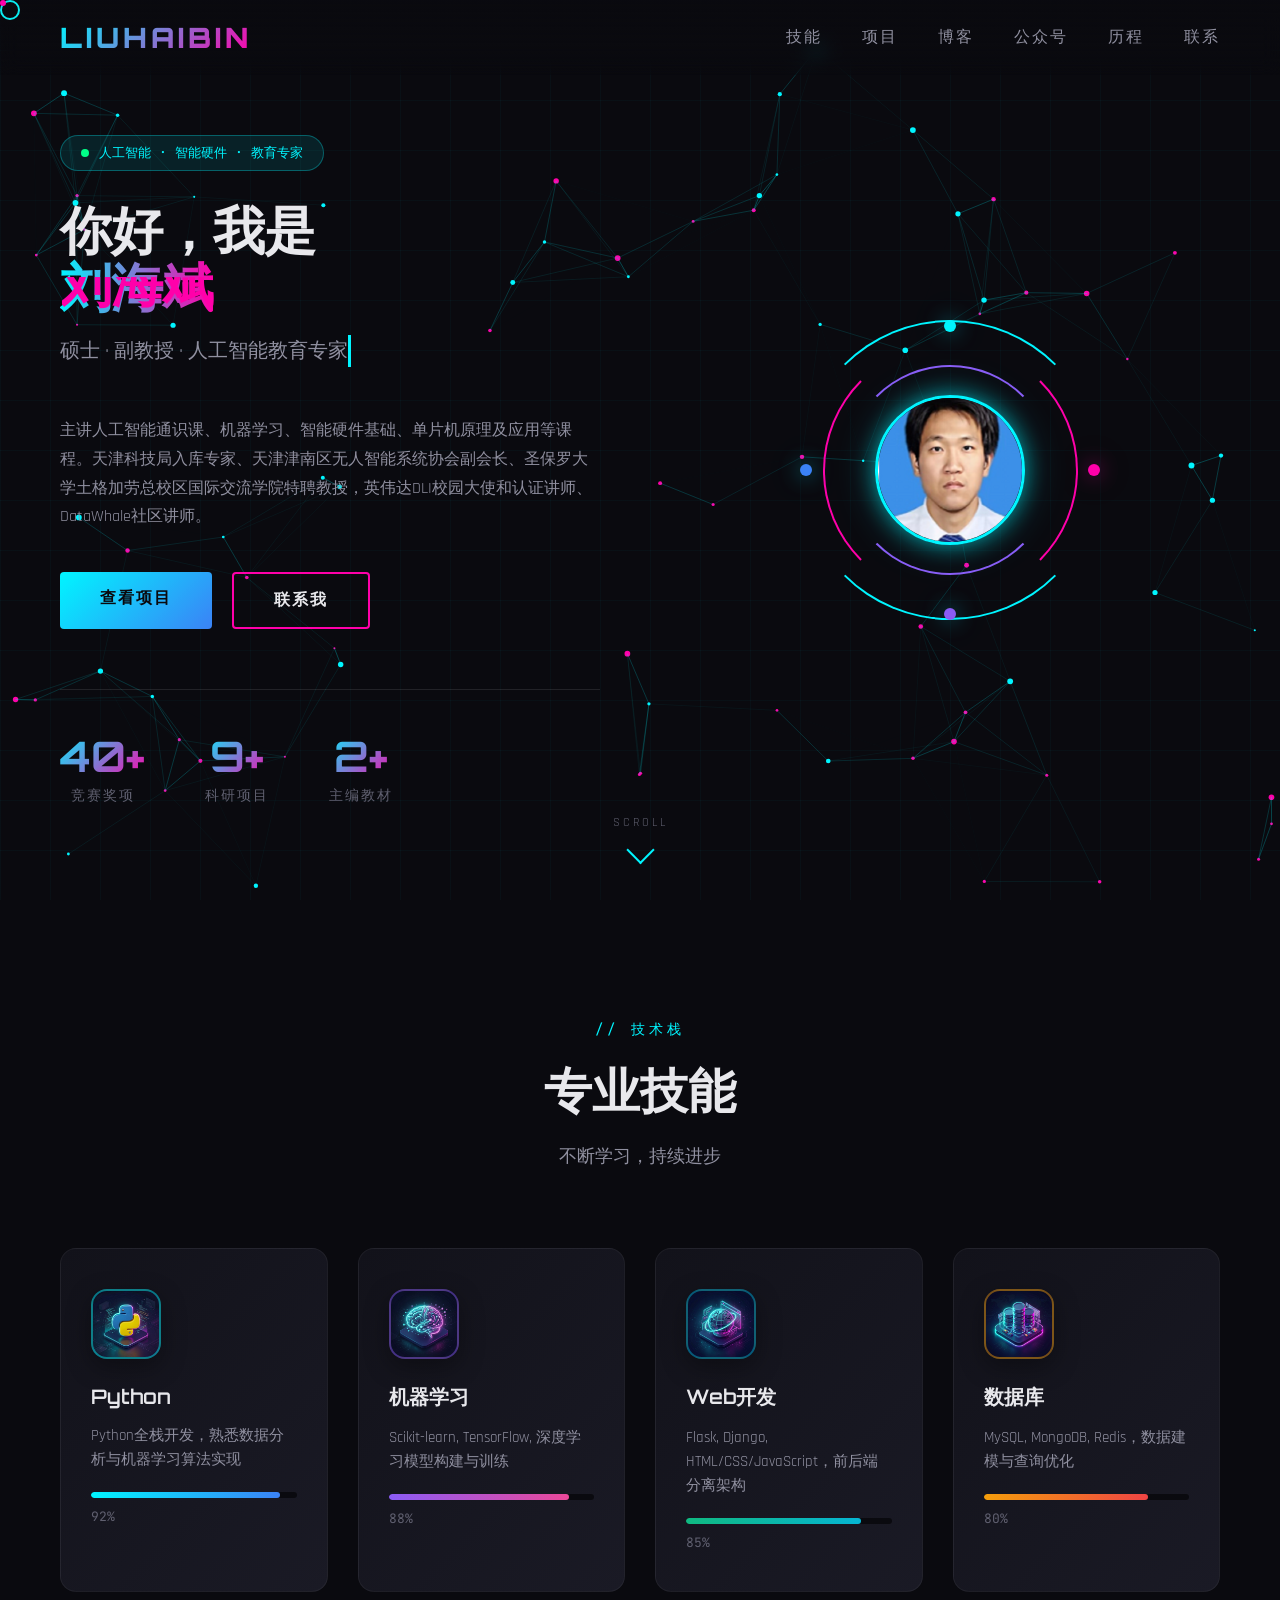
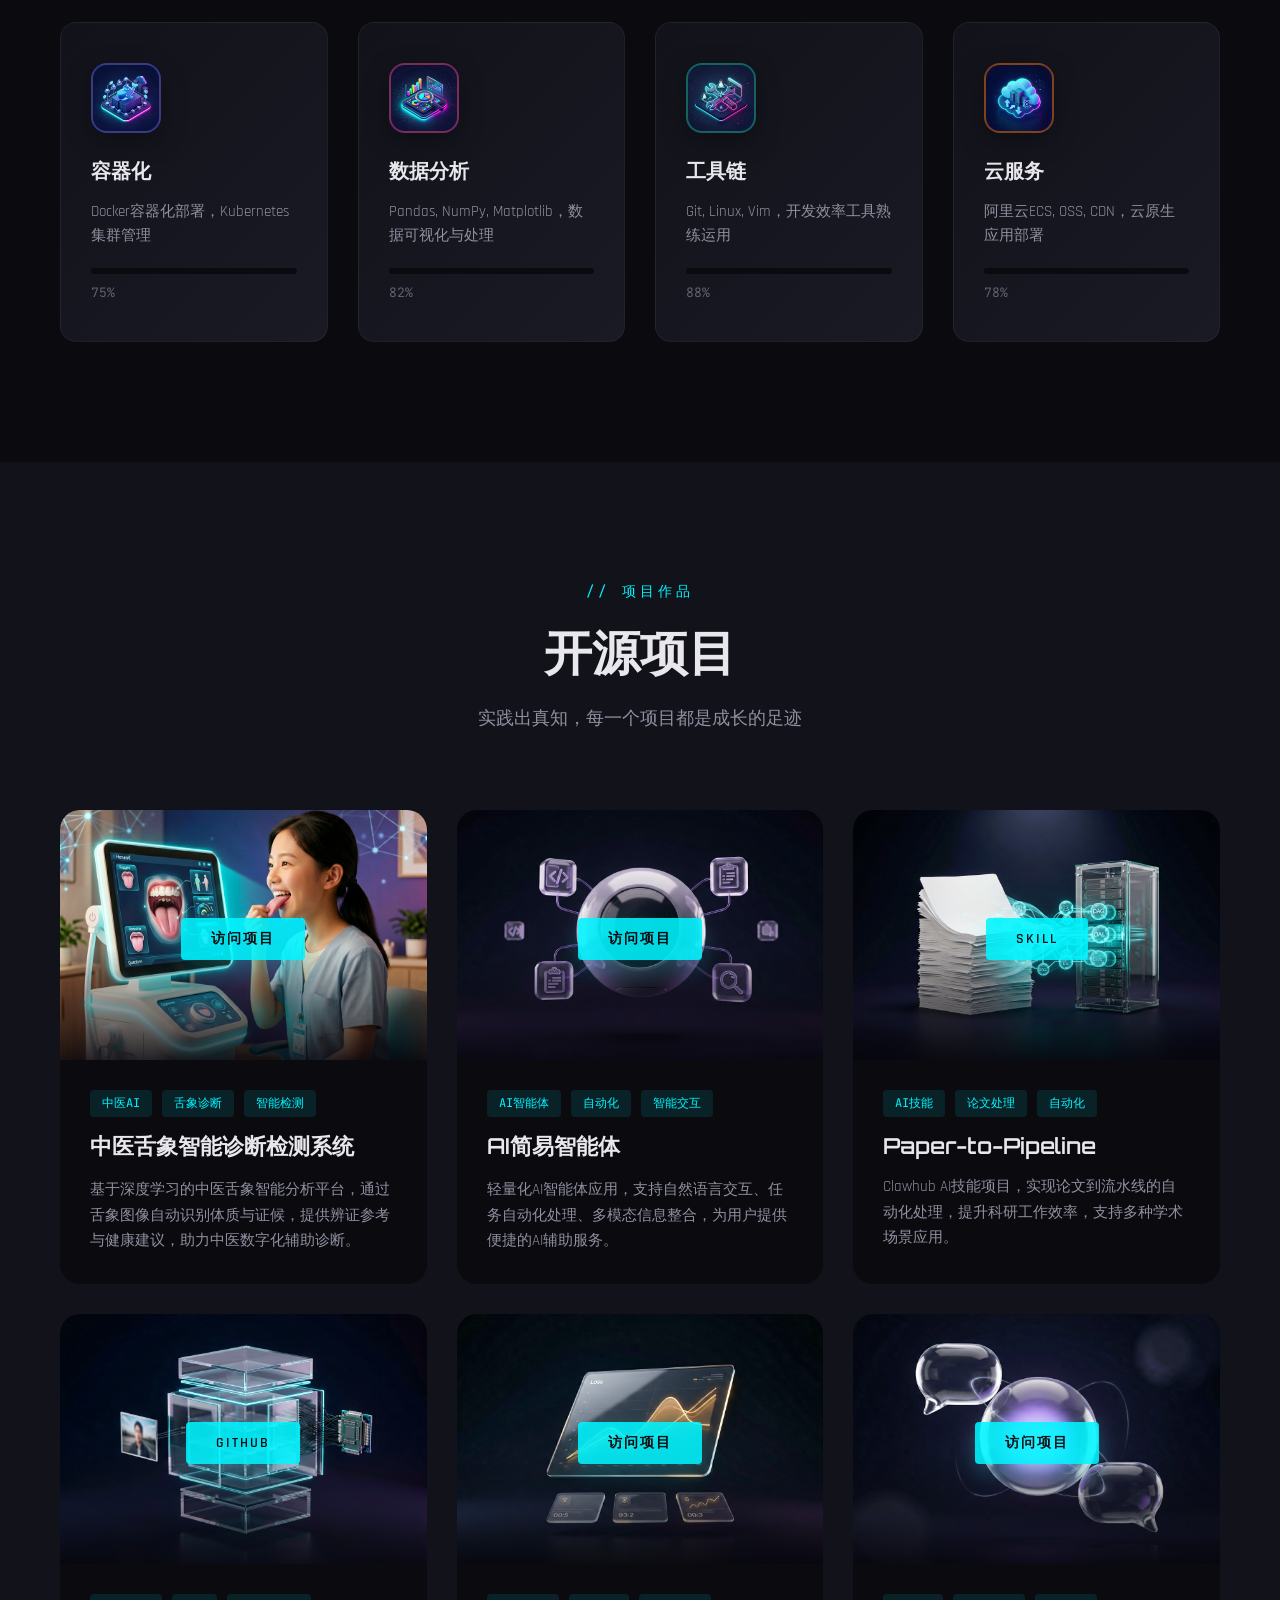
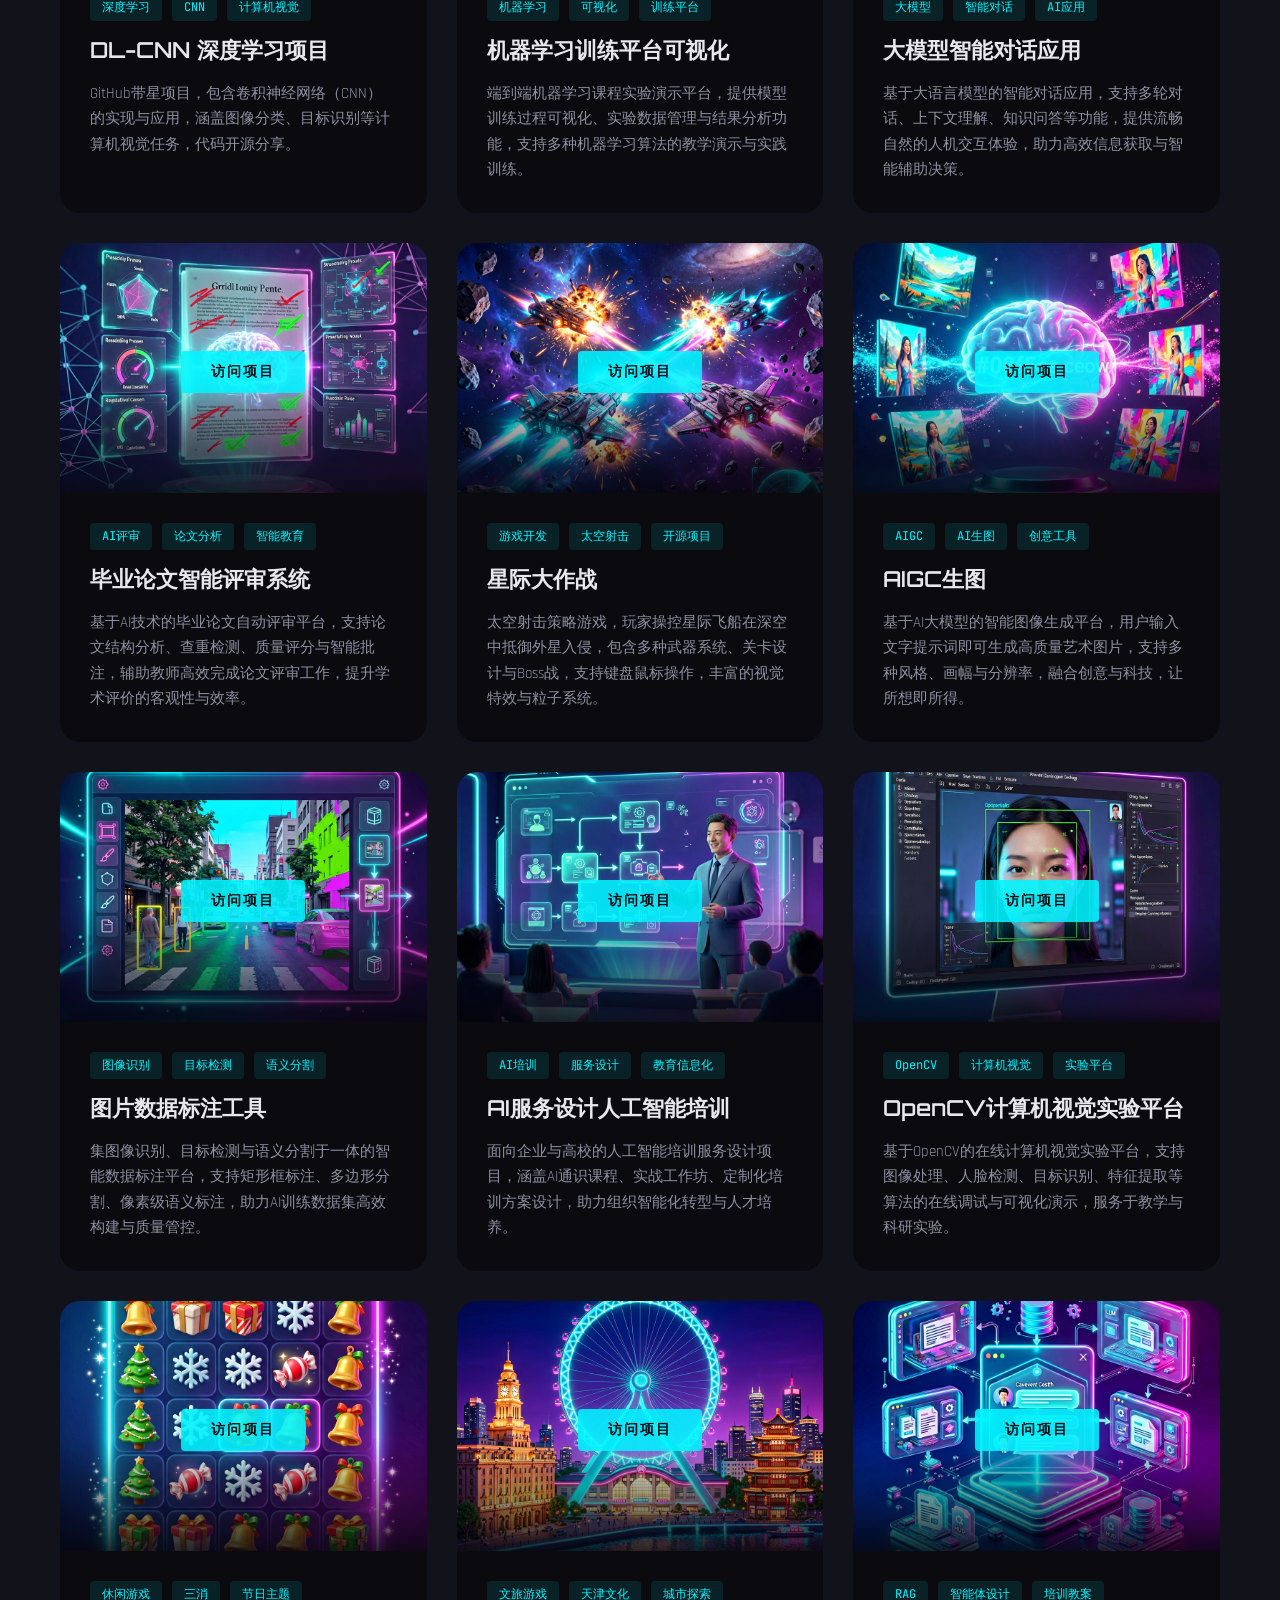
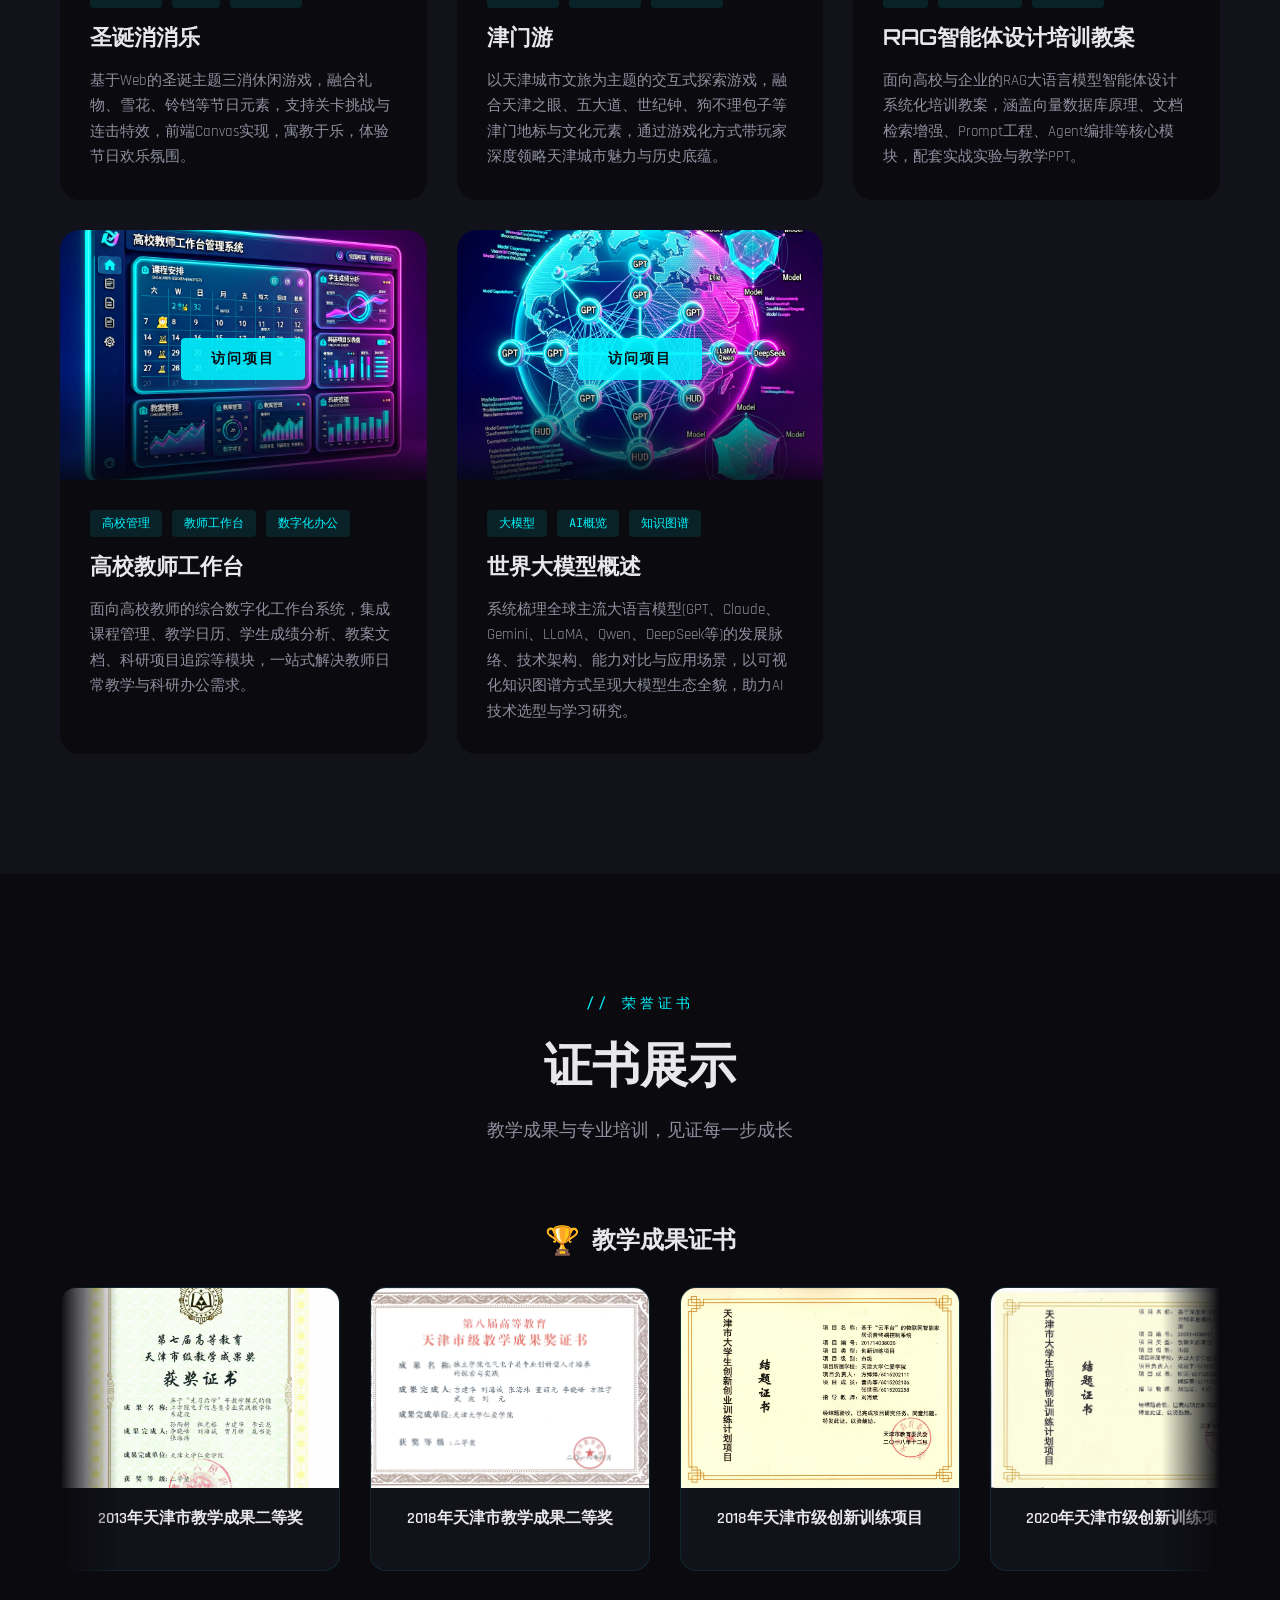
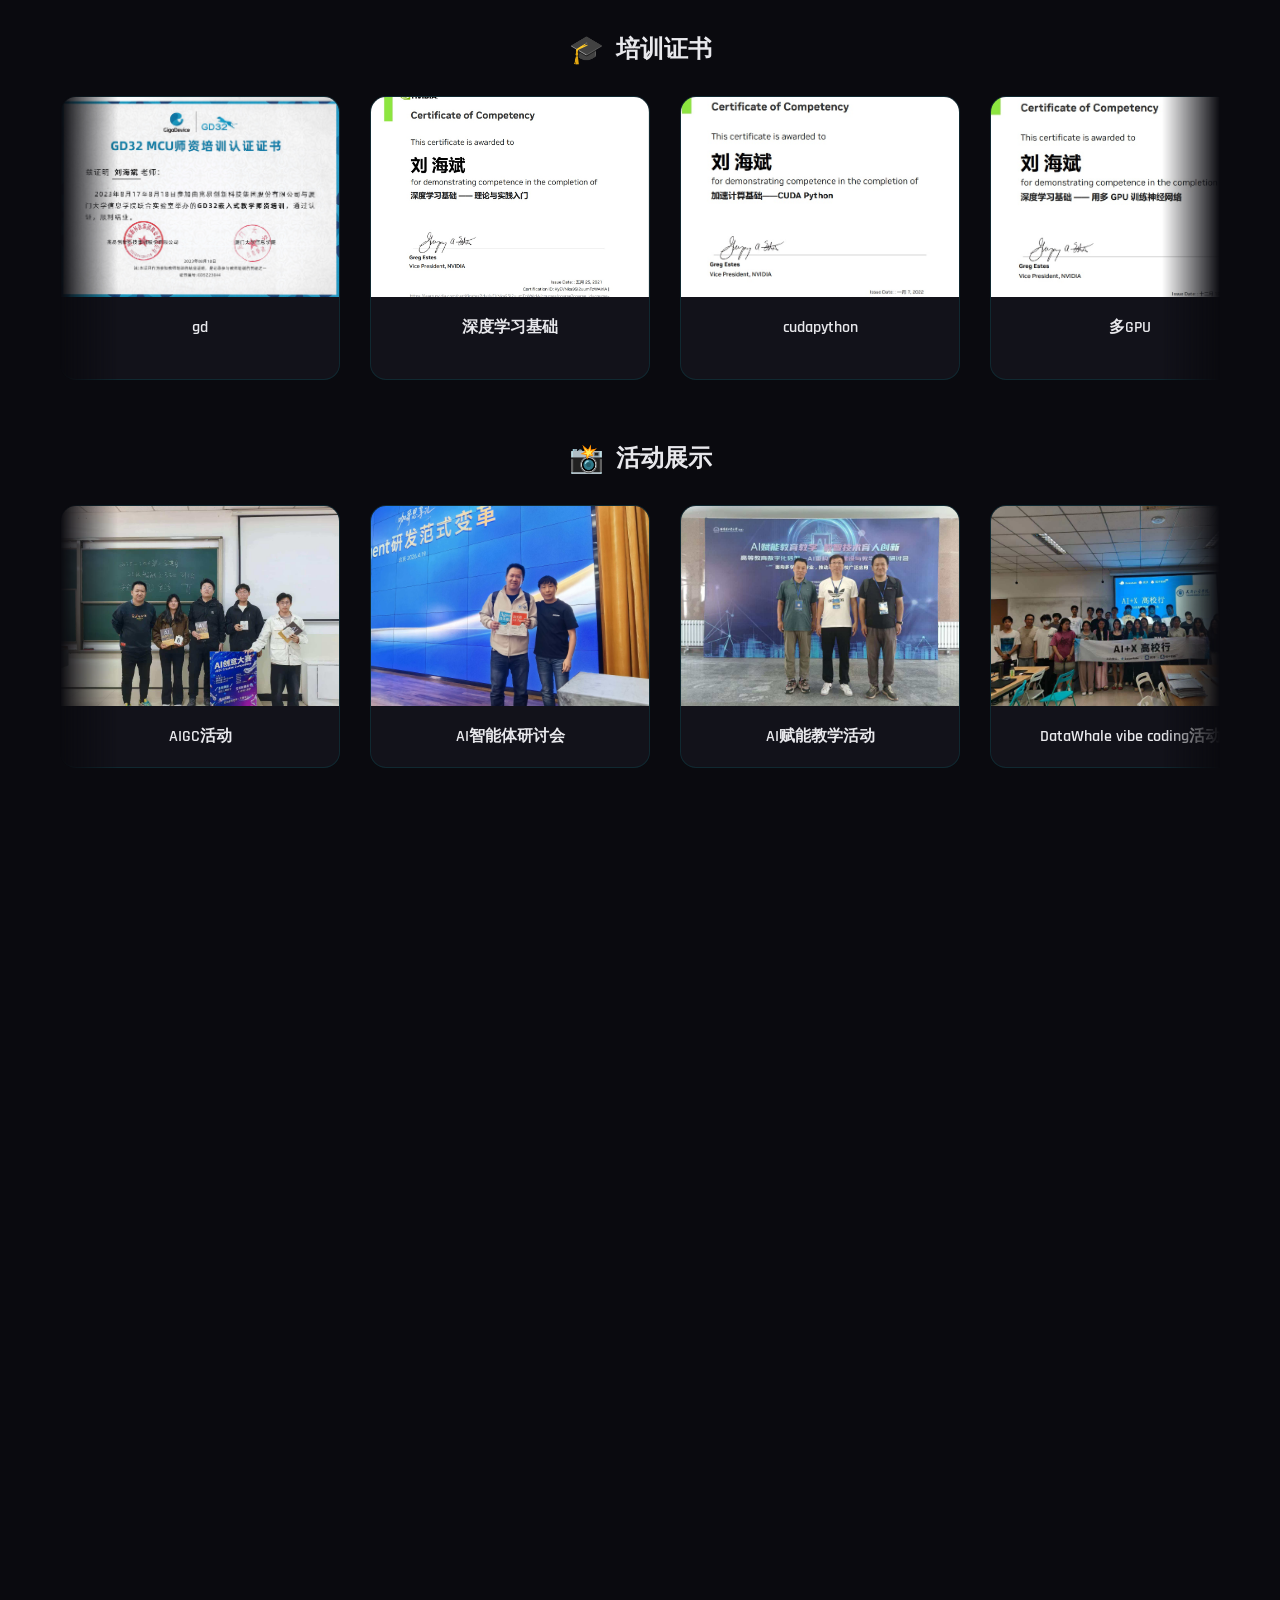
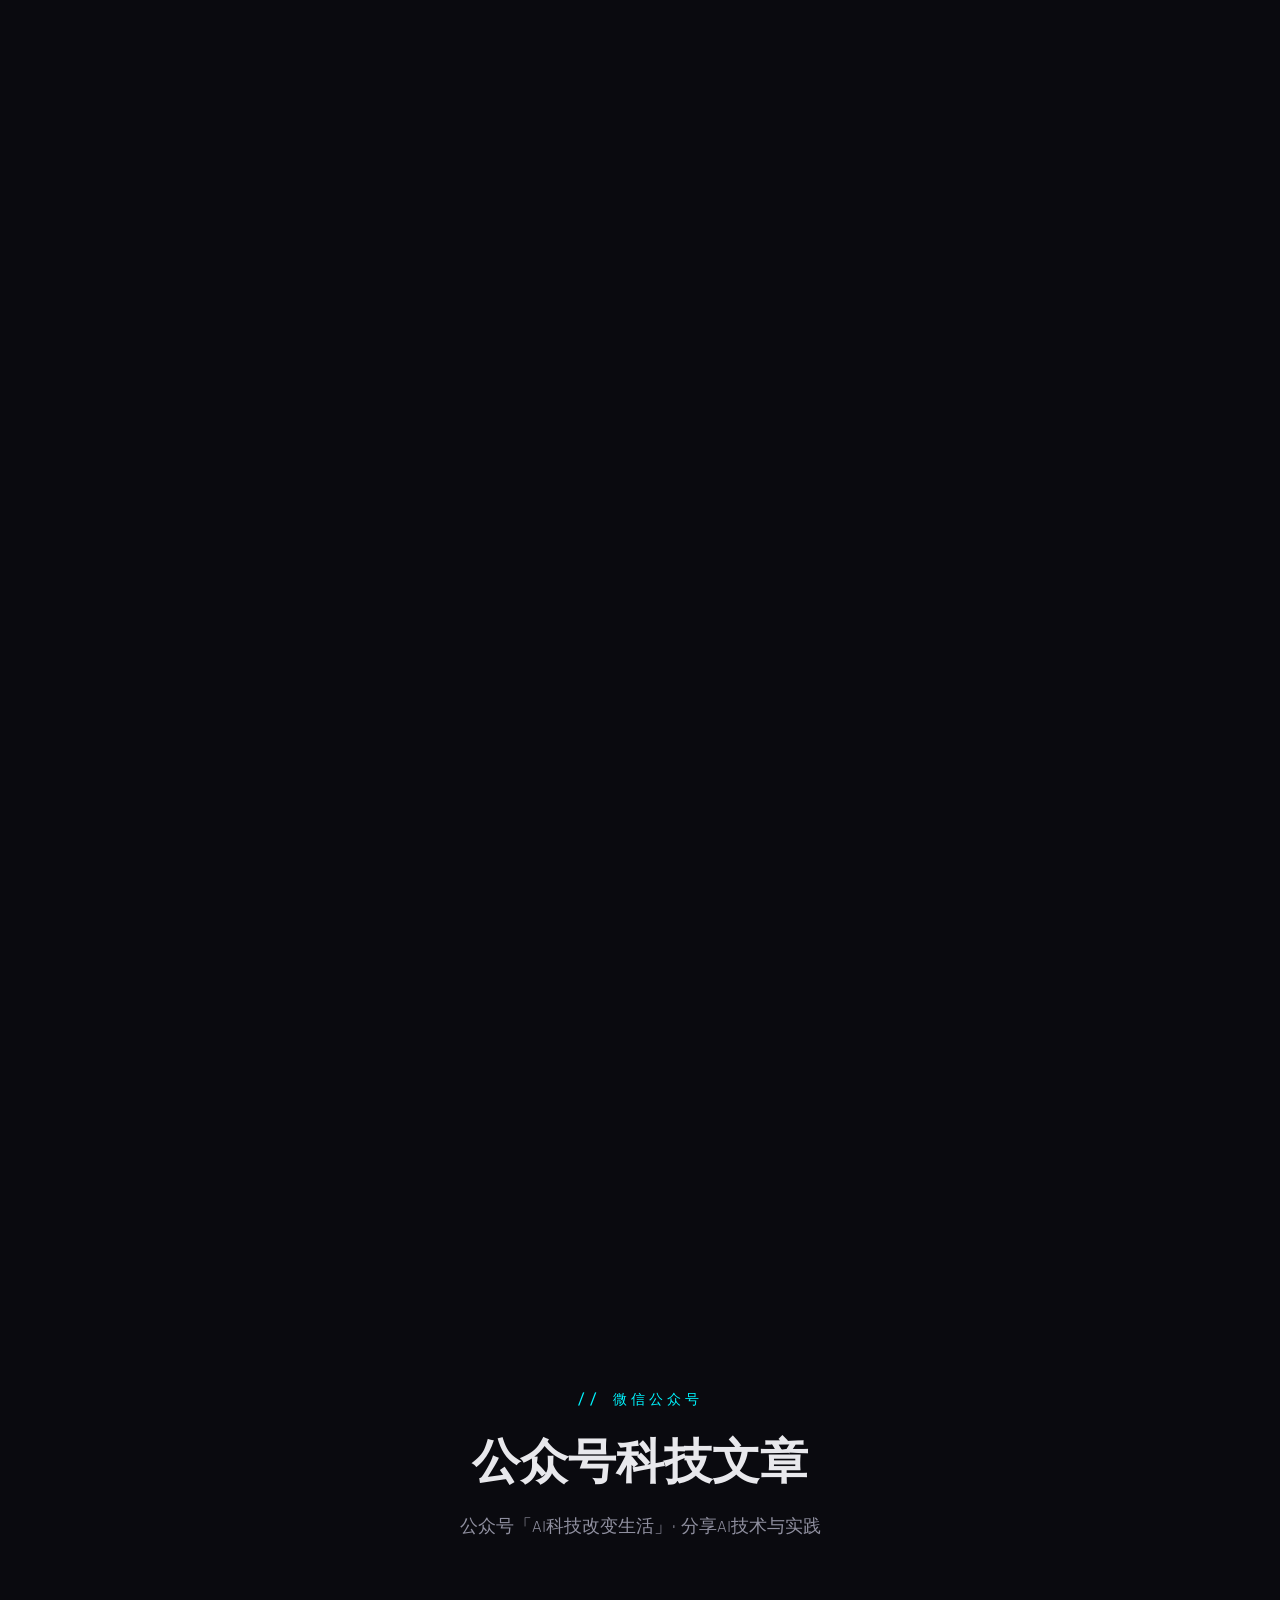
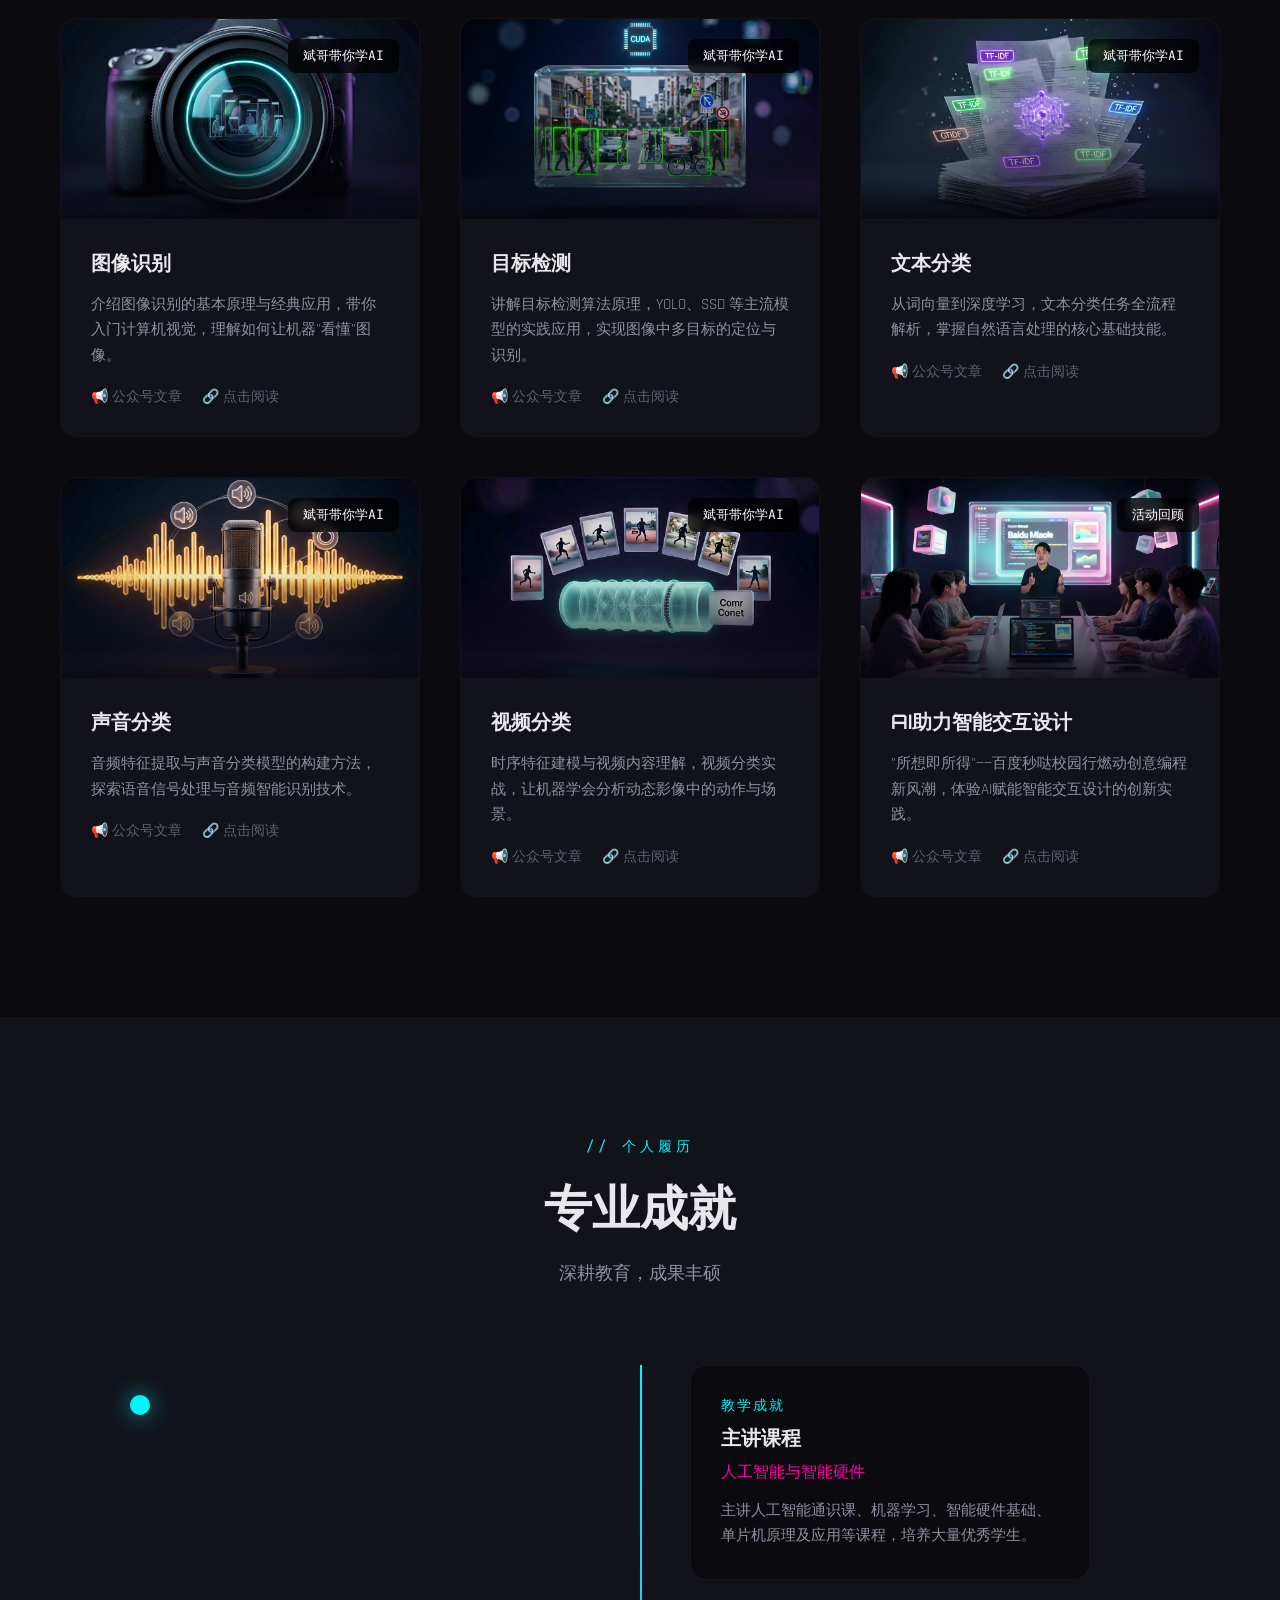
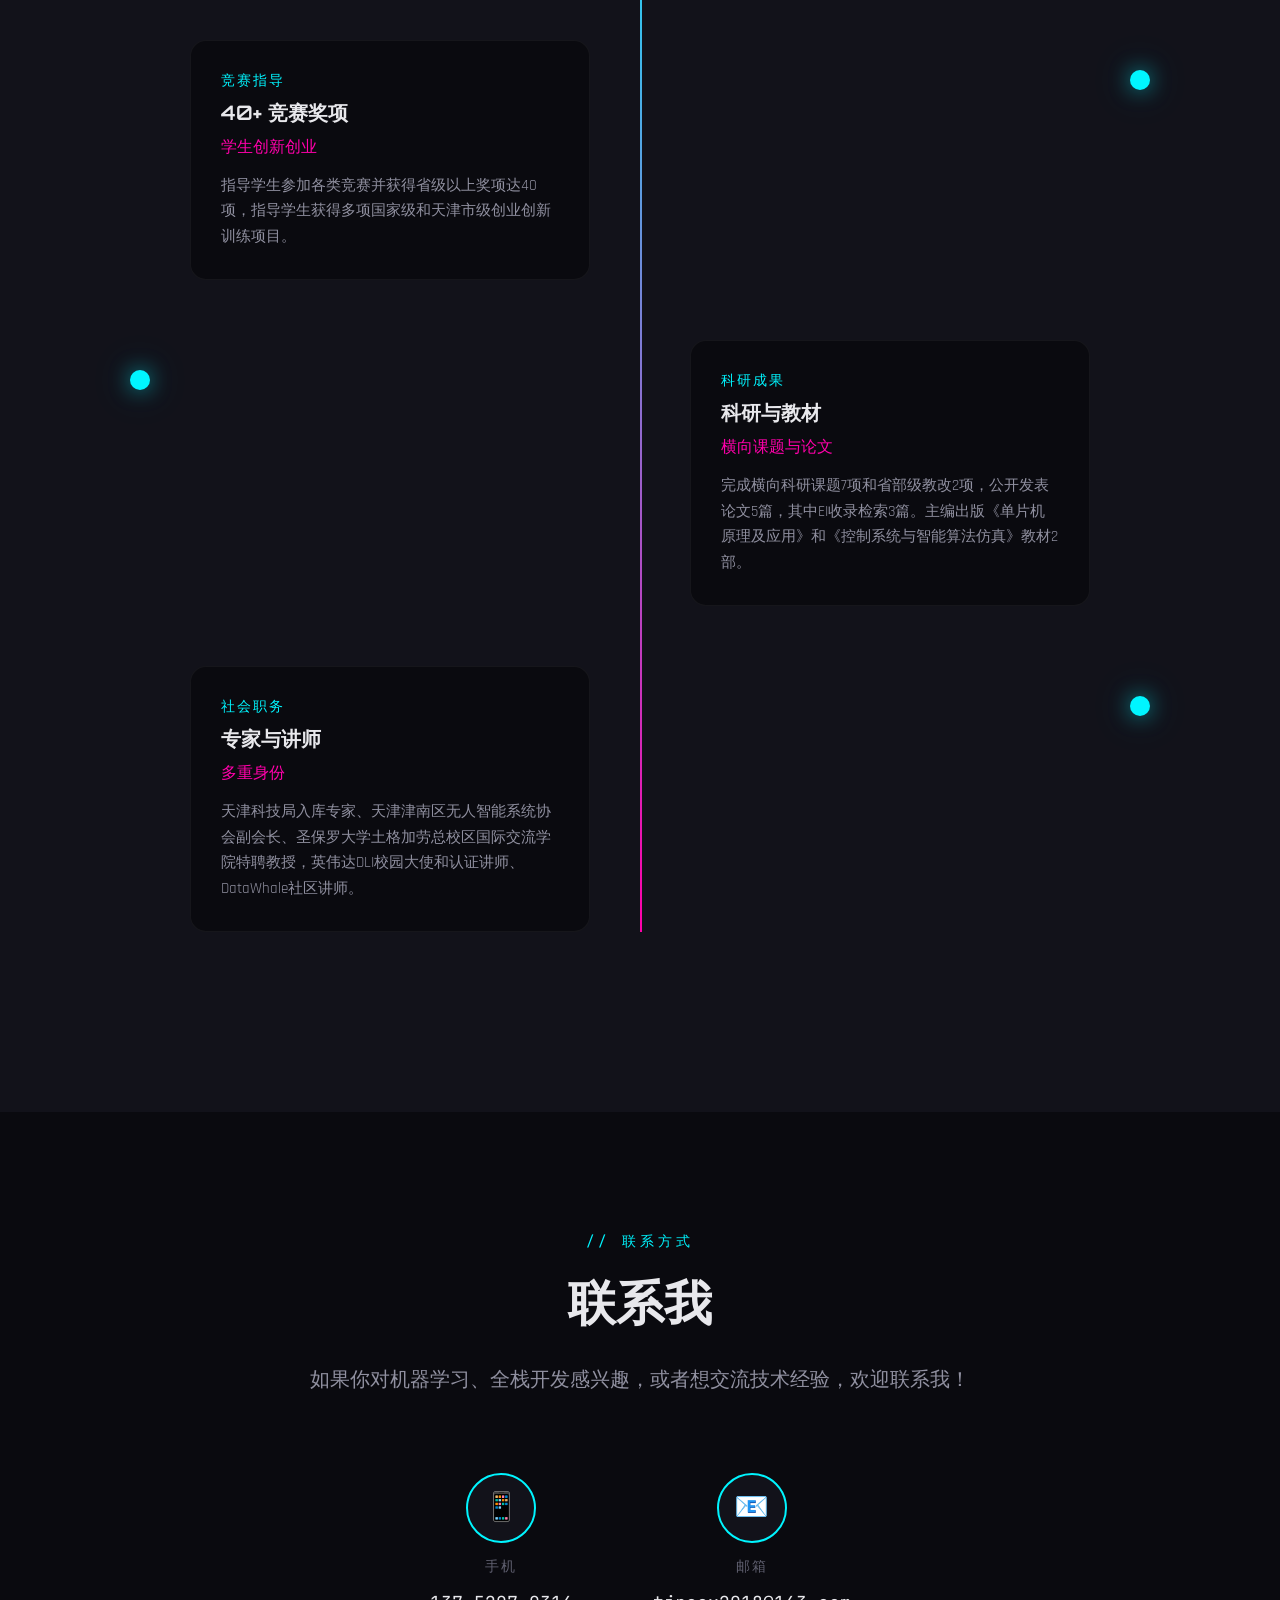
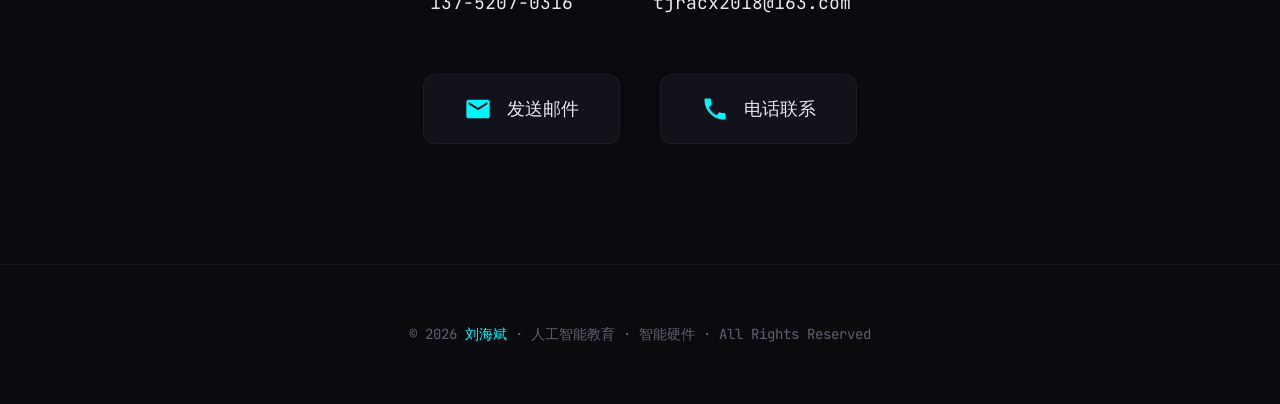
==== index.html @ 98e5bb56 "新增项目17:世界大模型概述(GitHub Pages),共17个项目" ====
<!DOCTYPE html>
<html lang="zh-CN">
<head>
    <meta charset="UTF-8">
    <meta name="viewport" content="width=device-width, initial-scale=1.0">
    <title>刘海斌 | 全栈开发工程师 · 机器学习研究员</title>
    <link href="https://fonts.googleapis.com/css2?family=Orbitron:wght@400;700;900&family=Rajdhani:wght@300;400;500;600;700&family=JetBrains+Mono:wght@300;400;500&display=swap" rel="stylesheet">
    <style>
        :root {
            --bg-primary: #0a0a0f;
            --bg-secondary: #12121a;
            --bg-tertiary: #1a1a25;
            --accent-cyan: #00f5ff;
            --accent-magenta: #ff00aa;
            --accent-purple: #8b5cf6;
            --accent-blue: #3b82f6;
            --text-primary: #e8e8ec;
            --text-secondary: #9090a0;
            --text-muted: #606070;
            --glow-cyan: 0 0 20px rgba(0, 245, 255, 0.5), 0 0 40px rgba(0, 245, 255, 0.3);
            --glow-magenta: 0 0 20px rgba(255, 0, 170, 0.5), 0 0 40px rgba(255, 0, 170, 0.3);
        }

        * {
            margin: 0;
            padding: 0;
            box-sizing: border-box;
        }

        html {
            scroll-behavior: smooth;
        }

        body {
            font-family: 'Rajdhani', sans-serif;
            background: var(--bg-primary);
            color: var(--text-primary);
            overflow-x: hidden;
            cursor: none;
        }

        ::selection {
            background: var(--accent-cyan);
            color: var(--bg-primary);
        }

        ::-webkit-scrollbar {
            width: 8px;
        }

        ::-webkit-scrollbar-track {
            background: var(--bg-secondary);
        }

        ::-webkit-scrollbar-thumb {
            background: linear-gradient(180deg, var(--accent-cyan), var(--accent-magenta));
            border-radius: 4px;
        }

        #particles-canvas {
            position: fixed;
            top: 0;
            left: 0;
            width: 100%;
            height: 100%;
            z-index: 0;
            pointer-events: none;
        }

        .grid-overlay {
            position: fixed;
            top: 0;
            left: 0;
            width: 100%;
            height: 100%;
            background-image: 
                linear-gradient(rgba(0, 245, 255, 0.03) 1px, transparent 1px),
                linear-gradient(90deg, rgba(0, 245, 255, 0.03) 1px, transparent 1px);
            background-size: 50px 50px;
            z-index: 1;
            pointer-events: none;
        }

        .cursor {
            width: 20px;
            height: 20px;
            border: 2px solid var(--accent-cyan);
            border-radius: 50%;
            position: fixed;
            pointer-events: none;
            z-index: 9999;
            transition: transform 0.1s ease, border-color 0.3s ease;
            mix-blend-mode: difference;
        }

        .cursor-dot {
            width: 6px;
            height: 6px;
            background: var(--accent-magenta);
            border-radius: 50%;
            position: fixed;
            pointer-events: none;
            z-index: 9999;
            transition: transform 0.05s ease;
        }

        .cursor.hover {
            transform: scale(2);
            border-color: var(--accent-magenta);
        }

        .main-container {
            position: relative;
            z-index: 10;
        }

        nav {
            position: fixed;
            top: 0;
            left: 0;
            right: 0;
            padding: 20px 60px;
            display: flex;
            justify-content: space-between;
            align-items: center;
            z-index: 1000;
            background: linear-gradient(180deg, rgba(10, 10, 15, 0.95) 0%, transparent 100%);
            backdrop-filter: blur(10px);
        }

        .logo {
            font-family: 'Orbitron', sans-serif;
            font-size: 28px;
            font-weight: 900;
            background: linear-gradient(135deg, var(--accent-cyan), var(--accent-magenta));
            -webkit-background-clip: text;
            -webkit-text-fill-color: transparent;
            background-clip: text;
            letter-spacing: 4px;
            position: relative;
            animation: logoGlow 3s ease-in-out infinite;
        }

        @keyframes logoGlow {
            0%, 100% { filter: drop-shadow(0 0 10px rgba(0, 245, 255, 0.5)); }
            50% { filter: drop-shadow(0 0 20px rgba(255, 0, 170, 0.7)); }
        }

        .nav-links {
            display: flex;
            gap: 40px;
            list-style: none;
        }

        .nav-links a {
            color: var(--text-secondary);
            text-decoration: none;
            font-size: 16px;
            font-weight: 500;
            letter-spacing: 2px;
            text-transform: uppercase;
            position: relative;
            padding: 10px 0;
            transition: color 0.3s ease;
        }

        .nav-links a::after {
            content: '';
            position: absolute;
            bottom: 0;
            left: 0;
            width: 0;
            height: 2px;
            background: linear-gradient(90deg, var(--accent-cyan), var(--accent-magenta));
            transition: width 0.3s ease;
        }

        .nav-links a:hover {
            color: var(--text-primary);
        }

        .nav-links a:hover::after {
            width: 100%;
        }

        .hero {
            min-height: 100vh;
            display: flex;
            align-items: center;
            justify-content: center;
            padding: 120px 60px 80px;
            position: relative;
            overflow: hidden;
        }

        .hero-content {
            max-width: 1200px;
            width: 100%;
            display: grid;
            grid-template-columns: 1fr 1fr;
            gap: 80px;
            align-items: center;
        }

        .hero-text {
            opacity: 0;
            animation: fadeInUp 1s ease forwards;
            animation-delay: 0.5s;
        }

        @keyframes fadeInUp {
            from {
                opacity: 0;
                transform: translateY(50px);
            }
            to {
                opacity: 1;
                transform: translateY(0);
            }
        }

        .hero-badge {
            display: inline-flex;
            align-items: center;
            gap: 10px;
            padding: 8px 20px;
            background: rgba(0, 245, 255, 0.1);
            border: 1px solid rgba(0, 245, 255, 0.3);
            border-radius: 50px;
            font-family: 'JetBrains Mono', monospace;
            font-size: 13px;
            color: var(--accent-cyan);
            margin-bottom: 30px;
            animation: badgePulse 2s ease-in-out infinite;
        }

        @keyframes badgePulse {
            0%, 100% { box-shadow: 0 0 20px rgba(0, 245, 255, 0.2); }
            50% { box-shadow: 0 0 30px rgba(0, 245, 255, 0.4); }
        }

        .status-dot {
            width: 8px;
            height: 8px;
            background: #00ff88;
            border-radius: 50%;
            animation: statusBlink 1.5s ease-in-out infinite;
        }

        @keyframes statusBlink {
            0%, 100% { opacity: 1; }
            50% { opacity: 0.3; }
        }

        .hero-title {
            font-family: 'Orbitron', sans-serif;
            font-size: 52px;
            font-weight: 900;
            line-height: 1.1;
            margin-bottom: 20px;
            letter-spacing: -1px;
        }

        .hero-title .line1 {
            color: var(--text-primary);
        }

        .hero-title .line2 {
            background: linear-gradient(90deg, var(--accent-cyan), var(--accent-magenta));
            -webkit-background-clip: text;
            -webkit-text-fill-color: transparent;
            background-clip: text;
            position: relative;
        }

        .hero-title .line2::after {
            content: '';
            position: absolute;
            bottom: 5px;
            left: 0;
            width: 100%;
            height: 3px;
            background: linear-gradient(90deg, var(--accent-cyan), transparent);
        }

        .hero-subtitle {
            font-size: 20px;
            color: var(--text-secondary);
            margin-bottom: 40px;
            line-height: 1.6;
            font-weight: 400;
        }

        .typewriter {
            display: inline-block;
            overflow: hidden;
            border-right: 3px solid var(--accent-cyan);
            white-space: nowrap;
            animation: typing 3s steps(30) infinite, blink 0.8s step-end infinite;
        }

        @keyframes typing {
            0%, 100% { width: 0; }
            50%, 90% { width: 100%; }
        }

        @keyframes blink {
            50% { border-color: transparent; }
        }

        .hero-buttons {
            display: flex;
            gap: 20px;
            margin-top: 40px;
        }

        .btn {
            padding: 16px 40px;
            font-family: 'Rajdhani', sans-serif;
            font-size: 16px;
            font-weight: 600;
            letter-spacing: 2px;
            text-transform: uppercase;
            text-decoration: none;
            border-radius: 4px;
            transition: all 0.3s ease;
            position: relative;
            overflow: hidden;
        }

        .btn-primary {
            background: linear-gradient(135deg, var(--accent-cyan), var(--accent-blue));
            color: var(--bg-primary);
            border: none;
        }

        .btn-primary::before {
            content: '';
            position: absolute;
            top: 0;
            left: -100%;
            width: 100%;
            height: 100%;
            background: linear-gradient(90deg, transparent, rgba(255, 255, 255, 0.3), transparent);
            transition: left 0.5s ease;
        }

        .btn-primary:hover::before {
            left: 100%;
        }

        .btn-primary:hover {
            box-shadow: var(--glow-cyan);
            transform: translateY(-3px);
        }

        .btn-secondary {
            background: transparent;
            color: var(--text-primary);
            border: 2px solid var(--accent-magenta);
        }

        .btn-secondary:hover {
            background: rgba(255, 0, 170, 0.1);
            box-shadow: var(--glow-magenta);
            transform: translateY(-3px);
        }

        .hero-visual {
            position: relative;
            height: 500px;
            display: flex;
            align-items: center;
            justify-content: center;
            opacity: 0;
            animation: fadeInRight 1s ease forwards;
            animation-delay: 1s;
        }

        @keyframes fadeInRight {
            from {
                opacity: 0;
                transform: translateX(50px);
            }
            to {
                opacity: 1;
                transform: translateX(0);
            }
        }

        .avatar-container {
            position: relative;
            width: 300px;
            height: 300px;
        }

        .avatar-ring {
            position: absolute;
            border-radius: 50%;
            border: 2px solid transparent;
            animation: ringRotate 8s linear infinite;
        }

        .avatar-ring:nth-child(1) {
            width: 100%;
            height: 100%;
            border-top-color: var(--accent-cyan);
            border-bottom-color: var(--accent-cyan);
        }

        .avatar-ring:nth-child(2) {
            width: 85%;
            height: 85%;
            top: 7.5%;
            left: 7.5%;
            animation-duration: 6s;
            animation-direction: reverse;
            border-left-color: var(--accent-magenta);
            border-right-color: var(--accent-magenta);
        }

        .avatar-ring:nth-child(3) {
            width: 70%;
            height: 70%;
            top: 15%;
            left: 15%;
            animation-duration: 4s;
            border-top-color: var(--accent-purple);
            border-bottom-color: var(--accent-purple);
        }

        @keyframes ringRotate {
            from { transform: rotate(0deg); }
            to { transform: rotate(360deg); }
        }

        .avatar-core {
            position: absolute;
            width: 50%;
            height: 50%;
            top: 25%;
            left: 25%;
            border-radius: 50%;
            display: flex;
            align-items: center;
            justify-content: center;
            box-shadow: var(--glow-cyan);
            overflow: hidden;
            border: 3px solid var(--accent-cyan);
        }

        .avatar-core img {
            width: 100%;
            height: 100%;
            object-fit: cover;
        }

        .avatar-core-custom {
            position: absolute;
            width: 50%;
            height: 50%;
            top: 25%;
            left: 25%;
            border-radius: 50%;
            background: linear-gradient(135deg, #1a1a25, #0a0a0f);
            display: flex;
            align-items: center;
            justify-content: center;
            box-shadow: 0 0 20px rgba(0, 245, 255, 0.5), 0 0 40px rgba(0, 245, 255, 0.3);
            border: 3px solid #00f5ff;
            overflow: hidden;
        }

        .avatar-img {
            width: 100%;
            height: 100%;
            object-fit: cover;
        }

        .orbit {
            position: absolute;
            width: 100%;
            height: 100%;
            animation: orbitRotate 12s linear infinite;
        }

        .orbit-item {
            position: absolute;
            width: 12px;
            height: 12px;
            background: var(--accent-cyan);
            border-radius: 50%;
            box-shadow: var(--glow-cyan);
        }

        .orbit-item:nth-child(1) {
            top: 0;
            left: 50%;
            transform: translateX(-50%);
            background: var(--accent-cyan);
        }

        .orbit-item:nth-child(2) {
            top: 50%;
            right: 0;
            transform: translateY(-50%);
            background: var(--accent-magenta);
            box-shadow: var(--glow-magenta);
        }

        .orbit-item:nth-child(3) {
            bottom: 0;
            left: 50%;
            transform: translateX(-50%);
            background: var(--accent-purple);
        }

        .orbit-item:nth-child(4) {
            top: 50%;
            left: 0;
            transform: translateY(-50%);
            background: var(--accent-blue);
        }

        @keyframes orbitRotate {
            from { transform: rotate(0deg); }
            to { transform: rotate(360deg); }
        }

        .stats-bar {
            display: flex;
            gap: 60px;
            margin-top: 60px;
            padding-top: 40px;
            border-top: 1px solid rgba(255, 255, 255, 0.1);
        }

        .stat-item {
            text-align: center;
        }

        .stat-number {
            font-family: 'Orbitron', sans-serif;
            font-size: 42px;
            font-weight: 700;
            background: linear-gradient(135deg, var(--accent-cyan), var(--accent-magenta));
            -webkit-background-clip: text;
            -webkit-text-fill-color: transparent;
            background-clip: text;
        }

        .stat-label {
            font-size: 14px;
            color: var(--text-muted);
            text-transform: uppercase;
            letter-spacing: 2px;
            margin-top: 5px;
        }

        .section {
            padding: 120px 60px;
            position: relative;
        }

        .section-header {
            text-align: center;
            margin-bottom: 80px;
        }

        .section-tag {
            font-family: 'JetBrains Mono', monospace;
            font-size: 14px;
            color: var(--accent-cyan);
            letter-spacing: 4px;
            text-transform: uppercase;
            margin-bottom: 20px;
            display: block;
        }

        .section-title {
            font-family: 'Orbitron', sans-serif;
            font-size: 48px;
            font-weight: 700;
            margin-bottom: 20px;
        }

        .section-subtitle {
            font-size: 18px;
            color: var(--text-secondary);
            max-width: 600px;
            margin: 0 auto;
        }

        .skills-grid {
            display: grid;
            grid-template-columns: repeat(4, 1fr);
            gap: 30px;
            max-width: 1400px;
            margin: 0 auto;
        }

        .skill-card {
            background: linear-gradient(135deg, var(--bg-secondary), var(--bg-tertiary));
            border: 1px solid rgba(255, 255, 255, 0.05);
            border-radius: 16px;
            padding: 40px 30px;
            position: relative;
            overflow: hidden;
            transition: all 0.4s ease;
            cursor: pointer;
        }

        .skill-card::before {
            content: '';
            position: absolute;
            top: 0;
            left: 0;
            right: 0;
            height: 3px;
            background: linear-gradient(90deg, var(--accent-cyan), var(--accent-magenta));
            transform: scaleX(0);
            transition: transform 0.4s ease;
        }

        .skill-card:hover::before {
            transform: scaleX(1);
        }

        .skill-card:hover {
            transform: translateY(-10px);
            border-color: rgba(0, 245, 255, 0.3);
            box-shadow: 0 20px 40px rgba(0, 0, 0, 0.3);
        }

        .skill-icon {
            width: 70px;
            height: 70px;
            background: var(--bg-tertiary) center/cover no-repeat;
            border-radius: 16px;
            margin-bottom: 25px;
            position: relative;
            overflow: hidden;
            box-shadow: 0 8px 24px rgba(0,0,0,0.35);
        }

        /* 为每张技能图添加细微彩色边框呼应原渐变 */
        .skill-card:nth-child(1) .skill-icon { background-image: url("技能图标/skill1_python.png"); border: 2px solid rgba(0,245,255,0.45); }
        .skill-card:nth-child(2) .skill-icon { background-image: url("技能图标/skill2_machine_learning.png"); border: 2px solid rgba(139,92,246,0.45); }
        .skill-card:nth-child(3) .skill-icon { background-image: url("技能图标/skill3_web_development.png"); border: 2px solid rgba(6,182,212,0.45); }
        .skill-card:nth-child(4) .skill-icon { background-image: url("技能图标/skill4_database.png"); border: 2px solid rgba(245,158,11,0.45); }
        .skill-card:nth-child(5) .skill-icon { background-image: url("技能图标/skill5_containerization.png"); border: 2px solid rgba(99,102,241,0.45); }
        .skill-card:nth-child(6) .skill-icon { background-image: url("技能图标/skill6_data_analysis.png"); border: 2px solid rgba(236,72,153,0.45); }
        .skill-card:nth-child(7) .skill-icon { background-image: url("技能图标/skill7_toolchain.png"); border: 2px solid rgba(20,184,166,0.45); }
        .skill-card:nth-child(8) .skill-icon { background-image: url("技能图标/skill8_cloud_services.png"); border: 2px solid rgba(249,115,22,0.45); }

        .skill-name {
            font-family: 'Orbitron', sans-serif;
            font-size: 20px;
            font-weight: 600;
            margin-bottom: 15px;
        }

        .skill-desc {
            font-size: 15px;
            color: var(--text-secondary);
            line-height: 1.6;
        }

        .skill-bar {
            width: 100%;
            height: 6px;
            background: var(--bg-primary);
            border-radius: 3px;
            margin-top: 20px;
            overflow: hidden;
        }

        .skill-progress {
            height: 100%;
            border-radius: 3px;
            transition: width 1.5s ease;
            width: 0;
        }

        .skill-card:nth-child(1) .skill-progress { background: linear-gradient(90deg, #00f5ff, #3b82f6); }
        .skill-card:nth-child(2) .skill-progress { background: linear-gradient(90deg, #8b5cf6, #ec4899); }
        .skill-card:nth-child(3) .skill-progress { background: linear-gradient(90deg, #10b981, #06b6d4); }
        .skill-card:nth-child(4) .skill-progress { background: linear-gradient(90deg, #f59e0b, #ef4444); }
        .skill-card:nth-child(5) .skill-progress { background: linear-gradient(90deg, #6366f1, #8b5cf6); }
        .skill-card:nth-child(6) .skill-progress { background: linear-gradient(90deg, #ec4899, #f43f5e); }
        .skill-card:nth-child(7) .skill-progress { background: linear-gradient(90deg, #14b8a6, #22d3ee); }
        .skill-card:nth-child(8) .skill-progress { background: linear-gradient(90deg, #f97316, #fbbf24); }

        .skill-percent {
            font-family: 'JetBrains Mono', monospace;
            font-size: 13px;
            color: var(--text-muted);
            margin-top: 10px;
        }

        .projects-section {
            background: var(--bg-secondary);
        }

        .projects-grid {
            display: grid;
            grid-template-columns: repeat(3, 1fr);
            gap: 30px;
            max-width: 1400px;
            margin: 0 auto;
        }

        .project-card {
            background: var(--bg-primary);
            border-radius: 20px;
            overflow: hidden;
            position: relative;
            transition: all 0.5s ease;
            cursor: pointer;
        }

        .project-card:hover {
            transform: translateY(-15px) scale(1.02);
        }

        .project-image {
            height: 250px;
            background: var(--bg-tertiary) center/cover no-repeat;
            position: relative;
            overflow: hidden;
            display: flex;
            align-items: center;
            justify-content: center;
        }

        .project-image-icon {
            display: none;
        }

        .project-card:nth-child(1) .project-image { background-image: url("项目背景图/1_中医舌象智能诊断.png"); }
        .project-card:nth-child(2) .project-image { background-image: url("项目背景图/2_AI简易智能体.png"); }
        .project-card:nth-child(3) .project-image { background-image: url("项目背景图/3_PaperToPipeline.png"); }
        .project-card:nth-child(4) .project-image { background-image: url("项目背景图/4_DL_CNN深度学习.png"); }
        .project-card:nth-child(5) .project-image { background-image: url("项目背景图/5_机器学习训练平台可视化.png"); }
        .project-card:nth-child(6) .project-image { background-image: url("项目背景图/6_大模型智能对话.png"); }
        .project-card:nth-child(7) .project-image { background-image: url("项目背景图/7_毕业论文智能评审.png"); }
        .project-card:nth-child(8) .project-image { background-image: url("项目背景图/8_星际大作战.png"); }
        .project-card:nth-child(9) .project-image { background-image: url("项目背景图/9_AIGC生图.png"); }
        .project-card:nth-child(10) .project-image { background-image: url("项目背景图/10_图片数据标注工具.png"); }
        .project-card:nth-child(11) .project-image { background-image: url("项目背景图/11_AI服务设计人工智能培训.png"); }
        .project-card:nth-child(12) .project-image { background-image: url("项目背景图/12_OpenCV计算机视觉实验.png"); }
        .project-card:nth-child(13) .project-image { background-image: url("项目背景图/13_圣诞消消乐.png"); }
        .project-card:nth-child(14) .project-image { background-image: url("项目背景图/14_津门游.png"); }
        .project-card:nth-child(15) .project-image { background-image: url("项目背景图/15_RAG智能体设计培训教案.png"); }
        .project-card:nth-child(16) .project-image { background-image: url("项目背景图/16_高校教师工作台.png"); }
        .project-card:nth-child(17) .project-image { background-image: url("项目背景图/17_世界大模型概述.png"); }

        .project-image::after {
            content: '';
            position: absolute;
            inset: 0;
            background: linear-gradient(180deg, rgba(0,0,0,0) 55%, rgba(5,5,12,0.55) 85%, rgba(5,5,12,0.85) 100%);
            z-index: 1;
            pointer-events: none;
            transition: background 0.35s ease;
        }

        .project-card:hover .project-image::after {
            background: linear-gradient(180deg, rgba(0,245,255,0.08) 0%, rgba(139,92,246,0.12) 50%, rgba(5,5,12,0.85) 100%);
        }

        .project-overlay {
            position: absolute;
            top: 0;
            left: 0;
            right: 0;
            bottom: 0;
            display: flex;
            align-items: center;
            justify-content: center;
            gap: 15px;
            z-index: 3;
            transition: background 0.3s ease;
            pointer-events: auto;
        }

        .project-overlay a, .project-overlay span {
            padding: 12px 30px;
            background: rgba(0, 245, 255, 0.92);
            color: var(--bg-primary);
            font-weight: 600;
            letter-spacing: 2px;
            text-transform: uppercase;
            font-size: 14px;
            border-radius: 4px;
            text-decoration: none;
            display: inline-block;
            transform: translateY(4px);
            opacity: 0.96;
            box-shadow: 0 8px 24px rgba(0, 245, 255, 0.22);
            transition: transform 0.28s ease, background 0.28s ease, box-shadow 0.28s ease, opacity 0.28s ease;
        }

        .project-overlay a:hover, .project-overlay span:hover {
            background: var(--accent-magenta);
            transform: translateY(0);
            box-shadow: 0 12px 28px rgba(236, 72, 153, 0.3);
            opacity: 1;
        }

        .project-content {
            padding: 30px;
        }

        .project-tags {
            display: flex;
            gap: 10px;
            margin-bottom: 15px;
            flex-wrap: wrap;
        }

        .project-tag {
            padding: 5px 12px;
            background: rgba(0, 245, 255, 0.1);
            color: var(--accent-cyan);
            font-family: 'JetBrains Mono', monospace;
            font-size: 12px;
            border-radius: 4px;
        }

        .project-title {
            font-family: 'Orbitron', sans-serif;
            font-size: 22px;
            font-weight: 600;
            margin-bottom: 15px;
        }

        .project-desc {
            font-size: 15px;
            color: var(--text-secondary);
            line-height: 1.7;
        }

        .certificates-section {
            max-width: 100%;
            overflow: hidden;
        }

        .certificate-category {
            margin-bottom: 60px;
        }

        .certificate-category:last-child {
            margin-bottom: 0;
        }

        .certificate-category-title {
            font-family: 'Orbitron', sans-serif;
            font-size: 24px;
            font-weight: 600;
            color: var(--text-primary);
            margin-bottom: 30px;
            text-align: center;
            display: flex;
            align-items: center;
            justify-content: center;
            gap: 12px;
        }

        .category-icon {
            font-size: 28px;
        }

        .certificate-track {
            overflow: hidden;
            position: relative;
            mask-image: linear-gradient(90deg, transparent, black 5%, black 95%, transparent);
            -webkit-mask-image: linear-gradient(90deg, transparent, black 5%, black 95%, transparent);
        }

        .certificate-scroll {
            display: flex;
            gap: 30px;
            animation: scrollLeft 30s linear infinite;
            width: max-content;
        }

        .certificate-scroll.reverse {
            animation: scrollRight 35s linear infinite;
        }

        .certificate-scroll.slow {
            animation-duration: 90s;
        }

        .certificate-scroll:hover {
            animation-play-state: paused;
        }

        @keyframes scrollLeft {
            0% {
                transform: translateX(0);
            }
            100% {
                transform: translateX(-50%);
            }
        }

        @keyframes scrollRight {
            0% {
                transform: translateX(-50%);
            }
            100% {
                transform: translateX(0);
            }
        }

        .certificate-card {
            flex-shrink: 0;
            width: 280px;
            background: var(--bg-secondary);
            border-radius: 16px;
            overflow: hidden;
            transition: all 0.4s ease;
            cursor: pointer;
            border: 1px solid rgba(0, 245, 255, 0.1);
        }

        .certificate-card:hover {
            transform: translateY(-10px) scale(1.03);
            border-color: rgba(0, 245, 255, 0.5);
            box-shadow: 0 20px 40px rgba(0, 245, 255, 0.2), 0 0 30px rgba(0, 245, 255, 0.1);
        }

        .certificate-image-wrapper {
            height: 200px;
            background: linear-gradient(135deg, var(--bg-tertiary), var(--bg-secondary));
            display: flex;
            align-items: center;
            justify-content: center;
            overflow: hidden;
            position: relative;
        }

        .certificate-image {
            width: 100%;
            height: 100%;
            object-fit: cover;
            transition: transform 0.4s ease;
        }

        .certificate-card:hover .certificate-image {
            transform: scale(1.1);
        }

        .certificate-pdf {
            height: 200px;
            background: linear-gradient(135deg, #1a1a2e, #16213e);
            display: flex;
            flex-direction: column;
            align-items: center;
            justify-content: center;
            gap: 15px;
        }

        .pdf-icon {
            font-size: 50px;
            opacity: 0.8;
        }

        .pdf-name {
            font-size: 14px;
            color: var(--text-secondary);
            font-family: 'JetBrains Mono', monospace;
        }

        .certificate-info {
            padding: 20px;
            text-align: center;
        }

        .certificate-name {
            font-size: 16px;
            font-weight: 600;
            color: var(--text-primary);
            display: block;
        }

        /* 证书模态框样式 */
        .certificate-modal {
            display: none;
            position: fixed;
            top: 0;
            left: 0;
            width: 100%;
            height: 100%;
            z-index: 10000;
            justify-content: center;
            align-items: center;
        }

        .certificate-modal.active {
            display: flex;
        }

        .modal-overlay {
            position: absolute;
            top: 0;
            left: 0;
            width: 100%;
            height: 100%;
            background: rgba(0, 0, 0, 0.9);
            backdrop-filter: blur(10px);
            animation: fadeIn 0.3s ease;
        }

        .modal-content {
            position: relative;
            max-width: 85vw;
            max-height: 85vh;
            animation: scaleIn 0.4s ease;
        }

        .modal-close {
            position: absolute;
            top: -50px;
            right: 0;
            width: 40px;
            height: 40px;
            background: rgba(255, 255, 255, 0.1);
            border: 2px solid var(--accent-cyan);
            border-radius: 50%;
            color: var(--accent-cyan);
            font-size: 28px;
            line-height: 1;
            cursor: pointer;
            transition: all 0.3s ease;
            display: flex;
            align-items: center;
            justify-content: center;
        }

        .modal-close:hover {
            background: var(--accent-cyan);
            color: var(--bg-primary);
            transform: rotate(90deg);
        }

        .modal-image {
            max-width: 85vw;
            max-height: 75vh;
            object-fit: contain;
            border-radius: 12px;
            box-shadow: 0 20px 60px rgba(0, 245, 255, 0.3);
            border: 3px solid var(--accent-cyan);
        }

        .modal-caption {
            text-align: center;
            margin-top: 20px;
            font-family: 'Orbitron', sans-serif;
            font-size: 20px;
            color: var(--text-primary);
            text-shadow: 0 0 20px rgba(0, 245, 255, 0.5);
        }

        @keyframes fadeIn {
            from {
                opacity: 0;
            }
            to {
                opacity: 1;
            }
        }

        @keyframes scaleIn {
            from {
                opacity: 0;
                transform: scale(0.8);
            }
            to {
                opacity: 1;
                transform: scale(1);
            }
        }

        .blog-section {
            max-width: 1400px;
            margin: 0 auto;
        }

        .blog-grid {
            display: grid;
            grid-template-columns: repeat(3, 1fr);
            gap: 40px;
        }

        .blog-card {
            background: var(--bg-secondary);
            border-radius: 16px;
            overflow: hidden;
            transition: all 0.4s ease;
            cursor: pointer;
            border: 1px solid transparent;
        }

        .blog-card:hover {
            transform: translateY(-10px);
            border-color: rgba(0, 245, 255, 0.3);
            box-shadow: 0 20px 40px rgba(0, 0, 0, 0.3);
        }

        a.blog-card {
            text-decoration: none;
            color: inherit;
            display: flex;
            flex-direction: column;
        }

        .blog-image {
            height: 200px;
            background: var(--bg-tertiary) center/cover no-repeat;
            position: relative;
            display: flex;
            align-items: center;
            justify-content: center;
            font-size: 60px;
            overflow: hidden;
        }

        .blog-image::after {
            content: '';
            position: absolute;
            inset: 0;
            background: linear-gradient(180deg, rgba(0,0,0,0) 45%, rgba(5,5,12,0.55) 80%, rgba(5,5,12,0.85) 100%);
            z-index: 1;
            pointer-events: none;
            transition: background 0.35s ease;
        }

        .blog-card:hover .blog-image::after {
            background: linear-gradient(180deg, rgba(0,245,255,0.08) 0%, rgba(139,92,246,0.12) 55%, rgba(5,5,12,0.85) 100%);
        }

        .blog-image > *:not(.blog-date) {
            display: none;
        }

        /* 技术博客:前3张  —  博客背景图/ 目录 */
        section:not(#wechat) .blog-card:nth-child(1) .blog-image { background-image: url("博客背景图/blog1_AI通识课教学心得.png"); }
        section:not(#wechat) .blog-card:nth-child(2) .blog-image { background-image: url("博客背景图/blog2_单片机教材编写.png"); }
        section:not(#wechat) .blog-card:nth-child(3) .blog-image { background-image: url("博客背景图/blog3_指导学生竞赛.png"); }

        /* 公众号科技文章:后6张  —  公众号背景图/ 目录 */
        #wechat .blog-card:nth-child(1) .blog-image { background-image: url("公众号背景图/we1_图像识别.png"); }
        #wechat .blog-card:nth-child(2) .blog-image { background-image: url("公众号背景图/we2_目标检测.png"); }
        #wechat .blog-card:nth-child(3) .blog-image { background-image: url("公众号背景图/we3_文本分类.png"); }
        #wechat .blog-card:nth-child(4) .blog-image { background-image: url("公众号背景图/we4_声音分类.png"); }
        #wechat .blog-card:nth-child(5) .blog-image { background-image: url("公众号背景图/we5_视频分类.png"); }
        #wechat .blog-card:nth-child(6) .blog-image { background-image: url("公众号背景图/we6_秒哒校园行.png"); }

        .blog-date {
            position: absolute;
            top: 20px;
            right: 20px;
            background: rgba(0, 0, 0, 0.72);
            backdrop-filter: blur(4px);
            padding: 8px 15px;
            border-radius: 8px;
            font-family: 'JetBrains Mono', monospace;
            font-size: 13px;
            z-index: 5;
            color: #fff;
        }

        .blog-content {
            padding: 30px;
        }

        .blog-title {
            font-family: 'Orbitron', sans-serif;
            font-size: 20px;
            font-weight: 600;
            margin-bottom: 15px;
            line-height: 1.4;
        }

        .blog-excerpt {
            font-size: 15px;
            color: var(--text-secondary);
            line-height: 1.7;
            margin-bottom: 20px;
        }

        .blog-meta {
            display: flex;
            align-items: center;
            gap: 20px;
            font-size: 14px;
            color: var(--text-muted);
        }

        .blog-meta span {
            display: flex;
            align-items: center;
            gap: 6px;
        }

        .timeline-section {
            background: var(--bg-secondary);
        }

        .timeline {
            max-width: 900px;
            margin: 0 auto;
            position: relative;
        }

        .timeline::before {
            content: '';
            position: absolute;
            left: 50%;
            top: 0;
            bottom: 0;
            width: 2px;
            background: linear-gradient(180deg, var(--accent-cyan), var(--accent-magenta));
        }

        .timeline-item {
            display: flex;
            margin-bottom: 60px;
            position: relative;
        }

        .timeline-item:nth-child(odd) {
            flex-direction: row-reverse;
        }

        .timeline-content {
            width: calc(50% - 50px);
            background: var(--bg-primary);
            padding: 30px;
            border-radius: 16px;
            position: relative;
            border: 1px solid rgba(255, 255, 255, 0.05);
            transition: all 0.3s ease;
        }

        .timeline-content:hover {
            border-color: rgba(0, 245, 255, 0.3);
            box-shadow: 0 10px 30px rgba(0, 0, 0, 0.3);
        }

        .timeline-dot {
            width: 20px;
            height: 20px;
            background: var(--accent-cyan);
            border-radius: 50%;
            position: absolute;
            top: 30px;
            box-shadow: var(--glow-cyan);
        }

        .timeline-item:nth-child(odd) .timeline-dot {
            left: -60px;
        }

        .timeline-item:nth-child(even) .timeline-dot {
            right: -60px;
        }

        .timeline-year {
            font-family: 'Orbitron', sans-serif;
            font-size: 14px;
            color: var(--accent-cyan);
            margin-bottom: 10px;
            letter-spacing: 2px;
        }

        .timeline-title {
            font-family: 'Orbitron', sans-serif;
            font-size: 20px;
            font-weight: 600;
            margin-bottom: 10px;
        }

        .timeline-company {
            color: var(--accent-magenta);
            font-weight: 500;
            margin-bottom: 15px;
        }

        .timeline-desc {
            font-size: 15px;
            color: var(--text-secondary);
            line-height: 1.7;
        }

        .contact-section {
            text-align: center;
        }

        .contact-title {
            font-family: 'Orbitron', sans-serif;
            font-size: 48px;
            font-weight: 700;
            margin-bottom: 30px;
        }

        .contact-subtitle {
            font-size: 20px;
            color: var(--text-secondary);
            margin-bottom: 60px;
            max-width: 700px;
            margin-left: auto;
            margin-right: auto;
        }

        .contact-info {
            display: flex;
            justify-content: center;
            gap: 80px;
            margin-bottom: 60px;
            flex-wrap: wrap;
        }

        .contact-info-item {
            display: flex;
            flex-direction: column;
            align-items: center;
            gap: 15px;
        }

        .contact-info-icon {
            width: 70px;
            height: 70px;
            background: var(--bg-secondary);
            border: 2px solid var(--accent-cyan);
            border-radius: 50%;
            display: flex;
            align-items: center;
            justify-content: center;
            font-size: 28px;
            transition: all 0.3s ease;
        }

        .contact-info-item:hover .contact-info-icon {
            background: var(--accent-cyan);
            box-shadow: var(--glow-cyan);
            transform: scale(1.1);
        }

        .contact-info-label {
            font-size: 14px;
            color: var(--text-muted);
            text-transform: uppercase;
            letter-spacing: 2px;
        }

        .contact-info-value {
            font-family: 'JetBrains Mono', monospace;
            font-size: 18px;
            color: var(--text-primary);
            text-decoration: none;
            transition: color 0.3s ease;
        }

        .contact-info-value:hover {
            color: var(--accent-cyan);
        }

        .contact-links {
            display: flex;
            justify-content: center;
            gap: 40px;
            flex-wrap: wrap;
        }

        .contact-link {
            display: flex;
            align-items: center;
            gap: 15px;
            padding: 20px 40px;
            background: var(--bg-secondary);
            border: 1px solid rgba(255, 255, 255, 0.05);
            border-radius: 12px;
            text-decoration: none;
            color: var(--text-primary);
            font-size: 18px;
            font-weight: 500;
            transition: all 0.3s ease;
        }

        .contact-link:hover {
            background: var(--bg-tertiary);
            border-color: var(--accent-cyan);
            transform: translateY(-5px);
            box-shadow: var(--glow-cyan);
        }

        .contact-link svg {
            width: 28px;
            height: 28px;
            fill: var(--accent-cyan);
        }

        footer {
            padding: 60px;
            text-align: center;
            border-top: 1px solid rgba(255, 255, 255, 0.05);
        }

        .footer-text {
            font-family: 'JetBrains Mono', monospace;
            font-size: 14px;
            color: var(--text-muted);
        }

        .footer-text a {
            color: var(--accent-cyan);
            text-decoration: none;
        }

        .glitch {
            position: relative;
        }

        .glitch::before,
        .glitch::after {
            content: attr(data-text);
            position: absolute;
            top: 0;
            left: 0;
            width: 100%;
            height: 100%;
        }

        .glitch::before {
            left: 2px;
            text-shadow: -2px 0 var(--accent-magenta);
            clip: rect(24px, 550px, 90px, 0);
            animation: glitch-anim 3s infinite linear alternate-reverse;
        }

        .glitch::after {
            left: -2px;
            text-shadow: -2px 0 var(--accent-cyan);
            clip: rect(85px, 550px, 140px, 0);
            animation: glitch-anim2 2.5s infinite linear alternate-reverse;
        }

        @keyframes glitch-anim {
            0% { clip: rect(51px, 9999px, 28px, 0); }
            20% { clip: rect(70px, 9999px, 94px, 0); }
            40% { clip: rect(26px, 9999px, 33px, 0); }
            60% { clip: rect(55px, 9999px, 86px, 0); }
            80% { clip: rect(13px, 9999px, 99px, 0); }
            100% { clip: rect(94px, 9999px, 53px, 0); }
        }

        @keyframes glitch-anim2 {
            0% { clip: rect(65px, 9999px, 100px, 0); }
            25% { clip: rect(52px, 9999px, 74px, 0); }
            50% { clip: rect(26px, 9999px, 12px, 0); }
            75% { clip: rect(82px, 9999px, 46px, 0); }
            100% { clip: rect(38px, 9999px, 61px, 0); }
        }

        .scroll-indicator {
            position: absolute;
            bottom: 40px;
            left: 50%;
            transform: translateX(-50%);
            display: flex;
            flex-direction: column;
            align-items: center;
            gap: 10px;
            animation: bounce 2s infinite;
        }

        .scroll-indicator span {
            font-size: 12px;
            color: var(--text-muted);
            letter-spacing: 3px;
            text-transform: uppercase;
        }

        .scroll-indicator .arrow {
            width: 20px;
            height: 20px;
            border-right: 2px solid var(--accent-cyan);
            border-bottom: 2px solid var(--accent-cyan);
            transform: rotate(45deg);
        }

        @keyframes bounce {
            0%, 20%, 50%, 80%, 100% { transform: translateX(-50%) translateY(0); }
            40% { transform: translateX(-50%) translateY(-10px); }
            60% { transform: translateX(-50%) translateY(-5px); }
        }

        /* ===== 背景音乐播放器 ===== */
        .music-section {
            background: linear-gradient(180deg, var(--bg-primary) 0%, var(--bg-secondary) 100%);
        }

        .music-player {
            max-width: 1000px;
            margin: 60px auto 0;
            background: linear-gradient(135deg, var(--bg-secondary), var(--bg-tertiary));
            border: 1px solid rgba(0, 245, 255, 0.2);
            border-radius: 20px;
            padding: 40px;
            position: relative;
            overflow: hidden;
            box-shadow: 0 20px 60px rgba(0, 0, 0, 0.4), 0 0 40px rgba(0, 245, 255, 0.05);
        }

        .music-player::before {
            content: '';
            position: absolute;
            top: 0;
            left: 0;
            right: 0;
            height: 3px;
            background: linear-gradient(90deg, var(--accent-cyan), var(--accent-magenta));
        }

        .music-player-top {
            display: grid;
            grid-template-columns: 180px 1fr;
            gap: 40px;
            align-items: center;
            margin-bottom: 30px;
        }

        .music-disc {
            position: relative;
            width: 180px;
            height: 180px;
            border-radius: 50%;
            background: radial-gradient(circle, #1a1a25 0%, #0a0a0f 70%);
            border: 3px solid var(--accent-cyan);
            box-shadow: var(--glow-cyan), inset 0 0 30px rgba(0, 0, 0, 0.6);
            display: flex;
            align-items: center;
            justify-content: center;
            animation: discRotate 12s linear infinite;
            animation-play-state: paused;
        }

        .music-disc.playing {
            animation-play-state: running;
        }

        .music-disc::after {
            content: '';
            position: absolute;
            width: 30px;
            height: 30px;
            border-radius: 50%;
            background: var(--bg-primary);
            border: 2px solid var(--accent-magenta);
            box-shadow: 0 0 10px rgba(255, 0, 170, 0.6);
        }

        .music-disc-icon {
            position: absolute;
            font-size: 56px;
            opacity: 0.5;
        }

        @keyframes discRotate {
            from { transform: rotate(0deg); }
            to { transform: rotate(360deg); }
        }

        .music-info {
            display: flex;
            flex-direction: column;
            gap: 12px;
            min-width: 0;
        }

        .music-title {
            font-family: 'Orbitron', sans-serif;
            font-size: 28px;
            font-weight: 700;
            background: linear-gradient(90deg, var(--accent-cyan), var(--accent-magenta));
            -webkit-background-clip: text;
            -webkit-text-fill-color: transparent;
            background-clip: text;
        }

        .music-artist {
            font-size: 15px;
            color: var(--text-secondary);
            font-family: 'JetBrains Mono', monospace;
        }

        .music-progress-wrap {
            display: flex;
            align-items: center;
            gap: 15px;
            margin-top: 10px;
        }

        .music-time {
            font-family: 'JetBrains Mono', monospace;
            font-size: 13px;
            color: var(--text-muted);
            min-width: 46px;
            text-align: center;
        }

        .music-progress {
            flex: 1;
            height: 6px;
            background: var(--bg-primary);
            border-radius: 3px;
            cursor: pointer;
            position: relative;
            overflow: hidden;
        }

        .music-progress-fill {
            height: 100%;
            width: 0;
            background: linear-gradient(90deg, var(--accent-cyan), var(--accent-magenta));
            border-radius: 3px;
            transition: width 0.1s linear;
        }

        .music-controls {
            display: flex;
            align-items: center;
            justify-content: center;
            gap: 25px;
            margin-bottom: 10px;
        }

        .music-btn {
            width: 50px;
            height: 50px;
            border-radius: 50%;
            border: 2px solid rgba(0, 245, 255, 0.4);
            background: var(--bg-primary);
            color: var(--accent-cyan);
            font-size: 18px;
            cursor: pointer;
            display: flex;
            align-items: center;
            justify-content: center;
            transition: all 0.3s ease;
            font-family: 'JetBrains Mono', monospace;
        }

        .music-btn:hover {
            border-color: var(--accent-cyan);
            box-shadow: var(--glow-cyan);
            transform: scale(1.1);
        }

        .music-btn.play-btn {
            width: 64px;
            height: 64px;
            font-size: 22px;
            background: linear-gradient(135deg, var(--accent-cyan), var(--accent-blue));
            color: var(--bg-primary);
            border: none;
        }

        .music-btn.play-btn:hover {
            box-shadow: var(--glow-cyan);
        }

        .music-btn.active {
            background: linear-gradient(135deg, var(--accent-magenta), var(--accent-purple));
            color: var(--bg-primary);
            border-color: transparent;
        }

        .music-mode-label {
            font-family: 'JetBrains Mono', monospace;
            font-size: 11px;
            color: var(--text-muted);
            text-align: center;
            margin-bottom: 25px;
            letter-spacing: 2px;
            text-transform: uppercase;
        }

        .lyrics-container {
            height: 220px;
            overflow: hidden;
            position: relative;
            background: rgba(0, 0, 0, 0.35);
            border-radius: 12px;
            border: 1px solid rgba(255, 255, 255, 0.05);
            mask-image: linear-gradient(180deg, transparent 0%, black 25%, black 75%, transparent 100%);
            -webkit-mask-image: linear-gradient(180deg, transparent 0%, black 25%, black 75%, transparent 100%);
        }

        .lyrics-list {
            position: relative;
            padding: 90px 20px;
            transition: transform 0.4s ease;
            text-align: center;
        }

        .lyric-line {
            padding: 10px 0;
            font-size: 16px;
            color: var(--text-muted);
            transition: all 0.3s ease;
            line-height: 1.6;
        }

        .lyric-line.active {
            color: var(--accent-cyan);
            font-size: 20px;
            font-weight: 600;
            text-shadow: 0 0 15px rgba(0, 245, 255, 0.6);
            transform: scale(1.05);
        }

        .lyric-empty {
            text-align: center;
            color: var(--text-muted);
            padding: 90px 20px;
            font-family: 'JetBrains Mono', monospace;
            font-size: 13px;
            line-height: 1.8;
        }

        .music-autoplay-hint {
            position: fixed;
            bottom: 30px;
            right: 30px;
            background: linear-gradient(135deg, var(--bg-secondary), var(--bg-tertiary));
            border: 1px solid var(--accent-cyan);
            border-radius: 12px;
            padding: 14px 20px;
            color: var(--text-primary);
            font-size: 14px;
            z-index: 9998;
            box-shadow: var(--glow-cyan);
            display: none;
            align-items: center;
            gap: 12px;
            cursor: pointer;
            animation: badgePulse 2s ease-in-out infinite;
        }

        .music-autoplay-hint.show {
            display: flex;
        }

        .music-autoplay-hint .play-icon {
            color: var(--accent-cyan);
            font-size: 18px;
        }

        @media (max-width: 1200px) {
            .skills-grid {
                grid-template-columns: repeat(2, 1fr);
            }
            .projects-grid {
                grid-template-columns: repeat(2, 1fr);
                max-width: 1200px;
            }
            .blog-grid {
                grid-template-columns: repeat(2, 1fr);
            }
            .certificate-card {
                width: 240px;
            }
            .certificate-image-wrapper,
            .certificate-pdf {
                height: 170px;
            }
        }

        @media (max-width: 768px) {
            nav {
                padding: 20px 30px;
            }
            .nav-links {
                display: none;
            }
            .hero {
                padding: 100px 30px 60px;
            }
            .hero-content {
                grid-template-columns: 1fr;
                gap: 60px;
            }
            .hero-title {
                font-size: 36px;
            }
            .hero-visual {
                height: 350px;
            }
            .avatar-container {
                width: 250px;
                height: 250px;
            }
            .stats-bar {
                flex-wrap: wrap;
                gap: 40px;
            }
            .section {
                padding: 80px 30px;
            }
            .section-title {
                font-size: 32px;
            }
            .skills-grid,
            .projects-grid,
            .blog-grid {
                grid-template-columns: 1fr;
            }
            .timeline::before {
                left: 20px;
            }
            .timeline-item,
            .timeline-item:nth-child(odd) {
                flex-direction: row;
            }
            .timeline-content {
                width: calc(100% - 60px);
                margin-left: 50px;
            }
            .timeline-dot,
            .timeline-item:nth-child(odd) .timeline-dot,
            .timeline-item:nth-child(even) .timeline-dot {
                left: -40px;
                right: auto;
            }
            .contact-title {
                font-size: 32px;
            }
            .contact-info {
                gap: 40px;
            }
            .certificate-category-title {
                font-size: 20px;
            }
            .certificate-card {
                width: 220px;
            }
            .certificate-image-wrapper,
            .certificate-pdf {
                height: 160px;
            }
            .certificate-scroll {
                gap: 20px;
            }
            .certificate-modal .modal-content {
                max-width: 90vw;
                max-height: 90vh;
            }
            .certificate-modal .modal-image {
                max-height: 80vh;
            }
            .music-player {
                padding: 25px;
            }
            .music-player-top {
                grid-template-columns: 1fr;
                justify-items: center;
                text-align: center;
                gap: 25px;
            }
            .music-disc {
                width: 140px;
                height: 140px;
            }
            .music-title {
                font-size: 22px;
            }
            .music-info {
                align-items: center;
            }
            .lyrics-container {
                height: 180px;
            }
            .music-controls {
                gap: 18px;
            }
            .music-autoplay-hint {
                bottom: 20px;
                right: 20px;
                left: 20px;
                font-size: 13px;
            }
        }
        /* ===== 灯箱 Lightbox ===== */
        .lightbox-overlay {
            display: none;
            position: fixed;
            top: 0; left: 0; right: 0; bottom: 0;
            background: rgba(0, 0, 0, 0.92);
            z-index: 10000;
            justify-content: center;
            align-items: center;
            cursor: zoom-out;
        }
        .lightbox-overlay.active {
            display: flex;
        }
        .lightbox-image {
            max-width: 85vw;
            max-height: 80vh;
            border-radius: 12px;
            box-shadow: 0 0 60px rgba(0, 245, 255, 0.25), 0 0 120px rgba(255, 0, 170, 0.15);
            object-fit: contain;
        }
        .lightbox-btn {
            position: absolute;
            top: 50%;
            transform: translateY(-50%);
            width: 56px;
            height: 56px;
            border-radius: 50%;
            background: rgba(0, 0, 0, 0.6);
            border: 2px solid rgba(0, 245, 255, 0.4);
            color: #fff;
            font-size: 28px;
            display: flex;
            align-items: center;
            justify-content: center;
            cursor: pointer;
            transition: all 0.3s;
            z-index: 10001;
        }
        .lightbox-btn:hover {
            background: rgba(0, 245, 255, 0.2);
            border-color: rgba(0, 245, 255, 0.8);
            transform: translateY(-50%) scale(1.1);
        }
        .lightbox-prev { left: 30px; }
        .lightbox-next { right: 30px; }
        .lightbox-close {
            position: absolute;
            top: 25px;
            right: 30px;
            width: 48px;
            height: 48px;
            border-radius: 50%;
            background: rgba(0, 0, 0, 0.6);
            border: 2px solid rgba(255, 0, 170, 0.4);
            color: #fff;
            font-size: 24px;
            display: flex;
            align-items: center;
            justify-content: center;
            cursor: pointer;
            transition: all 0.3s;
            z-index: 10001;
        }
        .lightbox-close:hover {
            background: rgba(255, 0, 170, 0.2);
            border-color: rgba(255, 0, 170, 0.8);
            transform: scale(1.1);
        }
        .lightbox-counter {
            position: absolute;
            bottom: 25px;
            left: 50%;
            transform: translateX(-50%);
            color: rgba(255, 255, 255, 0.6);
            font-family: 'JetBrains Mono', monospace;
            font-size: 14px;
            z-index: 10001;
        }
    </style>
</head>
<body>
    <canvas id="particles-canvas"></canvas>
    <div class="grid-overlay"></div>
    
    <div class="cursor"></div>
    <div class="cursor-dot"></div>

    <div class="main-container">
        <nav>
            <div class="logo">LIUHAIBIN</div>
            <ul class="nav-links">
                <li><a href="#skills">技能</a></li>
                <li><a href="#projects">项目</a></li>
                <li><a href="#blog">博客</a></li>
                <li><a href="#wechat">公众号</a></li>
                <li><a href="#timeline">历程</a></li>
                <li><a href="#contact">联系</a></li>
            </ul>
        </nav>

        <section class="hero">
            <div class="hero-content">
                <div class="hero-text">
                    <div class="hero-badge">
                        <span class="status-dot"></span>
                        <span>人工智能 · 智能硬件 · 教育专家</span>
                    </div>
                    <h1 class="hero-title">
                        <span class="line1">你好，我是</span><br>
                        <span class="line2 glitch" data-text="刘海斌">刘海斌</span>
                    </h1>
                    <p class="hero-subtitle">
                        <span class="typewriter">硕士 · 副教授 · 人工智能教育专家</span>
                    </p>
                    <p class="hero-desc" style="color: var(--text-secondary); line-height: 1.8; margin-top: 30px;">
                        主讲人工智能通识课、机器学习、智能硬件基础、单片机原理及应用等课程。天津科技局入库专家、天津津南区无人智能系统协会副会长、圣保罗大学土格加劳总校区国际交流学院特聘教授，英伟达DLI校园大使和认证讲师、DataWhale社区讲师。
                    </p>
                    <div class="hero-buttons">
                        <a href="#projects" class="btn btn-primary">查看项目</a>
                        <a href="#contact" class="btn btn-secondary">联系我</a>
                    </div>
                    <div class="stats-bar">
                        <div class="stat-item">
                            <div class="stat-number" data-count="40">0</div>
                            <div class="stat-label">竞赛奖项</div>
                        </div>
                        <div class="stat-item">
                            <div class="stat-number" data-count="9">0</div>
                            <div class="stat-label">科研项目</div>
                        </div>
                        <div class="stat-item">
                            <div class="stat-number" data-count="2">0</div>
                            <div class="stat-label">主编教材</div>
                        </div>
                    </div>
                </div>
                <div class="hero-visual">
                    <div class="avatar-container">
                        <div class="avatar-ring"></div>
                        <div class="avatar-ring"></div>
                        <div class="avatar-ring"></div>
                        <div class="orbit">
                            <div class="orbit-item"></div>
                            <div class="orbit-item"></div>
                            <div class="orbit-item"></div>
                            <div class="orbit-item"></div>
                        </div>
                        <div class="avatar-core-custom">
                            <img src="无标题.png" alt="刘海斌" class="avatar-img" />
                        </div>
                    </div>
                </div>
            </div>
            <div class="scroll-indicator">
                <span>Scroll</span>
                <div class="arrow"></div>
            </div>
        </section>

        <section class="section" id="skills">
            <div class="section-header">
                <span class="section-tag">// 技术栈</span>
                <h2 class="section-title">专业技能</h2>
                <p class="section-subtitle">不断学习，持续进步</p>
            </div>
            <div class="skills-grid">
                <div class="skill-card">
                    <div class="skill-icon"></div>
                    <h3 class="skill-name">Python</h3>
                    <p class="skill-desc">Python全栈开发，熟悉数据分析与机器学习算法实现</p>
                    <div class="skill-bar">
                        <div class="skill-progress" data-width="92"></div>
                    </div>
                    <div class="skill-percent">92%</div>
                </div>
                <div class="skill-card">
                    <div class="skill-icon"></div>
                    <h3 class="skill-name">机器学习</h3>
                    <p class="skill-desc">Scikit-learn, TensorFlow, 深度学习模型构建与训练</p>
                    <div class="skill-bar">
                        <div class="skill-progress" data-width="88"></div>
                    </div>
                    <div class="skill-percent">88%</div>
                </div>
                <div class="skill-card">
                    <div class="skill-icon"></div>
                    <h3 class="skill-name">Web开发</h3>
                    <p class="skill-desc">Flask, Django, HTML/CSS/JavaScript，前后端分离架构</p>
                    <div class="skill-bar">
                        <div class="skill-progress" data-width="85"></div>
                    </div>
                    <div class="skill-percent">85%</div>
                </div>
                <div class="skill-card">
                    <div class="skill-icon"></div>
                    <h3 class="skill-name">数据库</h3>
                    <p class="skill-desc">MySQL, MongoDB, Redis，数据建模与查询优化</p>
                    <div class="skill-bar">
                        <div class="skill-progress" data-width="80"></div>
                    </div>
                    <div class="skill-percent">80%</div>
                </div>
                <div class="skill-card">
                    <div class="skill-icon"></div>
                    <h3 class="skill-name">容器化</h3>
                    <p class="skill-desc">Docker容器化部署，Kubernetes集群管理</p>
                    <div class="skill-bar">
                        <div class="skill-progress" data-width="75"></div>
                    </div>
                    <div class="skill-percent">75%</div>
                </div>
                <div class="skill-card">
                    <div class="skill-icon"></div>
                    <h3 class="skill-name">数据分析</h3>
                    <p class="skill-desc">Pandas, NumPy, Matplotlib，数据可视化与处理</p>
                    <div class="skill-bar">
                        <div class="skill-progress" data-width="82"></div>
                    </div>
                    <div class="skill-percent">82%</div>
                </div>
                <div class="skill-card">
                    <div class="skill-icon"></div>
                    <h3 class="skill-name">工具链</h3>
                    <p class="skill-desc">Git, Linux, Vim，开发效率工具熟练运用</p>
                    <div class="skill-bar">
                        <div class="skill-progress" data-width="88"></div>
                    </div>
                    <div class="skill-percent">88%</div>
                </div>
                <div class="skill-card">
                    <div class="skill-icon"></div>
                    <h3 class="skill-name">云服务</h3>
                    <p class="skill-desc">阿里云ECS, OSS, CDN，云原生应用部署</p>
                    <div class="skill-bar">
                        <div class="skill-progress" data-width="78"></div>
                    </div>
                    <div class="skill-percent">78%</div>
                </div>
            </div>
        </section>

        <section class="section projects-section" id="projects">
            <div class="section-header">
                <span class="section-tag">// 项目作品</span>
                <h2 class="section-title">开源项目</h2>
                <p class="section-subtitle">实践出真知，每一个项目都是成长的足迹</p>
            </div>
            <div class="projects-grid">
                <div class="project-card">
                    <div class="project-image">
                        <span class="project-image-icon">👅</span>
                        <div class="project-overlay">
                            <a href="http://175.24.226.170:7860" target="_blank">访问项目</a>
                        </div>
                    </div>
                    <div class="project-content">
                        <div class="project-tags">
                            <span class="project-tag">中医AI</span>
                            <span class="project-tag">舌象诊断</span>
                            <span class="project-tag">智能检测</span>
                        </div>
                        <h3 class="project-title">中医舌象智能诊断检测系统</h3>
                        <p class="project-desc">基于深度学习的中医舌象智能分析平台，通过舌象图像自动识别体质与证候，提供辨证参考与健康建议，助力中医数字化辅助诊断。</p>
                    </div>
                </div>
                <div class="project-card">
                    <div class="project-image">
                        <span class="project-image-icon">🤖</span>
                        <div class="project-overlay">
                            <a href="https://art.smartfuture.fun/" target="_blank">访问项目</a>
                        </div>
                    </div>
                    <div class="project-content">
                        <div class="project-tags">
                            <span class="project-tag">AI智能体</span>
                            <span class="project-tag">自动化</span>
                            <span class="project-tag">智能交互</span>
                        </div>
                        <h3 class="project-title">AI简易智能体</h3>
                        <p class="project-desc">轻量化AI智能体应用，支持自然语言交互、任务自动化处理、多模态信息整合，为用户提供便捷的AI辅助服务。</p>
                    </div>
                </div>
                <div class="project-card">
                    <div class="project-image">
                        <span class="project-image-icon">💫</span>
                        <div class="project-overlay">
                            <a href="https://clawhub.ai/lhbzx1984/paper-to-pipeline" target="_blank">Skill</a>
                        </div>
                    </div>
                    <div class="project-content">
                        <div class="project-tags">
                            <span class="project-tag">AI技能</span>
                            <span class="project-tag">论文处理</span>
                            <span class="project-tag">自动化</span>
                        </div>
                        <h3 class="project-title">Paper-to-Pipeline</h3>
                        <p class="project-desc">Clawhub AI技能项目，实现论文到流水线的自动化处理，提升科研工作效率，支持多种学术场景应用。</p>
                    </div>
                </div>
                <div class="project-card">
                    <div class="project-image">
                        <span class="project-image-icon">🐙</span>
                        <div class="project-overlay">
                            <a href="https://github.com/lhbzx1984/DL-CNN" target="_blank">GitHub</a>
                        </div>
                    </div>
                    <div class="project-content">
                        <div class="project-tags">
                            <span class="project-tag">深度学习</span>
                            <span class="project-tag">CNN</span>
                            <span class="project-tag">计算机视觉</span>
                        </div>
                        <h3 class="project-title">DL-CNN 深度学习项目</h3>
                        <p class="project-desc">GitHub带星项目，包含卷积神经网络（CNN）的实现与应用，涵盖图像分类、目标识别等计算机视觉任务，代码开源分享。</p>
                    </div>
                </div>
                <div class="project-card">
                    <div class="project-image">
                        <span class="project-image-icon">📊</span>
                        <div class="project-overlay">
                            <a href="http://121.43.27.73:8080/" target="_blank">访问项目</a>
                        </div>
                    </div>
                    <div class="project-content">
                        <div class="project-tags">
                            <span class="project-tag">机器学习</span>
                            <span class="project-tag">可视化</span>
                            <span class="project-tag">训练平台</span>
                        </div>
                        <h3 class="project-title">机器学习训练平台可视化</h3>
                        <p class="project-desc">端到端机器学习课程实验演示平台，提供模型训练过程可视化、实验数据管理与结果分析功能，支持多种机器学习算法的教学演示与实践训练。</p>
                    </div>
                </div>
                <div class="project-card">
                    <div class="project-image">
                        <span class="project-image-icon">💬</span>
                        <div class="project-overlay">
                            <a href="https://lhbzx1984.github.io/lumen-ai-assistant/" target="_blank">访问项目</a>
                        </div>
                    </div>
                    <div class="project-content">
                        <div class="project-tags">
                            <span class="project-tag">大模型</span>
                            <span class="project-tag">智能对话</span>
                            <span class="project-tag">AI应用</span>
                        </div>
                        <h3 class="project-title">大模型智能对话应用</h3>
                        <p class="project-desc">基于大语言模型的智能对话应用，支持多轮对话、上下文理解、知识问答等功能，提供流畅自然的人机交互体验，助力高效信息获取与智能辅助决策。</p>
                    </div>
                </div>
                <div class="project-card">
                    <div class="project-image">
                        <span class="project-image-icon"></span>
                        <div class="project-overlay">
                            <a href="http://175.24.226.170:8080" target="_blank">访问项目</a>
                        </div>
                    </div>
                    <div class="project-content">
                        <div class="project-tags">
                            <span class="project-tag">AI评审</span>
                            <span class="project-tag">论文分析</span>
                            <span class="project-tag">智能教育</span>
                        </div>
                        <h3 class="project-title">毕业论文智能评审系统</h3>
                        <p class="project-desc">基于AI技术的毕业论文自动评审平台，支持论文结构分析、查重检测、质量评分与智能批注，辅助教师高效完成论文评审工作，提升学术评价的客观性与效率。</p>
                    </div>
                </div>
                <div class="project-card">
                    <div class="project-image">
                        <span class="project-image-icon"></span>
                        <div class="project-overlay">
                            <a href="https://lhbzx1984.github.io/star-defense/" target="_blank">访问项目</a>
                        </div>
                    </div>
                    <div class="project-content">
                        <div class="project-tags">
                            <span class="project-tag">游戏开发</span>
                            <span class="project-tag">太空射击</span>
                            <span class="project-tag">开源项目</span>
                        </div>
                        <h3 class="project-title">星际大作战</h3>
                        <p class="project-desc">太空射击策略游戏，玩家操控星际飞船在深空中抵御外星入侵，包含多种武器系统、关卡设计与Boss战，支持键盘鼠标操作，丰富的视觉特效与粒子系统。</p>
                    </div>
                </div>
                <div class="project-card">
                    <div class="project-image">
                        <span class="project-image-icon"></span>
                        <div class="project-overlay">
                            <a href="https://lhbsmartfuture.vercel.app/" target="_blank">访问项目</a>
                        </div>
                    </div>
                    <div class="project-content">
                        <div class="project-tags">
                            <span class="project-tag">AIGC</span>
                            <span class="project-tag">AI生图</span>
                            <span class="project-tag">创意工具</span>
                        </div>
                        <h3 class="project-title">AIGC生图</h3>
                        <p class="project-desc">基于AI大模型的智能图像生成平台，用户输入文字提示词即可生成高质量艺术图片，支持多种风格、画幅与分辨率，融合创意与科技，让所想即所得。</p>
                    </div>
                </div>
                <div class="project-card">
                    <div class="project-image">
                        <span class="project-image-icon"></span>
                        <div class="project-overlay">
                            <a href="https://lhbsmartfuture.opensites.net/" target="_blank">访问项目</a>
                        </div>
                    </div>
                    <div class="project-content">
                        <div class="project-tags">
                            <span class="project-tag">图像识别</span>
                            <span class="project-tag">目标检测</span>
                            <span class="project-tag">语义分割</span>
                        </div>
                        <h3 class="project-title">图片数据标注工具</h3>
                        <p class="project-desc">集图像识别、目标检测与语义分割于一体的智能数据标注平台，支持矩形框标注、多边形分割、像素级语义标注，助力AI训练数据集高效构建与质量管控。</p>
                    </div>
                </div>
                <!-- 项目11: AI服务设计人工智能培训 -->
                <div class="project-card" onclick="window.open('https://lhbzx1984.github.io/AI_PX/', '_blank')">
                    <div class="project-image">
                        <div class="project-overlay">
                            <a href="https://lhbzx1984.github.io/AI_PX/" target="_blank" rel="noopener" class="project-link-btn" onclick="event.stopPropagation()">访问项目</a>
                        </div>
                    </div>
                    <div class="project-content">
                        <div class="project-tags">
                            <span class="project-tag">AI培训</span>
                            <span class="project-tag">服务设计</span>
                            <span class="project-tag">教育信息化</span>
                        </div>
                        <h3 class="project-title">AI服务设计人工智能培训</h3>
                        <p class="project-desc">面向企业与高校的人工智能培训服务设计项目，涵盖AI通识课程、实战工作坊、定制化培训方案设计，助力组织智能化转型与人才培养。</p>
                    </div>
                </div>
                <!-- 项目12: OpenCV计算机视觉实验平台 -->
                <div class="project-card" onclick="window.open('http://121.43.27.73:80/', '_blank')">
                    <div class="project-image">
                        <div class="project-overlay">
                            <a href="http://121.43.27.73:80/" target="_blank" rel="noopener" class="project-link-btn" onclick="event.stopPropagation()">访问项目</a>
                        </div>
                    </div>
                    <div class="project-content">
                        <div class="project-tags">
                            <span class="project-tag">OpenCV</span>
                            <span class="project-tag">计算机视觉</span>
                            <span class="project-tag">实验平台</span>
                        </div>
                        <h3 class="project-title">OpenCV计算机视觉实验平台</h3>
                        <p class="project-desc">基于OpenCV的在线计算机视觉实验平台，支持图像处理、人脸检测、目标识别、特征提取等算法的在线调试与可视化演示，服务于教学与科研实验。</p>
                    </div>
                </div>
                <!-- 项目13: 圣诞消消乐 -->
                <div class="project-card" onclick="window.open('https://lhbzx1984.github.io/game_c/', '_blank')">
                    <div class="project-image">
                        <div class="project-overlay">
                            <a href="https://lhbzx1984.github.io/game_c/" target="_blank" rel="noopener" class="project-link-btn" onclick="event.stopPropagation()">访问项目</a>
                        </div>
                    </div>
                    <div class="project-content">
                        <div class="project-tags">
                            <span class="project-tag">休闲游戏</span>
                            <span class="project-tag">三消</span>
                            <span class="project-tag">节日主题</span>
                        </div>
                        <h3 class="project-title">圣诞消消乐</h3>
                        <p class="project-desc">基于Web的圣诞主题三消休闲游戏，融合礼物、雪花、铃铛等节日元素，支持关卡挑战与连击特效，前端Canvas实现，寓教于乐，体验节日欢乐氛围。</p>
                    </div>
                </div>
                <!-- 项目14: 津门游 -->
                <div class="project-card" onclick="window.open('https://lhbzx1984.github.io/tianjin_game/', '_blank')">
                    <div class="project-image">
                        <div class="project-overlay">
                            <a href="https://lhbzx1984.github.io/tianjin_game/" target="_blank" rel="noopener" class="project-link-btn" onclick="event.stopPropagation()">访问项目</a>
                        </div>
                    </div>
                    <div class="project-content">
                        <div class="project-tags">
                            <span class="project-tag">文旅游戏</span>
                            <span class="project-tag">天津文化</span>
                            <span class="project-tag">城市探索</span>
                        </div>
                        <h3 class="project-title">津门游</h3>
                        <p class="project-desc">以天津城市文旅为主题的交互式探索游戏，融合天津之眼、五大道、世纪钟、狗不理包子等津门地标与文化元素，通过游戏化方式带玩家深度领略天津城市魅力与历史底蕴。</p>
                    </div>
                </div>
                <!-- 项目15: RAG智能体设计培训教案 -->
                <div class="project-card" onclick="window.open('https://lhbzx1984.github.io/RAG_LLM/', '_blank')">
                    <div class="project-image">
                        <div class="project-overlay">
                            <a href="https://lhbzx1984.github.io/RAG_LLM/" target="_blank" rel="noopener" class="project-link-btn" onclick="event.stopPropagation()">访问项目</a>
                        </div>
                    </div>
                    <div class="project-content">
                        <div class="project-tags">
                            <span class="project-tag">RAG</span>
                            <span class="project-tag">智能体设计</span>
                            <span class="project-tag">培训教案</span>
                        </div>
                        <h3 class="project-title">RAG智能体设计培训教案</h3>
                        <p class="project-desc">面向高校与企业的RAG大语言模型智能体设计系统化培训教案，涵盖向量数据库原理、文档检索增强、Prompt工程、Agent编排等核心模块，配套实战实验与教学PPT。</p>
                    </div>
                </div>
                <!-- 项目16: 高校教师工作台 -->
                <div class="project-card" onclick="window.open('https://lhbzx1984.github.io/teacher_workplant/', '_blank')">
                    <div class="project-image">
                        <div class="project-overlay">
                            <a href="https://lhbzx1984.github.io/teacher_workplant/" target="_blank" rel="noopener" class="project-link-btn" onclick="event.stopPropagation()">访问项目</a>
                        </div>
                    </div>
                    <div class="project-content">
                        <div class="project-tags">
                            <span class="project-tag">高校管理</span>
                            <span class="project-tag">教师工作台</span>
                            <span class="project-tag">数字化办公</span>
                        </div>
                        <h3 class="project-title">高校教师工作台</h3>
                        <p class="project-desc">面向高校教师的综合数字化工作台系统，集成课程管理、教学日历、学生成绩分析、教案文档、科研项目追踪等模块，一站式解决教师日常教学与科研办公需求。</p>
                    </div>
                </div>
                <!-- 项目17: 世界大模型概述 -->
                <div class="project-card" onclick="window.open('https://lhbzx1984.github.io/llm_ca/', '_blank')">
                    <div class="project-image">
                        <div class="project-overlay">
                            <a href="https://lhbzx1984.github.io/llm_ca/" target="_blank" rel="noopener" class="project-link-btn" onclick="event.stopPropagation()">访问项目</a>
                        </div>
                    </div>
                    <div class="project-content">
                        <div class="project-tags">
                            <span class="project-tag">大模型</span>
                            <span class="project-tag">AI概览</span>
                            <span class="project-tag">知识图谱</span>
                        </div>
                        <h3 class="project-title">世界大模型概述</h3>
                        <p class="project-desc">系统梳理全球主流大语言模型(GPT、Claude、Gemini、LLaMA、Qwen、DeepSeek等)的发展脉络、技术架构、能力对比与应用场景，以可视化知识图谱方式呈现大模型生态全貌，助力AI技术选型与学习研究。</p>
                    </div>
                </div>
            </div>
        </section>

        <section class="section certificates-section" id="certificates">
            <div class="section-header">
                <span class="section-tag">// 荣誉证书</span>
                <h2 class="section-title">证书展示</h2>
                <p class="section-subtitle">教学成果与专业培训，见证每一步成长</p>
            </div>

            <div class="certificate-category">
                <h3 class="certificate-category-title">
                    <span class="category-icon">🏆</span>
                    教学成果证书
                </h3>
                <div class="certificate-track">
                    <div class="certificate-scroll">
                        <div class="certificate-card">
                            <div class="certificate-image-wrapper">
                                <img src="教学成果证书/2013年天津市教学成果二等奖.jpg" alt="2013年天津市教学成果二等奖" class="certificate-image">
                            </div>
                            <div class="certificate-info">
                                <span class="certificate-name">2013年天津市教学成果二等奖</span>
                            </div>
                        </div>
                        <div class="certificate-card">
                            <div class="certificate-image-wrapper">
                                <img src="教学成果证书/2018年天津市教学成果二等奖.png" alt="2018年天津市教学成果二等奖" class="certificate-image">
                            </div>
                            <div class="certificate-info">
                                <span class="certificate-name">2018年天津市教学成果二等奖</span>
                            </div>
                        </div>
                        <div class="certificate-card">
                            <div class="certificate-image-wrapper">
                                <img src="教学成果证书/2018年天津市级创新训练项目.jpg" alt="2018年天津市级创新训练项目" class="certificate-image">
                            </div>
                            <div class="certificate-info">
                                <span class="certificate-name">2018年天津市级创新训练项目</span>
                            </div>
                        </div>
                        <div class="certificate-card">
                            <div class="certificate-image-wrapper">
                                <img src="教学成果证书/2020年天津市级创新训练项目.jpeg" alt="2020年天津市级创新训练项目" class="certificate-image">
                            </div>
                            <div class="certificate-info">
                                <span class="certificate-name">2020年天津市级创新训练项目</span>
                            </div>
                        </div>
                        <div class="certificate-card">
                            <div class="certificate-image-wrapper">
                                <img src="教学成果证书/2022年国家级创新训练项目.jpg" alt="2022年国家级创新训练项目" class="certificate-image">
                            </div>
                            <div class="certificate-info">
                                <span class="certificate-name">2022年国家级创新训练项目</span>
                            </div>
                        </div>
                        <div class="certificate-card">
                            <div class="certificate-image-wrapper">
                                <img src="教学成果证书/2022年天津市电子设计竞赛一等奖.jpeg" alt="2022年天津市电子设计竞赛一等奖" class="certificate-image">
                            </div>
                            <div class="certificate-info">
                                <span class="certificate-name">2022年天津市电子设计竞赛一等奖</span>
                            </div>
                        </div>
                        <div class="certificate-card">
                            <div class="certificate-image-wrapper">
                                <img src="教学成果证书/2022年新工科竞赛一等奖.jpeg" alt="2022年新工科竞赛一等奖" class="certificate-image">
                            </div>
                            <div class="certificate-info">
                                <span class="certificate-name">2022年新工科竞赛一等奖</span>
                            </div>
                        </div>
                        <div class="certificate-card">
                            <div class="certificate-image-wrapper">
                                <img src="教学成果证书/2024年成图大赛全国团体二等奖.jpg" alt="2024年成图大赛全国团体二等奖" class="certificate-image">
                            </div>
                            <div class="certificate-info">
                                <span class="certificate-name">2024年成图大赛全国团体二等奖</span>
                            </div>
                        </div>
                        <div class="certificate-card">
                            <div class="certificate-image-wrapper">
                                <img src="教学成果证书/2024年电脑鼠竞赛一等奖.png" alt="2024年电脑鼠竞赛一等奖" class="certificate-image">
                            </div>
                            <div class="certificate-info">
                                <span class="certificate-name">2024年电脑鼠竞赛一等奖</span>
                            </div>
                        </div>
                        <div class="certificate-card">
                            <div class="certificate-image-wrapper">
                                <img src="教学成果证书/互联网+.jpg" alt="互联网+" class="certificate-image">
                            </div>
                            <div class="certificate-info">
                                <span class="certificate-name">互联网+</span>
                            </div>
                        </div>
                        <div class="certificate-card">
                            <div class="certificate-image-wrapper">
                                <img src="教学成果证书/嵌入式大赛.png" alt="嵌入式大赛" class="certificate-image">
                            </div>
                            <div class="certificate-info">
                                <span class="certificate-name">嵌入式大赛</span>
                            </div>
                        </div>
                        <div class="certificate-card">
                            <div class="certificate-image-wrapper">
                                <img src="教学成果证书/嵌入式大赛1.jpg" alt="嵌入式大赛1" class="certificate-image">
                            </div>
                            <div class="certificate-info">
                                <span class="certificate-name">嵌入式大赛1</span>
                            </div>
                        </div>
                        <div class="certificate-card">
                            <div class="certificate-image-wrapper">
                                <img src="教学成果证书/指导教师.jpg" alt="指导教师" class="certificate-image">
                            </div>
                            <div class="certificate-info">
                                <span class="certificate-name">指导教师</span>
                            </div>
                        </div>
                        <div class="certificate-card">
                            <div class="certificate-image-wrapper">
                                <img src="教学成果证书/新工科.png" alt="新工科" class="certificate-image">
                            </div>
                            <div class="certificate-info">
                                <span class="certificate-name">新工科</span>
                            </div>
                        </div>
                        <div class="certificate-card">
                            <div class="certificate-image-wrapper">
                                <img src="教学成果证书/2013年天津市教学成果二等奖.jpg" alt="2013年天津市教学成果二等奖" class="certificate-image">
                            </div>
                            <div class="certificate-info">
                                <span class="certificate-name">2013年天津市教学成果二等奖</span>
                            </div>
                        </div>
                        <div class="certificate-card">
                            <div class="certificate-image-wrapper">
                                <img src="教学成果证书/2018年天津市教学成果二等奖.png" alt="2018年天津市教学成果二等奖" class="certificate-image">
                            </div>
                            <div class="certificate-info">
                                <span class="certificate-name">2018年天津市教学成果二等奖</span>
                            </div>
                        </div>
                        <div class="certificate-card">
                            <div class="certificate-image-wrapper">
                                <img src="教学成果证书/2018年天津市级创新训练项目.jpg" alt="2018年天津市级创新训练项目" class="certificate-image">
                            </div>
                            <div class="certificate-info">
                                <span class="certificate-name">2018年天津市级创新训练项目</span>
                            </div>
                        </div>
                        <div class="certificate-card">
                            <div class="certificate-image-wrapper">
                                <img src="教学成果证书/2020年天津市级创新训练项目.jpeg" alt="2020年天津市级创新训练项目" class="certificate-image">
                            </div>
                            <div class="certificate-info">
                                <span class="certificate-name">2020年天津市级创新训练项目</span>
                            </div>
                        </div>
                        <div class="certificate-card">
                            <div class="certificate-image-wrapper">
                                <img src="教学成果证书/2022年国家级创新训练项目.jpg" alt="2022年国家级创新训练项目" class="certificate-image">
                            </div>
                            <div class="certificate-info">
                                <span class="certificate-name">2022年国家级创新训练项目</span>
                            </div>
                        </div>
                        <div class="certificate-card">
                            <div class="certificate-image-wrapper">
                                <img src="教学成果证书/2022年天津市电子设计竞赛一等奖.jpeg" alt="2022年天津市电子设计竞赛一等奖" class="certificate-image">
                            </div>
                            <div class="certificate-info">
                                <span class="certificate-name">2022年天津市电子设计竞赛一等奖</span>
                            </div>
                        </div>
                        <div class="certificate-card">
                            <div class="certificate-image-wrapper">
                                <img src="教学成果证书/2022年新工科竞赛一等奖.jpeg" alt="2022年新工科竞赛一等奖" class="certificate-image">
                            </div>
                            <div class="certificate-info">
                                <span class="certificate-name">2022年新工科竞赛一等奖</span>
                            </div>
                        </div>
                        <div class="certificate-card">
                            <div class="certificate-image-wrapper">
                                <img src="教学成果证书/2024年成图大赛全国团体二等奖.jpg" alt="2024年成图大赛全国团体二等奖" class="certificate-image">
                            </div>
                            <div class="certificate-info">
                                <span class="certificate-name">2024年成图大赛全国团体二等奖</span>
                            </div>
                        </div>
                        <div class="certificate-card">
                            <div class="certificate-image-wrapper">
                                <img src="教学成果证书/2024年电脑鼠竞赛一等奖.png" alt="2024年电脑鼠竞赛一等奖" class="certificate-image">
                            </div>
                            <div class="certificate-info">
                                <span class="certificate-name">2024年电脑鼠竞赛一等奖</span>
                            </div>
                        </div>
                        <div class="certificate-card">
                            <div class="certificate-image-wrapper">
                                <img src="教学成果证书/互联网+.jpg" alt="互联网+" class="certificate-image">
                            </div>
                            <div class="certificate-info">
                                <span class="certificate-name">互联网+</span>
                            </div>
                        </div>
                        <div class="certificate-card">
                            <div class="certificate-image-wrapper">
                                <img src="教学成果证书/嵌入式大赛.png" alt="嵌入式大赛" class="certificate-image">
                            </div>
                            <div class="certificate-info">
                                <span class="certificate-name">嵌入式大赛</span>
                            </div>
                        </div>
                        <div class="certificate-card">
                            <div class="certificate-image-wrapper">
                                <img src="教学成果证书/嵌入式大赛1.jpg" alt="嵌入式大赛1" class="certificate-image">
                            </div>
                            <div class="certificate-info">
                                <span class="certificate-name">嵌入式大赛1</span>
                            </div>
                        </div>
                        <div class="certificate-card">
                            <div class="certificate-image-wrapper">
                                <img src="教学成果证书/指导教师.jpg" alt="指导教师" class="certificate-image">
                            </div>
                            <div class="certificate-info">
                                <span class="certificate-name">指导教师</span>
                            </div>
                        </div>
                        <div class="certificate-card">
                            <div class="certificate-image-wrapper">
                                <img src="教学成果证书/新工科.png" alt="新工科" class="certificate-image">
                            </div>
                            <div class="certificate-info">
                                <span class="certificate-name">新工科</span>
                            </div>
                        </div>
                    </div>
                </div>
            </div>

            <div class="certificate-category">
                <h3 class="certificate-category-title">
                    <span class="category-icon">🎓</span>
                    培训证书
                </h3>
                <div class="certificate-track">
                    <div class="certificate-scroll reverse">
                        <div class="certificate-card">
                            <div class="certificate-image-wrapper">
                                <img src="培训证书/gd.jpeg" alt="gd" class="certificate-image">
                            </div>
                            <div class="certificate-info">
                                <span class="certificate-name">gd</span>
                            </div>
                        </div>
                        <div class="certificate-card">
                            <div class="certificate-image-wrapper">
                                <img src="培训证书/深度学习基础.jpg" alt="深度学习基础" class="certificate-image">
                            </div>
                            <div class="certificate-info">
                                <span class="certificate-name">深度学习基础</span>
                            </div>
                        </div>
                        <div class="certificate-card">
                            <div class="certificate-image-wrapper">
                                <img src="培训证书/cudapython.jpg" alt="cudapython" class="certificate-image">
                            </div>
                            <div class="certificate-info">
                                <span class="certificate-name">cudapython</span>
                            </div>
                        </div>
                        <div class="certificate-card">
                            <div class="certificate-image-wrapper">
                                <img src="培训证书/多GPU.jpg" alt="多GPU" class="certificate-image">
                            </div>
                            <div class="certificate-info">
                                <span class="certificate-name">多GPU</span>
                            </div>
                        </div>
                        <div class="certificate-card">
                            <div class="certificate-image-wrapper">
                                <img src="培训证书/多GPUcuda.jpg" alt="多GPUcuda" class="certificate-image">
                            </div>
                            <div class="certificate-info">
                                <span class="certificate-name">多GPUcuda</span>
                            </div>
                        </div>
                        <div class="certificate-card">
                            <div class="certificate-image-wrapper">
                                <img src="培训证书/自然语音处理.jpg" alt="自然语音处理" class="certificate-image">
                            </div>
                            <div class="certificate-info">
                                <span class="certificate-name">自然语音处理</span>
                            </div>
                        </div>
                        <div class="certificate-card">
                            <div class="certificate-image-wrapper">
                                <img src="培训证书/讲师评估.jpg" alt="讲师评估" class="certificate-image">
                            </div>
                            <div class="certificate-info">
                                <span class="certificate-name">讲师评估</span>
                            </div>
                        </div>
                        <div class="certificate-card">
                            <div class="certificate-image-wrapper">
                                <img src="培训证书/校园大使1.png" alt="校园大使1" class="certificate-image">
                            </div>
                            <div class="certificate-info">
                                <span class="certificate-name">校园大使1</span>
                            </div>
                        </div>
                        <div class="certificate-card">
                            <div class="certificate-image-wrapper">
                                <img src="培训证书/校园大使官网.png" alt="校园大使官网" class="certificate-image">
                            </div>
                            <div class="certificate-info">
                                <span class="certificate-name">校园大使官网</span>
                            </div>
                        </div>
                        <div class="certificate-card">
                            <div class="certificate-image-wrapper">
                                <img src="培训证书/stm32.jpeg" alt="stm32" class="certificate-image">
                            </div>
                            <div class="certificate-info">
                                <span class="certificate-name">stm32</span>
                            </div>
                        </div>
                        <div class="certificate-card">
                            <div class="certificate-image-wrapper">
                                <img src="培训证书/学员之星.jpg" alt="学员之星" class="certificate-image">
                            </div>
                            <div class="certificate-info">
                                <span class="certificate-name">学员之星</span>
                            </div>
                        </div>
                        <div class="certificate-card">
                            <div class="certificate-image-wrapper">
                                <img src="培训证书/师资认证.jpg" alt="师资认证" class="certificate-image">
                            </div>
                            <div class="certificate-info">
                                <span class="certificate-name">师资认证</span>
                            </div>
                        </div>
                        <div class="certificate-card">
                            <div class="certificate-image-wrapper">
                                <img src="培训证书/百度.jpeg" alt="百度" class="certificate-image">
                            </div>
                            <div class="certificate-info">
                                <span class="certificate-name">百度</span>
                            </div>
                        </div>
                        <div class="certificate-card">
                            <div class="certificate-image-wrapper">
                                <img src="培训证书/百度培训.jpg" alt="百度培训" class="certificate-image">
                            </div>
                            <div class="certificate-info">
                                <span class="certificate-name">百度培训</span>
                            </div>
                        </div>
                        <div class="certificate-card">
                            <div class="certificate-image-wrapper">
                                <img src="培训证书/百度师资培训.jpg" alt="百度师资培训" class="certificate-image">
                            </div>
                            <div class="certificate-info">
                                <span class="certificate-name">百度师资培训</span>
                            </div>
                        </div>
                        <div class="certificate-card">
                            <div class="certificate-image-wrapper">
                                <img src="培训证书/C++青少年科技创新设计大赛优秀指导教练员.jpg" alt="C++青少年科技创新设计大赛优秀指导教练员" class="certificate-image">
                            </div>
                            <div class="certificate-info">
                                <span class="certificate-name">C++青少年科创大赛优秀指导教练员</span>
                            </div>
                        </div>
                        <div class="certificate-card">
                            <div class="certificate-image-wrapper">
                                <img src="培训证书/python 青少年科技创新设计大赛优秀指导教练员.jpg" alt="python 青少年科技创新设计大赛优秀指导教练员" class="certificate-image">
                            </div>
                            <div class="certificate-info">
                                <span class="certificate-name">Python青少年科创大赛优秀指导教练员</span>
                            </div>
                        </div>
                        <div class="certificate-card">
                            <div class="certificate-image-wrapper">
                                <img src="培训证书/Jenson Huang亲笔签名的校园大使证书.jpg" alt="Jenson Huang亲笔签名的校园大使证书" class="certificate-image">
                            </div>
                            <div class="certificate-info">
                                <span class="certificate-name">Jenson Huang亲笔签名校园大使证书</span>
                            </div>
                        </div>
                        <div class="certificate-card">
                            <div class="certificate-image-wrapper">
                                <img src="培训证书/基于扩散模型的生成式AI.jpg" alt="基于扩散模型的生成式AI" class="certificate-image">
                            </div>
                            <div class="certificate-info">
                                <span class="certificate-name">基于扩散模型的生成式AI</span>
                            </div>
                        </div>
                        <div class="certificate-card">
                            <div class="certificate-image-wrapper">
                                <img src="培训证书/大模型微调.png" alt="大模型微调" class="certificate-image">
                            </div>
                            <div class="certificate-info">
                                <span class="certificate-name">大模型微调</span>
                            </div>
                        </div>
                        <div class="certificate-card">
                            <div class="certificate-image-wrapper">
                                <img src="培训证书/AI 基础架构与运维基础.png" alt="AI基础架构与运维基础" class="certificate-image">
                            </div>
                            <div class="certificate-info">
                                <span class="certificate-name">AI基础架构与运维基础</span>
                            </div>
                        </div>
                        <div class="certificate-card">
                            <div class="certificate-image-wrapper">
                                <img src="培训证书/gd.jpeg" alt="gd" class="certificate-image">
                            </div>
                            <div class="certificate-info">
                                <span class="certificate-name">gd</span>
                            </div>
                        </div>
                        <div class="certificate-card">
                            <div class="certificate-image-wrapper">
                                <img src="培训证书/深度学习基础.jpg" alt="深度学习基础" class="certificate-image">
                            </div>
                            <div class="certificate-info">
                                <span class="certificate-name">深度学习基础</span>
                            </div>
                        </div>
                        <div class="certificate-card">
                            <div class="certificate-image-wrapper">
                                <img src="培训证书/cudapython.jpg" alt="cudapython" class="certificate-image">
                            </div>
                            <div class="certificate-info">
                                <span class="certificate-name">cudapython</span>
                            </div>
                        </div>
                        <div class="certificate-card">
                            <div class="certificate-image-wrapper">
                                <img src="培训证书/多GPU.jpg" alt="多GPU" class="certificate-image">
                            </div>
                            <div class="certificate-info">
                                <span class="certificate-name">多GPU</span>
                            </div>
                        </div>
                        <div class="certificate-card">
                            <div class="certificate-image-wrapper">
                                <img src="培训证书/多GPUcuda.jpg" alt="多GPUcuda" class="certificate-image">
                            </div>
                            <div class="certificate-info">
                                <span class="certificate-name">多GPUcuda</span>
                            </div>
                        </div>
                        <div class="certificate-card">
                            <div class="certificate-image-wrapper">
                                <img src="培训证书/自然语音处理.jpg" alt="自然语音处理" class="certificate-image">
                            </div>
                            <div class="certificate-info">
                                <span class="certificate-name">自然语音处理</span>
                            </div>
                        </div>
                        <div class="certificate-card">
                            <div class="certificate-image-wrapper">
                                <img src="培训证书/讲师评估.jpg" alt="讲师评估" class="certificate-image">
                            </div>
                            <div class="certificate-info">
                                <span class="certificate-name">讲师评估</span>
                            </div>
                        </div>
                        <div class="certificate-card">
                            <div class="certificate-image-wrapper">
                                <img src="培训证书/校园大使1.png" alt="校园大使1" class="certificate-image">
                            </div>
                            <div class="certificate-info">
                                <span class="certificate-name">校园大使1</span>
                            </div>
                        </div>
                        <div class="certificate-card">
                            <div class="certificate-image-wrapper">
                                <img src="培训证书/校园大使官网.png" alt="校园大使官网" class="certificate-image">
                            </div>
                            <div class="certificate-info">
                                <span class="certificate-name">校园大使官网</span>
                            </div>
                        </div>
                        <div class="certificate-card">
                            <div class="certificate-image-wrapper">
                                <img src="培训证书/stm32.jpeg" alt="stm32" class="certificate-image">
                            </div>
                            <div class="certificate-info">
                                <span class="certificate-name">stm32</span>
                            </div>
                        </div>
                        <div class="certificate-card">
                            <div class="certificate-image-wrapper">
                                <img src="培训证书/学员之星.jpg" alt="学员之星" class="certificate-image">
                            </div>
                            <div class="certificate-info">
                                <span class="certificate-name">学员之星</span>
                            </div>
                        </div>
                        <div class="certificate-card">
                            <div class="certificate-image-wrapper">
                                <img src="培训证书/师资认证.jpg" alt="师资认证" class="certificate-image">
                            </div>
                            <div class="certificate-info">
                                <span class="certificate-name">师资认证</span>
                            </div>
                        </div>
                        <div class="certificate-card">
                            <div class="certificate-image-wrapper">
                                <img src="培训证书/百度.jpeg" alt="百度" class="certificate-image">
                            </div>
                            <div class="certificate-info">
                                <span class="certificate-name">百度</span>
                            </div>
                        </div>
                        <div class="certificate-card">
                            <div class="certificate-image-wrapper">
                                <img src="培训证书/百度培训.jpg" alt="百度培训" class="certificate-image">
                            </div>
                            <div class="certificate-info">
                                <span class="certificate-name">百度培训</span>
                            </div>
                        </div>
                        <div class="certificate-card">
                            <div class="certificate-image-wrapper">
                                <img src="培训证书/百度师资培训.jpg" alt="百度师资培训" class="certificate-image">
                            </div>
                            <div class="certificate-info">
                                <span class="certificate-name">百度师资培训</span>
                            </div>
                        </div>
                        <div class="certificate-card">
                            <div class="certificate-image-wrapper">
                                <img src="培训证书/C++青少年科技创新设计大赛优秀指导教练员.jpg" alt="C++青少年科技创新设计大赛优秀指导教练员" class="certificate-image">
                            </div>
                            <div class="certificate-info">
                                <span class="certificate-name">C++青少年科创大赛优秀指导教练员</span>
                            </div>
                        </div>
                        <div class="certificate-card">
                            <div class="certificate-image-wrapper">
                                <img src="培训证书/python 青少年科技创新设计大赛优秀指导教练员.jpg" alt="python 青少年科技创新设计大赛优秀指导教练员" class="certificate-image">
                            </div>
                            <div class="certificate-info">
                                <span class="certificate-name">Python青少年科创大赛优秀指导教练员</span>
                            </div>
                        </div>
                        <div class="certificate-card">
                            <div class="certificate-image-wrapper">
                                <img src="培训证书/Jenson Huang亲笔签名的校园大使证书.jpg" alt="Jenson Huang亲笔签名的校园大使证书" class="certificate-image">
                            </div>
                            <div class="certificate-info">
                                <span class="certificate-name">Jenson Huang亲笔签名校园大使证书</span>
                            </div>
                        </div>
                        <div class="certificate-card">
                            <div class="certificate-image-wrapper">
                                <img src="培训证书/基于扩散模型的生成式AI.jpg" alt="基于扩散模型的生成式AI" class="certificate-image">
                            </div>
                            <div class="certificate-info">
                                <span class="certificate-name">基于扩散模型的生成式AI</span>
                            </div>
                        </div>
                        <div class="certificate-card">
                            <div class="certificate-image-wrapper">
                                <img src="培训证书/大模型微调.png" alt="大模型微调" class="certificate-image">
                            </div>
                            <div class="certificate-info">
                                <span class="certificate-name">大模型微调</span>
                            </div>
                        </div>
                        <div class="certificate-card">
                            <div class="certificate-image-wrapper">
                                <img src="培训证书/AI 基础架构与运维基础.png" alt="AI基础架构与运维基础" class="certificate-image">
                            </div>
                            <div class="certificate-info">
                                <span class="certificate-name">AI基础架构与运维基础</span>
                            </div>
                        </div>
                    </div>
                </div>
            </div>

            <div class="certificate-category">
                <h3 class="certificate-category-title">
                    <span class="category-icon">📸</span>
                    活动展示
                </h3>
                <div class="certificate-track">
                    <div class="certificate-scroll slow">
                        <div class="certificate-card">
                            <div class="certificate-image-wrapper">
                                <img src="活动展示/AIGC活动.jpg" alt="AIGC活动" class="certificate-image">
                            </div>
                            <div class="certificate-info">
                                <span class="certificate-name">AIGC活动</span>
                            </div>
                        </div>
                        <div class="certificate-card">
                            <div class="certificate-image-wrapper">
                                <img src="活动展示/AI智能体研讨会.jpg" alt="AI智能体研讨会" class="certificate-image">
                            </div>
                            <div class="certificate-info">
                                <span class="certificate-name">AI智能体研讨会</span>
                            </div>
                        </div>
                        <div class="certificate-card">
                            <div class="certificate-image-wrapper">
                                <img src="活动展示/AI赋能教学活动.jpg" alt="AI赋能教学活动" class="certificate-image">
                            </div>
                            <div class="certificate-info">
                                <span class="certificate-name">AI赋能教学活动</span>
                            </div>
                        </div>
                        <div class="certificate-card">
                            <div class="certificate-image-wrapper">
                                <img src="活动展示/DataWhale vibe coding活动.jpg" alt="DataWhale vibe coding活动" class="certificate-image">
                            </div>
                            <div class="certificate-info">
                                <span class="certificate-name">DataWhale vibe coding活动</span>
                            </div>
                        </div>
                        <div class="certificate-card">
                            <div class="certificate-image-wrapper">
                                <img src="活动展示/GD师资培训活动.jpg" alt="GD师资培训活动" class="certificate-image">
                            </div>
                            <div class="certificate-info">
                                <span class="certificate-name">GD师资培训活动</span>
                            </div>
                        </div>
                        <div class="certificate-card">
                            <div class="certificate-image-wrapper">
                                <img src="活动展示/PLC师资培训活动.jpg" alt="PLC师资培训活动" class="certificate-image">
                            </div>
                            <div class="certificate-info">
                                <span class="certificate-name">PLC师资培训活动</span>
                            </div>
                        </div>
                        <div class="certificate-card">
                            <div class="certificate-image-wrapper">
                                <img src="活动展示/STM32北大师资培训活动.jpg" alt="STM32北大师资培训活动" class="certificate-image">
                            </div>
                            <div class="certificate-info">
                                <span class="certificate-name">STM32北大师资培训活动</span>
                            </div>
                        </div>
                        <div class="certificate-card">
                            <div class="certificate-image-wrapper">
                                <img src="活动展示/人工智能大会.jpg" alt="人工智能大会" class="certificate-image">
                            </div>
                            <div class="certificate-info">
                                <span class="certificate-name">人工智能大会</span>
                            </div>
                        </div>
                        <div class="certificate-card">
                            <div class="certificate-image-wrapper">
                                <img src="活动展示/医学AI研讨会.jpg" alt="医学AI研讨会" class="certificate-image">
                            </div>
                            <div class="certificate-info">
                                <span class="certificate-name">医学AI研讨会</span>
                            </div>
                        </div>
                        <div class="certificate-card">
                            <div class="certificate-image-wrapper">
                                <img src="活动展示/天大大模型训练营活动.jpg" alt="天大大模型训练营活动" class="certificate-image">
                            </div>
                            <div class="certificate-info">
                                <span class="certificate-name">天大大模型训练营活动</span>
                            </div>
                        </div>
                        <div class="certificate-card">
                            <div class="certificate-image-wrapper">
                                <img src="活动展示/小学素拓活动.jpg" alt="小学素拓活动" class="certificate-image">
                            </div>
                            <div class="certificate-info">
                                <span class="certificate-name">小学素拓活动</span>
                            </div>
                        </div>
                        <div class="certificate-card">
                            <div class="certificate-image-wrapper">
                                <img src="活动展示/教学活动.jpg" alt="教学活动" class="certificate-image">
                            </div>
                            <div class="certificate-info">
                                <span class="certificate-name">教学活动</span>
                            </div>
                        </div>
                        <div class="certificate-card">
                            <div class="certificate-image-wrapper">
                                <img src="活动展示/英伟达DLI深度学习培训活动.jpg" alt="英伟达DLI深度学习培训活动" class="certificate-image">
                            </div>
                            <div class="certificate-info">
                                <span class="certificate-name">英伟达DLI深度学习培训活动</span>
                            </div>
                        </div>
                        <div class="certificate-card">
                            <div class="certificate-image-wrapper">
                                <img src="活动展示/英伟达新年答谢会活动.jpg" alt="英伟达新年答谢会活动" class="certificate-image">
                            </div>
                            <div class="certificate-info">
                                <span class="certificate-name">英伟达新年答谢会活动</span>
                            </div>
                        </div>
                        <div class="certificate-card">
                            <div class="certificate-image-wrapper">
                                <img src="活动展示/蒜泥社区直播活动.jpg" alt="蒜泥社区直播活动" class="certificate-image">
                            </div>
                            <div class="certificate-info">
                                <span class="certificate-name">蒜泥社区直播活动</span>
                            </div>
                        </div>
                        <div class="certificate-card">
                            <div class="certificate-image-wrapper">
                                <img src="活动展示/软件协会AI赋能活动.jpg" alt="软件协会AI赋能活动" class="certificate-image">
                            </div>
                            <div class="certificate-info">
                                <span class="certificate-name">软件协会AI赋能活动</span>
                            </div>
                        </div>
                        <div class="certificate-card">
                            <div class="certificate-image-wrapper">
                                <img src="活动展示/阿里巴巴AI师资培训活动.jpg" alt="阿里巴巴AI师资培训活动" class="certificate-image">
                            </div>
                            <div class="certificate-info">
                                <span class="certificate-name">阿里巴巴AI师资培训活动</span>
                            </div>
                        </div>
                        <div class="certificate-card">
                            <div class="certificate-image-wrapper">
                                <img src="活动展示/阿里巴巴人工智能培训活动.jpg" alt="阿里巴巴人工智能培训活动" class="certificate-image">
                            </div>
                            <div class="certificate-info">
                                <span class="certificate-name">阿里巴巴人工智能培训活动</span>
                            </div>
                        </div>
                        <div class="certificate-card">
                            <div class="certificate-image-wrapper">
                                <img src="活动展示/青少年人工智能考评活动.jpg" alt="青少年人工智能考评活动" class="certificate-image">
                            </div>
                            <div class="certificate-info">
                                <span class="certificate-name">青少年人工智能考评活动</span>
                            </div>
                        </div>
                        <div class="certificate-card">
                            <div class="certificate-image-wrapper">
                                <img src="活动展示/青少年人工智能评测活动.jpg" alt="青少年人工智能评测活动" class="certificate-image">
                            </div>
                            <div class="certificate-info">
                                <span class="certificate-name">青少年人工智能评测活动</span>
                            </div>
                        </div>
                        <div class="certificate-card">
                            <div class="certificate-image-wrapper">
                                <img src="活动展示/2026年8月元创S训练营合影留念.jpg" alt="2026年8月元创S训练营合影留念" class="certificate-image">
                            </div>
                            <div class="certificate-info">
                                <span class="certificate-name">元创S训练营合影留念</span>
                            </div>
                        </div>
                        <div class="certificate-card">
                            <div class="certificate-image-wrapper">
                                <img src="活动展示/2026年8月清华大学合影留念---中国无所畏惧.jpg" alt="2026年8月清华大学合影留念" class="certificate-image">
                            </div>
                            <div class="certificate-info">
                                <span class="certificate-name">清华大学合影留念</span>
                            </div>
                        </div>
                        <div class="certificate-card">
                            <div class="certificate-image-wrapper">
                                <img src="活动展示/AI赋能教学培训.jpg" alt="AI赋能教学培训" class="certificate-image">
                            </div>
                            <div class="certificate-info">
                                <span class="certificate-name">AI赋能教学培训</span>
                            </div>
                        </div>
                        <div class="certificate-card">
                            <div class="certificate-image-wrapper">
                                <img src="活动展示/DataWhale OPC 天津线下活动.jpg" alt="DataWhale OPC 天津线下活动" class="certificate-image">
                            </div>
                            <div class="certificate-info">
                                <span class="certificate-name">DataWhale OPC天津</span>
                            </div>
                        </div>
                        <div class="certificate-card">
                            <div class="certificate-image-wrapper">
                                <img src="活动展示/OPC活动合影.jpg" alt="OPC活动合影" class="certificate-image">
                            </div>
                            <div class="certificate-info">
                                <span class="certificate-name">OPC活动合影</span>
                            </div>
                        </div>
                        <div class="certificate-card">
                            <div class="certificate-image-wrapper">
                                <img src="活动展示/kiro vibe coding活动.jpg" alt="kiro vibe coding活动" class="certificate-image">
                            </div>
                            <div class="certificate-info">
                                <span class="certificate-name">Kiro Vibe Coding活动</span>
                            </div>
                        </div>
                        <div class="certificate-card">
                            <div class="certificate-image-wrapper">
                                <img src="活动展示/三星LED公司的AI培训研讨会.jpg" alt="三星LED公司的AI培训研讨会" class="certificate-image">
                            </div>
                            <div class="certificate-info">
                                <span class="certificate-name">三星LED AI培训研讨会</span>
                            </div>
                        </div>
                        <div class="certificate-card">
                            <div class="certificate-image-wrapper">
                                <img src="活动展示/元创S训练营活动.jpg" alt="元创S训练营活动" class="certificate-image">
                            </div>
                            <div class="certificate-info">
                                <span class="certificate-name">元创S训练营活动</span>
                            </div>
                        </div>
                        <div class="certificate-card">
                            <div class="certificate-image-wrapper">
                                <img src="活动展示/具身智能数采访企.jpg" alt="具身智能数采访企" class="certificate-image">
                            </div>
                            <div class="certificate-info">
                                <span class="certificate-name">具身智能采访企</span>
                            </div>
                        </div>
                        <div class="certificate-card">
                            <div class="certificate-image-wrapper">
                                <img src="活动展示/创新实验室的最终留影.jpg" alt="创新实验室的最终留影" class="certificate-image">
                            </div>
                            <div class="certificate-info">
                                <span class="certificate-name">创新实验室留影</span>
                            </div>
                        </div>
                        <div class="certificate-card">
                            <div class="certificate-image-wrapper">
                                <img src="活动展示/医疗企业研讨横向课题.jpg" alt="医疗企业研讨横向课题" class="certificate-image">
                            </div>
                            <div class="certificate-info">
                                <span class="certificate-name">医疗企业研讨横向课题</span>
                            </div>
                        </div>
                        <div class="certificate-card">
                            <div class="certificate-image-wrapper">
                                <img src="活动展示/参观清华大学工程实训中心.jpg" alt="参观清华大学工程实训中心" class="certificate-image">
                            </div>
                            <div class="certificate-info">
                                <span class="certificate-name">参观清华大学实训中心</span>
                            </div>
                        </div>
                        <div class="certificate-card">
                            <div class="certificate-image-wrapper">
                                <img src="活动展示/和北大段教授合影.jpg" alt="和北大段教授合影" class="certificate-image">
                            </div>
                            <div class="certificate-info">
                                <span class="certificate-name">和北大段教授合影</span>
                            </div>
                        </div>
                        <div class="certificate-card">
                            <div class="certificate-image-wrapper">
                                <img src="活动展示/嘉立创清华大学研讨会.jpg" alt="嘉立创清华大学研讨会" class="certificate-image">
                            </div>
                            <div class="certificate-info">
                                <span class="certificate-name">嘉立创清华大学研讨会</span>
                            </div>
                        </div>
                        <div class="certificate-card">
                            <div class="certificate-image-wrapper">
                                <img src="活动展示/实验中心教学改革研讨会.jpg" alt="实验中心教学改革研讨会" class="certificate-image">
                            </div>
                            <div class="certificate-info">
                                <span class="certificate-name">实验中心教学改革研讨</span>
                            </div>
                        </div>
                        <div class="certificate-card">
                            <div class="certificate-image-wrapper">
                                <img src="活动展示/校园大使和Jenson Huan合影.jpg" alt="校园大使和Jenson Huan合影" class="certificate-image">
                            </div>
                            <div class="certificate-info">
                                <span class="certificate-name">校园大使与Jenson Huan</span>
                            </div>
                        </div>
                        <div class="certificate-card">
                            <div class="certificate-image-wrapper">
                                <img src="活动展示/校级教学创新大赛.jpg" alt="校级教学创新大赛" class="certificate-image">
                            </div>
                            <div class="certificate-info">
                                <span class="certificate-name">校级教学创新大赛</span>
                            </div>
                        </div>
                        <div class="certificate-card">
                            <div class="certificate-image-wrapper">
                                <img src="活动展示/毕业生合影留念.jpg" alt="毕业生合影留念" class="certificate-image">
                            </div>
                            <div class="certificate-info">
                                <span class="certificate-name">毕业生合影留念</span>
                            </div>
                        </div>
                        <div class="certificate-card">
                            <div class="certificate-image-wrapper">
                                <img src="活动展示/深圳大学科创训练营.jpg" alt="深圳大学科创训练营" class="certificate-image">
                            </div>
                            <div class="certificate-info">
                                <span class="certificate-name">深圳大学科创训练营</span>
                            </div>
                        </div>
                        <div class="certificate-card">
                            <div class="certificate-image-wrapper">
                                <img src="活动展示/现代通信综合实验室研讨.jpg" alt="现代通信综合实验室研讨" class="certificate-image">
                            </div>
                            <div class="certificate-info">
                                <span class="certificate-name">现代通信实验室研讨</span>
                            </div>
                        </div>
                        <div class="certificate-card">
                            <div class="certificate-image-wrapper">
                                <img src="活动展示/百度秒哒活动.jpg" alt="百度秒哒活动" class="certificate-image">
                            </div>
                            <div class="certificate-info">
                                <span class="certificate-name">百度秒哒活动</span>
                            </div>
                        </div>
                        <div class="certificate-card">
                            <div class="certificate-image-wrapper">
                                <img src="活动展示/百度访企.jpg" alt="百度访企" class="certificate-image">
                            </div>
                            <div class="certificate-info">
                                <span class="certificate-name">百度访企</span>
                            </div>
                        </div>
                        <div class="certificate-card">
                            <div class="certificate-image-wrapper">
                                <img src="活动展示/科大讯飞AI培训.png" alt="科大讯飞AI培训" class="certificate-image">
                            </div>
                            <div class="certificate-info">
                                <span class="certificate-name">科大讯飞AI培训</span>
                            </div>
                        </div>
                        <div class="certificate-card">
                            <div class="certificate-image-wrapper">
                                <img src="活动展示/算泥社区MVP.jpg" alt="算泥社区MVP" class="certificate-image">
                            </div>
                            <div class="certificate-info">
                                <span class="certificate-name">算泥社区MVP</span>
                            </div>
                        </div>
                        <div class="certificate-card">
                            <div class="certificate-image-wrapper">
                                <img src="活动展示/天津原力城市OPC (1).jpg" alt="天津原力城市OPC (1)" class="certificate-image">
                            </div>
                            <div class="certificate-info">
                                <span class="certificate-name">天津原力城市OPC (1)</span>
                            </div>
                        </div>
                        <div class="certificate-card">
                            <div class="certificate-image-wrapper">
                                <img src="活动展示/天津原力城市OPC (2).jpg" alt="天津原力城市OPC (2)" class="certificate-image">
                            </div>
                            <div class="certificate-info">
                                <span class="certificate-name">天津原力城市OPC (2)</span>
                            </div>
                        </div>
                        <div class="certificate-card">
                            <div class="certificate-image-wrapper">
                                <img src="活动展示/天津原力城市OPC (3).jpg" alt="天津原力城市OPC (3)" class="certificate-image">
                            </div>
                            <div class="certificate-info">
                                <span class="certificate-name">天津原力城市OPC (3)</span>
                            </div>
                        </div>
                        <div class="certificate-card">
                            <div class="certificate-image-wrapper">
                                <img src="活动展示/AIGC活动.jpg" alt="AIGC活动" class="certificate-image">
                            </div>
                            <div class="certificate-info">
                                <span class="certificate-name">AIGC活动</span>
                            </div>
                        </div>
                        <div class="certificate-card">
                            <div class="certificate-image-wrapper">
                                <img src="活动展示/AI智能体研讨会.jpg" alt="AI智能体研讨会" class="certificate-image">
                            </div>
                            <div class="certificate-info">
                                <span class="certificate-name">AI智能体研讨会</span>
                            </div>
                        </div>
                        <div class="certificate-card">
                            <div class="certificate-image-wrapper">
                                <img src="活动展示/AI赋能教学活动.jpg" alt="AI赋能教学活动" class="certificate-image">
                            </div>
                            <div class="certificate-info">
                                <span class="certificate-name">AI赋能教学活动</span>
                            </div>
                        </div>
                        <div class="certificate-card">
                            <div class="certificate-image-wrapper">
                                <img src="活动展示/DataWhale vibe coding活动.jpg" alt="DataWhale vibe coding活动" class="certificate-image">
                            </div>
                            <div class="certificate-info">
                                <span class="certificate-name">DataWhale vibe coding活动</span>
                            </div>
                        </div>
                        <div class="certificate-card">
                            <div class="certificate-image-wrapper">
                                <img src="活动展示/GD师资培训活动.jpg" alt="GD师资培训活动" class="certificate-image">
                            </div>
                            <div class="certificate-info">
                                <span class="certificate-name">GD师资培训活动</span>
                            </div>
                        </div>
                        <div class="certificate-card">
                            <div class="certificate-image-wrapper">
                                <img src="活动展示/PLC师资培训活动.jpg" alt="PLC师资培训活动" class="certificate-image">
                            </div>
                            <div class="certificate-info">
                                <span class="certificate-name">PLC师资培训活动</span>
                            </div>
                        </div>
                        <div class="certificate-card">
                            <div class="certificate-image-wrapper">
                                <img src="活动展示/STM32北大师资培训活动.jpg" alt="STM32北大师资培训活动" class="certificate-image">
                            </div>
                            <div class="certificate-info">
                                <span class="certificate-name">STM32北大师资培训活动</span>
                            </div>
                        </div>
                        <div class="certificate-card">
                            <div class="certificate-image-wrapper">
                                <img src="活动展示/人工智能大会.jpg" alt="人工智能大会" class="certificate-image">
                            </div>
                            <div class="certificate-info">
                                <span class="certificate-name">人工智能大会</span>
                            </div>
                        </div>
                        <div class="certificate-card">
                            <div class="certificate-image-wrapper">
                                <img src="活动展示/医学AI研讨会.jpg" alt="医学AI研讨会" class="certificate-image">
                            </div>
                            <div class="certificate-info">
                                <span class="certificate-name">医学AI研讨会</span>
                            </div>
                        </div>
                        <div class="certificate-card">
                            <div class="certificate-image-wrapper">
                                <img src="活动展示/天大大模型训练营活动.jpg" alt="天大大模型训练营活动" class="certificate-image">
                            </div>
                            <div class="certificate-info">
                                <span class="certificate-name">天大大模型训练营活动</span>
                            </div>
                        </div>
                        <div class="certificate-card">
                            <div class="certificate-image-wrapper">
                                <img src="活动展示/小学素拓活动.jpg" alt="小学素拓活动" class="certificate-image">
                            </div>
                            <div class="certificate-info">
                                <span class="certificate-name">小学素拓活动</span>
                            </div>
                        </div>
                        <div class="certificate-card">
                            <div class="certificate-image-wrapper">
                                <img src="活动展示/教学活动.jpg" alt="教学活动" class="certificate-image">
                            </div>
                            <div class="certificate-info">
                                <span class="certificate-name">教学活动</span>
                            </div>
                        </div>
                        <div class="certificate-card">
                            <div class="certificate-image-wrapper">
                                <img src="活动展示/英伟达DLI深度学习培训活动.jpg" alt="英伟达DLI深度学习培训活动" class="certificate-image">
                            </div>
                            <div class="certificate-info">
                                <span class="certificate-name">英伟达DLI深度学习培训活动</span>
                            </div>
                        </div>
                        <div class="certificate-card">
                            <div class="certificate-image-wrapper">
                                <img src="活动展示/英伟达新年答谢会活动.jpg" alt="英伟达新年答谢会活动" class="certificate-image">
                            </div>
                            <div class="certificate-info">
                                <span class="certificate-name">英伟达新年答谢会活动</span>
                            </div>
                        </div>
                        <div class="certificate-card">
                            <div class="certificate-image-wrapper">
                                <img src="活动展示/蒜泥社区直播活动.jpg" alt="蒜泥社区直播活动" class="certificate-image">
                            </div>
                            <div class="certificate-info">
                                <span class="certificate-name">蒜泥社区直播活动</span>
                            </div>
                        </div>
                        <div class="certificate-card">
                            <div class="certificate-image-wrapper">
                                <img src="活动展示/软件协会AI赋能活动.jpg" alt="软件协会AI赋能活动" class="certificate-image">
                            </div>
                            <div class="certificate-info">
                                <span class="certificate-name">软件协会AI赋能活动</span>
                            </div>
                        </div>
                        <div class="certificate-card">
                            <div class="certificate-image-wrapper">
                                <img src="活动展示/阿里巴巴AI师资培训活动.jpg" alt="阿里巴巴AI师资培训活动" class="certificate-image">
                            </div>
                            <div class="certificate-info">
                                <span class="certificate-name">阿里巴巴AI师资培训活动</span>
                            </div>
                        </div>
                        <div class="certificate-card">
                            <div class="certificate-image-wrapper">
                                <img src="活动展示/阿里巴巴人工智能培训活动.jpg" alt="阿里巴巴人工智能培训活动" class="certificate-image">
                            </div>
                            <div class="certificate-info">
                                <span class="certificate-name">阿里巴巴人工智能培训活动</span>
                            </div>
                        </div>
                        <div class="certificate-card">
                            <div class="certificate-image-wrapper">
                                <img src="活动展示/青少年人工智能考评活动.jpg" alt="青少年人工智能考评活动" class="certificate-image">
                            </div>
                            <div class="certificate-info">
                                <span class="certificate-name">青少年人工智能考评活动</span>
                            </div>
                        </div>
                        <div class="certificate-card">
                            <div class="certificate-image-wrapper">
                                <img src="活动展示/青少年人工智能评测活动.jpg" alt="青少年人工智能评测活动" class="certificate-image">
                            </div>
                            <div class="certificate-info">
                                <span class="certificate-name">青少年人工智能评测活动</span>
                            </div>
                        </div>
                        <div class="certificate-card">
                            <div class="certificate-image-wrapper">
                                <img src="活动展示/2026年8月元创S训练营合影留念.jpg" alt="2026年8月元创S训练营合影留念" class="certificate-image">
                            </div>
                            <div class="certificate-info">
                                <span class="certificate-name">元创S训练营合影留念</span>
                            </div>
                        </div>
                        <div class="certificate-card">
                            <div class="certificate-image-wrapper">
                                <img src="活动展示/2026年8月清华大学合影留念---中国无所畏惧.jpg" alt="2026年8月清华大学合影留念" class="certificate-image">
                            </div>
                            <div class="certificate-info">
                                <span class="certificate-name">清华大学合影留念</span>
                            </div>
                        </div>
                        <div class="certificate-card">
                            <div class="certificate-image-wrapper">
                                <img src="活动展示/AI赋能教学培训.jpg" alt="AI赋能教学培训" class="certificate-image">
                            </div>
                            <div class="certificate-info">
                                <span class="certificate-name">AI赋能教学培训</span>
                            </div>
                        </div>
                        <div class="certificate-card">
                            <div class="certificate-image-wrapper">
                                <img src="活动展示/DataWhale OPC 天津线下活动.jpg" alt="DataWhale OPC 天津线下活动" class="certificate-image">
                            </div>
                            <div class="certificate-info">
                                <span class="certificate-name">DataWhale OPC天津</span>
                            </div>
                        </div>
                        <div class="certificate-card">
                            <div class="certificate-image-wrapper">
                                <img src="活动展示/OPC活动合影.jpg" alt="OPC活动合影" class="certificate-image">
                            </div>
                            <div class="certificate-info">
                                <span class="certificate-name">OPC活动合影</span>
                            </div>
                        </div>
                        <div class="certificate-card">
                            <div class="certificate-image-wrapper">
                                <img src="活动展示/kiro vibe coding活动.jpg" alt="kiro vibe coding活动" class="certificate-image">
                            </div>
                            <div class="certificate-info">
                                <span class="certificate-name">Kiro Vibe Coding活动</span>
                            </div>
                        </div>
                        <div class="certificate-card">
                            <div class="certificate-image-wrapper">
                                <img src="活动展示/三星LED公司的AI培训研讨会.jpg" alt="三星LED公司的AI培训研讨会" class="certificate-image">
                            </div>
                            <div class="certificate-info">
                                <span class="certificate-name">三星LED AI培训研讨会</span>
                            </div>
                        </div>
                        <div class="certificate-card">
                            <div class="certificate-image-wrapper">
                                <img src="活动展示/元创S训练营活动.jpg" alt="元创S训练营活动" class="certificate-image">
                            </div>
                            <div class="certificate-info">
                                <span class="certificate-name">元创S训练营活动</span>
                            </div>
                        </div>
                        <div class="certificate-card">
                            <div class="certificate-image-wrapper">
                                <img src="活动展示/具身智能数采访企.jpg" alt="具身智能数采访企" class="certificate-image">
                            </div>
                            <div class="certificate-info">
                                <span class="certificate-name">具身智能采访企</span>
                            </div>
                        </div>
                        <div class="certificate-card">
                            <div class="certificate-image-wrapper">
                                <img src="活动展示/创新实验室的最终留影.jpg" alt="创新实验室的最终留影" class="certificate-image">
                            </div>
                            <div class="certificate-info">
                                <span class="certificate-name">创新实验室留影</span>
                            </div>
                        </div>
                        <div class="certificate-card">
                            <div class="certificate-image-wrapper">
                                <img src="活动展示/医疗企业研讨横向课题.jpg" alt="医疗企业研讨横向课题" class="certificate-image">
                            </div>
                            <div class="certificate-info">
                                <span class="certificate-name">医疗企业研讨横向课题</span>
                            </div>
                        </div>
                        <div class="certificate-card">
                            <div class="certificate-image-wrapper">
                                <img src="活动展示/参观清华大学工程实训中心.jpg" alt="参观清华大学工程实训中心" class="certificate-image">
                            </div>
                            <div class="certificate-info">
                                <span class="certificate-name">参观清华大学实训中心</span>
                            </div>
                        </div>
                        <div class="certificate-card">
                            <div class="certificate-image-wrapper">
                                <img src="活动展示/和北大段教授合影.jpg" alt="和北大段教授合影" class="certificate-image">
                            </div>
                            <div class="certificate-info">
                                <span class="certificate-name">和北大段教授合影</span>
                            </div>
                        </div>
                        <div class="certificate-card">
                            <div class="certificate-image-wrapper">
                                <img src="活动展示/嘉立创清华大学研讨会.jpg" alt="嘉立创清华大学研讨会" class="certificate-image">
                            </div>
                            <div class="certificate-info">
                                <span class="certificate-name">嘉立创清华大学研讨会</span>
                            </div>
                        </div>
                        <div class="certificate-card">
                            <div class="certificate-image-wrapper">
                                <img src="活动展示/实验中心教学改革研讨会.jpg" alt="实验中心教学改革研讨会" class="certificate-image">
                            </div>
                            <div class="certificate-info">
                                <span class="certificate-name">实验中心教学改革研讨</span>
                            </div>
                        </div>
                        <div class="certificate-card">
                            <div class="certificate-image-wrapper">
                                <img src="活动展示/校园大使和Jenson Huan合影.jpg" alt="校园大使和Jenson Huan合影" class="certificate-image">
                            </div>
                            <div class="certificate-info">
                                <span class="certificate-name">校园大使与Jenson Huan</span>
                            </div>
                        </div>
                        <div class="certificate-card">
                            <div class="certificate-image-wrapper">
                                <img src="活动展示/校级教学创新大赛.jpg" alt="校级教学创新大赛" class="certificate-image">
                            </div>
                            <div class="certificate-info">
                                <span class="certificate-name">校级教学创新大赛</span>
                            </div>
                        </div>
                        <div class="certificate-card">
                            <div class="certificate-image-wrapper">
                                <img src="活动展示/毕业生合影留念.jpg" alt="毕业生合影留念" class="certificate-image">
                            </div>
                            <div class="certificate-info">
                                <span class="certificate-name">毕业生合影留念</span>
                            </div>
                        </div>
                        <div class="certificate-card">
                            <div class="certificate-image-wrapper">
                                <img src="活动展示/深圳大学科创训练营.jpg" alt="深圳大学科创训练营" class="certificate-image">
                            </div>
                            <div class="certificate-info">
                                <span class="certificate-name">深圳大学科创训练营</span>
                            </div>
                        </div>
                        <div class="certificate-card">
                            <div class="certificate-image-wrapper">
                                <img src="活动展示/现代通信综合实验室研讨.jpg" alt="现代通信综合实验室研讨" class="certificate-image">
                            </div>
                            <div class="certificate-info">
                                <span class="certificate-name">现代通信实验室研讨</span>
                            </div>
                        </div>
                        <div class="certificate-card">
                            <div class="certificate-image-wrapper">
                                <img src="活动展示/百度秒哒活动.jpg" alt="百度秒哒活动" class="certificate-image">
                            </div>
                            <div class="certificate-info">
                                <span class="certificate-name">百度秒哒活动</span>
                            </div>
                        </div>
                        <div class="certificate-card">
                            <div class="certificate-image-wrapper">
                                <img src="活动展示/百度访企.jpg" alt="百度访企" class="certificate-image">
                            </div>
                            <div class="certificate-info">
                                <span class="certificate-name">百度访企</span>
                            </div>
                        </div>
                        <div class="certificate-card">
                            <div class="certificate-image-wrapper">
                                <img src="活动展示/科大讯飞AI培训.png" alt="科大讯飞AI培训" class="certificate-image">
                            </div>
                            <div class="certificate-info">
                                <span class="certificate-name">科大讯飞AI培训</span>
                            </div>
                        </div>
                        <div class="certificate-card">
                            <div class="certificate-image-wrapper">
                                <img src="活动展示/算泥社区MVP.jpg" alt="算泥社区MVP" class="certificate-image">
                            </div>
                            <div class="certificate-info">
                                <span class="certificate-name">算泥社区MVP</span>
                            </div>
                        </div>
                        <div class="certificate-card">
                            <div class="certificate-image-wrapper">
                                <img src="活动展示/天津原力城市OPC (1).jpg" alt="天津原力城市OPC (1)" class="certificate-image">
                            </div>
                            <div class="certificate-info">
                                <span class="certificate-name">天津原力城市OPC (1)</span>
                            </div>
                        </div>
                        <div class="certificate-card">
                            <div class="certificate-image-wrapper">
                                <img src="活动展示/天津原力城市OPC (2).jpg" alt="天津原力城市OPC (2)" class="certificate-image">
                            </div>
                            <div class="certificate-info">
                                <span class="certificate-name">天津原力城市OPC (2)</span>
                            </div>
                        </div>
                        <div class="certificate-card">
                            <div class="certificate-image-wrapper">
                                <img src="活动展示/天津原力城市OPC (3).jpg" alt="天津原力城市OPC (3)" class="certificate-image">
                            </div>
                            <div class="certificate-info">
                                <span class="certificate-name">天津原力城市OPC (3)</span>
                            </div>
                        </div>
                    </div>
                </div>
            </div>
        </section>

        <!-- 背景音乐播放器 -->
        <section class="section music-section" id="music">
            <div class="section-header">
                <span class="section-tag">// 背景音乐</span>
                <h2 class="section-title">无名的人</h2>
                <p class="section-subtitle">毛不易 · 电影《雄狮少年》主题曲 · 博客背景音乐</p>
            </div>
            <div class="music-player">
                <div class="music-player-top">
                    <div class="music-disc" id="musicDisc">
                        <span class="music-disc-icon">🎵</span>
                    </div>
                    <div class="music-info">
                        <div class="music-title">无名的人</div>
                        <div class="music-artist">毛不易 · 电影《雄狮少年》主题曲</div>
                        <div class="music-progress-wrap">
                            <span class="music-time" id="musicCurrent">00:00</span>
                            <div class="music-progress" id="musicProgress">
                                <div class="music-progress-fill" id="musicFill"></div>
                            </div>
                            <span class="music-time" id="musicDuration">00:00</span>
                        </div>
                    </div>
                </div>
                <div class="music-controls">
                    <button class="music-btn" id="prevBtn" title="上一首">⏮</button>
                    <button class="music-btn play-btn" id="playBtn" title="播放/暂停">▶</button>
                    <button class="music-btn" id="nextBtn" title="下一首">⏭</button>
                    <button class="music-btn" id="modeBtn" title="切换播放模式">🔁</button>
                </div>
                <div class="music-mode-label" id="modeLabel">列表循环</div>
                <div class="lyrics-container">
                    <div class="lyrics-list" id="lyricsList">
                        <div class="lyric-empty">歌词加载中...</div>
                    </div>
                </div>
            </div>
            <audio id="bgMusic" src="无名的人-毛不易.mp3" preload="auto"></audio>
        </section>

        <section class="section" id="blog">
            <div class="section-header">
                <span class="section-tag">// 技术分享</span>
                <h2 class="section-title">技术博客</h2>
                <p class="section-subtitle">记录学习历程，分享技术心得</p>
            </div>
            <div class="blog-grid">
                <div class="blog-card">
                    <div class="blog-image">
                        <span>🎓</span>
                        <span class="blog-date">2026.05.20</span>
                    </div>
                    <div class="blog-content">
                        <h3 class="blog-title">人工智能通识课教学心得</h3>
                        <p class="blog-excerpt">分享人工智能通识课的教学方法与实践经验，如何让更多学生理解和喜欢AI技术。</p>
                        <div class="blog-meta">
                            <span>👁️ 2.3K 阅读</span>
                            <span>💬 86 评论</span>
                        </div>
                    </div>
                </div>
                <div class="blog-card">
                    <div class="blog-image">
                        <span>📚</span>
                        <span class="blog-date">2026.05.10</span>
                    </div>
                    <div class="blog-content">
                        <h3 class="blog-title">单片机原理及应用教材编写体会</h3>
                        <p class="blog-excerpt">分享《单片机原理及应用》教材的编写思路与教学实践，让智能硬件学习更简单有趣。</p>
                        <div class="blog-meta">
                            <span>👁️ 1.8K 阅读</span>
                            <span>💬 65 评论</span>
                        </div>
                    </div>
                </div>
                <div class="blog-card">
                    <div class="blog-image">
                        <span>🏆</span>
                        <span class="blog-date">2026.04.25</span>
                    </div>
                    <div class="blog-content">
                        <h3 class="blog-title">指导学生竞赛的方法与技巧</h3>
                        <p class="blog-excerpt">总结指导学生参加各类竞赛获得40+省级以上奖项的经验，分享竞赛培训与项目指导的秘诀。</p>
                        <div class="blog-meta">
                            <span>👁️ 3.1K 阅读</span>
                            <span>💬 112 评论</span>
                        </div>
                    </div>
                </div>
            </div>
        </section>

        <section class="section" id="wechat">
            <div class="section-header">
                <span class="section-tag">// 微信公众号</span>
                <h2 class="section-title">公众号科技文章</h2>
                <p class="section-subtitle">公众号「AI科技改变生活」· 分享AI技术与实践</p>
            </div>
            <div class="blog-grid">
                <a class="blog-card" href="https://mp.weixin.qq.com/s/JtTFQqK-MUc6TPAq4EWAYQ" target="_blank" rel="noopener">
                    <div class="blog-image">
                        <span>🖼️</span>
                        <span class="blog-date">斌哥带你学AI</span>
                    </div>
                    <div class="blog-content">
                        <h3 class="blog-title">图像识别</h3>
                        <p class="blog-excerpt">介绍图像识别的基本原理与经典应用，带你入门计算机视觉，理解如何让机器"看懂"图像。</p>
                        <div class="blog-meta">
                            <span>📢 公众号文章</span>
                            <span>🔗 点击阅读</span>
                        </div>
                    </div>
                </a>
                <a class="blog-card" href="https://mp.weixin.qq.com/s/LeXcLrIpaf-wwi6z0rQ5Aw" target="_blank" rel="noopener">
                    <div class="blog-image">
                        <span>🎯</span>
                        <span class="blog-date">斌哥带你学AI</span>
                    </div>
                    <div class="blog-content">
                        <h3 class="blog-title">目标检测</h3>
                        <p class="blog-excerpt">讲解目标检测算法原理，YOLO、SSD 等主流模型的实践应用，实现图像中多目标的定位与识别。</p>
                        <div class="blog-meta">
                            <span>📢 公众号文章</span>
                            <span>🔗 点击阅读</span>
                        </div>
                    </div>
                </a>
                <a class="blog-card" href="https://mp.weixin.qq.com/s/5h08mjmS_mM-0yz0j6dcKg" target="_blank" rel="noopener">
                    <div class="blog-image">
                        <span>📝</span>
                        <span class="blog-date">斌哥带你学AI</span>
                    </div>
                    <div class="blog-content">
                        <h3 class="blog-title">文本分类</h3>
                        <p class="blog-excerpt">从词向量到深度学习，文本分类任务全流程解析，掌握自然语言处理的核心基础技能。</p>
                        <div class="blog-meta">
                            <span>📢 公众号文章</span>
                            <span>🔗 点击阅读</span>
                        </div>
                    </div>
                </a>
                <a class="blog-card" href="https://mp.weixin.qq.com/s/5_LN0rRDHqhVkNOPkr_6Vg" target="_blank" rel="noopener">
                    <div class="blog-image">
                        <span>🎵</span>
                        <span class="blog-date">斌哥带你学AI</span>
                    </div>
                    <div class="blog-content">
                        <h3 class="blog-title">声音分类</h3>
                        <p class="blog-excerpt">音频特征提取与声音分类模型的构建方法，探索语音信号处理与音频智能识别技术。</p>
                        <div class="blog-meta">
                            <span>📢 公众号文章</span>
                            <span>🔗 点击阅读</span>
                        </div>
                    </div>
                </a>
                <a class="blog-card" href="https://mp.weixin.qq.com/s/SiIYF76ZACFLuuOsOtLDfw" target="_blank" rel="noopener">
                    <div class="blog-image">
                        <span>🎬</span>
                        <span class="blog-date">斌哥带你学AI</span>
                    </div>
                    <div class="blog-content">
                        <h3 class="blog-title">视频分类</h3>
                        <p class="blog-excerpt">时序特征建模与视频内容理解，视频分类实战，让机器学会分析动态影像中的动作与场景。</p>
                        <div class="blog-meta">
                            <span>📢 公众号文章</span>
                            <span>🔗 点击阅读</span>
                        </div>
                    </div>
                </a>
                <a class="blog-card" href="https://mp.weixin.qq.com/s/vf09V14pSJ1NhV_TbGzyag" target="_blank" rel="noopener">
                    <div class="blog-image">
                        <span>🚀</span>
                        <span class="blog-date">活动回顾</span>
                    </div>
                    <div class="blog-content">
                        <h3 class="blog-title">AI助力智能交互设计</h3>
                        <p class="blog-excerpt">"所想即所得"——百度秒哒校园行燃动创意编程新风潮，体验AI赋能智能交互设计的创新实践。</p>
                        <div class="blog-meta">
                            <span>📢 公众号文章</span>
                            <span>🔗 点击阅读</span>
                        </div>
                    </div>
                </a>
            </div>
        </section>

        <section class="section timeline-section" id="timeline">
            <div class="section-header">
                <span class="section-tag">// 个人履历</span>
                <h2 class="section-title">专业成就</h2>
                <p class="section-subtitle">深耕教育，成果丰硕</p>
            </div>
            <div class="timeline">
                <div class="timeline-item">
                    <div class="timeline-content">
                        <div class="timeline-year">教学成就</div>
                        <h3 class="timeline-title">主讲课程</h3>
                        <div class="timeline-company">人工智能与智能硬件</div>
                        <p class="timeline-desc">主讲人工智能通识课、机器学习、智能硬件基础、单片机原理及应用等课程，培养大量优秀学生。</p>
                    </div>
                    <div class="timeline-dot"></div>
                </div>
                <div class="timeline-item">
                    <div class="timeline-content">
                        <div class="timeline-year">竞赛指导</div>
                        <h3 class="timeline-title">40+ 竞赛奖项</h3>
                        <div class="timeline-company">学生创新创业</div>
                        <p class="timeline-desc">指导学生参加各类竞赛并获得省级以上奖项达40项，指导学生获得多项国家级和天津市级创业创新训练项目。</p>
                    </div>
                    <div class="timeline-dot"></div>
                </div>
                <div class="timeline-item">
                    <div class="timeline-content">
                        <div class="timeline-year">科研成果</div>
                        <h3 class="timeline-title">科研与教材</h3>
                        <div class="timeline-company">横向课题与论文</div>
                        <p class="timeline-desc">完成横向科研课题7项和省部级教改2项，公开发表论文5篇，其中EI收录检索3篇。主编出版《单片机原理及应用》和《控制系统与智能算法仿真》教材2部。</p>
                    </div>
                    <div class="timeline-dot"></div>
                </div>
                <div class="timeline-item">
                    <div class="timeline-content">
                        <div class="timeline-year">社会职务</div>
                        <h3 class="timeline-title">专家与讲师</h3>
                        <div class="timeline-company">多重身份</div>
                        <p class="timeline-desc">天津科技局入库专家、天津津南区无人智能系统协会副会长、圣保罗大学土格加劳总校区国际交流学院特聘教授，英伟达DLI校园大使和认证讲师、DataWhale社区讲师。</p>
                    </div>
                    <div class="timeline-dot"></div>
                </div>
            </div>
        </section>

        <section class="section contact-section" id="contact">
            <div class="section-header">
                <span class="section-tag">// 联系方式</span>
                <h2 class="contact-title">联系我</h2>
                <p class="contact-subtitle">如果你对机器学习、全栈开发感兴趣，或者想交流技术经验，欢迎联系我！</p>
            </div>
            
            <div class="contact-info">
                <div class="contact-info-item">
                    <div class="contact-info-icon">📱</div>
                    <span class="contact-info-label">手机</span>
                    <a href="tel:13752070316" class="contact-info-value">137-5207-0316</a>
                </div>
                <div class="contact-info-item">
                    <div class="contact-info-icon">📧</div>
                    <span class="contact-info-label">邮箱</span>
                    <a href="mailto:tjracx2018@163.com" class="contact-info-value">tjracx2018@163.com</a>
                </div>
            </div>

            <div class="contact-links">
                <a href="mailto:tjracx2018@163.com" class="contact-link">
                    <svg viewBox="0 0 24 24"><path d="M20 4H4c-1.1 0-1.99.9-1.99 2L2 18c0 1.1.9 2 2 2h16c1.1 0 2-.9 2-2V6c0-1.1-.9-2-2-2zm0 4l-8 5-8-5V6l8 5 8-5v2z"/></svg>
                    发送邮件
                </a>
                <a href="tel:13752070316" class="contact-link">
                    <svg viewBox="0 0 24 24"><path d="M6.62 10.79c1.44 2.83 3.76 5.14 6.59 6.59l2.2-2.2c.27-.27.67-.36 1.02-.24 1.12.37 2.33.57 3.57.57.55 0 1 .45 1 1V20c0 .55-.45 1-1 1-9.39 0-17-7.61-17-17 0-.55.45-1 1-1h3.5c.55 0 1 .45 1 1 0 1.25.2 2.45.57 3.57.11.35.03.74-.25 1.02l-2.2 2.2z"/></svg>
                    电话联系
                </a>
            </div>
        </section>

        <footer>
            <p class="footer-text">
                © 2026 <a href="#">刘海斌</a> · 人工智能教育 · 智能硬件 · All Rights Reserved
            </p>
        </footer>
    </div>

    <script>
        function drawAvatar() {
            const avatarCanvas = document.getElementById('avatar-canvas');
            if (avatarCanvas) {
                const ctx = avatarCanvas.getContext('2d');
                const centerX = avatarCanvas.width / 2;
                const centerY = avatarCanvas.height / 2;
                const radius = Math.min(centerX, centerY);
                
                const gradient = ctx.createRadialGradient(centerX - 20, centerY - 20, 0, centerX, centerY, radius);
                gradient.addColorStop(0, '#1a1a25');
                gradient.addColorStop(1, '#0a0a0f');
                ctx.fillStyle = gradient;
                ctx.beginPath();
                ctx.arc(centerX, centerY, radius, 0, Math.PI * 2);
                ctx.fill();
                
                ctx.strokeStyle = '#00f5ff';
                ctx.lineWidth = 3;
                ctx.stroke();
                
                ctx.shadowColor = '#00f5ff';
                ctx.shadowBlur = 15;
                
                ctx.font = 'bold 60px Arial, sans-serif';
                ctx.fillStyle = '#00f5ff';
                ctx.textAlign = 'center';
                ctx.textBaseline = 'middle';
                ctx.fillText('刘', centerX, centerY);
                
                ctx.shadowBlur = 0;
            }
        }
        
        drawAvatar();
        
        const canvas = document.getElementById('particles-canvas');
        const ctx = canvas.getContext('2d');
        let particles = [];
        const particleCount = 80;
        const connectionDistance = 150;
        const mouseRadius = 100;

        let mouse = {
            x: null,
            y: null
        };

        function resizeCanvas() {
            canvas.width = window.innerWidth;
            canvas.height = window.innerHeight;
        }

        window.addEventListener('resize', resizeCanvas);
        resizeCanvas();

        window.addEventListener('mousemove', (e) => {
            mouse.x = e.x;
            mouse.y = e.y;
        });

        class Particle {
            constructor() {
                this.x = Math.random() * canvas.width;
                this.y = Math.random() * canvas.height;
                this.size = Math.random() * 2 + 1;
                this.speedX = Math.random() * 0.5 - 0.25;
                this.speedY = Math.random() * 0.5 - 0.25;
                this.color = Math.random() > 0.5 ? '#00f5ff' : '#ff00aa';
            }

            update() {
                this.x += this.speedX;
                this.y += this.speedY;

                if (mouse.x && mouse.y) {
                    const dx = mouse.x - this.x;
                    const dy = mouse.y - this.y;
                    const distance = Math.sqrt(dx * dx + dy * dy);
                    if (distance < mouseRadius) {
                        const force = (mouseRadius - distance) / mouseRadius;
                        this.x -= dx * force * 0.02;
                        this.y -= dy * force * 0.02;
                    }
                }

                if (this.x < 0 || this.x > canvas.width) this.speedX *= -1;
                if (this.y < 0 || this.y > canvas.height) this.speedY *= -1;
            }

            draw() {
                ctx.beginPath();
                ctx.arc(this.x, this.y, this.size, 0, Math.PI * 2);
                ctx.fillStyle = this.color;
                ctx.fill();
            }
        }

        function initParticles() {
            particles = [];
            for (let i = 0; i < particleCount; i++) {
                particles.push(new Particle());
            }
        }

        function connectParticles() {
            for (let i = 0; i < particles.length; i++) {
                for (let j = i + 1; j < particles.length; j++) {
                    const dx = particles[i].x - particles[j].x;
                    const dy = particles[i].y - particles[j].y;
                    const distance = Math.sqrt(dx * dx + dy * dy);

                    if (distance < connectionDistance) {
                        const opacity = 1 - distance / connectionDistance;
                        ctx.beginPath();
                        ctx.strokeStyle = `rgba(0, 245, 255, ${opacity * 0.3})`;
                        ctx.lineWidth = 1;
                        ctx.moveTo(particles[i].x, particles[i].y);
                        ctx.lineTo(particles[j].x, particles[j].y);
                        ctx.stroke();
                    }
                }
            }
        }

        function animateParticles() {
            ctx.clearRect(0, 0, canvas.width, canvas.height);
            
            for (let i = 0; i < particles.length; i++) {
                particles[i].update();
                particles[i].draw();
            }
            
            connectParticles();
            requestAnimationFrame(animateParticles);
        }

        initParticles();
        animateParticles();

        const cursor = document.querySelector('.cursor');
        const cursorDot = document.querySelector('.cursor-dot');

        document.addEventListener('mousemove', (e) => {
            cursor.style.left = e.clientX - 10 + 'px';
            cursor.style.top = e.clientY - 10 + 'px';
            cursorDot.style.left = e.clientX - 3 + 'px';
            cursorDot.style.top = e.clientY - 3 + 'px';
        });

        const interactiveElements = document.querySelectorAll('a, button, .skill-card, .project-card, .blog-card');
        interactiveElements.forEach(el => {
            el.addEventListener('mouseenter', () => cursor.classList.add('hover'));
            el.addEventListener('mouseleave', () => cursor.classList.remove('hover'));
        });

        const skillBars = document.querySelectorAll('.skill-progress');
        const observerOptions = {
            threshold: 0.5
        };

        const skillObserver = new IntersectionObserver((entries) => {
            entries.forEach(entry => {
                if (entry.isIntersecting) {
                    const width = entry.target.dataset.width;
                    entry.target.style.width = width + '%';
                }
            });
        }, observerOptions);

        skillBars.forEach(bar => skillObserver.observe(bar));

        const statNumbers = document.querySelectorAll('.stat-number');
        const statObserver = new IntersectionObserver((entries) => {
            entries.forEach(entry => {
                if (entry.isIntersecting) {
                    const target = parseInt(entry.target.dataset.count);
                    let current = 0;
                    const increment = target / 50;
                    const timer = setInterval(() => {
                        current += increment;
                        if (current >= target) {
                            entry.target.textContent = target + '+';
                            clearInterval(timer);
                        } else {
                            entry.target.textContent = Math.floor(current) + '+';
                        }
                    }, 30);
                    statObserver.unobserve(entry.target);
                }
            });
        }, observerOptions);

        statNumbers.forEach(num => statObserver.observe(num));

        const sections = document.querySelectorAll('.section');
        const sectionObserver = new IntersectionObserver((entries) => {
            entries.forEach(entry => {
                if (entry.isIntersecting) {
                    entry.target.style.opacity = '1';
                    entry.target.style.transform = 'translateY(0)';
                }
            });
        }, { threshold: 0.1 });

        sections.forEach(section => {
            section.style.opacity = '0';
            section.style.transform = 'translateY(50px)';
            section.style.transition = 'all 0.8s ease';
            sectionObserver.observe(section);
        });

        document.querySelectorAll('a[href^="#"]').forEach(anchor => {
            anchor.addEventListener('click', function(e) {
                e.preventDefault();
                const target = document.querySelector(this.getAttribute('href'));
                if (target) {
                    target.scrollIntoView({
                        behavior: 'smooth',
                        block: 'start'
                    });
                }
            });
        });

        // 证书点击放大查看功能
        document.addEventListener('DOMContentLoaded', function() {
            const certificateModal = document.getElementById('certificateModal');
            const modalImage = document.getElementById('modalImage');
            const modalCaption = document.getElementById('modalCaption');
            const modalClose = document.getElementById('modalClose');
            const modalOverlay = document.getElementById('modalOverlay');

            // 为所有证书卡片添加点击事件
            document.querySelectorAll('.certificate-card').forEach(card => {
                card.addEventListener('click', function() {
                    const img = this.querySelector('.certificate-image');
                    const caption = this.querySelector('.certificate-name');

                    if (img) {
                        modalImage.src = img.src;
                        modalImage.alt = img.alt;
                    }

                    if (caption) {
                        modalCaption.textContent = caption.textContent;
                    }

                    certificateModal.classList.add('active');
                    document.body.style.overflow = 'hidden';
                });
            });

            // 点击关闭按钮关闭模态框
            modalClose.addEventListener('click', closeModal);

            // 点击遮罩层关闭模态框
            modalOverlay.addEventListener('click', closeModal);

            // 按ESC键关闭模态框
            document.addEventListener('keydown', function(e) {
                if (e.key === 'Escape' && certificateModal.classList.contains('active')) {
                    closeModal();
                }
            });

            function closeModal() {
                certificateModal.classList.remove('active');
                document.body.style.overflow = '';
                modalImage.src = '';
                modalImage.alt = '';
                modalCaption.textContent = '';
            }
        });

        // ===== 背景音乐播放器 =====
        (function() {
            const audio = document.getElementById('bgMusic');
            const playBtn = document.getElementById('playBtn');
            const prevBtn = document.getElementById('prevBtn');
            const nextBtn = document.getElementById('nextBtn');
            const modeBtn = document.getElementById('modeBtn');
            const modeLabel = document.getElementById('modeLabel');
            const progress = document.getElementById('musicProgress');
            const fill = document.getElementById('musicFill');
            const currentEl = document.getElementById('musicCurrent');
            const durationEl = document.getElementById('musicDuration');
            const disc = document.getElementById('musicDisc');
            const lyricsList = document.getElementById('lyricsList');
            const lyricsContainer = lyricsList.parentElement;
            const autoplayHint = document.getElementById('autoplayHint');

            // 播放模式: 0=列表循环, 1=单曲循环, 2=顺序播放
            const modes = [
                { icon: '🔁', label: '列表循环' },
                { icon: '🔂', label: '单曲循环' },
                { icon: '➡️', label: '顺序播放' }
            ];
            let mode = 0;
            let lyrics = [];
            let currentLine = -1;

            function formatTime(s) {
                if (isNaN(s) || !isFinite(s)) return '00:00';
                const m = Math.floor(s / 60);
                const sec = Math.floor(s % 60);
                return String(m).padStart(2, '0') + ':' + String(sec).padStart(2, '0');
            }

            // 解析LRC歌词
            function parseLRC(text) {
                const lines = text.split(/\r?\n/);
                const result = [];
                const reg = /\[(\d{1,2}):(\d{1,2})(?:\.(\d{1,3}))?\]/g;
                lines.forEach(line => {
                    const matches = [...line.matchAll(reg)];
                    if (!matches.length) return;
                    const content = line.replace(reg, '').trim();
                    matches.forEach(m => {
                        const min = parseInt(m[1]);
                        const sec = parseInt(m[2]);
                        const ms = m[3] ? parseInt(m[3].padEnd(3, '0')) : 0;
                        result.push({ time: min * 60 + sec + ms / 1000, text: content });
                    });
                });
                result.sort((a, b) => a.time - b.time);
                return result;
            }

            function renderLyrics() {
                if (!lyrics.length) {
                    lyricsList.innerHTML = '<div class="lyric-empty">暂无歌词<br>请将LRC歌词内容填入下方 EMBEDDED_LRC 变量</div>';
                    lyricsList.style.transform = 'translateY(0)';
                    return;
                }
                lyricsList.innerHTML = lyrics.map(l =>
                    `<div class="lyric-line">${l.text || '...'}</div>`
                ).join('');
                currentLine = -1;
                lyricsList.style.transform = 'translateY(0)';
            }

            // 内嵌歌词:静态主页(file://协议)下无法用fetch加载外部LRC,
            // 故将LRC文本直接内嵌于此。
            const EMBEDDED_LRC = `
[ti:无名的人]
[ar:毛不易]
[al:雄狮少年 电影主题曲]
[00:00.00]无名的人 (《雄狮少年》电影主题曲) - 毛不易
[00:02.28]词：唐恬 TIAN TANG
[00:02.46]曲：钱雷 LEI QIAN
[00:02.64]编曲：钱雷 LEI QIAN
[00:02.85]编曲：钱雷 LEI QIAN
[00:03.04]制作人：钱雷 LEI QIAN
[00:03.27]吉他：高飞 FEI GAO
[00:03.45]吉他录音师：付威 WEI FU
[00:03.75]吉他录音室：Legend（来真的·北京）Recording Studio
[00:04.20]Bass：李卓 ZHUO LI
[00:04.37]人声录音师：李宗远 ZONGYUAN LI@Studio 21A
[00:04.74]人声录音棚：Studio 21A Beijing
[00:05.00]声乐编辑：汝文博 WENBO RU@SBMS BEIJING
[00:05.33]配唱制作：钱雷 LEI QIAN
[00:05.58]和音：毛不易 BUYI MAO
[00:05.82]混音&母带：赵靖 JING ZHAO BIG.J@SBMS Beijing
[00:06.19]曲版权管理方：索尼音乐版权代理（北京）有限公司
[00:06.83]电影原声发行：太合麦田（天津）音乐有限公司
[00:07.46]出品人：钱实穆
[00:07.63]总监制：徐毅
[00:07.82]监制：胡译友
[00:07.98]音乐发行：太合麦田
[00:08.24]行销策略：武鹏
[00:08.43]音乐制作总监：蔡庭贵
[00:08.74]项目统筹：闫曼嘉
[00:08.96]项目协力：李艺佳/李靖
[00:09.25]宣传：北京很有可能文化传播有限公司：金朝顺/沈雨娟/张倩玉/夏童/田贝贝/汪斯遥/丁敏
[00:17.00]我是这路上 没名字的人
[00:24.05]我没有新闻 没有人评论
[00:31.21]要拼尽所有 换得普通的剧本
[00:38.21]曲折辗转 不过谋生
[00:44.75]我是离开 小镇上的人
[00:52.03]是哭笑着 吃过饭的人
[00:59.67]是赶路的人 是养家的人
[01:06.76]是城市背景的 无声
[01:13.97]我不过 想亲手触摸
[01:16.57]弯过腰的每一刻
[01:19.70]留下的 湿透的脚印 是不是值得
[01:28.20]这哽咽 若你也相同
[01:30.84]就是同路的朋友
[01:34.06]致所有 顶天立地却 平凡普通的
[01:57.14]无名的人啊 我敬你一杯酒
[02:00.42]敬你的沉默 和每一声怒吼
[02:03.98]敬你弯着腰 上山往高处走
[02:07.57]头顶 苍穹 努力地生活
[02:11.24]你来自于 南方的村落
[02:13.81]来自粗糙的双手
[02:16.96]你站在 楼宇的缝隙
[02:20.06]可你没有退缩
[02:25.49]我来自于 北方的春天
[02:28.12]来自一步一回首
[02:31.30]背后有 告别的路口
[02:34.36]温暖每个日落
[02:38.45]当家乡入冬 的时候
[02:40.62]列车到站 以后
[02:42.47]小时候的风 再吹过
[02:45.50]回忆起单纯 的快乐
[02:47.62]在熟悉的 街头
[02:49.53]有人 会用所有的温柔 喊出你的
[02:56.40]名字
[02:57.75]离家的人啊 我敬你一杯酒
[03:01.25]敬你的沉默 和每一声怒吼
[03:04.84]敬你弯着腰 上山往高处走
[03:08.40]头顶 苍穹 努力地生活
[03:12.05]无名的人啊 我敬你一杯酒
[03:15.53]敬你的沉默 和每一声怒吼
[03:19.15]敬你弯着腰 上山往高处走
[03:22.75]头顶 苍穹 努力地生活
[03:26.44]无名的人啊
[03:40.75]无名的人啊
[03:55.08]无名的人啊 车来啦
[04:02.33]太多牵挂就 别回头啊
[04:09.53]无名的人啊 车开啦
[04:16.64]往前吧 带着你的梦
`;
            // 解析内嵌LRC(无需网络请求,兼容静态主页)
            try {
                lyrics = parseLRC(EMBEDDED_LRC);
            } catch (e) {
                lyrics = [];
            }
            renderLyrics();

            function togglePlay() {
                if (audio.paused) {
                    audio.play().catch(() => showAutoplayHint());
                } else {
                    audio.pause();
                }
            }

            playBtn.addEventListener('click', togglePlay);

            audio.addEventListener('play', () => {
                playBtn.textContent = '⏸';
                disc.classList.add('playing');
                hideAutoplayHint();
            });
            audio.addEventListener('pause', () => {
                playBtn.textContent = '▶';
                disc.classList.remove('playing');
            });
            audio.addEventListener('loadedmetadata', () => {
                durationEl.textContent = formatTime(audio.duration);
            });

            // 音频加载/播放失败提示
            function showAudioError(msg) {
                lyricsList.innerHTML = `<div class="lyric-empty" style="color:#ff6b6b">${msg}</div>`;
                playBtn.textContent = '▶';
                disc.classList.remove('playing');
                durationEl.textContent = '00:00';
                currentEl.textContent = '00:00';
                fill.style.width = '0%';
            }
            audio.addEventListener('error', () => {
                showAudioError('音频加载失败<br>请确认「无名的人-毛不易.mp3」文件存在且非空');
            });
            // 主动检测空文件(0字节时 duration 为 NaN)
            audio.addEventListener('loadedmetadata', () => {
                if (!audio.duration || isNaN(audio.duration)) {
                    showAudioError('音频文件无效或为空<br>请替换为有效的 MP3 文件');
                }
            });

            audio.addEventListener('timeupdate', () => {
                const cur = audio.currentTime;
                const dur = audio.duration || 0;
                currentEl.textContent = formatTime(cur);
                fill.style.width = (dur ? (cur / dur) * 100 : 0) + '%';
                updateLyrics(cur);
            });

            audio.addEventListener('ended', () => {
                if (mode === 1) {
                    // 单曲循环
                    audio.currentTime = 0;
                    audio.play().catch(() => {});
                } else if (mode === 0) {
                    // 列表循环(仅一首,重新播放)
                    audio.currentTime = 0;
                    audio.play().catch(() => {});
                } else {
                    // 顺序播放(停止)
                    playBtn.textContent = '▶';
                    disc.classList.remove('playing');
                    fill.style.width = '0%';
                    currentEl.textContent = '00:00';
                    currentLine = -1;
                    lyricsList.style.transform = 'translateY(0)';
                    lyricsList.querySelectorAll('.lyric-line').forEach(l => l.classList.remove('active'));
                }
            });

            // 进度条点击跳转
            progress.addEventListener('click', (e) => {
                const rect = progress.getBoundingClientRect();
                const ratio = (e.clientX - rect.left) / rect.width;
                if (audio.duration) {
                    audio.currentTime = Math.max(0, Math.min(1, ratio)) * audio.duration;
                }
            });

            // 播放模式切换
            modeBtn.addEventListener('click', () => {
                mode = (mode + 1) % modes.length;
                modeBtn.textContent = modes[mode].icon;
                modeLabel.textContent = modes[mode].label;
                modeBtn.classList.toggle('active', mode === 1);
            });

            prevBtn.addEventListener('click', () => {
                audio.currentTime = 0;
                audio.play().catch(() => {});
            });
            nextBtn.addEventListener('click', () => {
                audio.currentTime = 0;
                audio.play().catch(() => {});
            });

            // 歌词同步与滚动
            function updateLyrics(time) {
                if (!lyrics.length) return;
                let idx = -1;
                for (let i = 0; i < lyrics.length; i++) {
                    if (time + 0.2 >= lyrics[i].time) idx = i;
                    else break;
                }
                if (idx !== currentLine) {
                    currentLine = idx;
                    const lineEls = lyricsList.querySelectorAll('.lyric-line');
                    lineEls.forEach((l, i) => l.classList.toggle('active', i === idx));
                    if (idx >= 0 && lineEls[idx]) {
                        const target = lineEls[idx];
                        const containerH = lyricsContainer.clientHeight;
                        const offset = target.offsetTop - containerH / 2 + target.offsetHeight / 2;
                        lyricsList.style.transform = `translateY(${-offset}px)`;
                    } else if (idx < 0) {
                        lyricsList.style.transform = 'translateY(0)';
                    }
                }
            }

            // 自动播放: 浏览器策略可能阻止,提供降级提示
            function showAutoplayHint() {
                if (autoplayHint) autoplayHint.classList.add('show');
            }
            function hideAutoplayHint() {
                if (autoplayHint) autoplayHint.classList.remove('show');
            }

            if (autoplayHint) {
                autoplayHint.addEventListener('click', () => {
                    audio.play().then(hideAutoplayHint).catch(() => {});
                });
            }

            // 页面加载后尝试自动播放
            function startAutoplay() {
                audio.play().then(hideAutoplayHint).catch(() => {
                    showAutoplayHint();
                });
            }

            window.addEventListener('load', () => {
                setTimeout(startAutoplay, 800);
            });

            // 若自动播放被阻止,监听首次用户交互启动
            function interactStart() {
                if (audio.paused) {
                    audio.play().then(() => {
                        hideAutoplayHint();
                    }).catch(() => {});
                }
                document.removeEventListener('click', interactStart);
                document.removeEventListener('keydown', interactStart);
                document.removeEventListener('touchstart', interactStart);
            }
            document.addEventListener('click', interactStart);
            document.addEventListener('keydown', interactStart);
            document.addEventListener('touchstart', interactStart);
        })();
    </script>

    <!-- 证书查看模态框 -->
    <div class="certificate-modal" id="certificateModal">
        <div class="modal-overlay" id="modalOverlay"></div>
        <div class="modal-content">
            <button class="modal-close" id="modalClose">&times;</button>
            <img src="" alt="证书大图" class="modal-image" id="modalImage">
            <div class="modal-caption" id="modalCaption"></div>
        </div>
    </div>

    <!-- 自动播放提示 -->
    <div class="music-autoplay-hint" id="autoplayHint">
        <span class="play-icon">▶</span>
        <span>点击此处播放背景音乐《无名的人》</span>
    </div>

    <!-- 灯箱 Lightbox -->
    <div class="lightbox-overlay" id="lightbox">
        <div class="lightbox-close" id="lightbox-close">&times;</div>
        <div class="lightbox-btn lightbox-prev" id="lightbox-prev">&#8249;</div>
        <img class="lightbox-image" id="lightbox-image" src="" alt="预览">
        <div class="lightbox-btn lightbox-next" id="lightbox-next">&#8250;</div>
        <div class="lightbox-counter" id="lightbox-counter"></div>
    </div>

    <script>
    (function() {
        var overlay = document.getElementById('lightbox');
        var imgEl = document.getElementById('lightbox-image');
        var closeBtn = document.getElementById('lightbox-close');
        var prevBtn = document.getElementById('lightbox-prev');
        var nextBtn = document.getElementById('lightbox-next');
        var counterEl = document.getElementById('lightbox-counter');
        var gallery = [];
        var currentIdx = 0;

        // 收集所有可查看的图片
        function buildGallery() {
            gallery = [];
            // 证书图片 (img 标签)
            var certs = document.querySelectorAll('.certificate-image');
            certs.forEach(function(img) {
                gallery.push({ src: img.src, alt: img.alt || '图片' });
            });
            // 项目背景图 (CSS background-image)
            var projects = document.querySelectorAll('.project-image');
            projects.forEach(function(el) {
                var bg = getComputedStyle(el).backgroundImage;
                var match = bg.match(/url\(["']?(.*?)["']?\)/);
                if (match && match[1]) {
                    gallery.push({ src: match[1], alt: '项目背景图' });
                }
            });
            // 博客/公众号背景图 (CSS background-image)
            var blogs = document.querySelectorAll('.blog-image');
            blogs.forEach(function(el) {
                var bg = getComputedStyle(el).backgroundImage;
                var match = bg.match(/url\(["']?(.*?)["']?\)/);
                if (match && match[1]) {
                    gallery.push({ src: match[1], alt: '文章背景图' });
                }
            });
        }

        function show(idx) {
            if (gallery.length === 0) return;
            currentIdx = (idx + gallery.length) % gallery.length;
            var item = gallery[currentIdx];
            imgEl.src = item.src;
            imgEl.alt = item.alt;
            counterEl.textContent = (currentIdx + 1) + ' / ' + gallery.length;
            overlay.classList.add('active');
        }

        function close() {
            overlay.classList.remove('active');
        }

        function prev() { show(currentIdx - 1); }
        function next() { show(currentIdx + 1); }

        // 绑定点击事件
        function bindClicks() {
            // 证书图片
            document.querySelectorAll('.certificate-image').forEach(function(img) {
                img.style.cursor = 'zoom-in';
                img.addEventListener('click', function(e) {
                    e.stopPropagation();
                    buildGallery();
                    var idx = gallery.findIndex(function(g) { return g.src === img.src; });
                    show(idx >= 0 ? idx : 0);
                });
            });
            // 项目背景图
            document.querySelectorAll('.project-image').forEach(function(el) {
                el.style.cursor = 'zoom-in';
                el.addEventListener('click', function(e) {
                    // 如果点击的是"访问项目"链接，不拦截
                    if (e.target.closest('.project-overlay a')) return;
                    e.preventDefault();
                    e.stopPropagation();
                    buildGallery();
                    var bg = getComputedStyle(el).backgroundImage;
                    var match = bg.match(/url\(["']?(.*?)["']?\)/);
                    var src = match ? match[1] : '';
                    var idx = gallery.findIndex(function(g) { return g.src === src; });
                    show(idx >= 0 ? idx : 0);
                });
            });
            // 博客/公众号背景图
            document.querySelectorAll('.blog-image').forEach(function(el) {
                el.style.cursor = 'zoom-in';
                el.addEventListener('click', function(e) {
                    e.preventDefault();
                    e.stopPropagation();
                    buildGallery();
                    var bg = getComputedStyle(el).backgroundImage;
                    var match = bg.match(/url\(["']?(.*?)["']?\)/);
                    var src = match ? match[1] : '';
                    var idx = gallery.findIndex(function(g) { return g.src === src; });
                    show(idx >= 0 ? idx : 0);
                });
            });
        }

        // 按钮事件
        closeBtn.addEventListener('click', close);
        prevBtn.addEventListener('click', function(e) { e.stopPropagation(); prev(); });
        nextBtn.addEventListener('click', function(e) { e.stopPropagation(); next(); });
        overlay.addEventListener('click', function(e) {
            if (e.target === overlay || e.target === imgEl) close();
        });

        // 键盘导航
        document.addEventListener('keydown', function(e) {
            if (!overlay.classList.contains('active')) return;
            if (e.key === 'Escape') close();
            else if (e.key === 'ArrowLeft') prev();
            else if (e.key === 'ArrowRight') next();
        });

        // 触摸滑动支持
        var touchStartX = 0;
        overlay.addEventListener('touchstart', function(e) {
            touchStartX = e.touches[0].clientX;
        }, { passive: true });
        overlay.addEventListener('touchend', function(e) {
            var dx = e.changedTouches[0].clientX - touchStartX;
            if (Math.abs(dx) > 50) {
                if (dx > 0) prev(); else next();
            }
        }, { passive: true });

        // 页面加载后绑定
        if (document.readyState === 'loading') {
            document.addEventListener('DOMContentLoaded', bindClicks);
        } else {
            bindClicks();
        }
    })();
    </script>
</body>
</html>
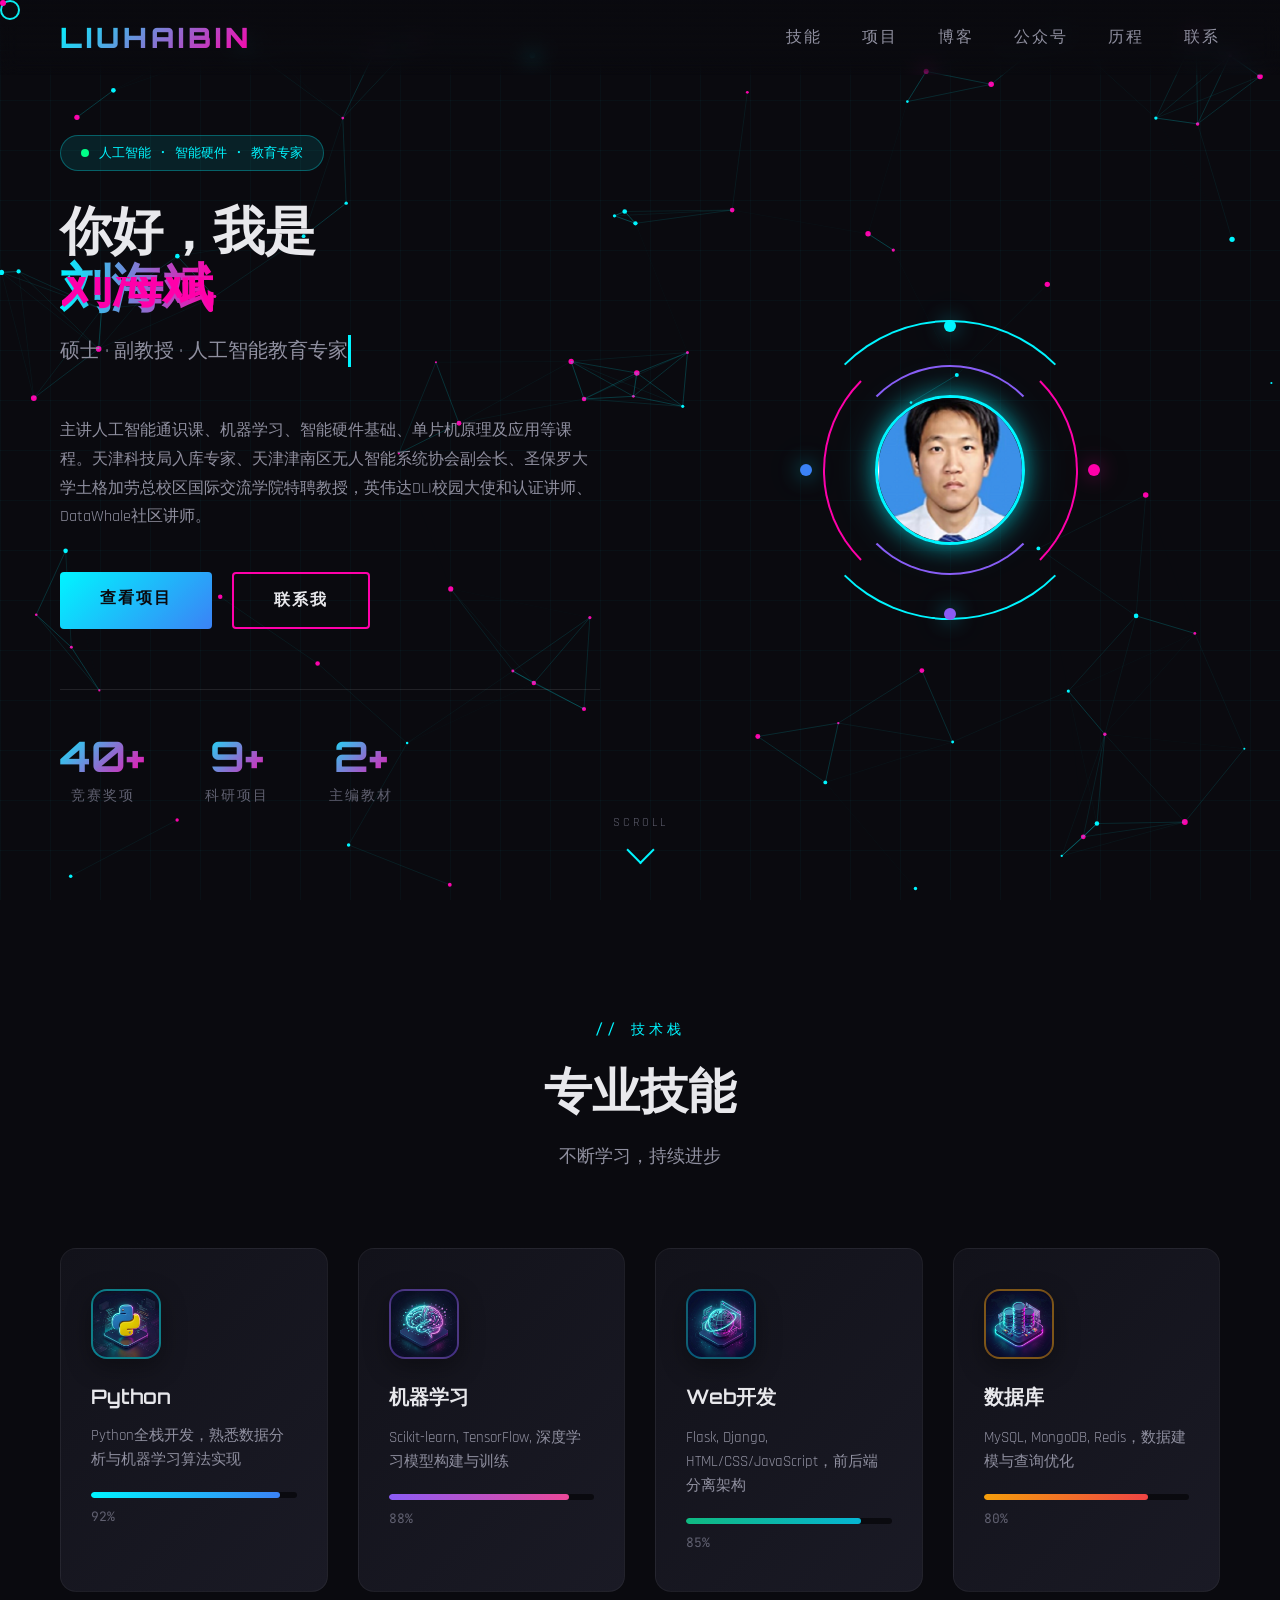
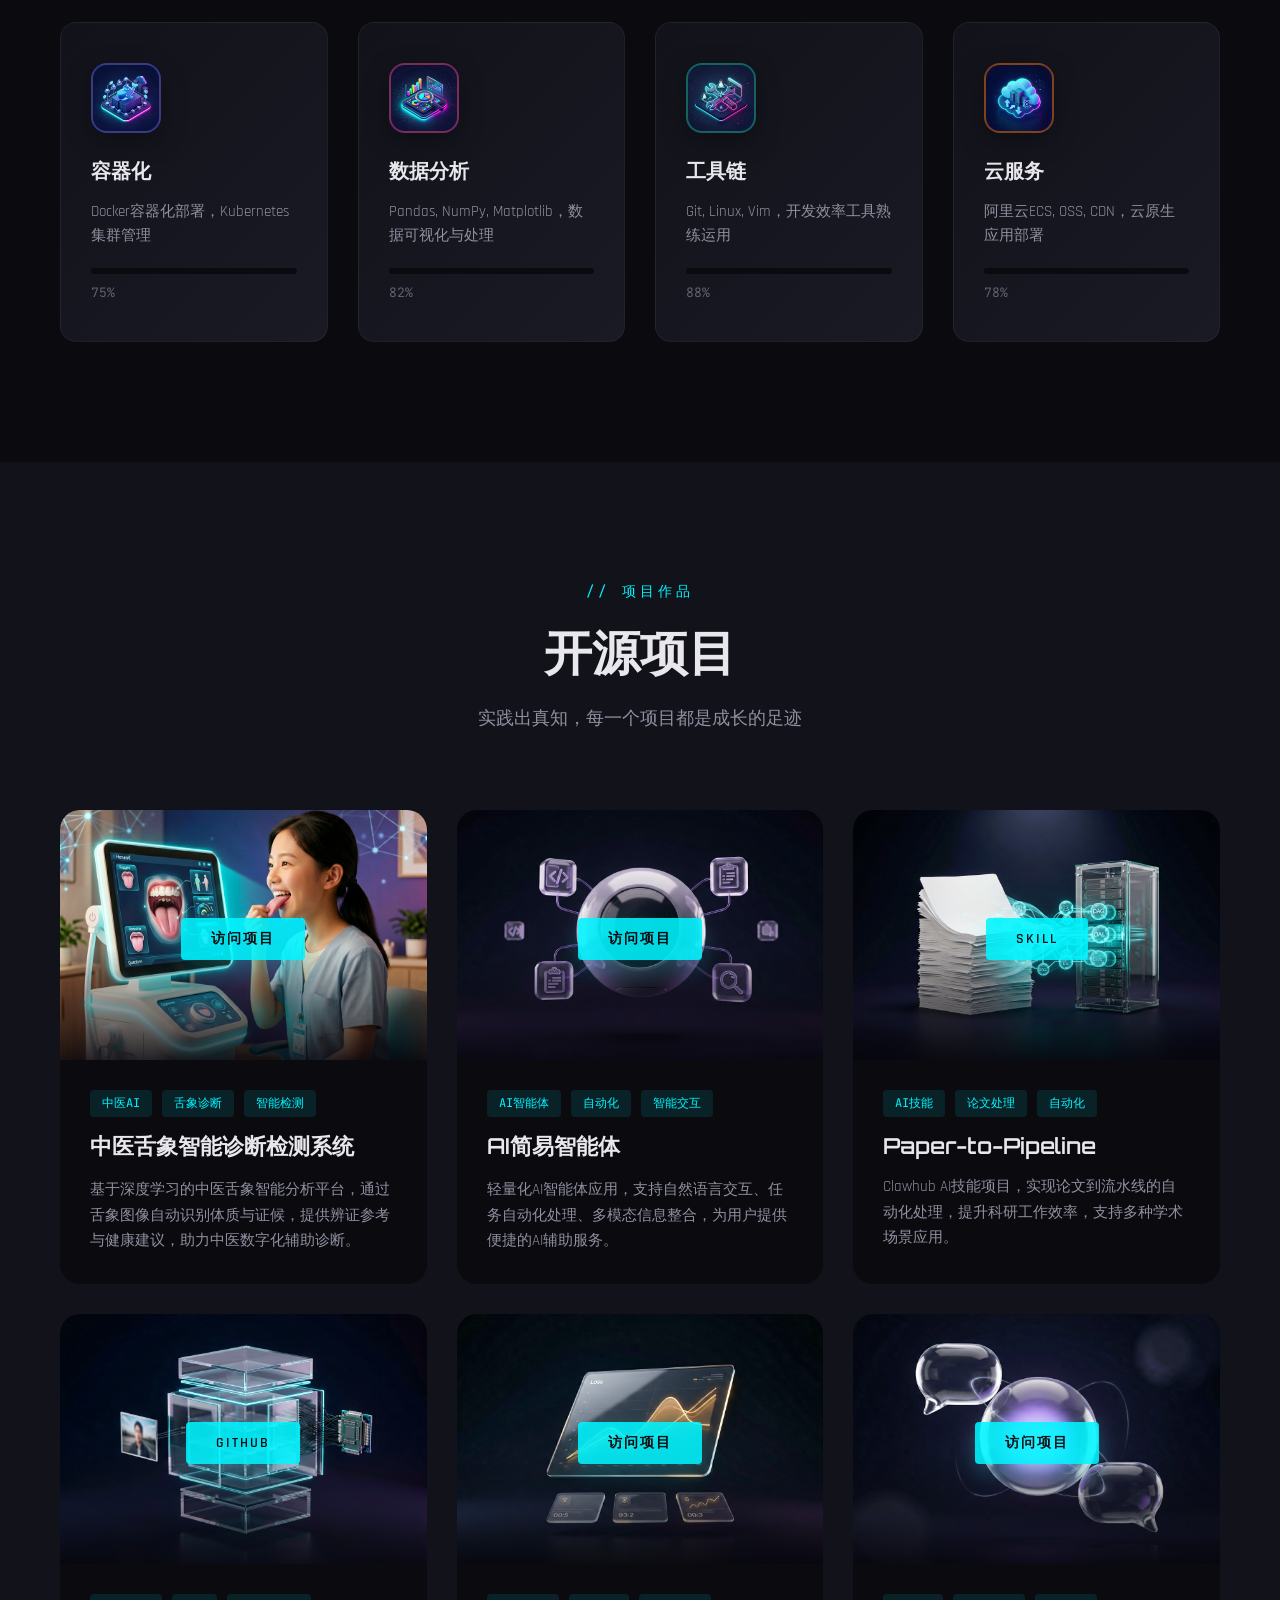
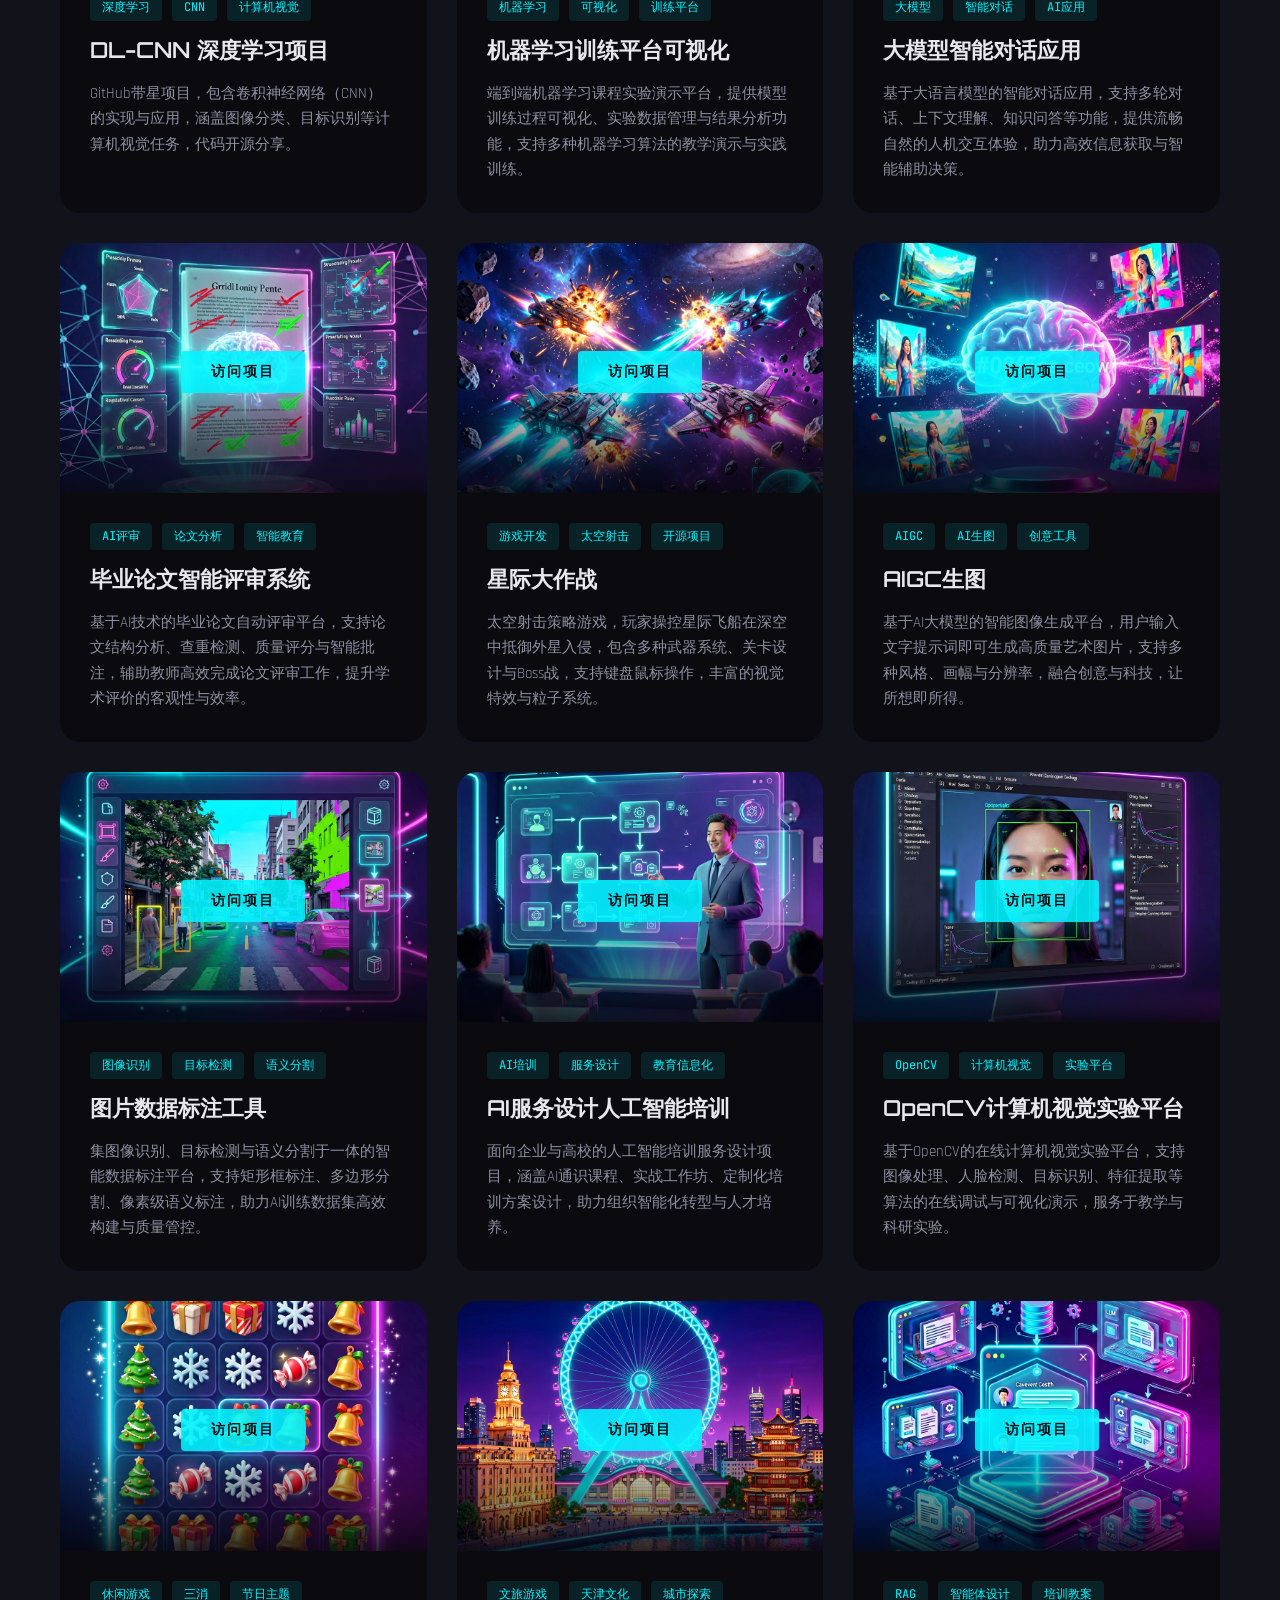
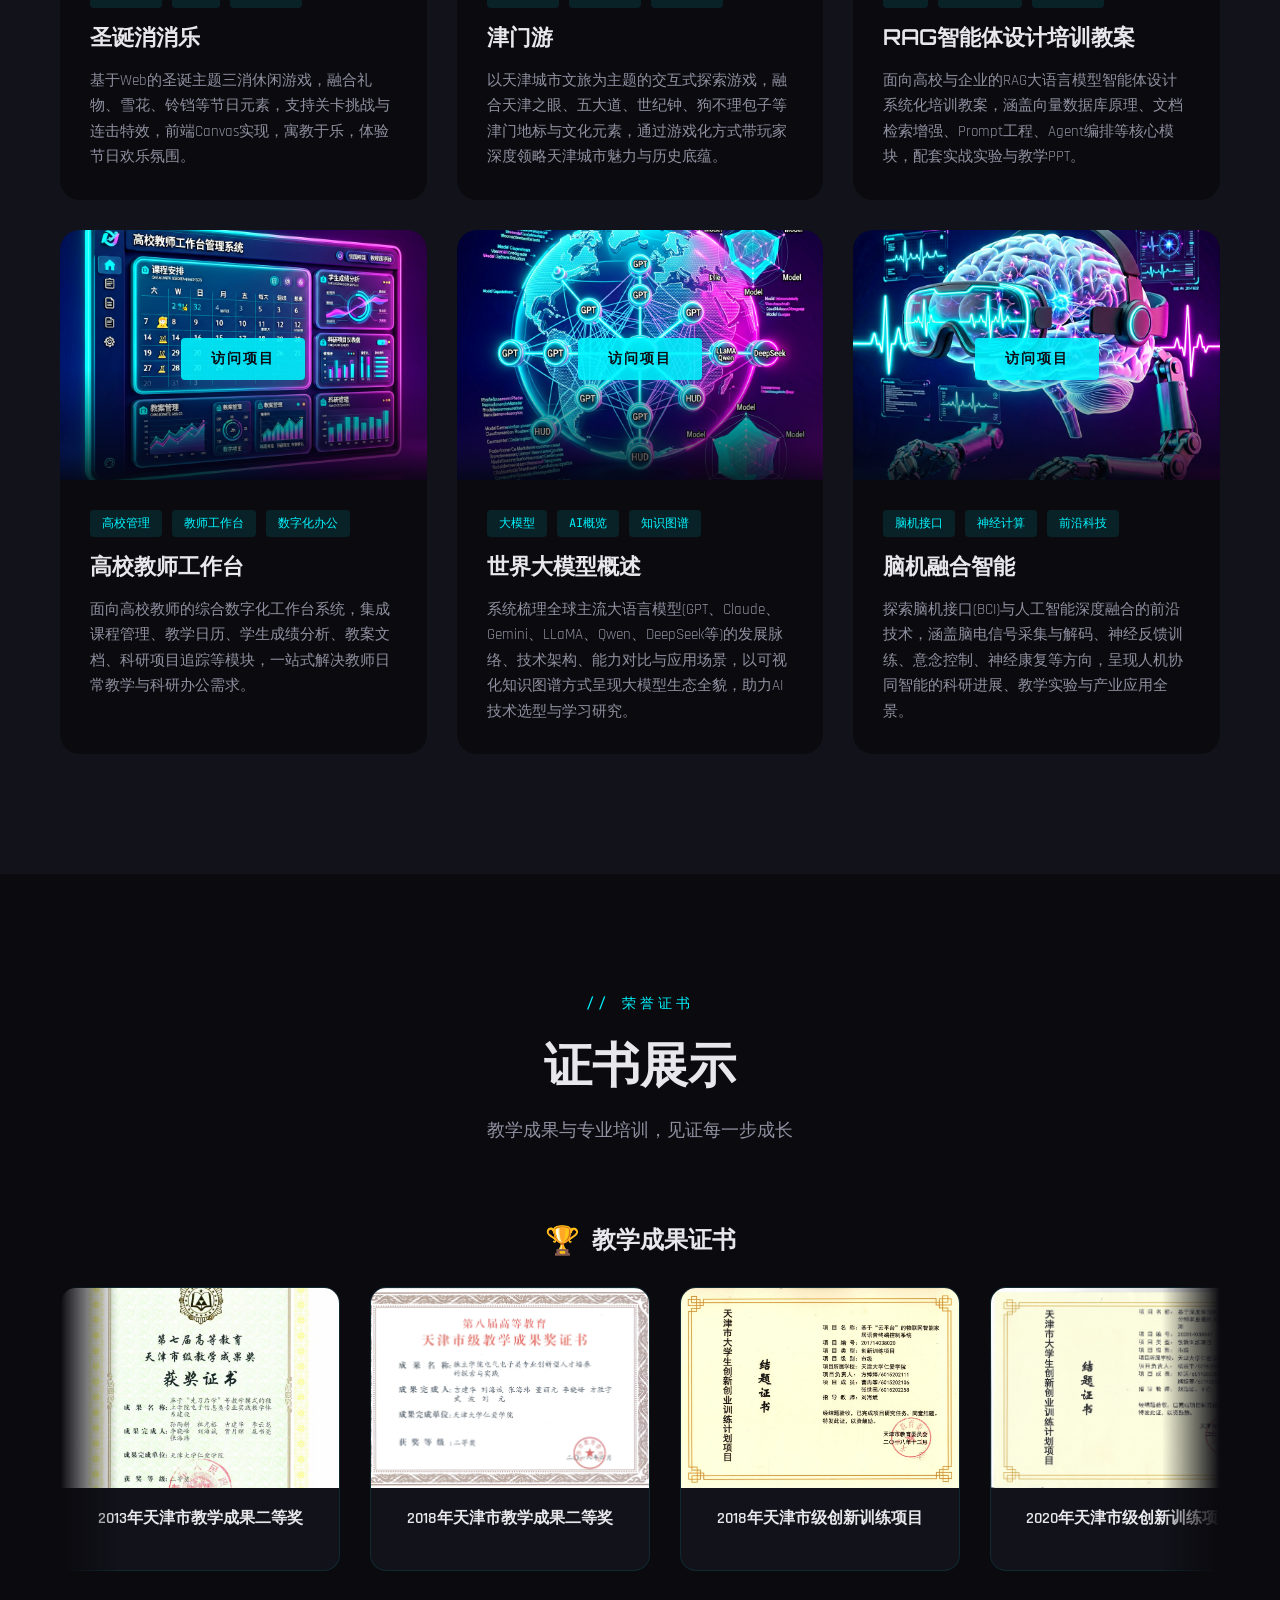
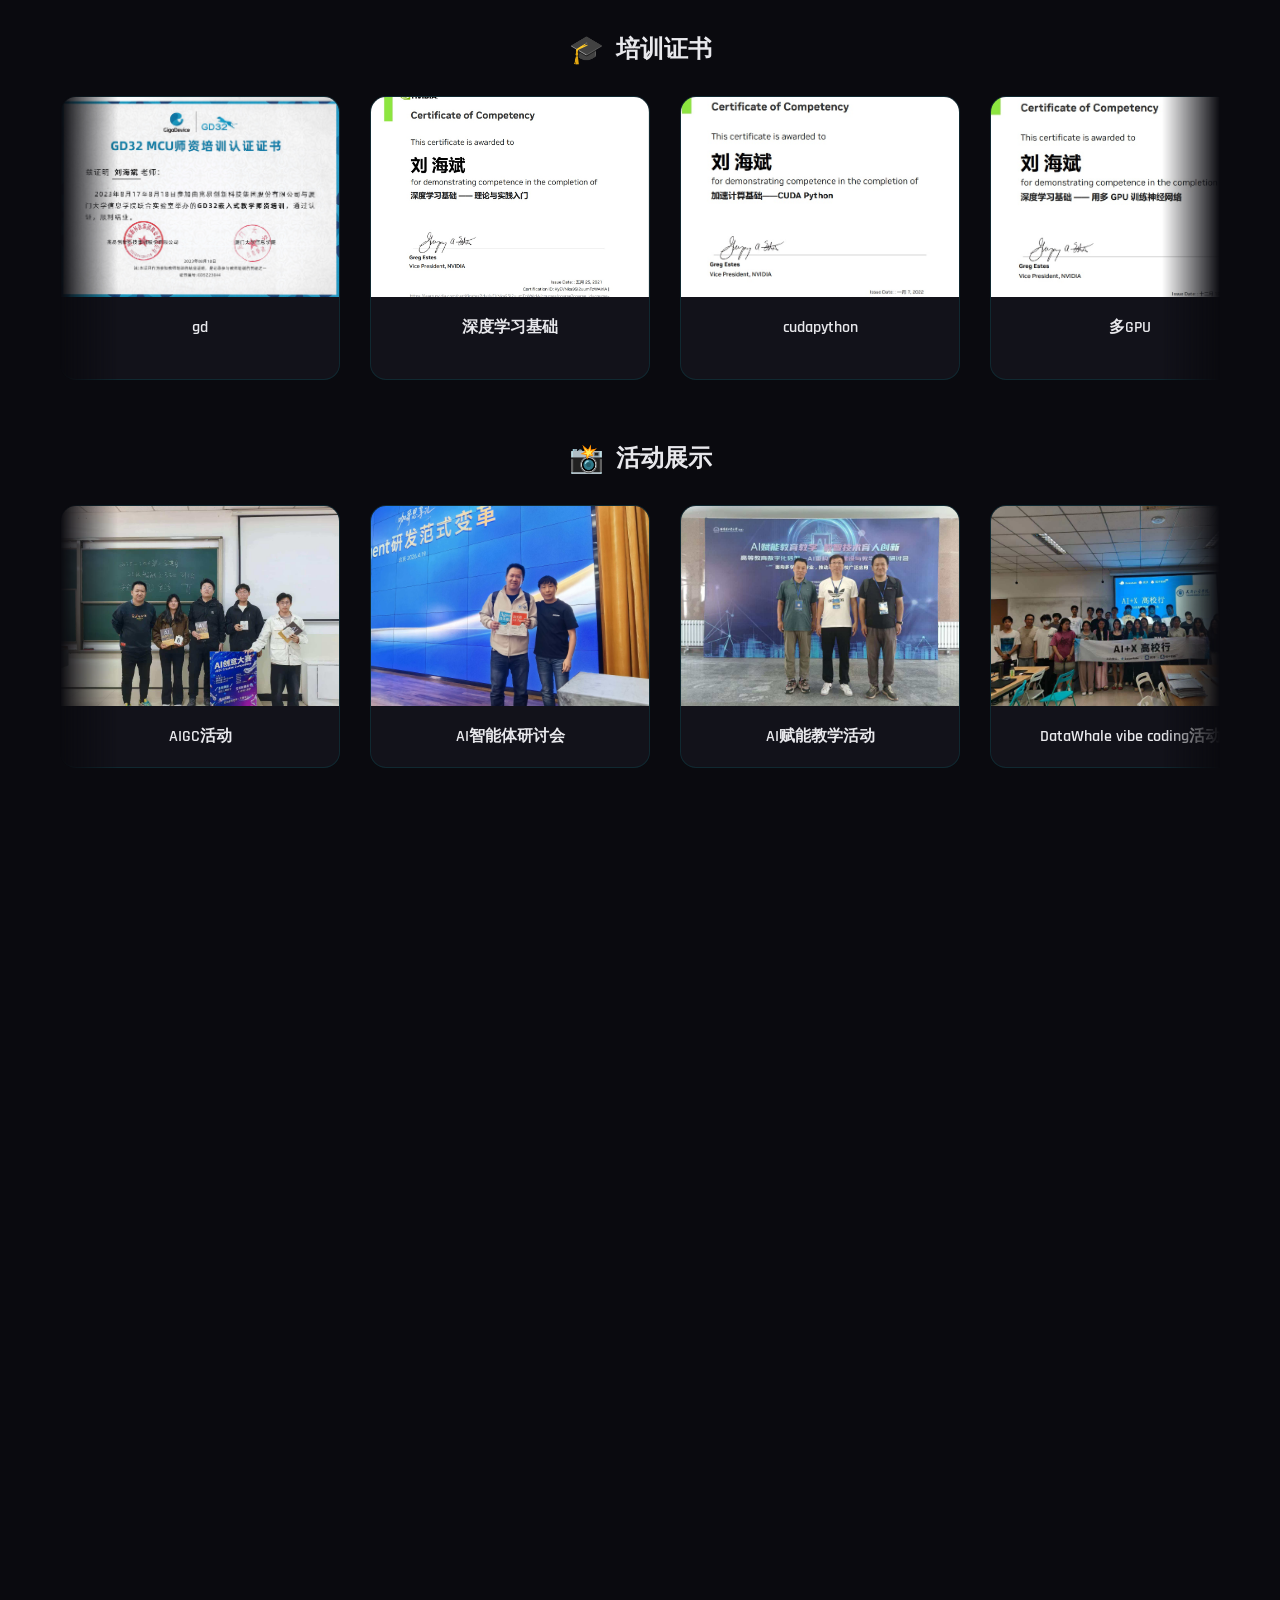
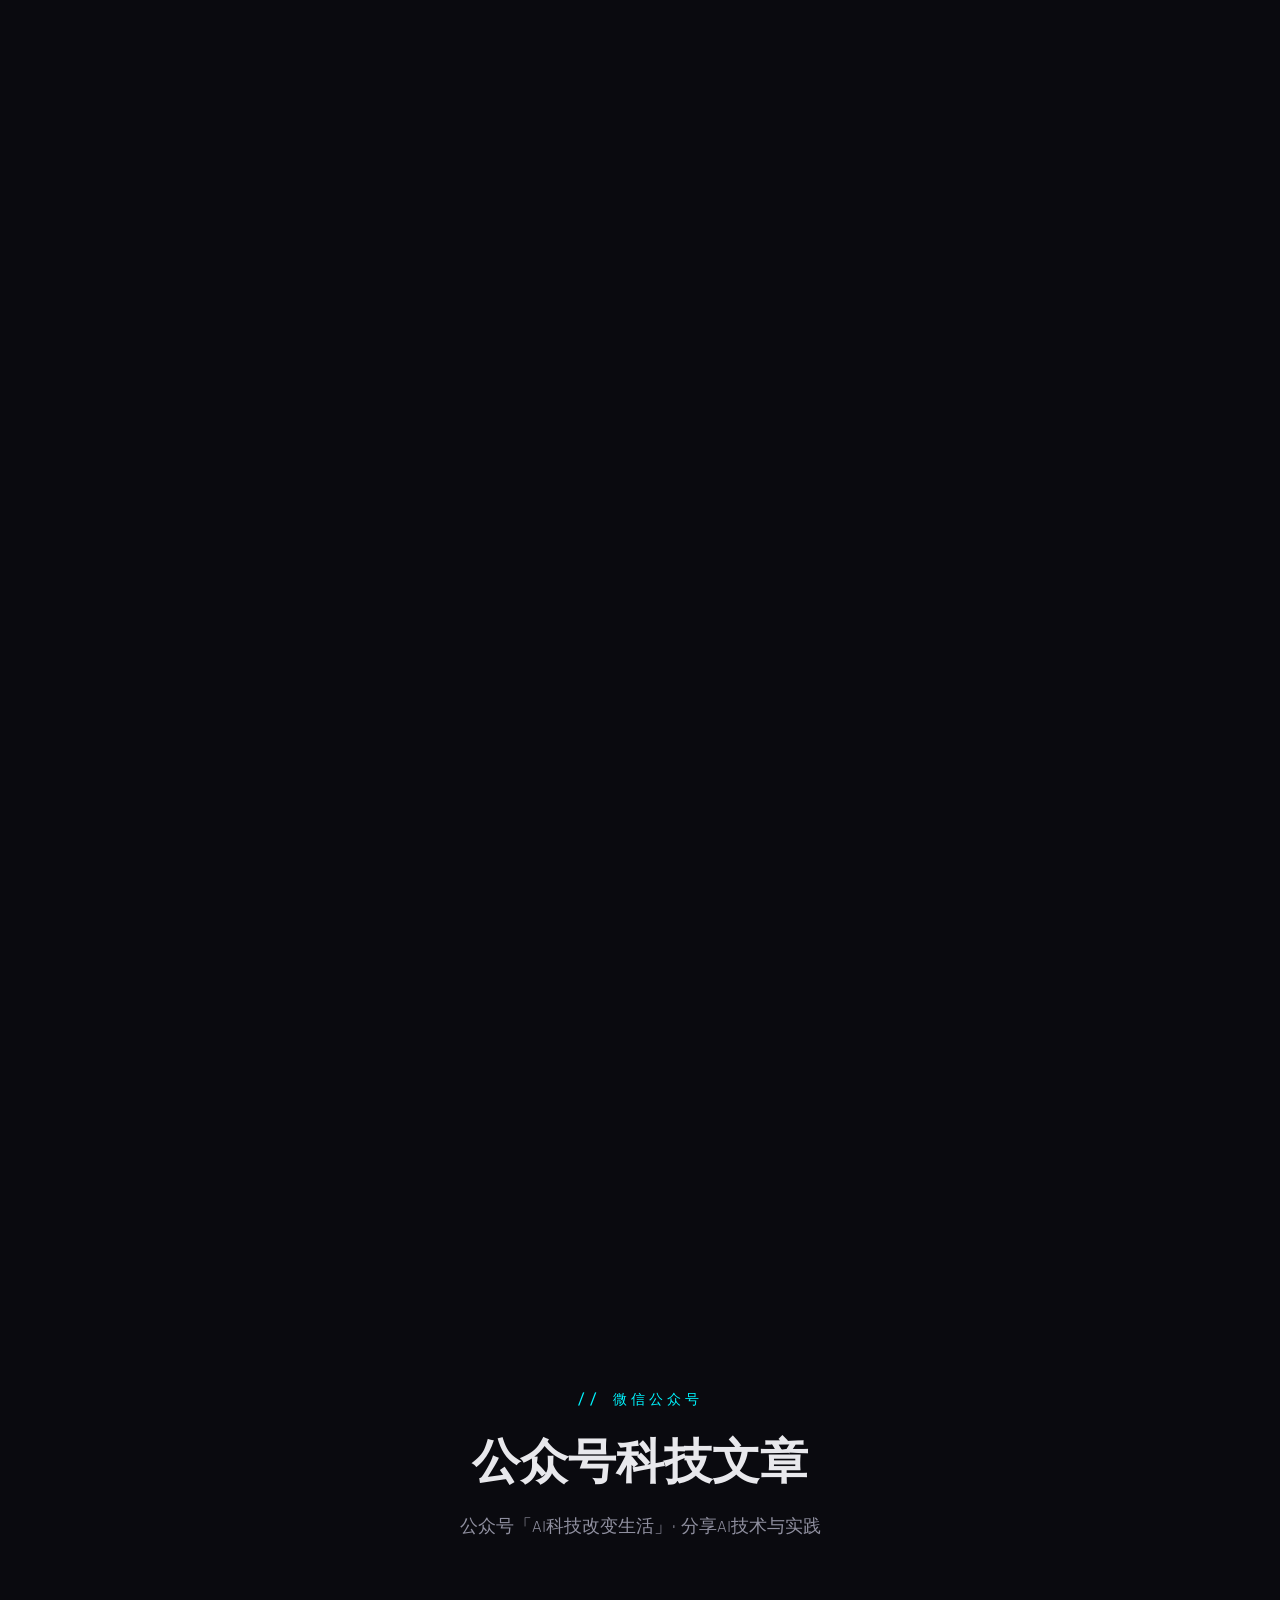
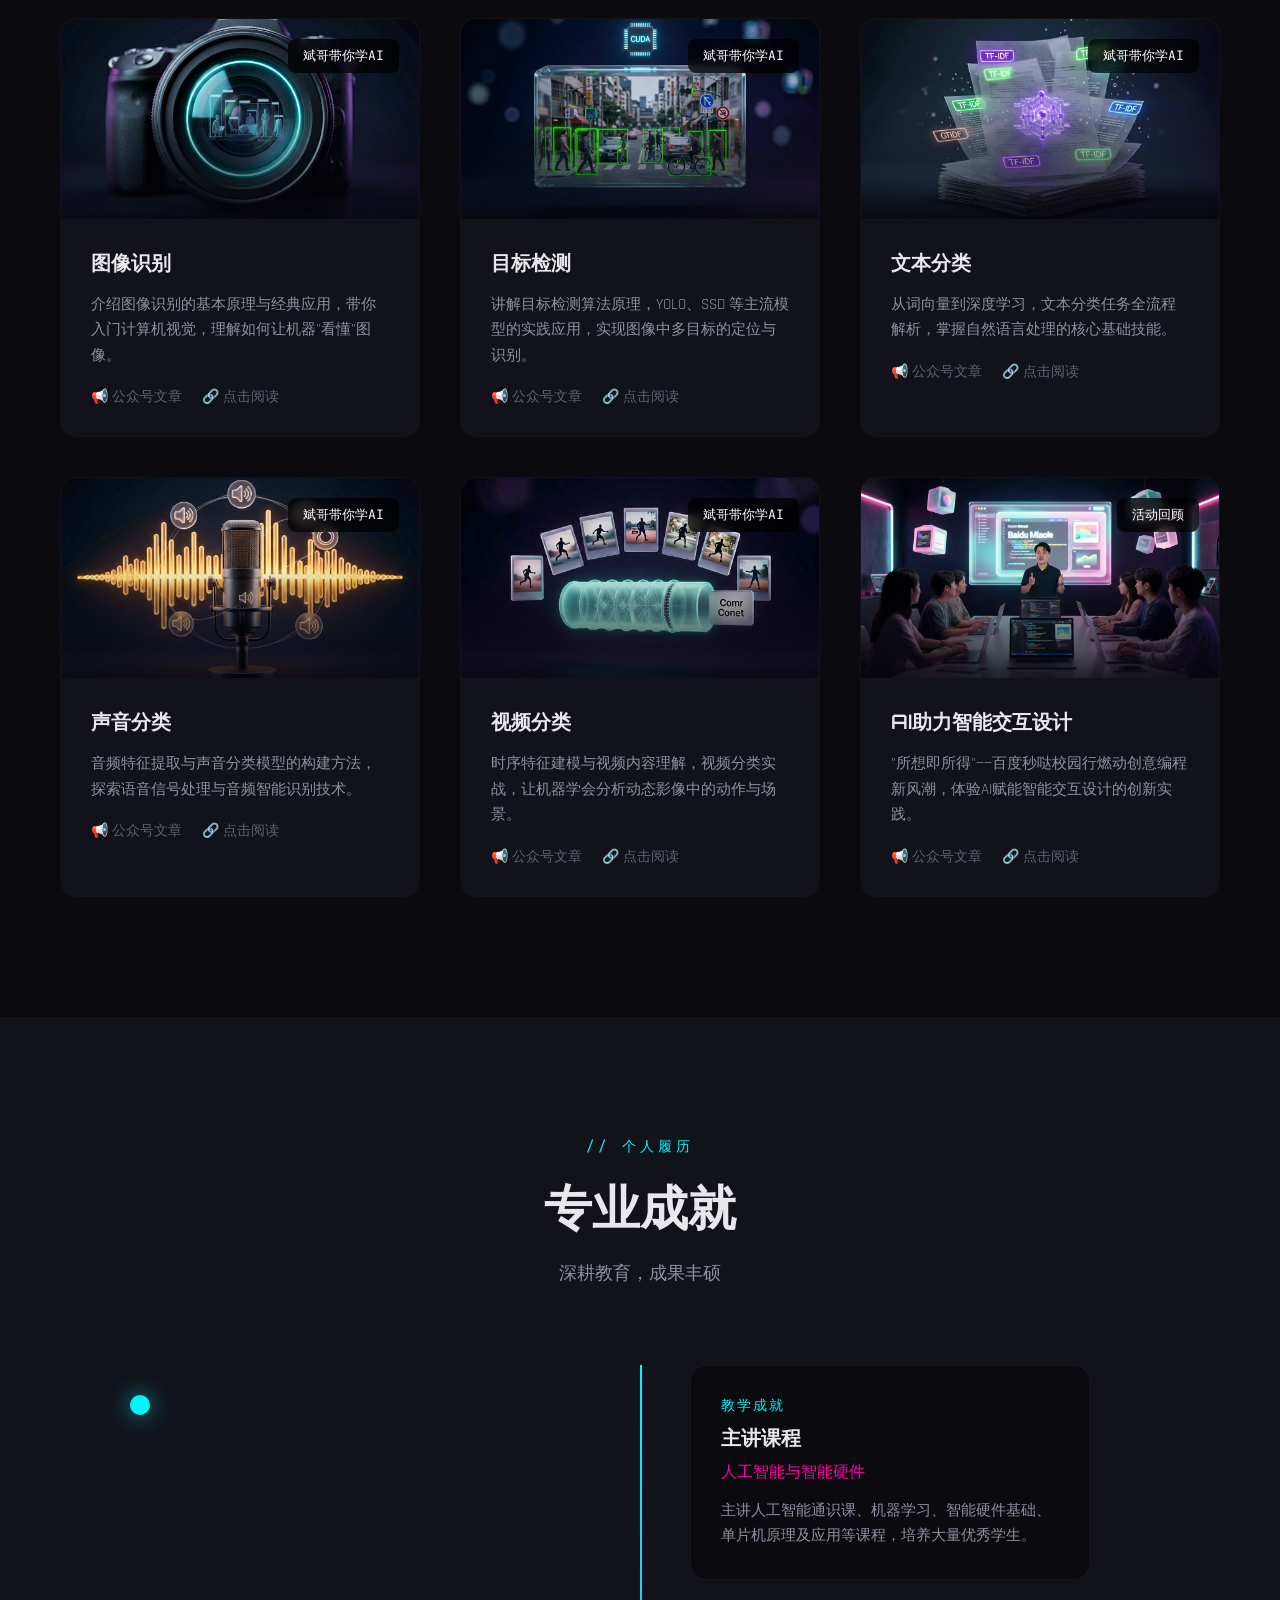
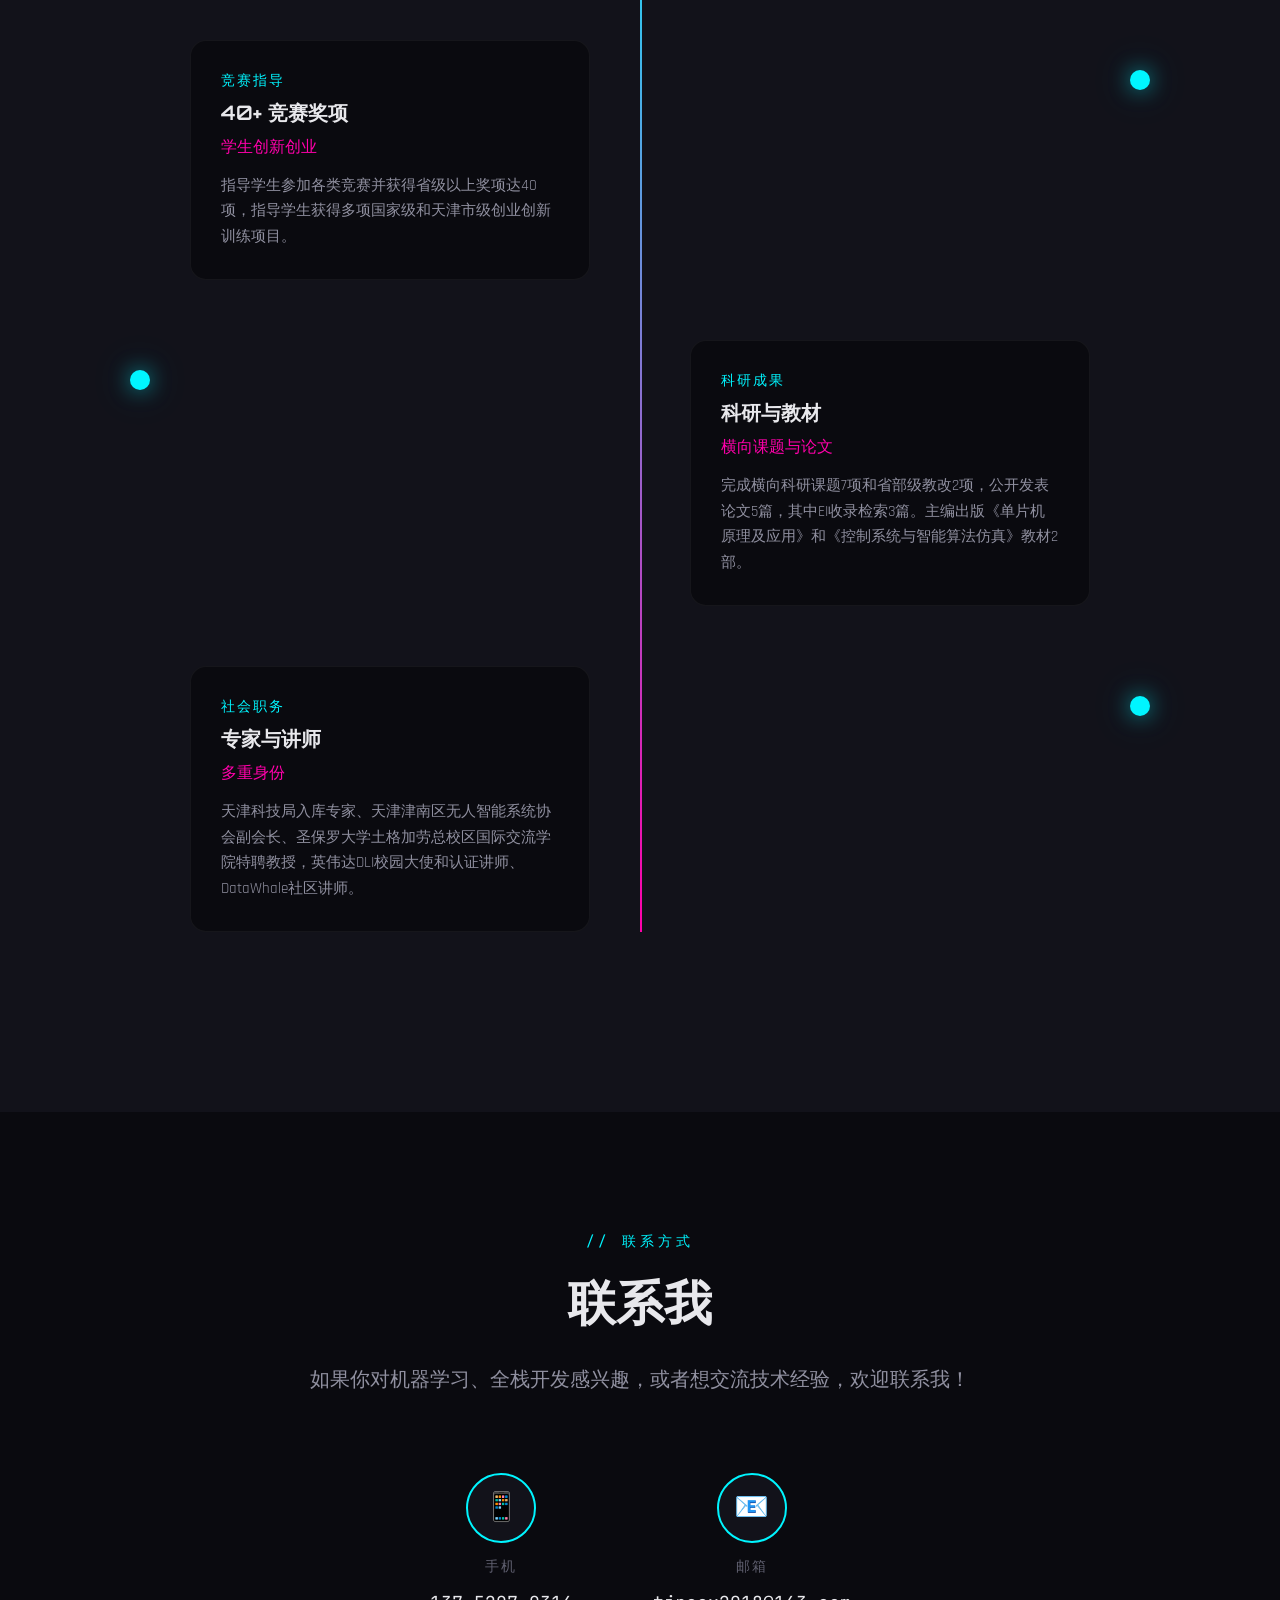
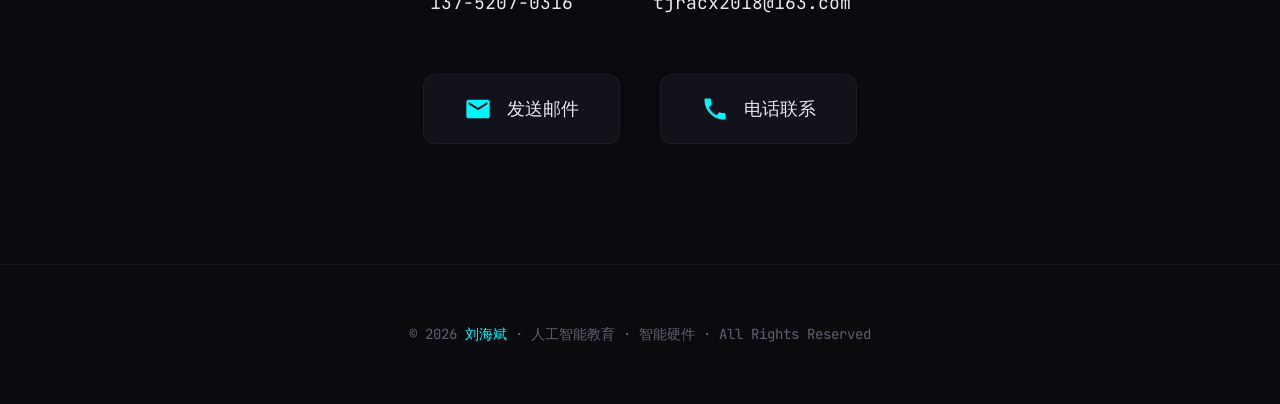
==== commit 3a1a1f23: "新增项目18:脑机融合智能(GitHub Pages),共18个项目" ====
--- a/index.html
+++ b/index.html
@@ -754,6 +754,7 @@
         .project-card:nth-child(15) .project-image { background-image: url("项目背景图/15_RAG智能体设计培训教案.png"); }
         .project-card:nth-child(16) .project-image { background-image: url("项目背景图/16_高校教师工作台.png"); }
         .project-card:nth-child(17) .project-image { background-image: url("项目背景图/17_世界大模型概述.png"); }
+        .project-card:nth-child(18) .project-image { background-image: url("项目背景图/18_脑机融合智能.png"); }
 
         .project-image::after {
             content: '';
@@ -2431,6 +2432,23 @@
                         </div>
                         <h3 class="project-title">世界大模型概述</h3>
                         <p class="project-desc">系统梳理全球主流大语言模型(GPT、Claude、Gemini、LLaMA、Qwen、DeepSeek等)的发展脉络、技术架构、能力对比与应用场景，以可视化知识图谱方式呈现大模型生态全貌，助力AI技术选型与学习研究。</p>
+                    </div>
+                </div>
+                <!-- 项目18: 脑机融合智能 -->
+                <div class="project-card" onclick="window.open('https://lhbzx1984.github.io/brain_machine/', '_blank')">
+                    <div class="project-image">
+                        <div class="project-overlay">
+                            <a href="https://lhbzx1984.github.io/brain_machine/" target="_blank" rel="noopener" class="project-link-btn" onclick="event.stopPropagation()">访问项目</a>
+                        </div>
+                    </div>
+                    <div class="project-content">
+                        <div class="project-tags">
+                            <span class="project-tag">脑机接口</span>
+                            <span class="project-tag">神经计算</span>
+                            <span class="project-tag">前沿科技</span>
+                        </div>
+                        <h3 class="project-title">脑机融合智能</h3>
+                        <p class="project-desc">探索脑机接口(BCI)与人工智能深度融合的前沿技术，涵盖脑电信号采集与解码、神经反馈训练、意念控制、神经康复等方向，呈现人机协同智能的科研进展、教学实验与产业应用全景。</p>
                     </div>
                 </div>
             </div>
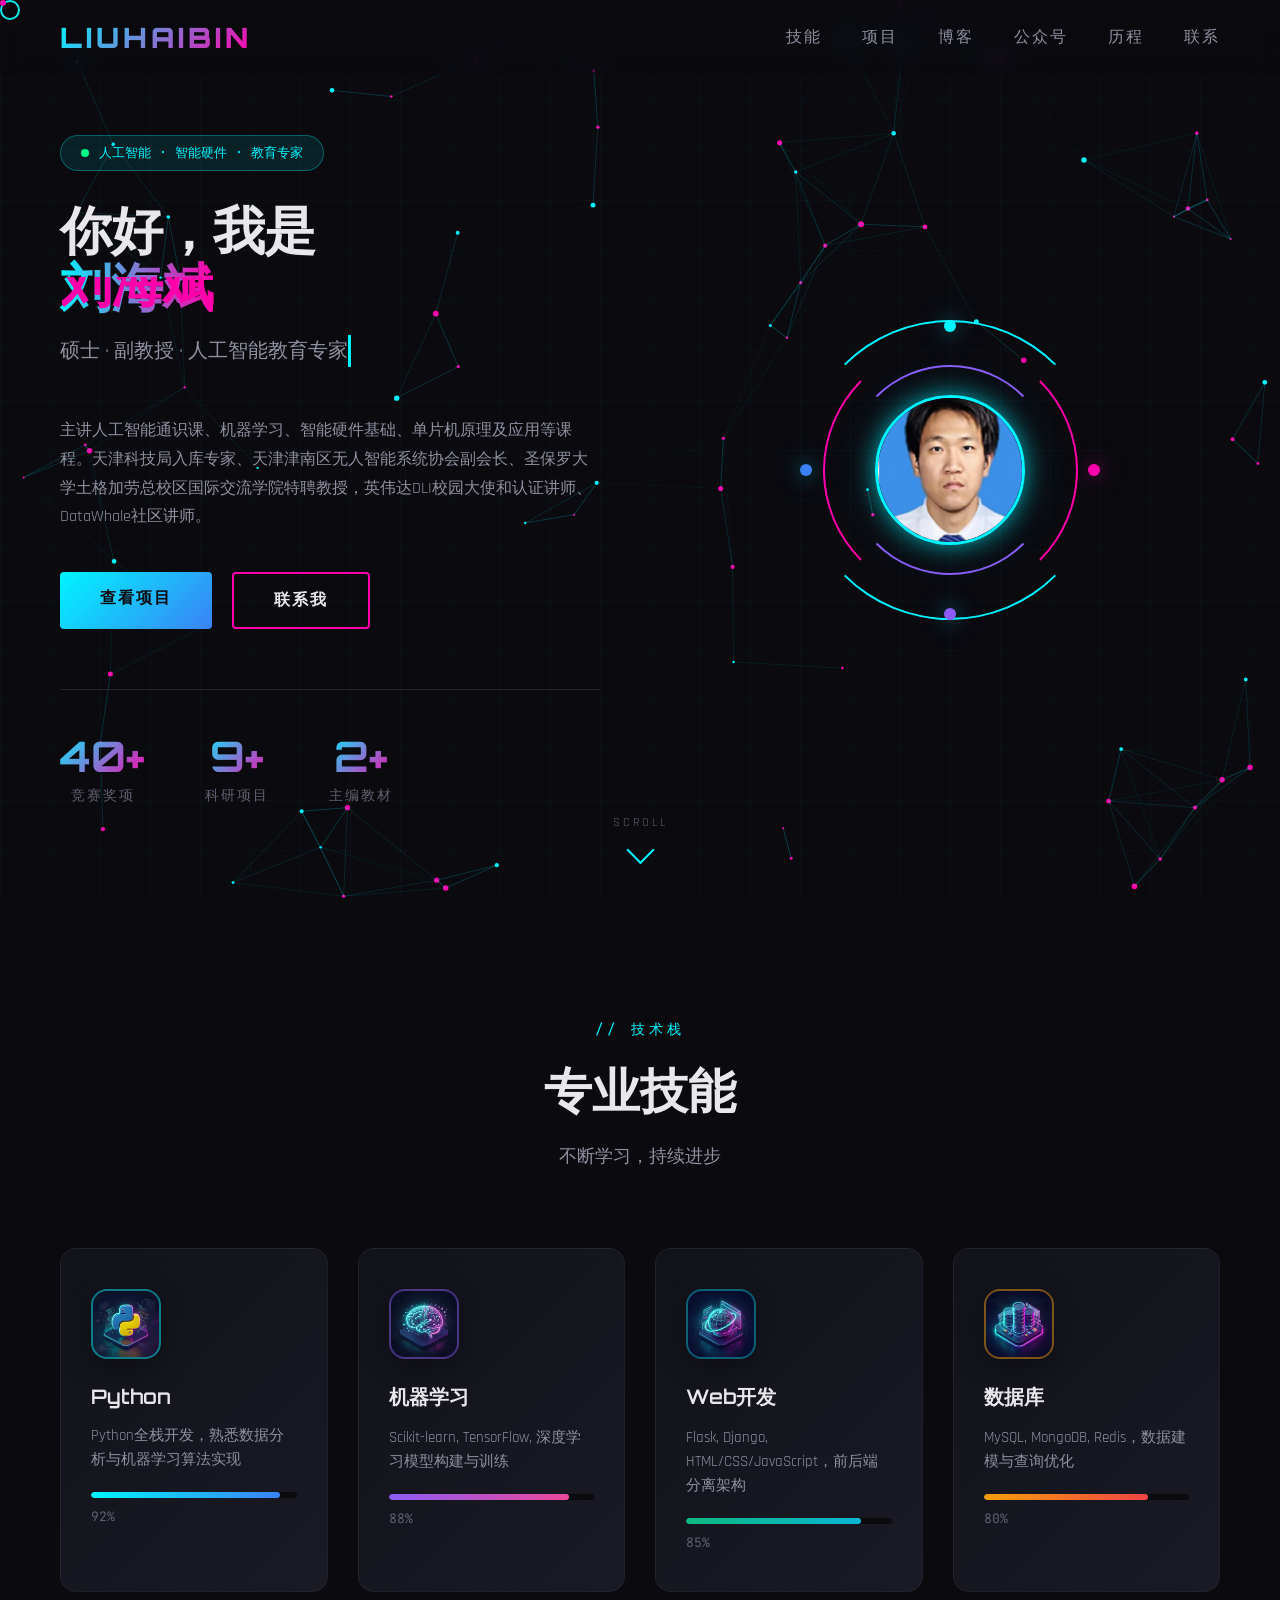
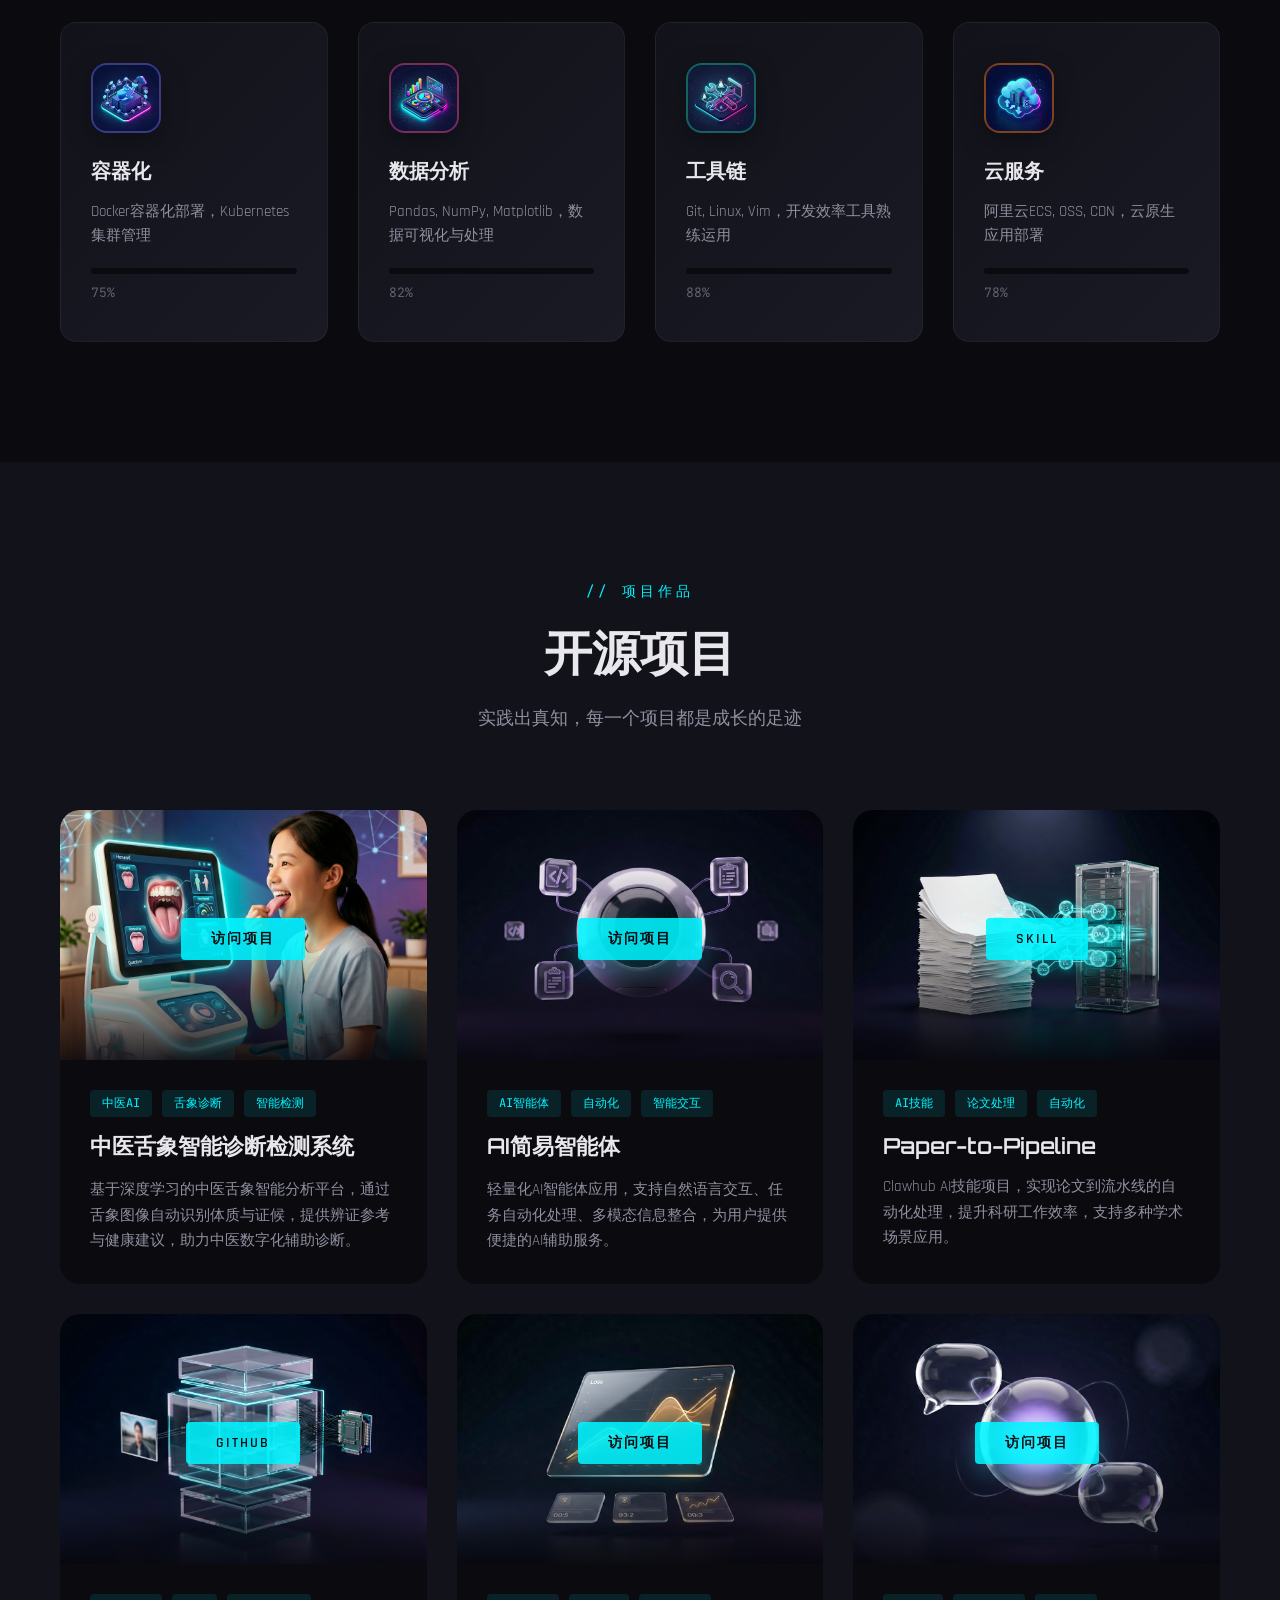
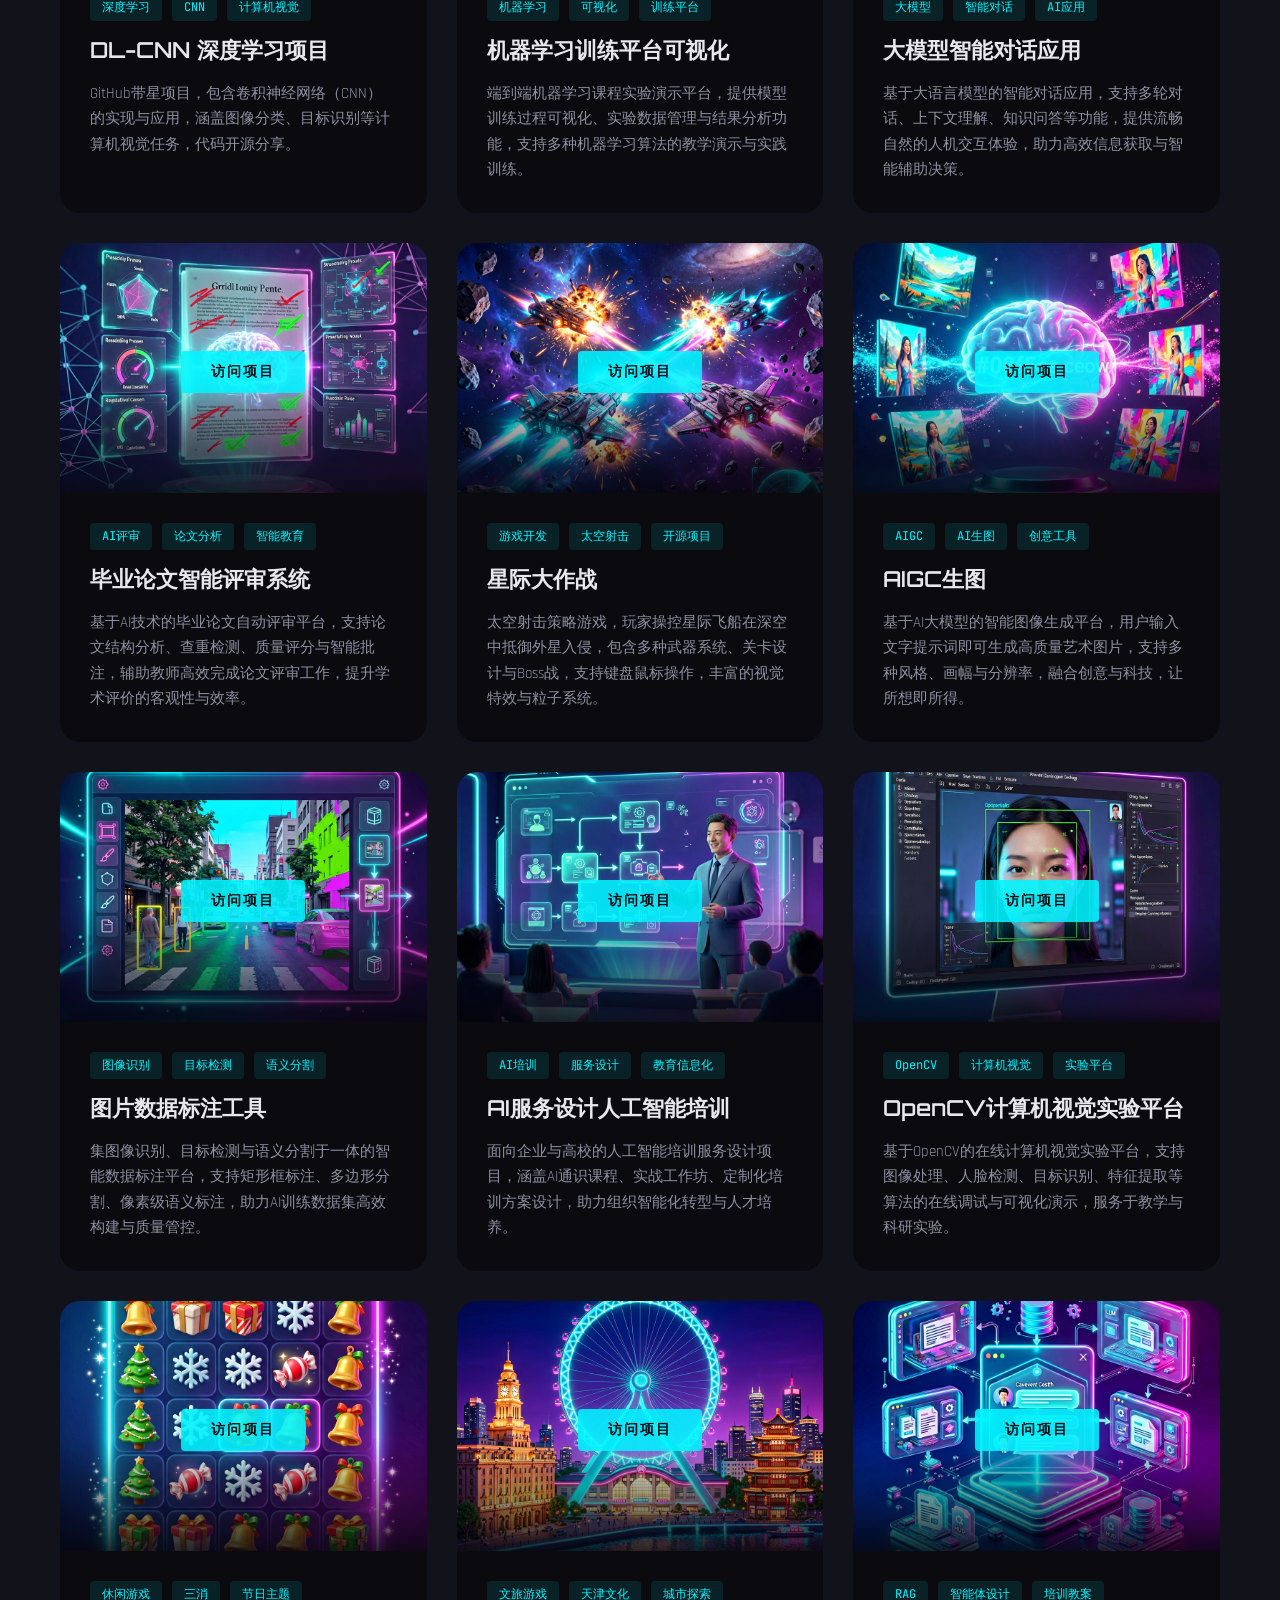
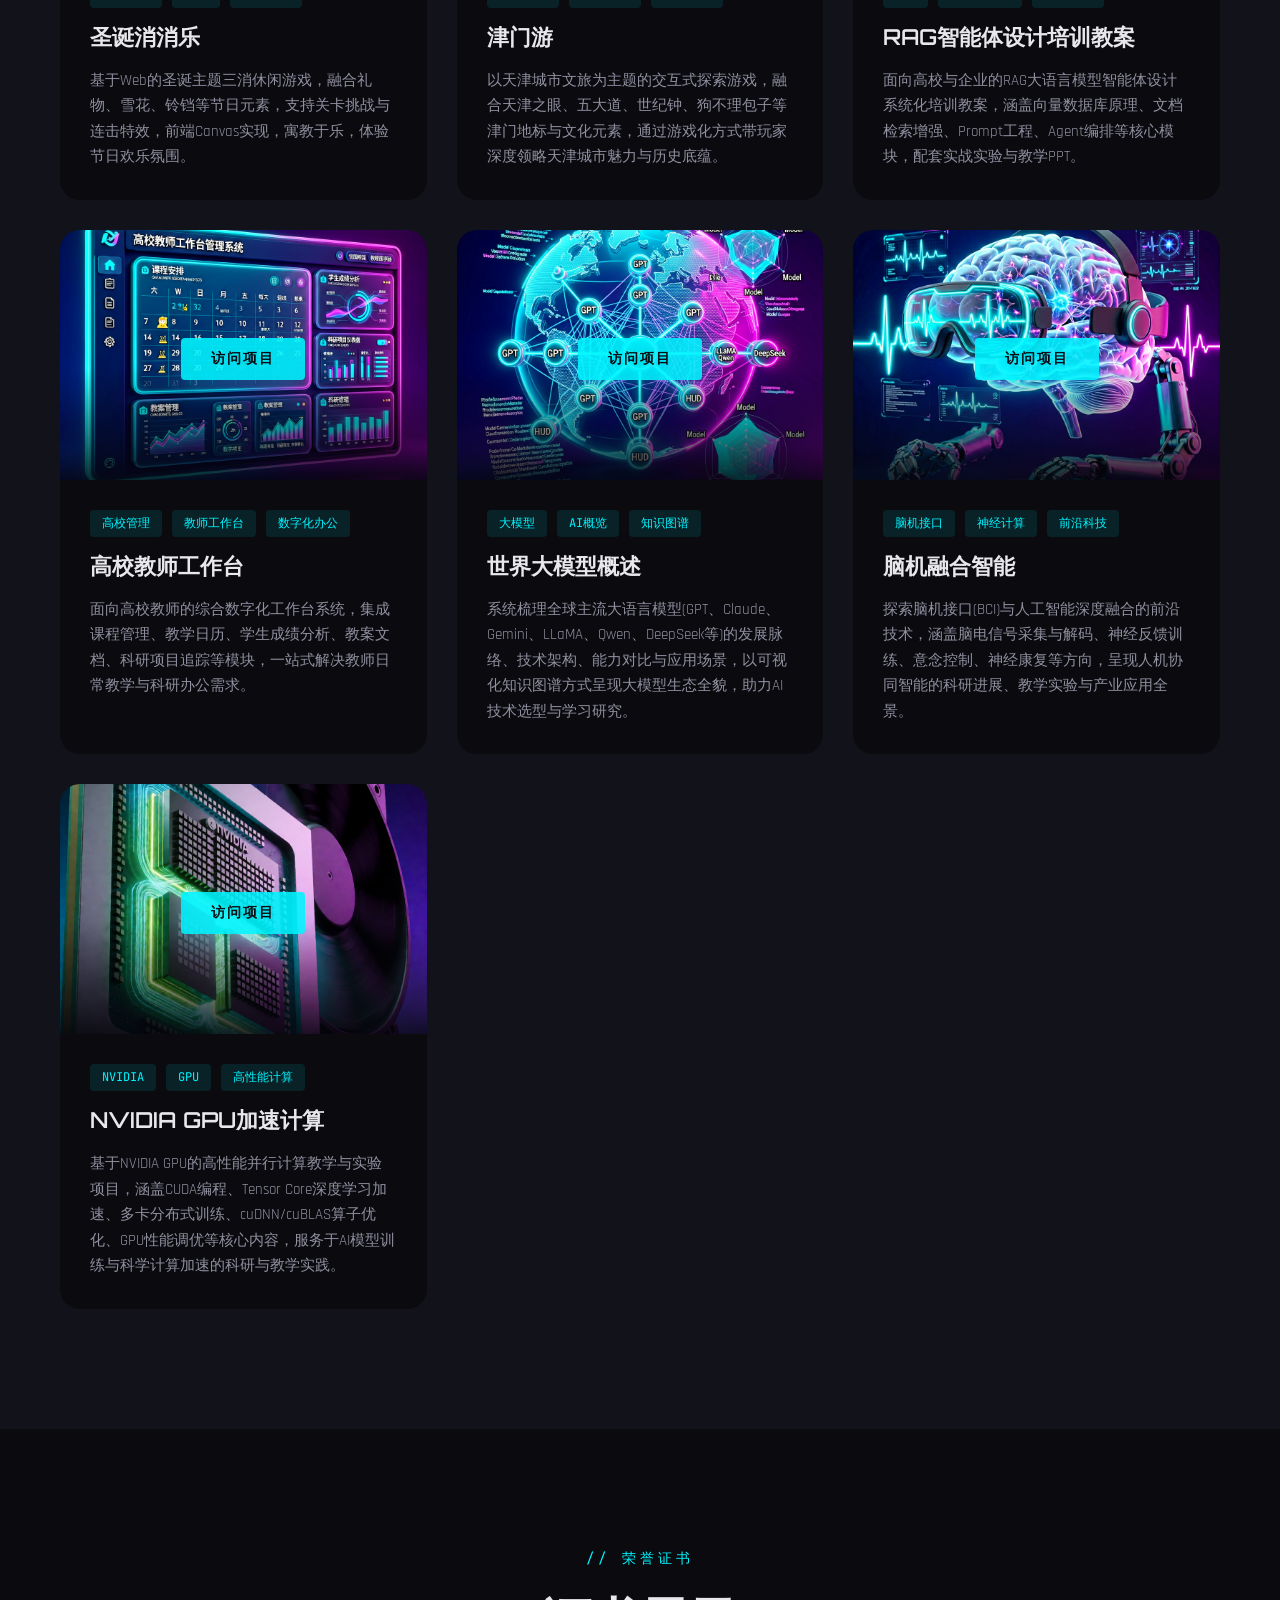
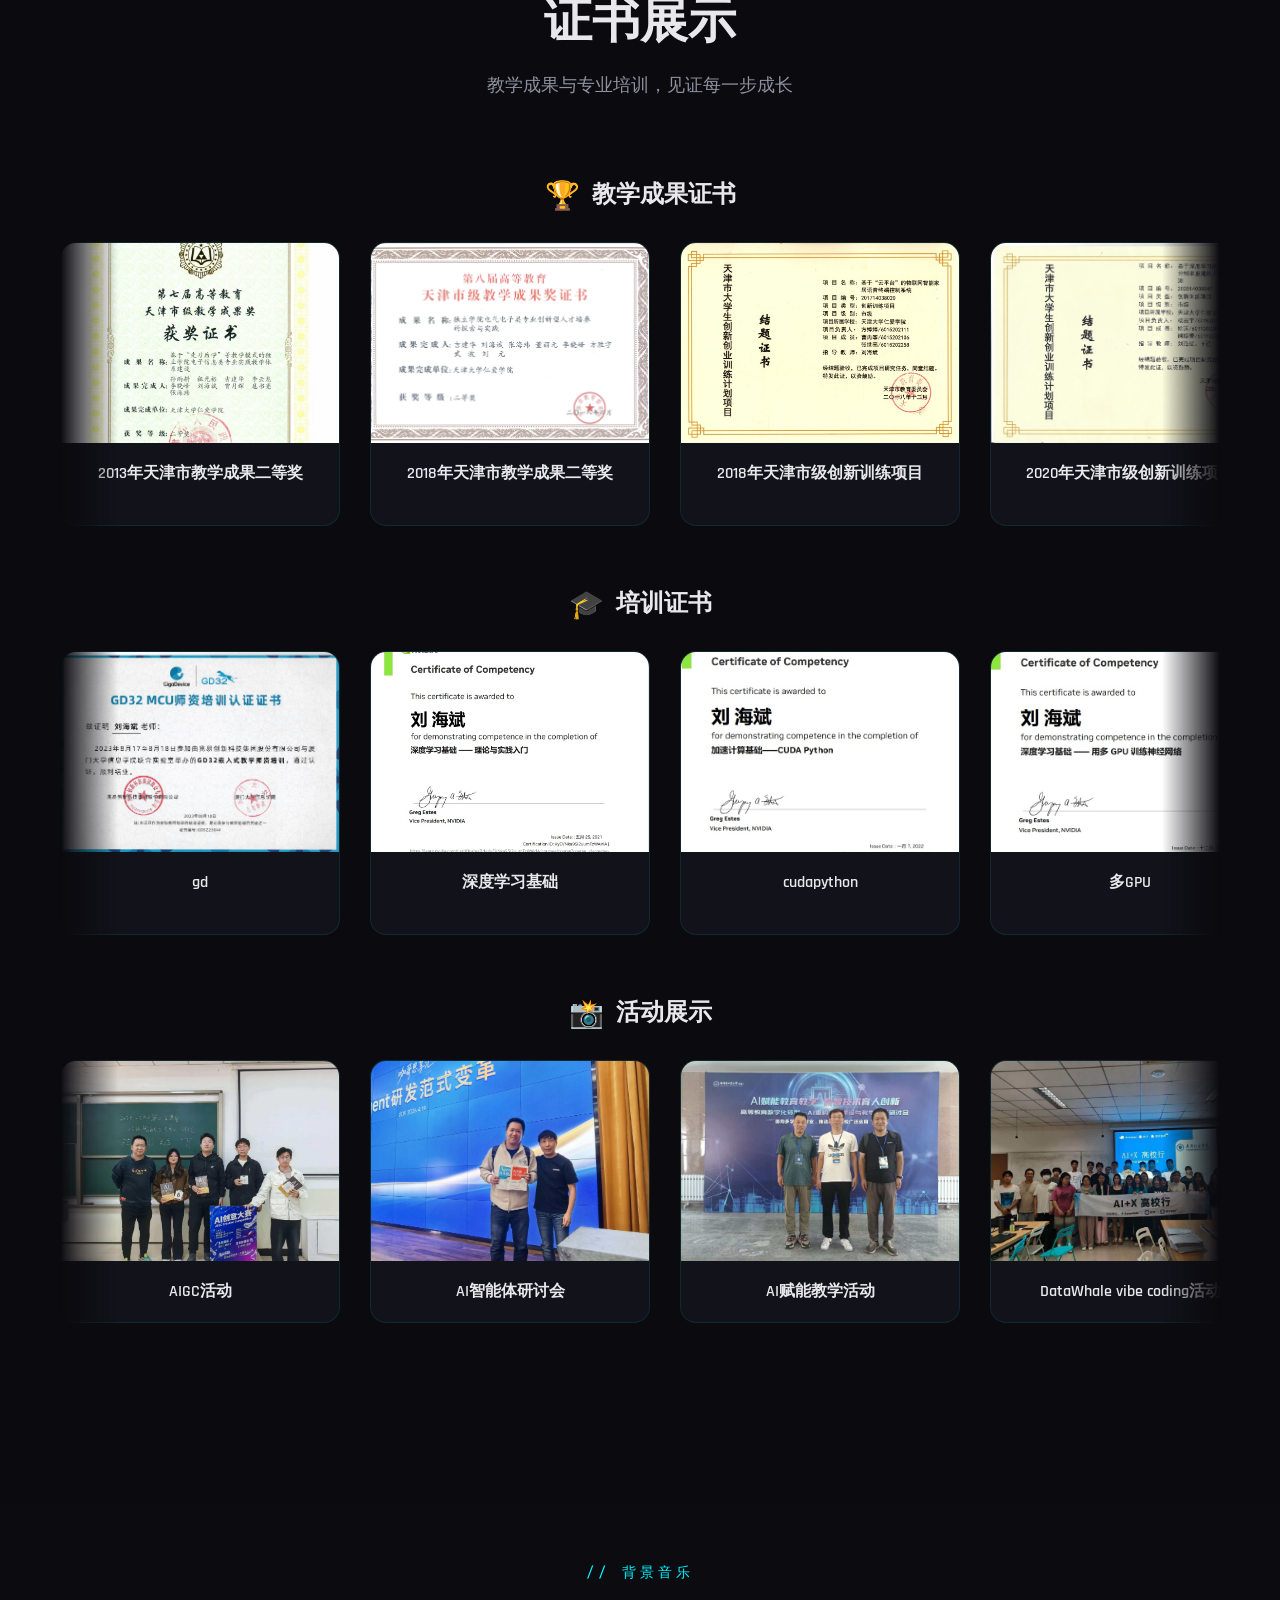
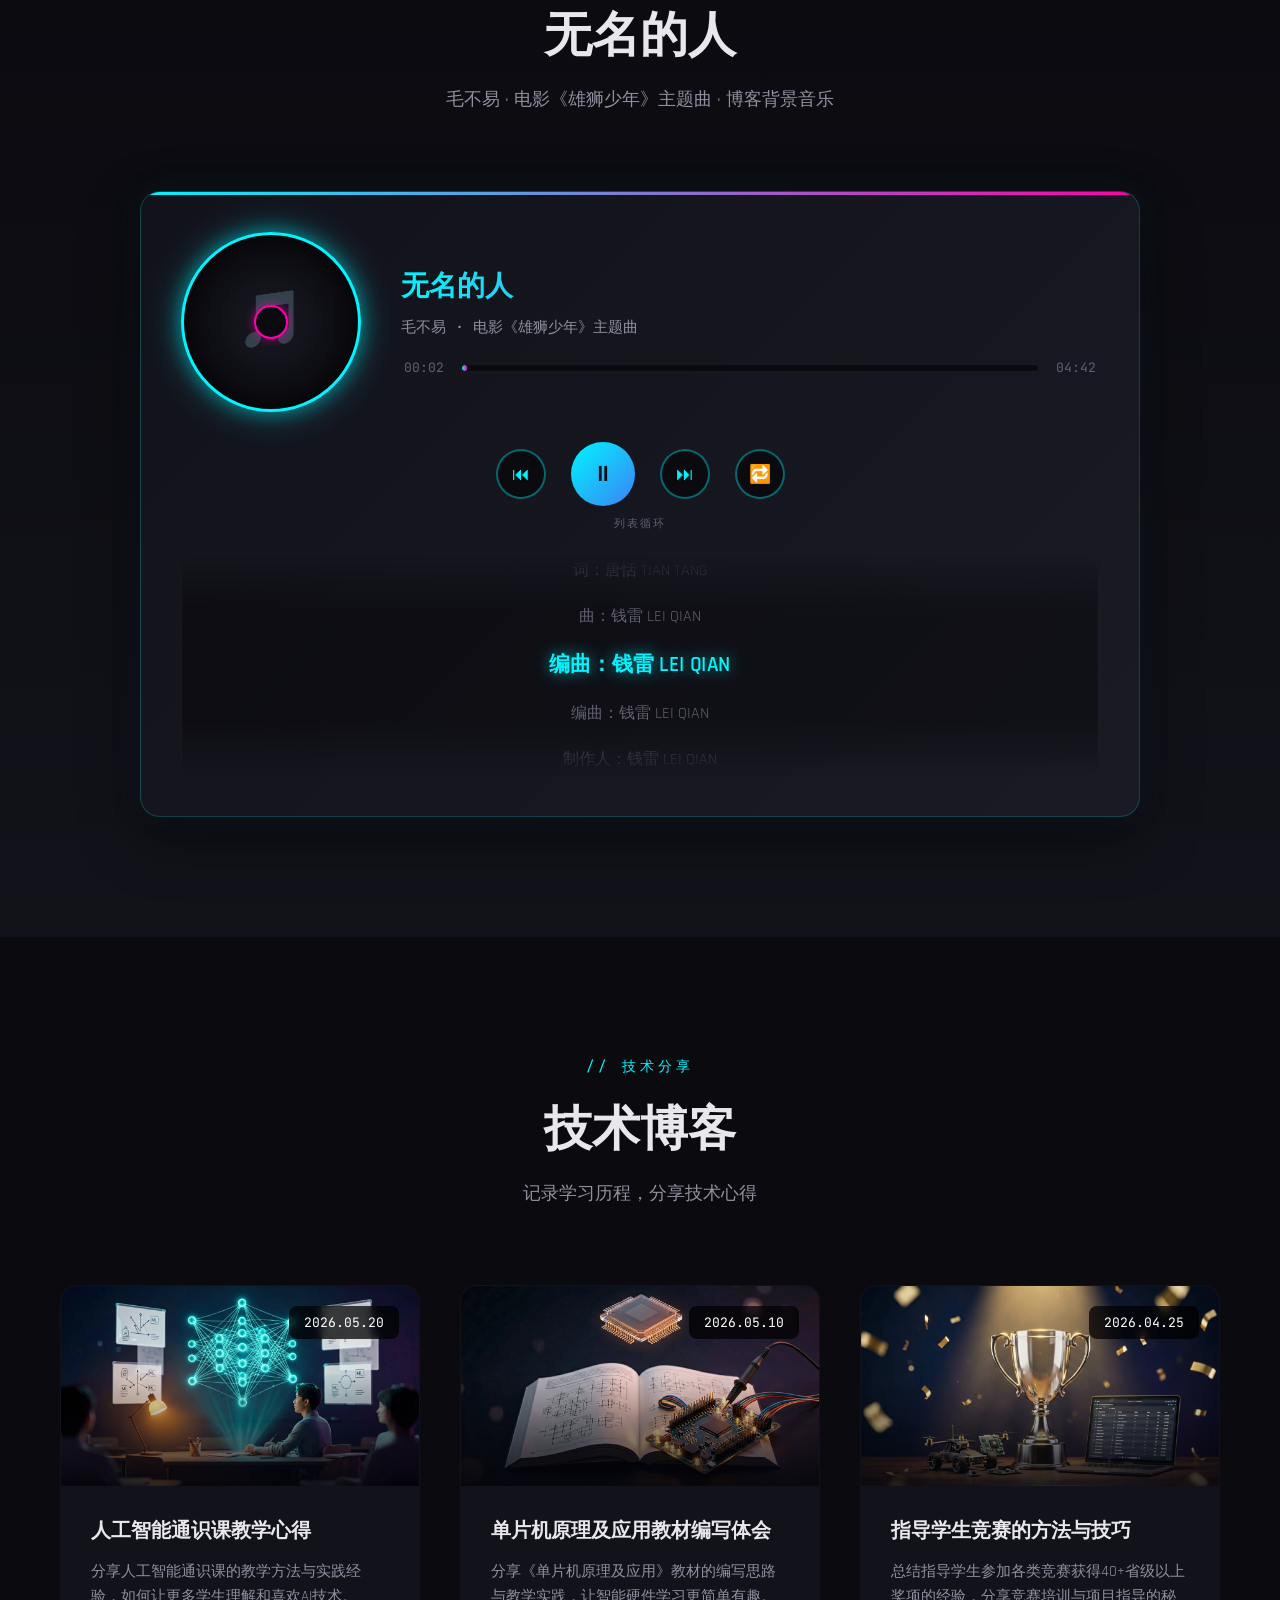
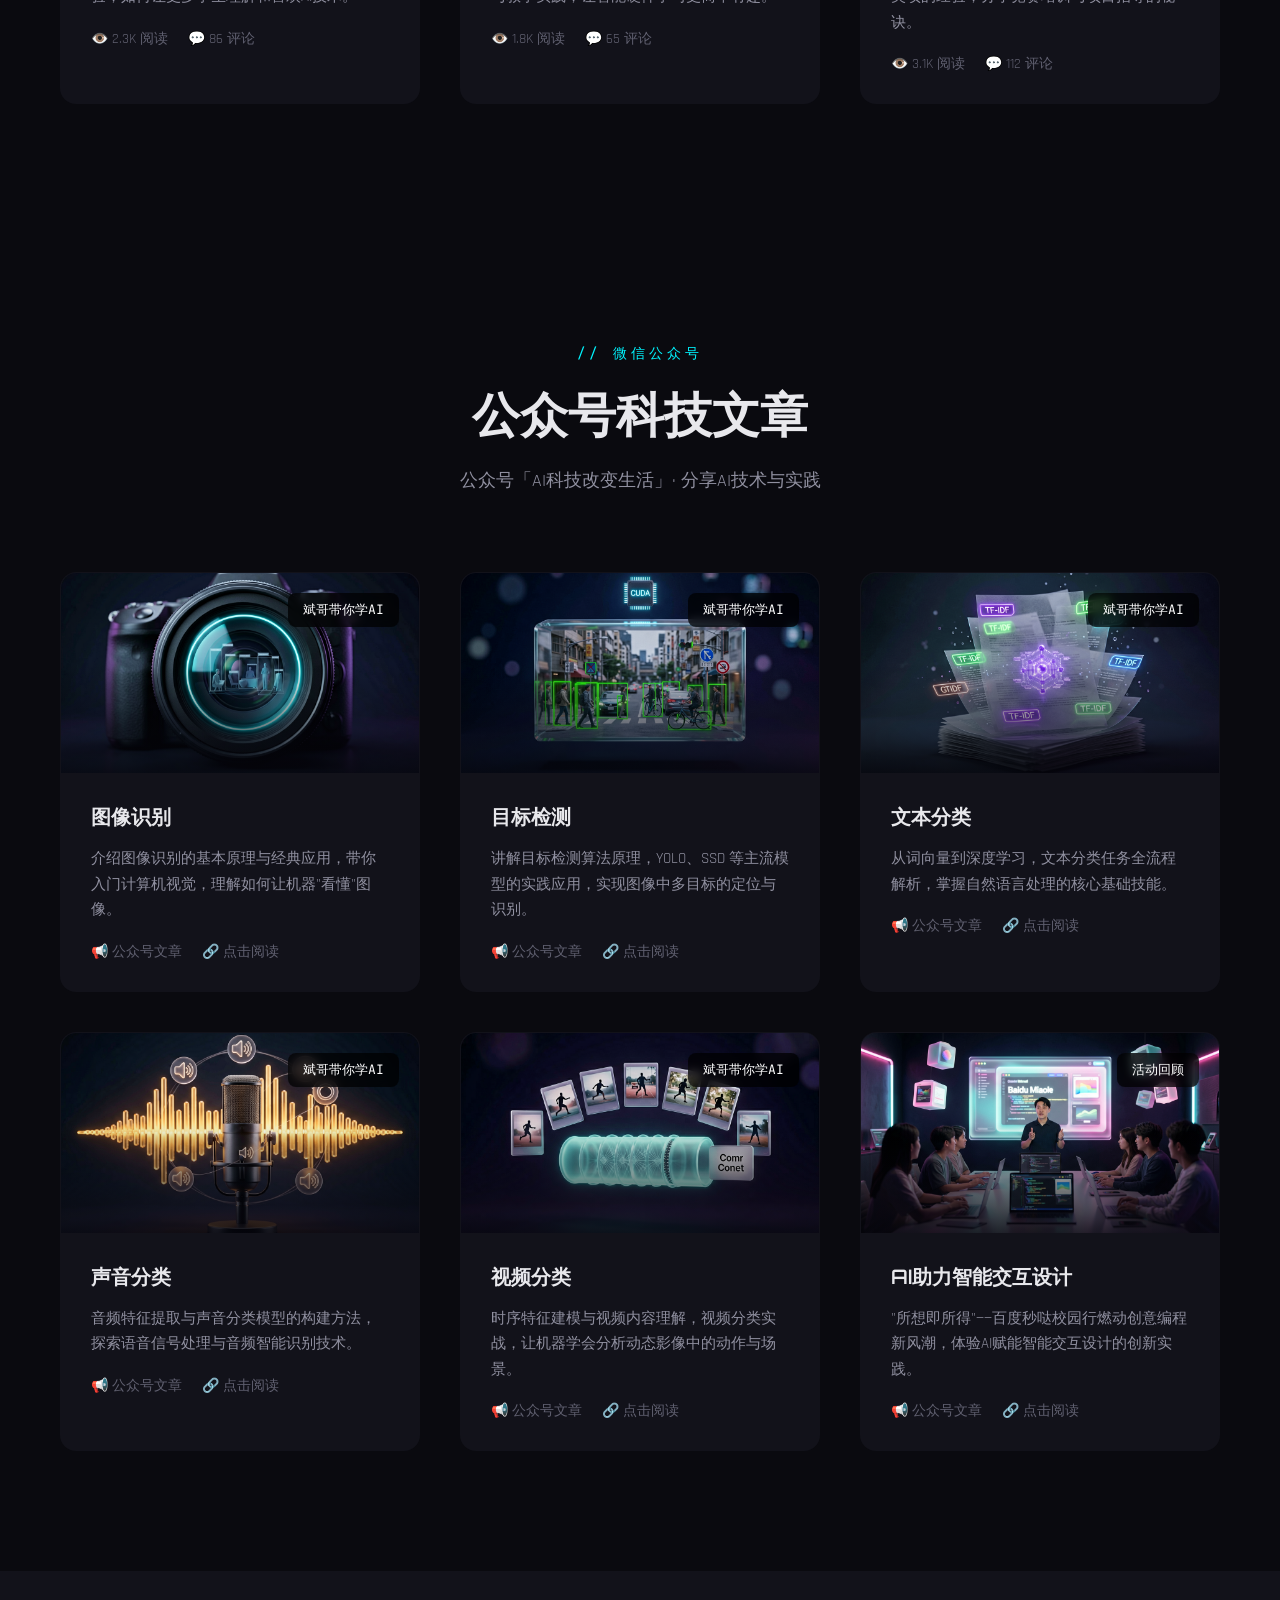
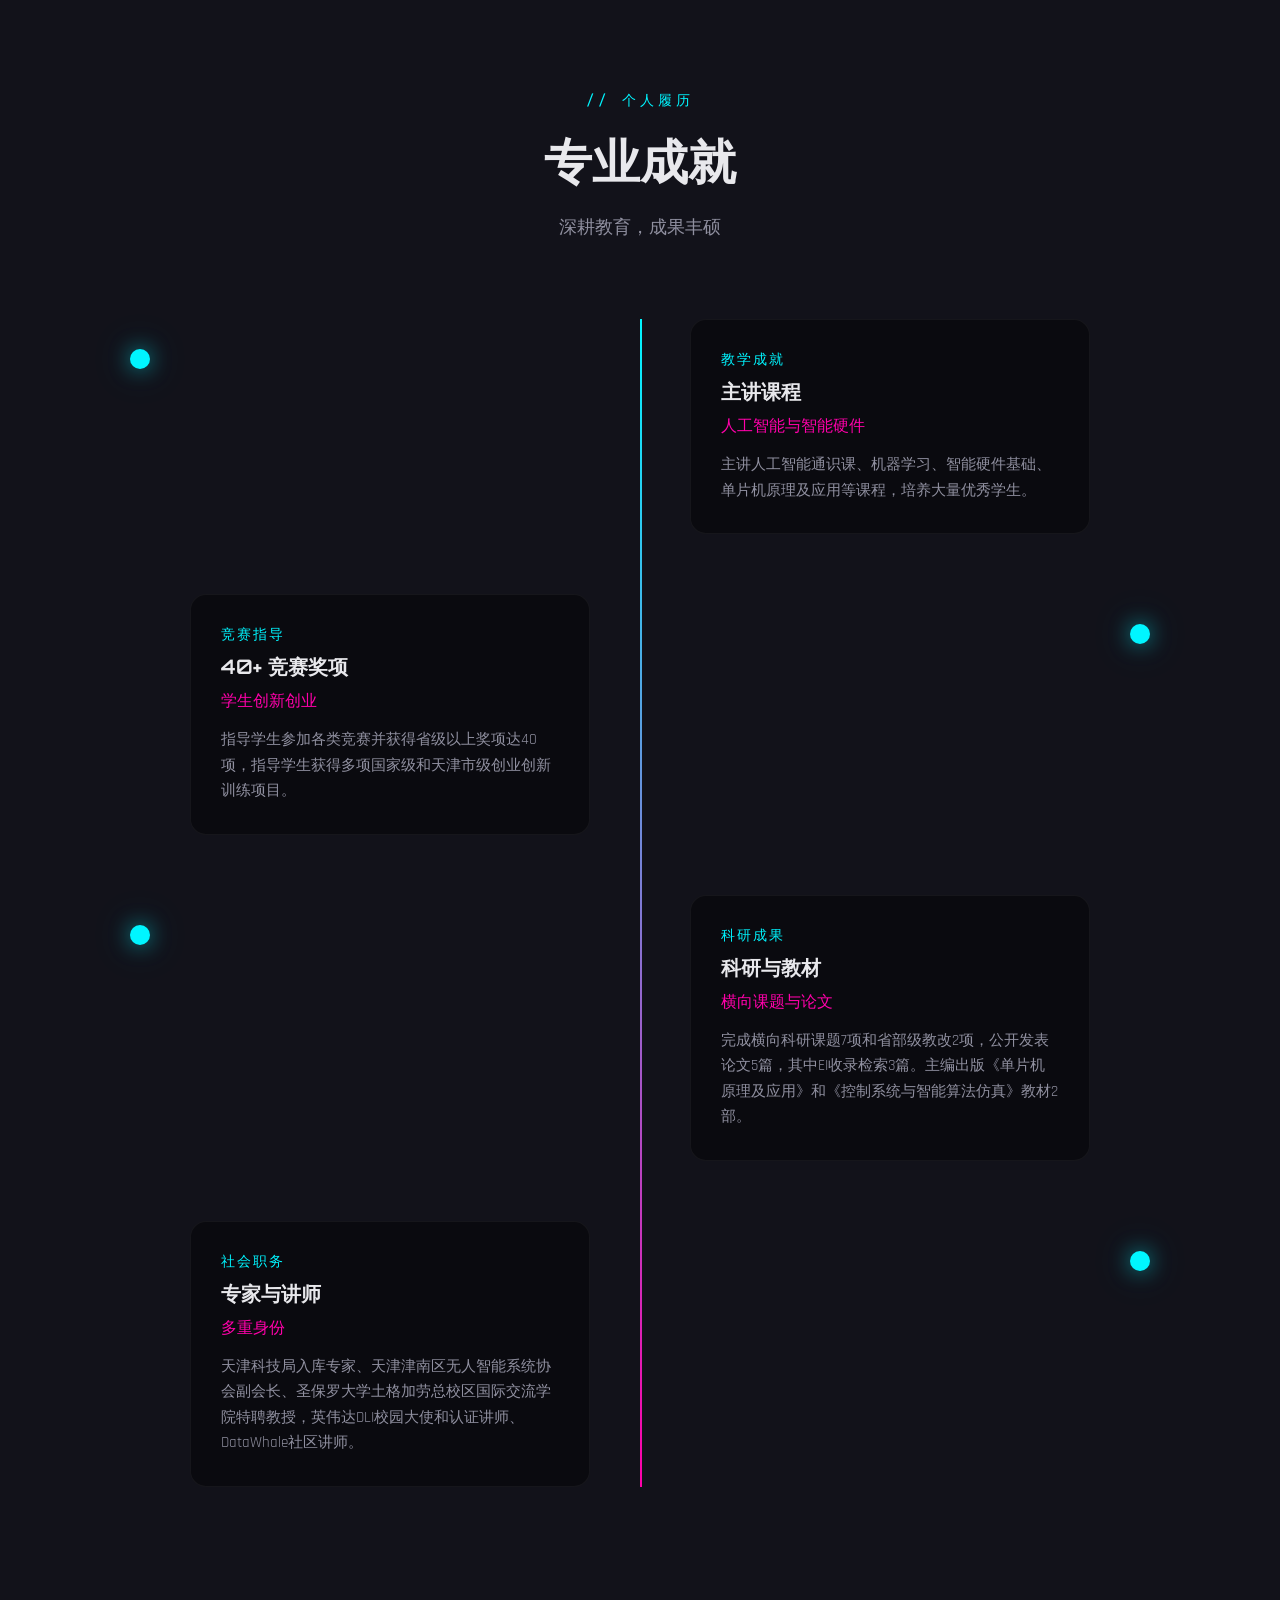
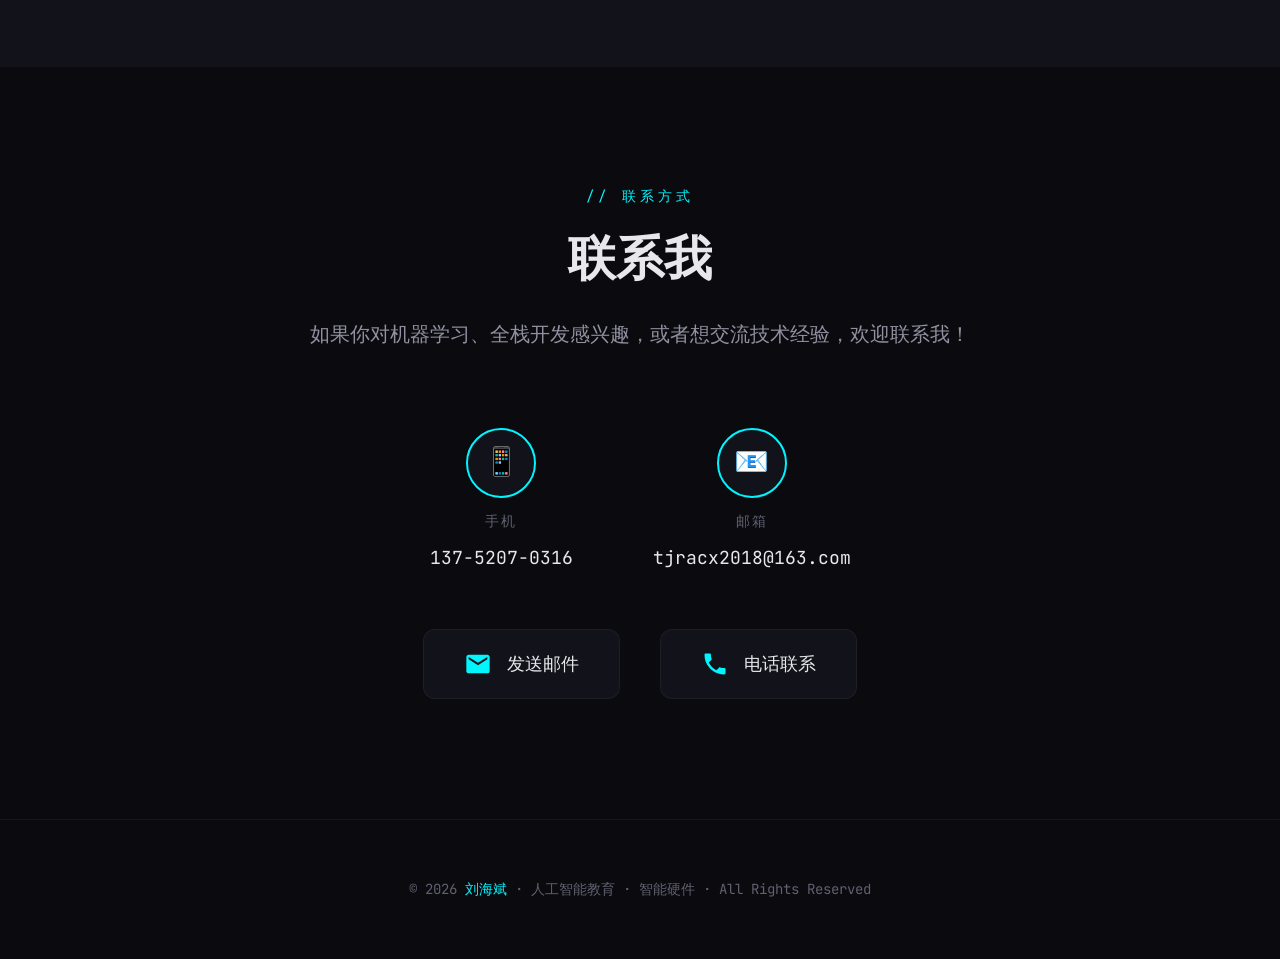
==== commit 5db3b5dd: "新增项目19:NVIDIA GPU加速计算(GitHub Pages),共19个项目" ====
--- a/index.html
+++ b/index.html
@@ -755,6 +755,7 @@
         .project-card:nth-child(16) .project-image { background-image: url("项目背景图/16_高校教师工作台.png"); }
         .project-card:nth-child(17) .project-image { background-image: url("项目背景图/17_世界大模型概述.png"); }
         .project-card:nth-child(18) .project-image { background-image: url("项目背景图/18_脑机融合智能.png"); }
+        .project-card:nth-child(19) .project-image { background-image: url("项目背景图/19_NVIDIA_GPU加速计算.png"); }
 
         .project-image::after {
             content: '';
@@ -2449,6 +2450,23 @@
                         </div>
                         <h3 class="project-title">脑机融合智能</h3>
                         <p class="project-desc">探索脑机接口(BCI)与人工智能深度融合的前沿技术，涵盖脑电信号采集与解码、神经反馈训练、意念控制、神经康复等方向，呈现人机协同智能的科研进展、教学实验与产业应用全景。</p>
+                    </div>
+                </div>
+                <!-- 项目19: NVIDIA GPU加速计算 -->
+                <div class="project-card" onclick="window.open('https://lhbzx1984.github.io/nvidia_gpu/', '_blank')">
+                    <div class="project-image">
+                        <div class="project-overlay">
+                            <a href="https://lhbzx1984.github.io/nvidia_gpu/" target="_blank" rel="noopener" class="project-link-btn" onclick="event.stopPropagation()">访问项目</a>
+                        </div>
+                    </div>
+                    <div class="project-content">
+                        <div class="project-tags">
+                            <span class="project-tag">NVIDIA</span>
+                            <span class="project-tag">GPU</span>
+                            <span class="project-tag">高性能计算</span>
+                        </div>
+                        <h3 class="project-title">NVIDIA GPU加速计算</h3>
+                        <p class="project-desc">基于NVIDIA GPU的高性能并行计算教学与实验项目，涵盖CUDA编程、Tensor Core深度学习加速、多卡分布式训练、cuDNN/cuBLAS算子优化、GPU性能调优等核心内容，服务于AI模型训练与科学计算加速的科研与教学实践。</p>
                     </div>
                 </div>
             </div>
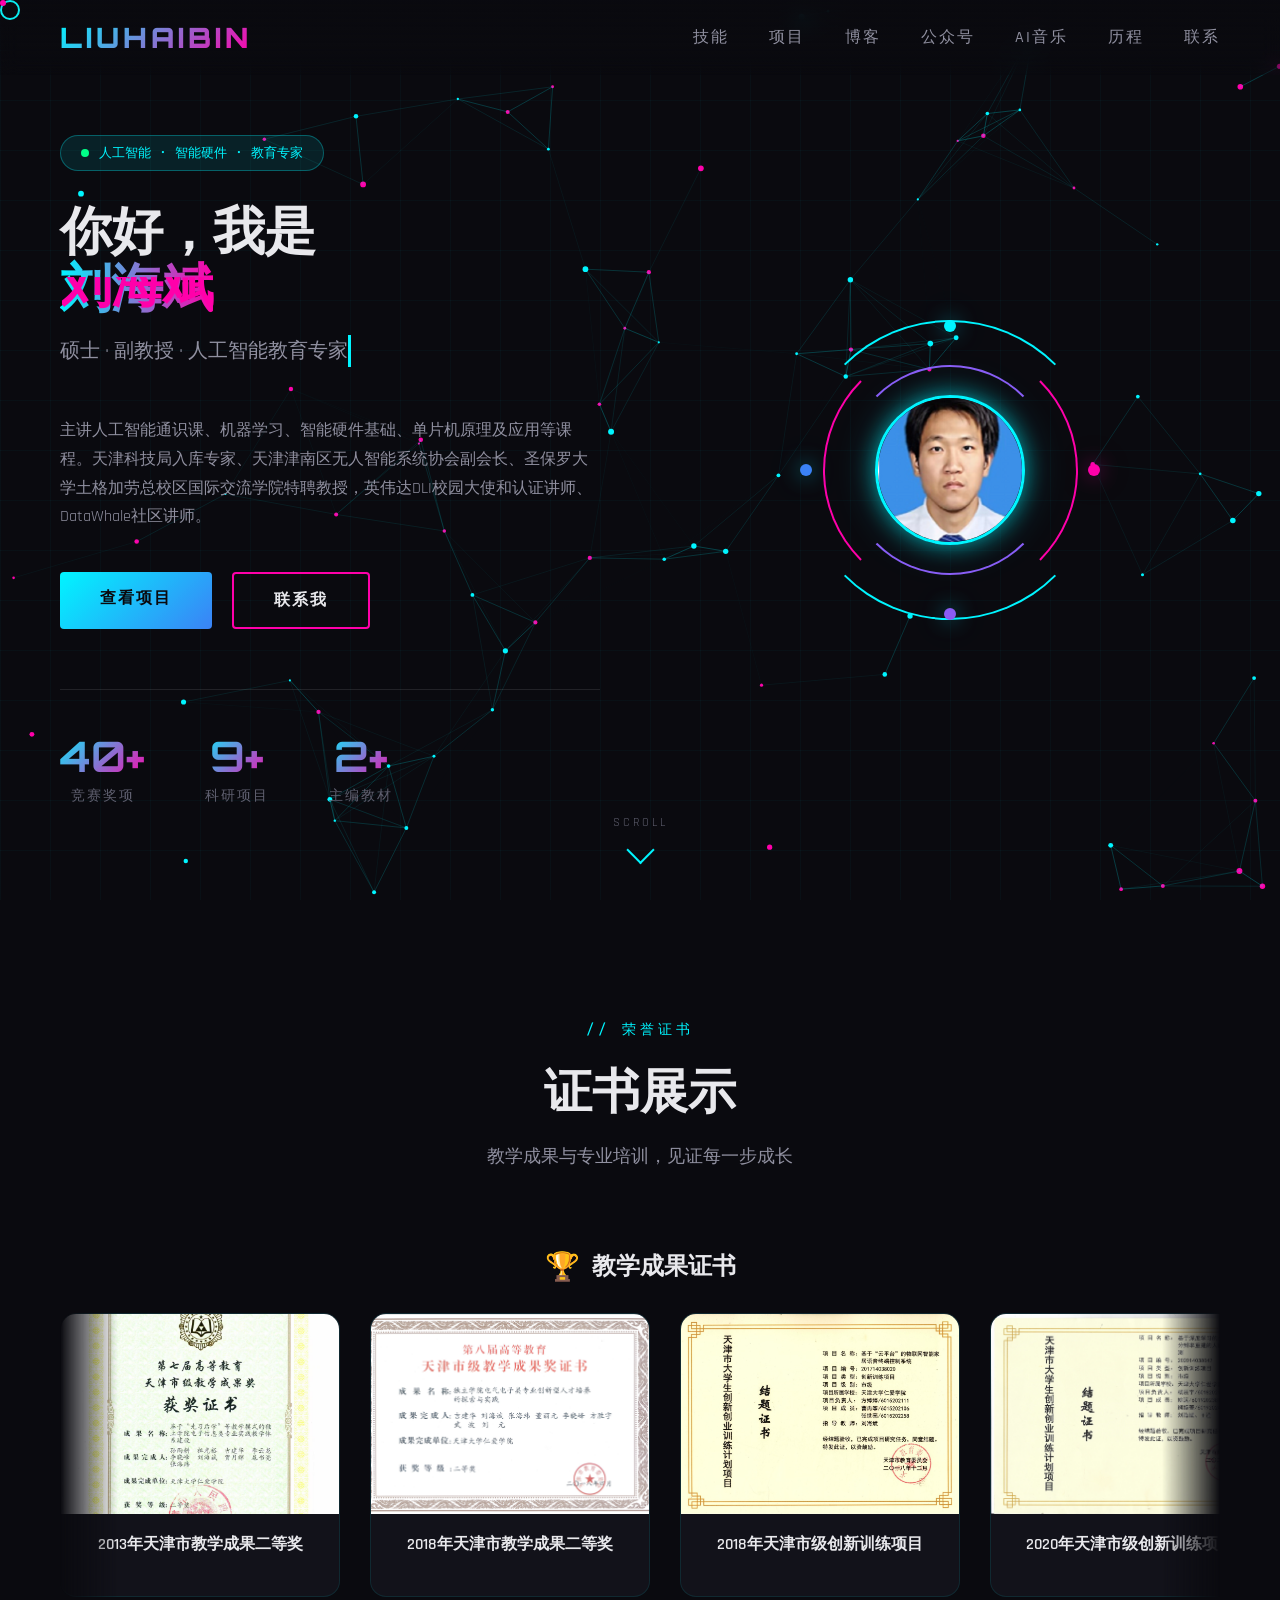
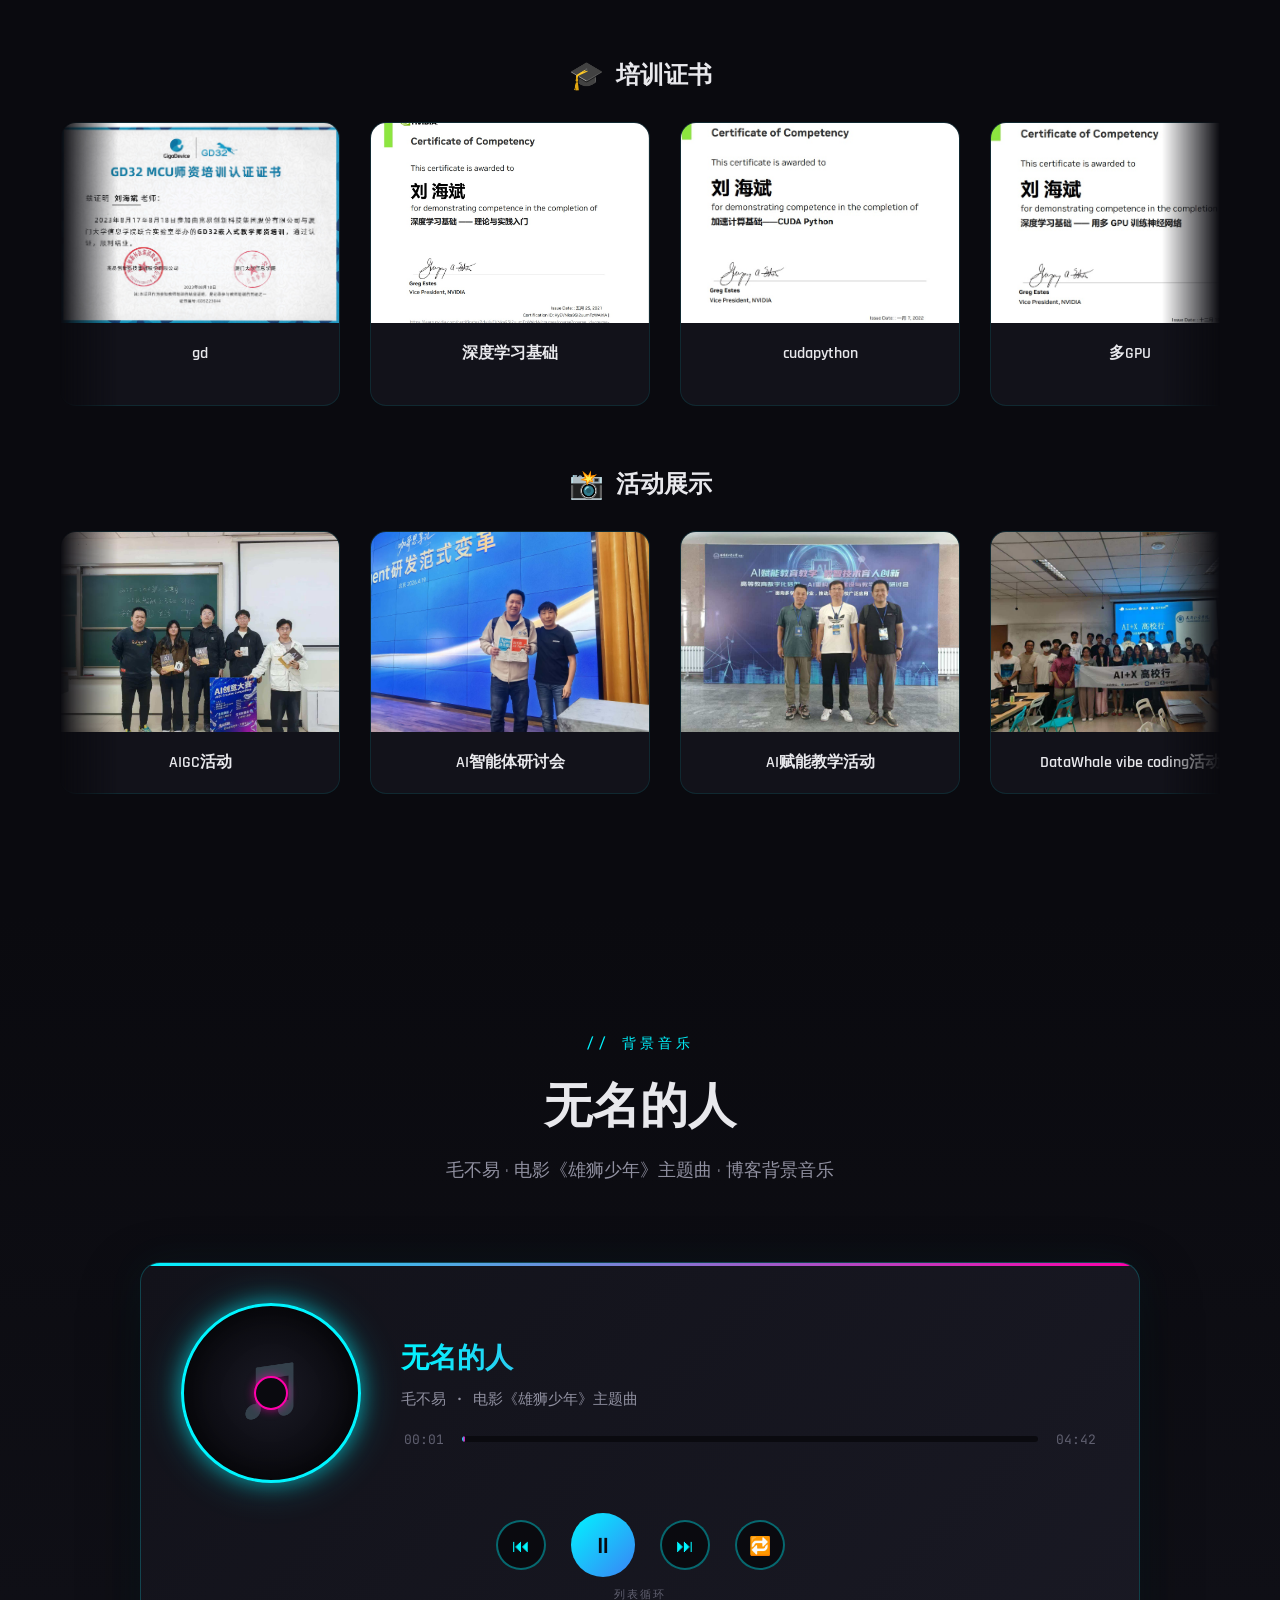
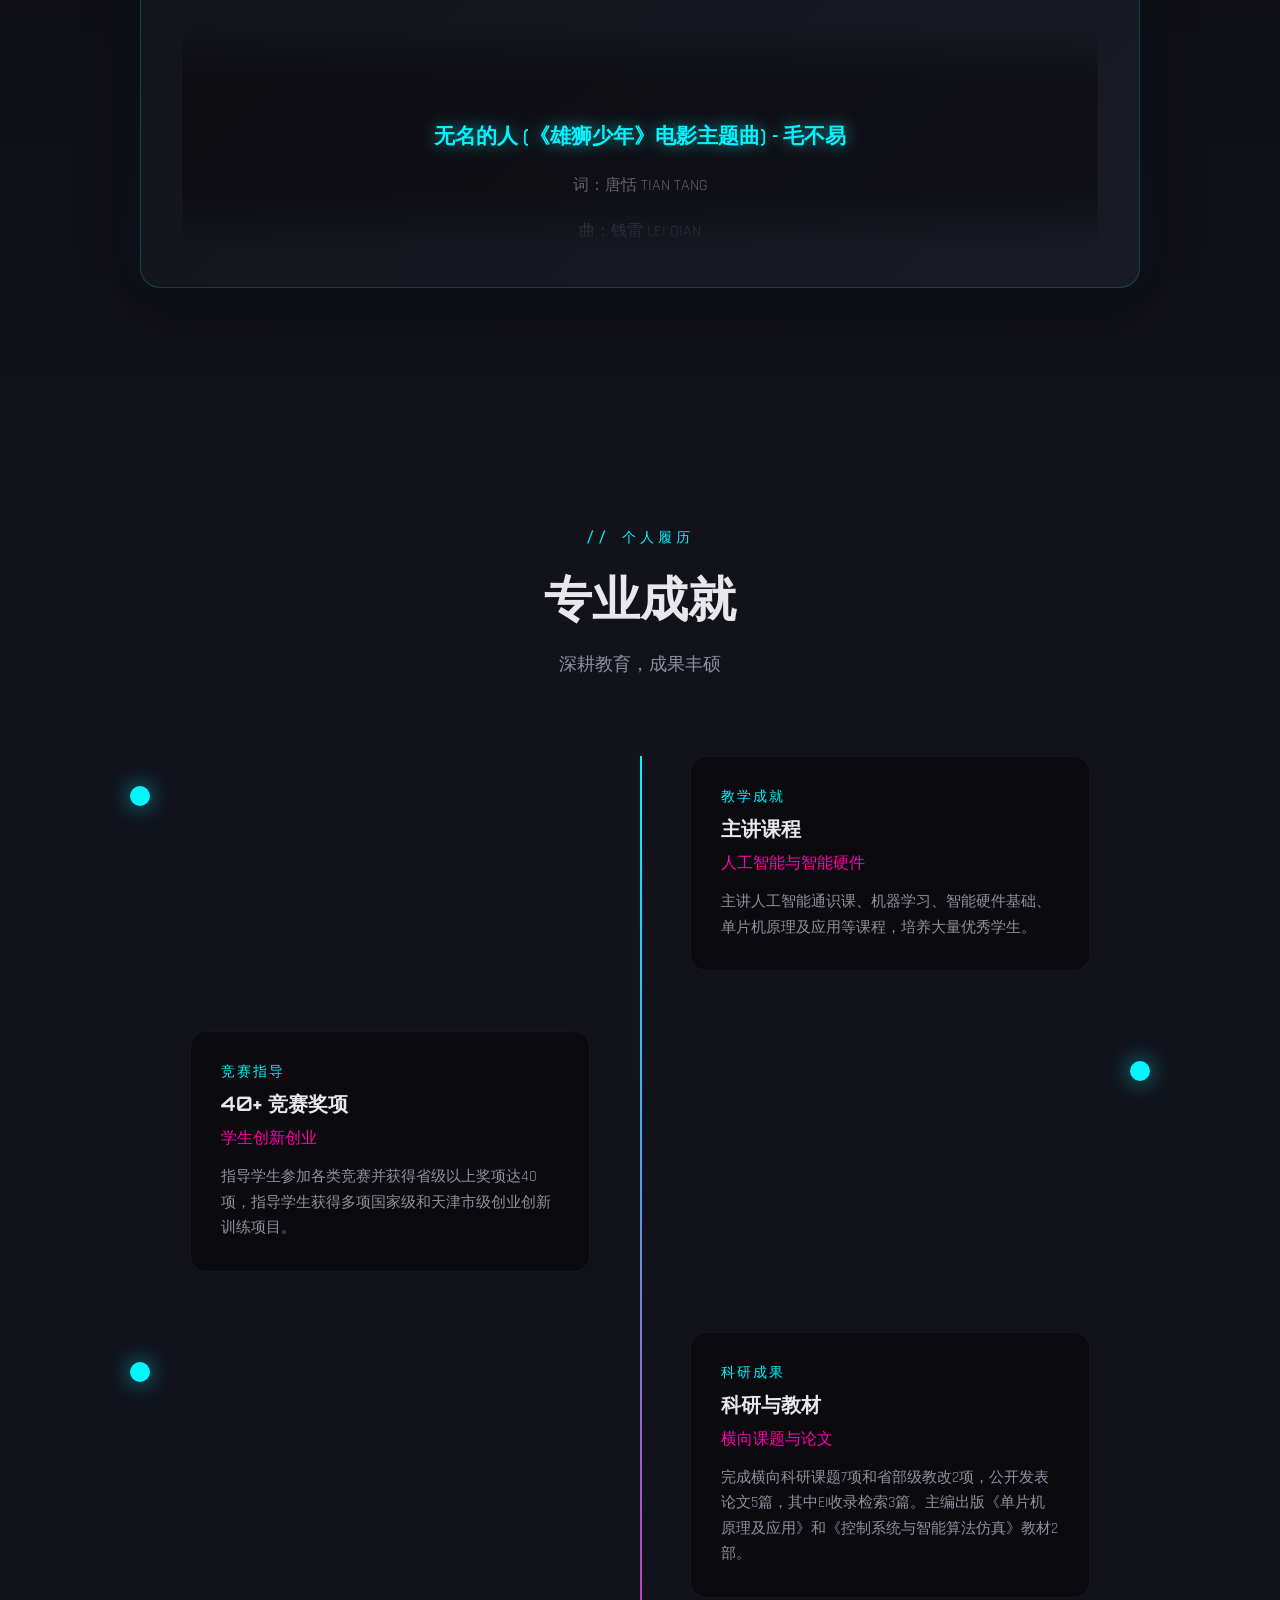
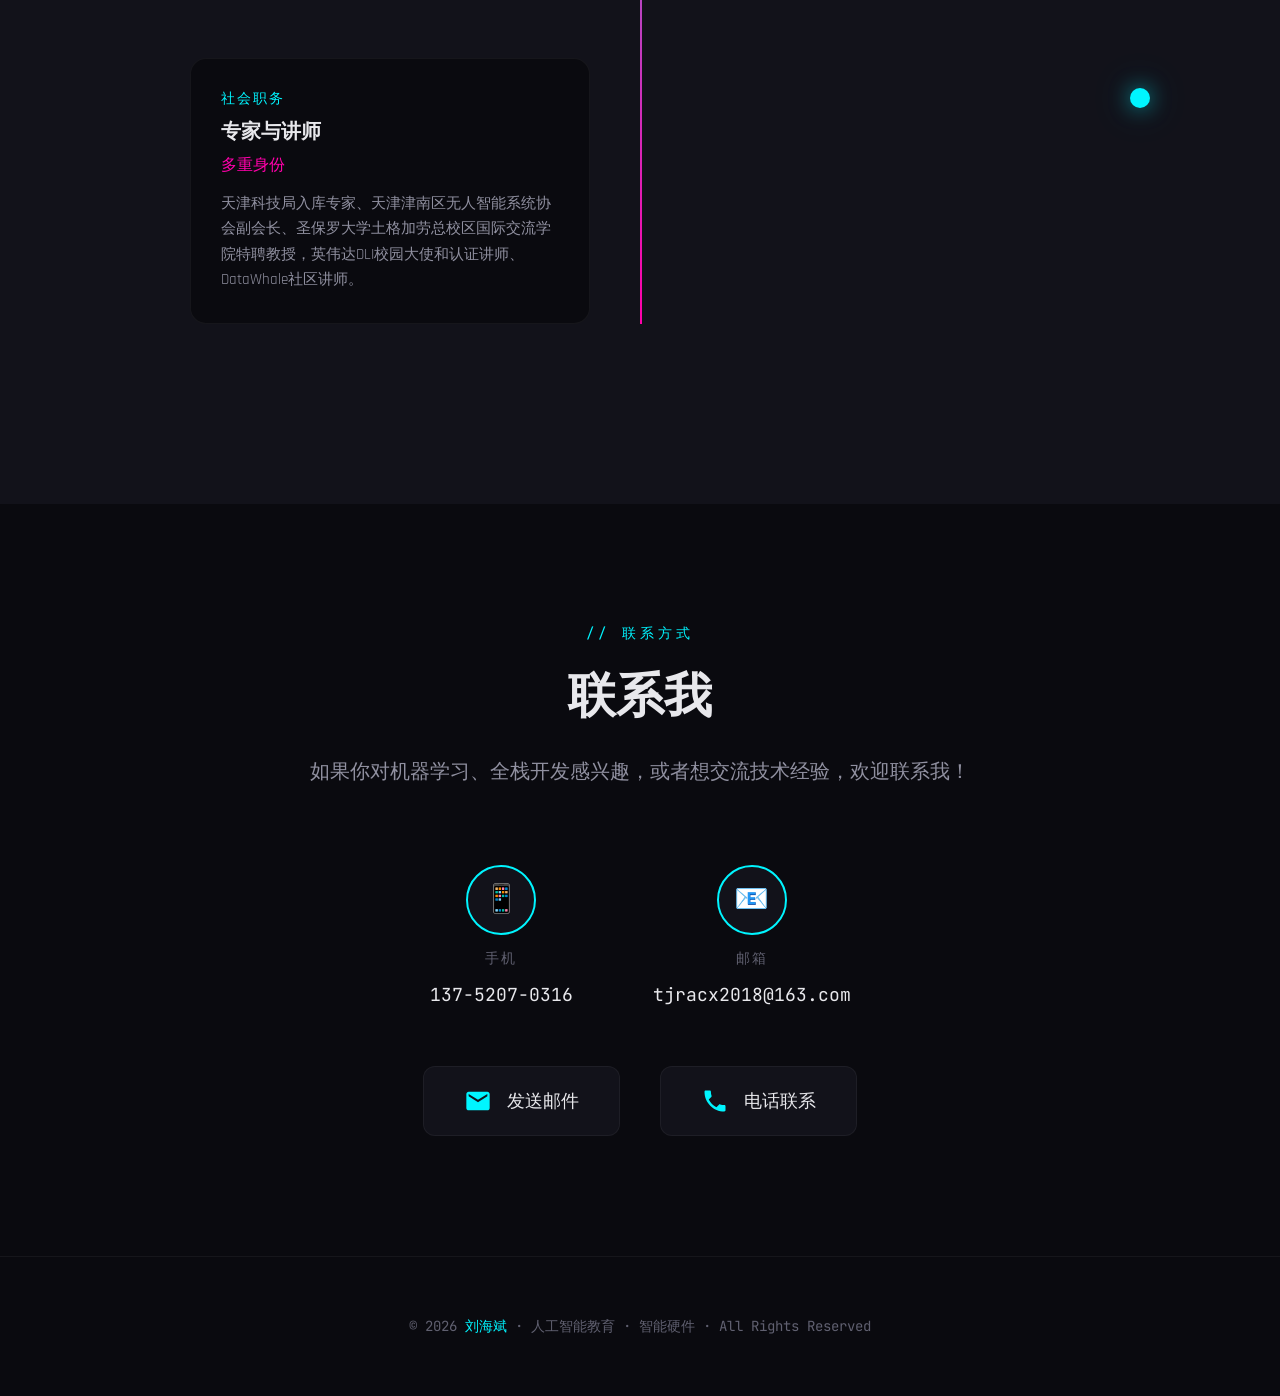
==== commit 4963e67a: "拆分主页:技能/项目/博客/公众号/AI音乐独立成页,新增common.css/js共享资源,AI音乐播放器支持7首歌曲" ====
--- a/index.html
+++ b/index.html
@@ -5,1978 +5,7 @@
     <meta name="viewport" content="width=device-width, initial-scale=1.0">
     <title>刘海斌 | 全栈开发工程师 · 机器学习研究员</title>
     <link href="https://fonts.googleapis.com/css2?family=Orbitron:wght@400;700;900&family=Rajdhani:wght@300;400;500;600;700&family=JetBrains+Mono:wght@300;400;500&display=swap" rel="stylesheet">
-    <style>
-        :root {
-            --bg-primary: #0a0a0f;
-            --bg-secondary: #12121a;
-            --bg-tertiary: #1a1a25;
-            --accent-cyan: #00f5ff;
-            --accent-magenta: #ff00aa;
-            --accent-purple: #8b5cf6;
-            --accent-blue: #3b82f6;
-            --text-primary: #e8e8ec;
-            --text-secondary: #9090a0;
-            --text-muted: #606070;
-            --glow-cyan: 0 0 20px rgba(0, 245, 255, 0.5), 0 0 40px rgba(0, 245, 255, 0.3);
-            --glow-magenta: 0 0 20px rgba(255, 0, 170, 0.5), 0 0 40px rgba(255, 0, 170, 0.3);
-        }
-
-        * {
-            margin: 0;
-            padding: 0;
-            box-sizing: border-box;
-        }
-
-        html {
-            scroll-behavior: smooth;
-        }
-
-        body {
-            font-family: 'Rajdhani', sans-serif;
-            background: var(--bg-primary);
-            color: var(--text-primary);
-            overflow-x: hidden;
-            cursor: none;
-        }
-
-        ::selection {
-            background: var(--accent-cyan);
-            color: var(--bg-primary);
-        }
-
-        ::-webkit-scrollbar {
-            width: 8px;
-        }
-
-        ::-webkit-scrollbar-track {
-            background: var(--bg-secondary);
-        }
-
-        ::-webkit-scrollbar-thumb {
-            background: linear-gradient(180deg, var(--accent-cyan), var(--accent-magenta));
-            border-radius: 4px;
-        }
-
-        #particles-canvas {
-            position: fixed;
-            top: 0;
-            left: 0;
-            width: 100%;
-            height: 100%;
-            z-index: 0;
-            pointer-events: none;
-        }
-
-        .grid-overlay {
-            position: fixed;
-            top: 0;
-            left: 0;
-            width: 100%;
-            height: 100%;
-            background-image: 
-                linear-gradient(rgba(0, 245, 255, 0.03) 1px, transparent 1px),
-                linear-gradient(90deg, rgba(0, 245, 255, 0.03) 1px, transparent 1px);
-            background-size: 50px 50px;
-            z-index: 1;
-            pointer-events: none;
-        }
-
-        .cursor {
-            width: 20px;
-            height: 20px;
-            border: 2px solid var(--accent-cyan);
-            border-radius: 50%;
-            position: fixed;
-            pointer-events: none;
-            z-index: 9999;
-            transition: transform 0.1s ease, border-color 0.3s ease;
-            mix-blend-mode: difference;
-        }
-
-        .cursor-dot {
-            width: 6px;
-            height: 6px;
-            background: var(--accent-magenta);
-            border-radius: 50%;
-            position: fixed;
-            pointer-events: none;
-            z-index: 9999;
-            transition: transform 0.05s ease;
-        }
-
-        .cursor.hover {
-            transform: scale(2);
-            border-color: var(--accent-magenta);
-        }
-
-        .main-container {
-            position: relative;
-            z-index: 10;
-        }
-
-        nav {
-            position: fixed;
-            top: 0;
-            left: 0;
-            right: 0;
-            padding: 20px 60px;
-            display: flex;
-            justify-content: space-between;
-            align-items: center;
-            z-index: 1000;
-            background: linear-gradient(180deg, rgba(10, 10, 15, 0.95) 0%, transparent 100%);
-            backdrop-filter: blur(10px);
-        }
-
-        .logo {
-            font-family: 'Orbitron', sans-serif;
-            font-size: 28px;
-            font-weight: 900;
-            background: linear-gradient(135deg, var(--accent-cyan), var(--accent-magenta));
-            -webkit-background-clip: text;
-            -webkit-text-fill-color: transparent;
-            background-clip: text;
-            letter-spacing: 4px;
-            position: relative;
-            animation: logoGlow 3s ease-in-out infinite;
-        }
-
-        @keyframes logoGlow {
-            0%, 100% { filter: drop-shadow(0 0 10px rgba(0, 245, 255, 0.5)); }
-            50% { filter: drop-shadow(0 0 20px rgba(255, 0, 170, 0.7)); }
-        }
-
-        .nav-links {
-            display: flex;
-            gap: 40px;
-            list-style: none;
-        }
-
-        .nav-links a {
-            color: var(--text-secondary);
-            text-decoration: none;
-            font-size: 16px;
-            font-weight: 500;
-            letter-spacing: 2px;
-            text-transform: uppercase;
-            position: relative;
-            padding: 10px 0;
-            transition: color 0.3s ease;
-        }
-
-        .nav-links a::after {
-            content: '';
-            position: absolute;
-            bottom: 0;
-            left: 0;
-            width: 0;
-            height: 2px;
-            background: linear-gradient(90deg, var(--accent-cyan), var(--accent-magenta));
-            transition: width 0.3s ease;
-        }
-
-        .nav-links a:hover {
-            color: var(--text-primary);
-        }
-
-        .nav-links a:hover::after {
-            width: 100%;
-        }
-
-        .hero {
-            min-height: 100vh;
-            display: flex;
-            align-items: center;
-            justify-content: center;
-            padding: 120px 60px 80px;
-            position: relative;
-            overflow: hidden;
-        }
-
-        .hero-content {
-            max-width: 1200px;
-            width: 100%;
-            display: grid;
-            grid-template-columns: 1fr 1fr;
-            gap: 80px;
-            align-items: center;
-        }
-
-        .hero-text {
-            opacity: 0;
-            animation: fadeInUp 1s ease forwards;
-            animation-delay: 0.5s;
-        }
-
-        @keyframes fadeInUp {
-            from {
-                opacity: 0;
-                transform: translateY(50px);
-            }
-            to {
-                opacity: 1;
-                transform: translateY(0);
-            }
-        }
-
-        .hero-badge {
-            display: inline-flex;
-            align-items: center;
-            gap: 10px;
-            padding: 8px 20px;
-            background: rgba(0, 245, 255, 0.1);
-            border: 1px solid rgba(0, 245, 255, 0.3);
-            border-radius: 50px;
-            font-family: 'JetBrains Mono', monospace;
-            font-size: 13px;
-            color: var(--accent-cyan);
-            margin-bottom: 30px;
-            animation: badgePulse 2s ease-in-out infinite;
-        }
-
-        @keyframes badgePulse {
-            0%, 100% { box-shadow: 0 0 20px rgba(0, 245, 255, 0.2); }
-            50% { box-shadow: 0 0 30px rgba(0, 245, 255, 0.4); }
-        }
-
-        .status-dot {
-            width: 8px;
-            height: 8px;
-            background: #00ff88;
-            border-radius: 50%;
-            animation: statusBlink 1.5s ease-in-out infinite;
-        }
-
-        @keyframes statusBlink {
-            0%, 100% { opacity: 1; }
-            50% { opacity: 0.3; }
-        }
-
-        .hero-title {
-            font-family: 'Orbitron', sans-serif;
-            font-size: 52px;
-            font-weight: 900;
-            line-height: 1.1;
-            margin-bottom: 20px;
-            letter-spacing: -1px;
-        }
-
-        .hero-title .line1 {
-            color: var(--text-primary);
-        }
-
-        .hero-title .line2 {
-            background: linear-gradient(90deg, var(--accent-cyan), var(--accent-magenta));
-            -webkit-background-clip: text;
-            -webkit-text-fill-color: transparent;
-            background-clip: text;
-            position: relative;
-        }
-
-        .hero-title .line2::after {
-            content: '';
-            position: absolute;
-            bottom: 5px;
-            left: 0;
-            width: 100%;
-            height: 3px;
-            background: linear-gradient(90deg, var(--accent-cyan), transparent);
-        }
-
-        .hero-subtitle {
-            font-size: 20px;
-            color: var(--text-secondary);
-            margin-bottom: 40px;
-            line-height: 1.6;
-            font-weight: 400;
-        }
-
-        .typewriter {
-            display: inline-block;
-            overflow: hidden;
-            border-right: 3px solid var(--accent-cyan);
-            white-space: nowrap;
-            animation: typing 3s steps(30) infinite, blink 0.8s step-end infinite;
-        }
-
-        @keyframes typing {
-            0%, 100% { width: 0; }
-            50%, 90% { width: 100%; }
-        }
-
-        @keyframes blink {
-            50% { border-color: transparent; }
-        }
-
-        .hero-buttons {
-            display: flex;
-            gap: 20px;
-            margin-top: 40px;
-        }
-
-        .btn {
-            padding: 16px 40px;
-            font-family: 'Rajdhani', sans-serif;
-            font-size: 16px;
-            font-weight: 600;
-            letter-spacing: 2px;
-            text-transform: uppercase;
-            text-decoration: none;
-            border-radius: 4px;
-            transition: all 0.3s ease;
-            position: relative;
-            overflow: hidden;
-        }
-
-        .btn-primary {
-            background: linear-gradient(135deg, var(--accent-cyan), var(--accent-blue));
-            color: var(--bg-primary);
-            border: none;
-        }
-
-        .btn-primary::before {
-            content: '';
-            position: absolute;
-            top: 0;
-            left: -100%;
-            width: 100%;
-            height: 100%;
-            background: linear-gradient(90deg, transparent, rgba(255, 255, 255, 0.3), transparent);
-            transition: left 0.5s ease;
-        }
-
-        .btn-primary:hover::before {
-            left: 100%;
-        }
-
-        .btn-primary:hover {
-            box-shadow: var(--glow-cyan);
-            transform: translateY(-3px);
-        }
-
-        .btn-secondary {
-            background: transparent;
-            color: var(--text-primary);
-            border: 2px solid var(--accent-magenta);
-        }
-
-        .btn-secondary:hover {
-            background: rgba(255, 0, 170, 0.1);
-            box-shadow: var(--glow-magenta);
-            transform: translateY(-3px);
-        }
-
-        .hero-visual {
-            position: relative;
-            height: 500px;
-            display: flex;
-            align-items: center;
-            justify-content: center;
-            opacity: 0;
-            animation: fadeInRight 1s ease forwards;
-            animation-delay: 1s;
-        }
-
-        @keyframes fadeInRight {
-            from {
-                opacity: 0;
-                transform: translateX(50px);
-            }
-            to {
-                opacity: 1;
-                transform: translateX(0);
-            }
-        }
-
-        .avatar-container {
-            position: relative;
-            width: 300px;
-            height: 300px;
-        }
-
-        .avatar-ring {
-            position: absolute;
-            border-radius: 50%;
-            border: 2px solid transparent;
-            animation: ringRotate 8s linear infinite;
-        }
-
-        .avatar-ring:nth-child(1) {
-            width: 100%;
-            height: 100%;
-            border-top-color: var(--accent-cyan);
-            border-bottom-color: var(--accent-cyan);
-        }
-
-        .avatar-ring:nth-child(2) {
-            width: 85%;
-            height: 85%;
-            top: 7.5%;
-            left: 7.5%;
-            animation-duration: 6s;
-            animation-direction: reverse;
-            border-left-color: var(--accent-magenta);
-            border-right-color: var(--accent-magenta);
-        }
-
-        .avatar-ring:nth-child(3) {
-            width: 70%;
-            height: 70%;
-            top: 15%;
-            left: 15%;
-            animation-duration: 4s;
-            border-top-color: var(--accent-purple);
-            border-bottom-color: var(--accent-purple);
-        }
-
-        @keyframes ringRotate {
-            from { transform: rotate(0deg); }
-            to { transform: rotate(360deg); }
-        }
-
-        .avatar-core {
-            position: absolute;
-            width: 50%;
-            height: 50%;
-            top: 25%;
-            left: 25%;
-            border-radius: 50%;
-            display: flex;
-            align-items: center;
-            justify-content: center;
-            box-shadow: var(--glow-cyan);
-            overflow: hidden;
-            border: 3px solid var(--accent-cyan);
-        }
-
-        .avatar-core img {
-            width: 100%;
-            height: 100%;
-            object-fit: cover;
-        }
-
-        .avatar-core-custom {
-            position: absolute;
-            width: 50%;
-            height: 50%;
-            top: 25%;
-            left: 25%;
-            border-radius: 50%;
-            background: linear-gradient(135deg, #1a1a25, #0a0a0f);
-            display: flex;
-            align-items: center;
-            justify-content: center;
-            box-shadow: 0 0 20px rgba(0, 245, 255, 0.5), 0 0 40px rgba(0, 245, 255, 0.3);
-            border: 3px solid #00f5ff;
-            overflow: hidden;
-        }
-
-        .avatar-img {
-            width: 100%;
-            height: 100%;
-            object-fit: cover;
-        }
-
-        .orbit {
-            position: absolute;
-            width: 100%;
-            height: 100%;
-            animation: orbitRotate 12s linear infinite;
-        }
-
-        .orbit-item {
-            position: absolute;
-            width: 12px;
-            height: 12px;
-            background: var(--accent-cyan);
-            border-radius: 50%;
-            box-shadow: var(--glow-cyan);
-        }
-
-        .orbit-item:nth-child(1) {
-            top: 0;
-            left: 50%;
-            transform: translateX(-50%);
-            background: var(--accent-cyan);
-        }
-
-        .orbit-item:nth-child(2) {
-            top: 50%;
-            right: 0;
-            transform: translateY(-50%);
-            background: var(--accent-magenta);
-            box-shadow: var(--glow-magenta);
-        }
-
-        .orbit-item:nth-child(3) {
-            bottom: 0;
-            left: 50%;
-            transform: translateX(-50%);
-            background: var(--accent-purple);
-        }
-
-        .orbit-item:nth-child(4) {
-            top: 50%;
-            left: 0;
-            transform: translateY(-50%);
-            background: var(--accent-blue);
-        }
-
-        @keyframes orbitRotate {
-            from { transform: rotate(0deg); }
-            to { transform: rotate(360deg); }
-        }
-
-        .stats-bar {
-            display: flex;
-            gap: 60px;
-            margin-top: 60px;
-            padding-top: 40px;
-            border-top: 1px solid rgba(255, 255, 255, 0.1);
-        }
-
-        .stat-item {
-            text-align: center;
-        }
-
-        .stat-number {
-            font-family: 'Orbitron', sans-serif;
-            font-size: 42px;
-            font-weight: 700;
-            background: linear-gradient(135deg, var(--accent-cyan), var(--accent-magenta));
-            -webkit-background-clip: text;
-            -webkit-text-fill-color: transparent;
-            background-clip: text;
-        }
-
-        .stat-label {
-            font-size: 14px;
-            color: var(--text-muted);
-            text-transform: uppercase;
-            letter-spacing: 2px;
-            margin-top: 5px;
-        }
-
-        .section {
-            padding: 120px 60px;
-            position: relative;
-        }
-
-        .section-header {
-            text-align: center;
-            margin-bottom: 80px;
-        }
-
-        .section-tag {
-            font-family: 'JetBrains Mono', monospace;
-            font-size: 14px;
-            color: var(--accent-cyan);
-            letter-spacing: 4px;
-            text-transform: uppercase;
-            margin-bottom: 20px;
-            display: block;
-        }
-
-        .section-title {
-            font-family: 'Orbitron', sans-serif;
-            font-size: 48px;
-            font-weight: 700;
-            margin-bottom: 20px;
-        }
-
-        .section-subtitle {
-            font-size: 18px;
-            color: var(--text-secondary);
-            max-width: 600px;
-            margin: 0 auto;
-        }
-
-        .skills-grid {
-            display: grid;
-            grid-template-columns: repeat(4, 1fr);
-            gap: 30px;
-            max-width: 1400px;
-            margin: 0 auto;
-        }
-
-        .skill-card {
-            background: linear-gradient(135deg, var(--bg-secondary), var(--bg-tertiary));
-            border: 1px solid rgba(255, 255, 255, 0.05);
-            border-radius: 16px;
-            padding: 40px 30px;
-            position: relative;
-            overflow: hidden;
-            transition: all 0.4s ease;
-            cursor: pointer;
-        }
-
-        .skill-card::before {
-            content: '';
-            position: absolute;
-            top: 0;
-            left: 0;
-            right: 0;
-            height: 3px;
-            background: linear-gradient(90deg, var(--accent-cyan), var(--accent-magenta));
-            transform: scaleX(0);
-            transition: transform 0.4s ease;
-        }
-
-        .skill-card:hover::before {
-            transform: scaleX(1);
-        }
-
-        .skill-card:hover {
-            transform: translateY(-10px);
-            border-color: rgba(0, 245, 255, 0.3);
-            box-shadow: 0 20px 40px rgba(0, 0, 0, 0.3);
-        }
-
-        .skill-icon {
-            width: 70px;
-            height: 70px;
-            background: var(--bg-tertiary) center/cover no-repeat;
-            border-radius: 16px;
-            margin-bottom: 25px;
-            position: relative;
-            overflow: hidden;
-            box-shadow: 0 8px 24px rgba(0,0,0,0.35);
-        }
-
-        /* 为每张技能图添加细微彩色边框呼应原渐变 */
-        .skill-card:nth-child(1) .skill-icon { background-image: url("技能图标/skill1_python.png"); border: 2px solid rgba(0,245,255,0.45); }
-        .skill-card:nth-child(2) .skill-icon { background-image: url("技能图标/skill2_machine_learning.png"); border: 2px solid rgba(139,92,246,0.45); }
-        .skill-card:nth-child(3) .skill-icon { background-image: url("技能图标/skill3_web_development.png"); border: 2px solid rgba(6,182,212,0.45); }
-        .skill-card:nth-child(4) .skill-icon { background-image: url("技能图标/skill4_database.png"); border: 2px solid rgba(245,158,11,0.45); }
-        .skill-card:nth-child(5) .skill-icon { background-image: url("技能图标/skill5_containerization.png"); border: 2px solid rgba(99,102,241,0.45); }
-        .skill-card:nth-child(6) .skill-icon { background-image: url("技能图标/skill6_data_analysis.png"); border: 2px solid rgba(236,72,153,0.45); }
-        .skill-card:nth-child(7) .skill-icon { background-image: url("技能图标/skill7_toolchain.png"); border: 2px solid rgba(20,184,166,0.45); }
-        .skill-card:nth-child(8) .skill-icon { background-image: url("技能图标/skill8_cloud_services.png"); border: 2px solid rgba(249,115,22,0.45); }
-
-        .skill-name {
-            font-family: 'Orbitron', sans-serif;
-            font-size: 20px;
-            font-weight: 600;
-            margin-bottom: 15px;
-        }
-
-        .skill-desc {
-            font-size: 15px;
-            color: var(--text-secondary);
-            line-height: 1.6;
-        }
-
-        .skill-bar {
-            width: 100%;
-            height: 6px;
-            background: var(--bg-primary);
-            border-radius: 3px;
-            margin-top: 20px;
-            overflow: hidden;
-        }
-
-        .skill-progress {
-            height: 100%;
-            border-radius: 3px;
-            transition: width 1.5s ease;
-            width: 0;
-        }
-
-        .skill-card:nth-child(1) .skill-progress { background: linear-gradient(90deg, #00f5ff, #3b82f6); }
-        .skill-card:nth-child(2) .skill-progress { background: linear-gradient(90deg, #8b5cf6, #ec4899); }
-        .skill-card:nth-child(3) .skill-progress { background: linear-gradient(90deg, #10b981, #06b6d4); }
-        .skill-card:nth-child(4) .skill-progress { background: linear-gradient(90deg, #f59e0b, #ef4444); }
-        .skill-card:nth-child(5) .skill-progress { background: linear-gradient(90deg, #6366f1, #8b5cf6); }
-        .skill-card:nth-child(6) .skill-progress { background: linear-gradient(90deg, #ec4899, #f43f5e); }
-        .skill-card:nth-child(7) .skill-progress { background: linear-gradient(90deg, #14b8a6, #22d3ee); }
-        .skill-card:nth-child(8) .skill-progress { background: linear-gradient(90deg, #f97316, #fbbf24); }
-
-        .skill-percent {
-            font-family: 'JetBrains Mono', monospace;
-            font-size: 13px;
-            color: var(--text-muted);
-            margin-top: 10px;
-        }
-
-        .projects-section {
-            background: var(--bg-secondary);
-        }
-
-        .projects-grid {
-            display: grid;
-            grid-template-columns: repeat(3, 1fr);
-            gap: 30px;
-            max-width: 1400px;
-            margin: 0 auto;
-        }
-
-        .project-card {
-            background: var(--bg-primary);
-            border-radius: 20px;
-            overflow: hidden;
-            position: relative;
-            transition: all 0.5s ease;
-            cursor: pointer;
-        }
-
-        .project-card:hover {
-            transform: translateY(-15px) scale(1.02);
-        }
-
-        .project-image {
-            height: 250px;
-            background: var(--bg-tertiary) center/cover no-repeat;
-            position: relative;
-            overflow: hidden;
-            display: flex;
-            align-items: center;
-            justify-content: center;
-        }
-
-        .project-image-icon {
-            display: none;
-        }
-
-        .project-card:nth-child(1) .project-image { background-image: url("项目背景图/1_中医舌象智能诊断.png"); }
-        .project-card:nth-child(2) .project-image { background-image: url("项目背景图/2_AI简易智能体.png"); }
-        .project-card:nth-child(3) .project-image { background-image: url("项目背景图/3_PaperToPipeline.png"); }
-        .project-card:nth-child(4) .project-image { background-image: url("项目背景图/4_DL_CNN深度学习.png"); }
-        .project-card:nth-child(5) .project-image { background-image: url("项目背景图/5_机器学习训练平台可视化.png"); }
-        .project-card:nth-child(6) .project-image { background-image: url("项目背景图/6_大模型智能对话.png"); }
-        .project-card:nth-child(7) .project-image { background-image: url("项目背景图/7_毕业论文智能评审.png"); }
-        .project-card:nth-child(8) .project-image { background-image: url("项目背景图/8_星际大作战.png"); }
-        .project-card:nth-child(9) .project-image { background-image: url("项目背景图/9_AIGC生图.png"); }
-        .project-card:nth-child(10) .project-image { background-image: url("项目背景图/10_图片数据标注工具.png"); }
-        .project-card:nth-child(11) .project-image { background-image: url("项目背景图/11_AI服务设计人工智能培训.png"); }
-        .project-card:nth-child(12) .project-image { background-image: url("项目背景图/12_OpenCV计算机视觉实验.png"); }
-        .project-card:nth-child(13) .project-image { background-image: url("项目背景图/13_圣诞消消乐.png"); }
-        .project-card:nth-child(14) .project-image { background-image: url("项目背景图/14_津门游.png"); }
-        .project-card:nth-child(15) .project-image { background-image: url("项目背景图/15_RAG智能体设计培训教案.png"); }
-        .project-card:nth-child(16) .project-image { background-image: url("项目背景图/16_高校教师工作台.png"); }
-        .project-card:nth-child(17) .project-image { background-image: url("项目背景图/17_世界大模型概述.png"); }
-        .project-card:nth-child(18) .project-image { background-image: url("项目背景图/18_脑机融合智能.png"); }
-        .project-card:nth-child(19) .project-image { background-image: url("项目背景图/19_NVIDIA_GPU加速计算.png"); }
-
-        .project-image::after {
-            content: '';
-            position: absolute;
-            inset: 0;
-            background: linear-gradient(180deg, rgba(0,0,0,0) 55%, rgba(5,5,12,0.55) 85%, rgba(5,5,12,0.85) 100%);
-            z-index: 1;
-            pointer-events: none;
-            transition: background 0.35s ease;
-        }
-
-        .project-card:hover .project-image::after {
-            background: linear-gradient(180deg, rgba(0,245,255,0.08) 0%, rgba(139,92,246,0.12) 50%, rgba(5,5,12,0.85) 100%);
-        }
-
-        .project-overlay {
-            position: absolute;
-            top: 0;
-            left: 0;
-            right: 0;
-            bottom: 0;
-            display: flex;
-            align-items: center;
-            justify-content: center;
-            gap: 15px;
-            z-index: 3;
-            transition: background 0.3s ease;
-            pointer-events: auto;
-        }
-
-        .project-overlay a, .project-overlay span {
-            padding: 12px 30px;
-            background: rgba(0, 245, 255, 0.92);
-            color: var(--bg-primary);
-            font-weight: 600;
-            letter-spacing: 2px;
-            text-transform: uppercase;
-            font-size: 14px;
-            border-radius: 4px;
-            text-decoration: none;
-            display: inline-block;
-            transform: translateY(4px);
-            opacity: 0.96;
-            box-shadow: 0 8px 24px rgba(0, 245, 255, 0.22);
-            transition: transform 0.28s ease, background 0.28s ease, box-shadow 0.28s ease, opacity 0.28s ease;
-        }
-
-        .project-overlay a:hover, .project-overlay span:hover {
-            background: var(--accent-magenta);
-            transform: translateY(0);
-            box-shadow: 0 12px 28px rgba(236, 72, 153, 0.3);
-            opacity: 1;
-        }
-
-        .project-content {
-            padding: 30px;
-        }
-
-        .project-tags {
-            display: flex;
-            gap: 10px;
-            margin-bottom: 15px;
-            flex-wrap: wrap;
-        }
-
-        .project-tag {
-            padding: 5px 12px;
-            background: rgba(0, 245, 255, 0.1);
-            color: var(--accent-cyan);
-            font-family: 'JetBrains Mono', monospace;
-            font-size: 12px;
-            border-radius: 4px;
-        }
-
-        .project-title {
-            font-family: 'Orbitron', sans-serif;
-            font-size: 22px;
-            font-weight: 600;
-            margin-bottom: 15px;
-        }
-
-        .project-desc {
-            font-size: 15px;
-            color: var(--text-secondary);
-            line-height: 1.7;
-        }
-
-        .certificates-section {
-            max-width: 100%;
-            overflow: hidden;
-        }
-
-        .certificate-category {
-            margin-bottom: 60px;
-        }
-
-        .certificate-category:last-child {
-            margin-bottom: 0;
-        }
-
-        .certificate-category-title {
-            font-family: 'Orbitron', sans-serif;
-            font-size: 24px;
-            font-weight: 600;
-            color: var(--text-primary);
-            margin-bottom: 30px;
-            text-align: center;
-            display: flex;
-            align-items: center;
-            justify-content: center;
-            gap: 12px;
-        }
-
-        .category-icon {
-            font-size: 28px;
-        }
-
-        .certificate-track {
-            overflow: hidden;
-            position: relative;
-            mask-image: linear-gradient(90deg, transparent, black 5%, black 95%, transparent);
-            -webkit-mask-image: linear-gradient(90deg, transparent, black 5%, black 95%, transparent);
-        }
-
-        .certificate-scroll {
-            display: flex;
-            gap: 30px;
-            animation: scrollLeft 30s linear infinite;
-            width: max-content;
-        }
-
-        .certificate-scroll.reverse {
-            animation: scrollRight 35s linear infinite;
-        }
-
-        .certificate-scroll.slow {
-            animation-duration: 90s;
-        }
-
-        .certificate-scroll:hover {
-            animation-play-state: paused;
-        }
-
-        @keyframes scrollLeft {
-            0% {
-                transform: translateX(0);
-            }
-            100% {
-                transform: translateX(-50%);
-            }
-        }
-
-        @keyframes scrollRight {
-            0% {
-                transform: translateX(-50%);
-            }
-            100% {
-                transform: translateX(0);
-            }
-        }
-
-        .certificate-card {
-            flex-shrink: 0;
-            width: 280px;
-            background: var(--bg-secondary);
-            border-radius: 16px;
-            overflow: hidden;
-            transition: all 0.4s ease;
-            cursor: pointer;
-            border: 1px solid rgba(0, 245, 255, 0.1);
-        }
-
-        .certificate-card:hover {
-            transform: translateY(-10px) scale(1.03);
-            border-color: rgba(0, 245, 255, 0.5);
-            box-shadow: 0 20px 40px rgba(0, 245, 255, 0.2), 0 0 30px rgba(0, 245, 255, 0.1);
-        }
-
-        .certificate-image-wrapper {
-            height: 200px;
-            background: linear-gradient(135deg, var(--bg-tertiary), var(--bg-secondary));
-            display: flex;
-            align-items: center;
-            justify-content: center;
-            overflow: hidden;
-            position: relative;
-        }
-
-        .certificate-image {
-            width: 100%;
-            height: 100%;
-            object-fit: cover;
-            transition: transform 0.4s ease;
-        }
-
-        .certificate-card:hover .certificate-image {
-            transform: scale(1.1);
-        }
-
-        .certificate-pdf {
-            height: 200px;
-            background: linear-gradient(135deg, #1a1a2e, #16213e);
-            display: flex;
-            flex-direction: column;
-            align-items: center;
-            justify-content: center;
-            gap: 15px;
-        }
-
-        .pdf-icon {
-            font-size: 50px;
-            opacity: 0.8;
-        }
-
-        .pdf-name {
-            font-size: 14px;
-            color: var(--text-secondary);
-            font-family: 'JetBrains Mono', monospace;
-        }
-
-        .certificate-info {
-            padding: 20px;
-            text-align: center;
-        }
-
-        .certificate-name {
-            font-size: 16px;
-            font-weight: 600;
-            color: var(--text-primary);
-            display: block;
-        }
-
-        /* 证书模态框样式 */
-        .certificate-modal {
-            display: none;
-            position: fixed;
-            top: 0;
-            left: 0;
-            width: 100%;
-            height: 100%;
-            z-index: 10000;
-            justify-content: center;
-            align-items: center;
-        }
-
-        .certificate-modal.active {
-            display: flex;
-        }
-
-        .modal-overlay {
-            position: absolute;
-            top: 0;
-            left: 0;
-            width: 100%;
-            height: 100%;
-            background: rgba(0, 0, 0, 0.9);
-            backdrop-filter: blur(10px);
-            animation: fadeIn 0.3s ease;
-        }
-
-        .modal-content {
-            position: relative;
-            max-width: 85vw;
-            max-height: 85vh;
-            animation: scaleIn 0.4s ease;
-        }
-
-        .modal-close {
-            position: absolute;
-            top: -50px;
-            right: 0;
-            width: 40px;
-            height: 40px;
-            background: rgba(255, 255, 255, 0.1);
-            border: 2px solid var(--accent-cyan);
-            border-radius: 50%;
-            color: var(--accent-cyan);
-            font-size: 28px;
-            line-height: 1;
-            cursor: pointer;
-            transition: all 0.3s ease;
-            display: flex;
-            align-items: center;
-            justify-content: center;
-        }
-
-        .modal-close:hover {
-            background: var(--accent-cyan);
-            color: var(--bg-primary);
-            transform: rotate(90deg);
-        }
-
-        .modal-image {
-            max-width: 85vw;
-            max-height: 75vh;
-            object-fit: contain;
-            border-radius: 12px;
-            box-shadow: 0 20px 60px rgba(0, 245, 255, 0.3);
-            border: 3px solid var(--accent-cyan);
-        }
-
-        .modal-caption {
-            text-align: center;
-            margin-top: 20px;
-            font-family: 'Orbitron', sans-serif;
-            font-size: 20px;
-            color: var(--text-primary);
-            text-shadow: 0 0 20px rgba(0, 245, 255, 0.5);
-        }
-
-        @keyframes fadeIn {
-            from {
-                opacity: 0;
-            }
-            to {
-                opacity: 1;
-            }
-        }
-
-        @keyframes scaleIn {
-            from {
-                opacity: 0;
-                transform: scale(0.8);
-            }
-            to {
-                opacity: 1;
-                transform: scale(1);
-            }
-        }
-
-        .blog-section {
-            max-width: 1400px;
-            margin: 0 auto;
-        }
-
-        .blog-grid {
-            display: grid;
-            grid-template-columns: repeat(3, 1fr);
-            gap: 40px;
-        }
-
-        .blog-card {
-            background: var(--bg-secondary);
-            border-radius: 16px;
-            overflow: hidden;
-            transition: all 0.4s ease;
-            cursor: pointer;
-            border: 1px solid transparent;
-        }
-
-        .blog-card:hover {
-            transform: translateY(-10px);
-            border-color: rgba(0, 245, 255, 0.3);
-            box-shadow: 0 20px 40px rgba(0, 0, 0, 0.3);
-        }
-
-        a.blog-card {
-            text-decoration: none;
-            color: inherit;
-            display: flex;
-            flex-direction: column;
-        }
-
-        .blog-image {
-            height: 200px;
-            background: var(--bg-tertiary) center/cover no-repeat;
-            position: relative;
-            display: flex;
-            align-items: center;
-            justify-content: center;
-            font-size: 60px;
-            overflow: hidden;
-        }
-
-        .blog-image::after {
-            content: '';
-            position: absolute;
-            inset: 0;
-            background: linear-gradient(180deg, rgba(0,0,0,0) 45%, rgba(5,5,12,0.55) 80%, rgba(5,5,12,0.85) 100%);
-            z-index: 1;
-            pointer-events: none;
-            transition: background 0.35s ease;
-        }
-
-        .blog-card:hover .blog-image::after {
-            background: linear-gradient(180deg, rgba(0,245,255,0.08) 0%, rgba(139,92,246,0.12) 55%, rgba(5,5,12,0.85) 100%);
-        }
-
-        .blog-image > *:not(.blog-date) {
-            display: none;
-        }
-
-        /* 技术博客:前3张  —  博客背景图/ 目录 */
-        section:not(#wechat) .blog-card:nth-child(1) .blog-image { background-image: url("博客背景图/blog1_AI通识课教学心得.png"); }
-        section:not(#wechat) .blog-card:nth-child(2) .blog-image { background-image: url("博客背景图/blog2_单片机教材编写.png"); }
-        section:not(#wechat) .blog-card:nth-child(3) .blog-image { background-image: url("博客背景图/blog3_指导学生竞赛.png"); }
-
-        /* 公众号科技文章:后6张  —  公众号背景图/ 目录 */
-        #wechat .blog-card:nth-child(1) .blog-image { background-image: url("公众号背景图/we1_图像识别.png"); }
-        #wechat .blog-card:nth-child(2) .blog-image { background-image: url("公众号背景图/we2_目标检测.png"); }
-        #wechat .blog-card:nth-child(3) .blog-image { background-image: url("公众号背景图/we3_文本分类.png"); }
-        #wechat .blog-card:nth-child(4) .blog-image { background-image: url("公众号背景图/we4_声音分类.png"); }
-        #wechat .blog-card:nth-child(5) .blog-image { background-image: url("公众号背景图/we5_视频分类.png"); }
-        #wechat .blog-card:nth-child(6) .blog-image { background-image: url("公众号背景图/we6_秒哒校园行.png"); }
-
-        .blog-date {
-            position: absolute;
-            top: 20px;
-            right: 20px;
-            background: rgba(0, 0, 0, 0.72);
-            backdrop-filter: blur(4px);
-            padding: 8px 15px;
-            border-radius: 8px;
-            font-family: 'JetBrains Mono', monospace;
-            font-size: 13px;
-            z-index: 5;
-            color: #fff;
-        }
-
-        .blog-content {
-            padding: 30px;
-        }
-
-        .blog-title {
-            font-family: 'Orbitron', sans-serif;
-            font-size: 20px;
-            font-weight: 600;
-            margin-bottom: 15px;
-            line-height: 1.4;
-        }
-
-        .blog-excerpt {
-            font-size: 15px;
-            color: var(--text-secondary);
-            line-height: 1.7;
-            margin-bottom: 20px;
-        }
-
-        .blog-meta {
-            display: flex;
-            align-items: center;
-            gap: 20px;
-            font-size: 14px;
-            color: var(--text-muted);
-        }
-
-        .blog-meta span {
-            display: flex;
-            align-items: center;
-            gap: 6px;
-        }
-
-        .timeline-section {
-            background: var(--bg-secondary);
-        }
-
-        .timeline {
-            max-width: 900px;
-            margin: 0 auto;
-            position: relative;
-        }
-
-        .timeline::before {
-            content: '';
-            position: absolute;
-            left: 50%;
-            top: 0;
-            bottom: 0;
-            width: 2px;
-            background: linear-gradient(180deg, var(--accent-cyan), var(--accent-magenta));
-        }
-
-        .timeline-item {
-            display: flex;
-            margin-bottom: 60px;
-            position: relative;
-        }
-
-        .timeline-item:nth-child(odd) {
-            flex-direction: row-reverse;
-        }
-
-        .timeline-content {
-            width: calc(50% - 50px);
-            background: var(--bg-primary);
-            padding: 30px;
-            border-radius: 16px;
-            position: relative;
-            border: 1px solid rgba(255, 255, 255, 0.05);
-            transition: all 0.3s ease;
-        }
-
-        .timeline-content:hover {
-            border-color: rgba(0, 245, 255, 0.3);
-            box-shadow: 0 10px 30px rgba(0, 0, 0, 0.3);
-        }
-
-        .timeline-dot {
-            width: 20px;
-            height: 20px;
-            background: var(--accent-cyan);
-            border-radius: 50%;
-            position: absolute;
-            top: 30px;
-            box-shadow: var(--glow-cyan);
-        }
-
-        .timeline-item:nth-child(odd) .timeline-dot {
-            left: -60px;
-        }
-
-        .timeline-item:nth-child(even) .timeline-dot {
-            right: -60px;
-        }
-
-        .timeline-year {
-            font-family: 'Orbitron', sans-serif;
-            font-size: 14px;
-            color: var(--accent-cyan);
-            margin-bottom: 10px;
-            letter-spacing: 2px;
-        }
-
-        .timeline-title {
-            font-family: 'Orbitron', sans-serif;
-            font-size: 20px;
-            font-weight: 600;
-            margin-bottom: 10px;
-        }
-
-        .timeline-company {
-            color: var(--accent-magenta);
-            font-weight: 500;
-            margin-bottom: 15px;
-        }
-
-        .timeline-desc {
-            font-size: 15px;
-            color: var(--text-secondary);
-            line-height: 1.7;
-        }
-
-        .contact-section {
-            text-align: center;
-        }
-
-        .contact-title {
-            font-family: 'Orbitron', sans-serif;
-            font-size: 48px;
-            font-weight: 700;
-            margin-bottom: 30px;
-        }
-
-        .contact-subtitle {
-            font-size: 20px;
-            color: var(--text-secondary);
-            margin-bottom: 60px;
-            max-width: 700px;
-            margin-left: auto;
-            margin-right: auto;
-        }
-
-        .contact-info {
-            display: flex;
-            justify-content: center;
-            gap: 80px;
-            margin-bottom: 60px;
-            flex-wrap: wrap;
-        }
-
-        .contact-info-item {
-            display: flex;
-            flex-direction: column;
-            align-items: center;
-            gap: 15px;
-        }
-
-        .contact-info-icon {
-            width: 70px;
-            height: 70px;
-            background: var(--bg-secondary);
-            border: 2px solid var(--accent-cyan);
-            border-radius: 50%;
-            display: flex;
-            align-items: center;
-            justify-content: center;
-            font-size: 28px;
-            transition: all 0.3s ease;
-        }
-
-        .contact-info-item:hover .contact-info-icon {
-            background: var(--accent-cyan);
-            box-shadow: var(--glow-cyan);
-            transform: scale(1.1);
-        }
-
-        .contact-info-label {
-            font-size: 14px;
-            color: var(--text-muted);
-            text-transform: uppercase;
-            letter-spacing: 2px;
-        }
-
-        .contact-info-value {
-            font-family: 'JetBrains Mono', monospace;
-            font-size: 18px;
-            color: var(--text-primary);
-            text-decoration: none;
-            transition: color 0.3s ease;
-        }
-
-        .contact-info-value:hover {
-            color: var(--accent-cyan);
-        }
-
-        .contact-links {
-            display: flex;
-            justify-content: center;
-            gap: 40px;
-            flex-wrap: wrap;
-        }
-
-        .contact-link {
-            display: flex;
-            align-items: center;
-            gap: 15px;
-            padding: 20px 40px;
-            background: var(--bg-secondary);
-            border: 1px solid rgba(255, 255, 255, 0.05);
-            border-radius: 12px;
-            text-decoration: none;
-            color: var(--text-primary);
-            font-size: 18px;
-            font-weight: 500;
-            transition: all 0.3s ease;
-        }
-
-        .contact-link:hover {
-            background: var(--bg-tertiary);
-            border-color: var(--accent-cyan);
-            transform: translateY(-5px);
-            box-shadow: var(--glow-cyan);
-        }
-
-        .contact-link svg {
-            width: 28px;
-            height: 28px;
-            fill: var(--accent-cyan);
-        }
-
-        footer {
-            padding: 60px;
-            text-align: center;
-            border-top: 1px solid rgba(255, 255, 255, 0.05);
-        }
-
-        .footer-text {
-            font-family: 'JetBrains Mono', monospace;
-            font-size: 14px;
-            color: var(--text-muted);
-        }
-
-        .footer-text a {
-            color: var(--accent-cyan);
-            text-decoration: none;
-        }
-
-        .glitch {
-            position: relative;
-        }
-
-        .glitch::before,
-        .glitch::after {
-            content: attr(data-text);
-            position: absolute;
-            top: 0;
-            left: 0;
-            width: 100%;
-            height: 100%;
-        }
-
-        .glitch::before {
-            left: 2px;
-            text-shadow: -2px 0 var(--accent-magenta);
-            clip: rect(24px, 550px, 90px, 0);
-            animation: glitch-anim 3s infinite linear alternate-reverse;
-        }
-
-        .glitch::after {
-            left: -2px;
-            text-shadow: -2px 0 var(--accent-cyan);
-            clip: rect(85px, 550px, 140px, 0);
-            animation: glitch-anim2 2.5s infinite linear alternate-reverse;
-        }
-
-        @keyframes glitch-anim {
-            0% { clip: rect(51px, 9999px, 28px, 0); }
-            20% { clip: rect(70px, 9999px, 94px, 0); }
-            40% { clip: rect(26px, 9999px, 33px, 0); }
-            60% { clip: rect(55px, 9999px, 86px, 0); }
-            80% { clip: rect(13px, 9999px, 99px, 0); }
-            100% { clip: rect(94px, 9999px, 53px, 0); }
-        }
-
-        @keyframes glitch-anim2 {
-            0% { clip: rect(65px, 9999px, 100px, 0); }
-            25% { clip: rect(52px, 9999px, 74px, 0); }
-            50% { clip: rect(26px, 9999px, 12px, 0); }
-            75% { clip: rect(82px, 9999px, 46px, 0); }
-            100% { clip: rect(38px, 9999px, 61px, 0); }
-        }
-
-        .scroll-indicator {
-            position: absolute;
-            bottom: 40px;
-            left: 50%;
-            transform: translateX(-50%);
-            display: flex;
-            flex-direction: column;
-            align-items: center;
-            gap: 10px;
-            animation: bounce 2s infinite;
-        }
-
-        .scroll-indicator span {
-            font-size: 12px;
-            color: var(--text-muted);
-            letter-spacing: 3px;
-            text-transform: uppercase;
-        }
-
-        .scroll-indicator .arrow {
-            width: 20px;
-            height: 20px;
-            border-right: 2px solid var(--accent-cyan);
-            border-bottom: 2px solid var(--accent-cyan);
-            transform: rotate(45deg);
-        }
-
-        @keyframes bounce {
-            0%, 20%, 50%, 80%, 100% { transform: translateX(-50%) translateY(0); }
-            40% { transform: translateX(-50%) translateY(-10px); }
-            60% { transform: translateX(-50%) translateY(-5px); }
-        }
-
-        /* ===== 背景音乐播放器 ===== */
-        .music-section {
-            background: linear-gradient(180deg, var(--bg-primary) 0%, var(--bg-secondary) 100%);
-        }
-
-        .music-player {
-            max-width: 1000px;
-            margin: 60px auto 0;
-            background: linear-gradient(135deg, var(--bg-secondary), var(--bg-tertiary));
-            border: 1px solid rgba(0, 245, 255, 0.2);
-            border-radius: 20px;
-            padding: 40px;
-            position: relative;
-            overflow: hidden;
-            box-shadow: 0 20px 60px rgba(0, 0, 0, 0.4), 0 0 40px rgba(0, 245, 255, 0.05);
-        }
-
-        .music-player::before {
-            content: '';
-            position: absolute;
-            top: 0;
-            left: 0;
-            right: 0;
-            height: 3px;
-            background: linear-gradient(90deg, var(--accent-cyan), var(--accent-magenta));
-        }
-
-        .music-player-top {
-            display: grid;
-            grid-template-columns: 180px 1fr;
-            gap: 40px;
-            align-items: center;
-            margin-bottom: 30px;
-        }
-
-        .music-disc {
-            position: relative;
-            width: 180px;
-            height: 180px;
-            border-radius: 50%;
-            background: radial-gradient(circle, #1a1a25 0%, #0a0a0f 70%);
-            border: 3px solid var(--accent-cyan);
-            box-shadow: var(--glow-cyan), inset 0 0 30px rgba(0, 0, 0, 0.6);
-            display: flex;
-            align-items: center;
-            justify-content: center;
-            animation: discRotate 12s linear infinite;
-            animation-play-state: paused;
-        }
-
-        .music-disc.playing {
-            animation-play-state: running;
-        }
-
-        .music-disc::after {
-            content: '';
-            position: absolute;
-            width: 30px;
-            height: 30px;
-            border-radius: 50%;
-            background: var(--bg-primary);
-            border: 2px solid var(--accent-magenta);
-            box-shadow: 0 0 10px rgba(255, 0, 170, 0.6);
-        }
-
-        .music-disc-icon {
-            position: absolute;
-            font-size: 56px;
-            opacity: 0.5;
-        }
-
-        @keyframes discRotate {
-            from { transform: rotate(0deg); }
-            to { transform: rotate(360deg); }
-        }
-
-        .music-info {
-            display: flex;
-            flex-direction: column;
-            gap: 12px;
-            min-width: 0;
-        }
-
-        .music-title {
-            font-family: 'Orbitron', sans-serif;
-            font-size: 28px;
-            font-weight: 700;
-            background: linear-gradient(90deg, var(--accent-cyan), var(--accent-magenta));
-            -webkit-background-clip: text;
-            -webkit-text-fill-color: transparent;
-            background-clip: text;
-        }
-
-        .music-artist {
-            font-size: 15px;
-            color: var(--text-secondary);
-            font-family: 'JetBrains Mono', monospace;
-        }
-
-        .music-progress-wrap {
-            display: flex;
-            align-items: center;
-            gap: 15px;
-            margin-top: 10px;
-        }
-
-        .music-time {
-            font-family: 'JetBrains Mono', monospace;
-            font-size: 13px;
-            color: var(--text-muted);
-            min-width: 46px;
-            text-align: center;
-        }
-
-        .music-progress {
-            flex: 1;
-            height: 6px;
-            background: var(--bg-primary);
-            border-radius: 3px;
-            cursor: pointer;
-            position: relative;
-            overflow: hidden;
-        }
-
-        .music-progress-fill {
-            height: 100%;
-            width: 0;
-            background: linear-gradient(90deg, var(--accent-cyan), var(--accent-magenta));
-            border-radius: 3px;
-            transition: width 0.1s linear;
-        }
-
-        .music-controls {
-            display: flex;
-            align-items: center;
-            justify-content: center;
-            gap: 25px;
-            margin-bottom: 10px;
-        }
-
-        .music-btn {
-            width: 50px;
-            height: 50px;
-            border-radius: 50%;
-            border: 2px solid rgba(0, 245, 255, 0.4);
-            background: var(--bg-primary);
-            color: var(--accent-cyan);
-            font-size: 18px;
-            cursor: pointer;
-            display: flex;
-            align-items: center;
-            justify-content: center;
-            transition: all 0.3s ease;
-            font-family: 'JetBrains Mono', monospace;
-        }
-
-        .music-btn:hover {
-            border-color: var(--accent-cyan);
-            box-shadow: var(--glow-cyan);
-            transform: scale(1.1);
-        }
-
-        .music-btn.play-btn {
-            width: 64px;
-            height: 64px;
-            font-size: 22px;
-            background: linear-gradient(135deg, var(--accent-cyan), var(--accent-blue));
-            color: var(--bg-primary);
-            border: none;
-        }
-
-        .music-btn.play-btn:hover {
-            box-shadow: var(--glow-cyan);
-        }
-
-        .music-btn.active {
-            background: linear-gradient(135deg, var(--accent-magenta), var(--accent-purple));
-            color: var(--bg-primary);
-            border-color: transparent;
-        }
-
-        .music-mode-label {
-            font-family: 'JetBrains Mono', monospace;
-            font-size: 11px;
-            color: var(--text-muted);
-            text-align: center;
-            margin-bottom: 25px;
-            letter-spacing: 2px;
-            text-transform: uppercase;
-        }
-
-        .lyrics-container {
-            height: 220px;
-            overflow: hidden;
-            position: relative;
-            background: rgba(0, 0, 0, 0.35);
-            border-radius: 12px;
-            border: 1px solid rgba(255, 255, 255, 0.05);
-            mask-image: linear-gradient(180deg, transparent 0%, black 25%, black 75%, transparent 100%);
-            -webkit-mask-image: linear-gradient(180deg, transparent 0%, black 25%, black 75%, transparent 100%);
-        }
-
-        .lyrics-list {
-            position: relative;
-            padding: 90px 20px;
-            transition: transform 0.4s ease;
-            text-align: center;
-        }
-
-        .lyric-line {
-            padding: 10px 0;
-            font-size: 16px;
-            color: var(--text-muted);
-            transition: all 0.3s ease;
-            line-height: 1.6;
-        }
-
-        .lyric-line.active {
-            color: var(--accent-cyan);
-            font-size: 20px;
-            font-weight: 600;
-            text-shadow: 0 0 15px rgba(0, 245, 255, 0.6);
-            transform: scale(1.05);
-        }
-
-        .lyric-empty {
-            text-align: center;
-            color: var(--text-muted);
-            padding: 90px 20px;
-            font-family: 'JetBrains Mono', monospace;
-            font-size: 13px;
-            line-height: 1.8;
-        }
-
-        .music-autoplay-hint {
-            position: fixed;
-            bottom: 30px;
-            right: 30px;
-            background: linear-gradient(135deg, var(--bg-secondary), var(--bg-tertiary));
-            border: 1px solid var(--accent-cyan);
-            border-radius: 12px;
-            padding: 14px 20px;
-            color: var(--text-primary);
-            font-size: 14px;
-            z-index: 9998;
-            box-shadow: var(--glow-cyan);
-            display: none;
-            align-items: center;
-            gap: 12px;
-            cursor: pointer;
-            animation: badgePulse 2s ease-in-out infinite;
-        }
-
-        .music-autoplay-hint.show {
-            display: flex;
-        }
-
-        .music-autoplay-hint .play-icon {
-            color: var(--accent-cyan);
-            font-size: 18px;
-        }
-
-        @media (max-width: 1200px) {
-            .skills-grid {
-                grid-template-columns: repeat(2, 1fr);
-            }
-            .projects-grid {
-                grid-template-columns: repeat(2, 1fr);
-                max-width: 1200px;
-            }
-            .blog-grid {
-                grid-template-columns: repeat(2, 1fr);
-            }
-            .certificate-card {
-                width: 240px;
-            }
-            .certificate-image-wrapper,
-            .certificate-pdf {
-                height: 170px;
-            }
-        }
-
-        @media (max-width: 768px) {
-            nav {
-                padding: 20px 30px;
-            }
-            .nav-links {
-                display: none;
-            }
-            .hero {
-                padding: 100px 30px 60px;
-            }
-            .hero-content {
-                grid-template-columns: 1fr;
-                gap: 60px;
-            }
-            .hero-title {
-                font-size: 36px;
-            }
-            .hero-visual {
-                height: 350px;
-            }
-            .avatar-container {
-                width: 250px;
-                height: 250px;
-            }
-            .stats-bar {
-                flex-wrap: wrap;
-                gap: 40px;
-            }
-            .section {
-                padding: 80px 30px;
-            }
-            .section-title {
-                font-size: 32px;
-            }
-            .skills-grid,
-            .projects-grid,
-            .blog-grid {
-                grid-template-columns: 1fr;
-            }
-            .timeline::before {
-                left: 20px;
-            }
-            .timeline-item,
-            .timeline-item:nth-child(odd) {
-                flex-direction: row;
-            }
-            .timeline-content {
-                width: calc(100% - 60px);
-                margin-left: 50px;
-            }
-            .timeline-dot,
-            .timeline-item:nth-child(odd) .timeline-dot,
-            .timeline-item:nth-child(even) .timeline-dot {
-                left: -40px;
-                right: auto;
-            }
-            .contact-title {
-                font-size: 32px;
-            }
-            .contact-info {
-                gap: 40px;
-            }
-            .certificate-category-title {
-                font-size: 20px;
-            }
-            .certificate-card {
-                width: 220px;
-            }
-            .certificate-image-wrapper,
-            .certificate-pdf {
-                height: 160px;
-            }
-            .certificate-scroll {
-                gap: 20px;
-            }
-            .certificate-modal .modal-content {
-                max-width: 90vw;
-                max-height: 90vh;
-            }
-            .certificate-modal .modal-image {
-                max-height: 80vh;
-            }
-            .music-player {
-                padding: 25px;
-            }
-            .music-player-top {
-                grid-template-columns: 1fr;
-                justify-items: center;
-                text-align: center;
-                gap: 25px;
-            }
-            .music-disc {
-                width: 140px;
-                height: 140px;
-            }
-            .music-title {
-                font-size: 22px;
-            }
-            .music-info {
-                align-items: center;
-            }
-            .lyrics-container {
-                height: 180px;
-            }
-            .music-controls {
-                gap: 18px;
-            }
-            .music-autoplay-hint {
-                bottom: 20px;
-                right: 20px;
-                left: 20px;
-                font-size: 13px;
-            }
-        }
-        /* ===== 灯箱 Lightbox ===== */
-        .lightbox-overlay {
-            display: none;
-            position: fixed;
-            top: 0; left: 0; right: 0; bottom: 0;
-            background: rgba(0, 0, 0, 0.92);
-            z-index: 10000;
-            justify-content: center;
-            align-items: center;
-            cursor: zoom-out;
-        }
-        .lightbox-overlay.active {
-            display: flex;
-        }
-        .lightbox-image {
-            max-width: 85vw;
-            max-height: 80vh;
-            border-radius: 12px;
-            box-shadow: 0 0 60px rgba(0, 245, 255, 0.25), 0 0 120px rgba(255, 0, 170, 0.15);
-            object-fit: contain;
-        }
-        .lightbox-btn {
-            position: absolute;
-            top: 50%;
-            transform: translateY(-50%);
-            width: 56px;
-            height: 56px;
-            border-radius: 50%;
-            background: rgba(0, 0, 0, 0.6);
-            border: 2px solid rgba(0, 245, 255, 0.4);
-            color: #fff;
-            font-size: 28px;
-            display: flex;
-            align-items: center;
-            justify-content: center;
-            cursor: pointer;
-            transition: all 0.3s;
-            z-index: 10001;
-        }
-        .lightbox-btn:hover {
-            background: rgba(0, 245, 255, 0.2);
-            border-color: rgba(0, 245, 255, 0.8);
-            transform: translateY(-50%) scale(1.1);
-        }
-        .lightbox-prev { left: 30px; }
-        .lightbox-next { right: 30px; }
-        .lightbox-close {
-            position: absolute;
-            top: 25px;
-            right: 30px;
-            width: 48px;
-            height: 48px;
-            border-radius: 50%;
-            background: rgba(0, 0, 0, 0.6);
-            border: 2px solid rgba(255, 0, 170, 0.4);
-            color: #fff;
-            font-size: 24px;
-            display: flex;
-            align-items: center;
-            justify-content: center;
-            cursor: pointer;
-            transition: all 0.3s;
-            z-index: 10001;
-        }
-        .lightbox-close:hover {
-            background: rgba(255, 0, 170, 0.2);
-            border-color: rgba(255, 0, 170, 0.8);
-            transform: scale(1.1);
-        }
-        .lightbox-counter {
-            position: absolute;
-            bottom: 25px;
-            left: 50%;
-            transform: translateX(-50%);
-            color: rgba(255, 255, 255, 0.6);
-            font-family: 'JetBrains Mono', monospace;
-            font-size: 14px;
-            z-index: 10001;
-        }
-    </style>
+    <link rel="stylesheet" href="common.css">
 </head>
 <body>
     <canvas id="particles-canvas"></canvas>
@@ -1989,10 +18,11 @@
         <nav>
             <div class="logo">LIUHAIBIN</div>
             <ul class="nav-links">
-                <li><a href="#skills">技能</a></li>
-                <li><a href="#projects">项目</a></li>
-                <li><a href="#blog">博客</a></li>
-                <li><a href="#wechat">公众号</a></li>
+                <li><a href="skills.html">技能</a></li>
+                <li><a href="projects.html">项目</a></li>
+                <li><a href="blog.html">博客</a></li>
+                <li><a href="wechat.html">公众号</a></li>
+                <li><a href="ai_music.html">AI音乐</a></li>
                 <li><a href="#timeline">历程</a></li>
                 <li><a href="#contact">联系</a></li>
             </ul>
@@ -2016,7 +46,7 @@
                         主讲人工智能通识课、机器学习、智能硬件基础、单片机原理及应用等课程。天津科技局入库专家、天津津南区无人智能系统协会副会长、圣保罗大学土格加劳总校区国际交流学院特聘教授，英伟达DLI校园大使和认证讲师、DataWhale社区讲师。
                     </p>
                     <div class="hero-buttons">
-                        <a href="#projects" class="btn btn-primary">查看项目</a>
+                        <a href="projects.html" class="btn btn-primary">查看项目</a>
                         <a href="#contact" class="btn btn-secondary">联系我</a>
                     </div>
                     <div class="stats-bar">
@@ -2054,421 +84,6 @@
             <div class="scroll-indicator">
                 <span>Scroll</span>
                 <div class="arrow"></div>
-            </div>
-        </section>
-
-        <section class="section" id="skills">
-            <div class="section-header">
-                <span class="section-tag">// 技术栈</span>
-                <h2 class="section-title">专业技能</h2>
-                <p class="section-subtitle">不断学习，持续进步</p>
-            </div>
-            <div class="skills-grid">
-                <div class="skill-card">
-                    <div class="skill-icon"></div>
-                    <h3 class="skill-name">Python</h3>
-                    <p class="skill-desc">Python全栈开发，熟悉数据分析与机器学习算法实现</p>
-                    <div class="skill-bar">
-                        <div class="skill-progress" data-width="92"></div>
-                    </div>
-                    <div class="skill-percent">92%</div>
-                </div>
-                <div class="skill-card">
-                    <div class="skill-icon"></div>
-                    <h3 class="skill-name">机器学习</h3>
-                    <p class="skill-desc">Scikit-learn, TensorFlow, 深度学习模型构建与训练</p>
-                    <div class="skill-bar">
-                        <div class="skill-progress" data-width="88"></div>
-                    </div>
-                    <div class="skill-percent">88%</div>
-                </div>
-                <div class="skill-card">
-                    <div class="skill-icon"></div>
-                    <h3 class="skill-name">Web开发</h3>
-                    <p class="skill-desc">Flask, Django, HTML/CSS/JavaScript，前后端分离架构</p>
-                    <div class="skill-bar">
-                        <div class="skill-progress" data-width="85"></div>
-                    </div>
-                    <div class="skill-percent">85%</div>
-                </div>
-                <div class="skill-card">
-                    <div class="skill-icon"></div>
-                    <h3 class="skill-name">数据库</h3>
-                    <p class="skill-desc">MySQL, MongoDB, Redis，数据建模与查询优化</p>
-                    <div class="skill-bar">
-                        <div class="skill-progress" data-width="80"></div>
-                    </div>
-                    <div class="skill-percent">80%</div>
-                </div>
-                <div class="skill-card">
-                    <div class="skill-icon"></div>
-                    <h3 class="skill-name">容器化</h3>
-                    <p class="skill-desc">Docker容器化部署，Kubernetes集群管理</p>
-                    <div class="skill-bar">
-                        <div class="skill-progress" data-width="75"></div>
-                    </div>
-                    <div class="skill-percent">75%</div>
-                </div>
-                <div class="skill-card">
-                    <div class="skill-icon"></div>
-                    <h3 class="skill-name">数据分析</h3>
-                    <p class="skill-desc">Pandas, NumPy, Matplotlib，数据可视化与处理</p>
-                    <div class="skill-bar">
-                        <div class="skill-progress" data-width="82"></div>
-                    </div>
-                    <div class="skill-percent">82%</div>
-                </div>
-                <div class="skill-card">
-                    <div class="skill-icon"></div>
-                    <h3 class="skill-name">工具链</h3>
-                    <p class="skill-desc">Git, Linux, Vim，开发效率工具熟练运用</p>
-                    <div class="skill-bar">
-                        <div class="skill-progress" data-width="88"></div>
-                    </div>
-                    <div class="skill-percent">88%</div>
-                </div>
-                <div class="skill-card">
-                    <div class="skill-icon"></div>
-                    <h3 class="skill-name">云服务</h3>
-                    <p class="skill-desc">阿里云ECS, OSS, CDN，云原生应用部署</p>
-                    <div class="skill-bar">
-                        <div class="skill-progress" data-width="78"></div>
-                    </div>
-                    <div class="skill-percent">78%</div>
-                </div>
-            </div>
-        </section>
-
-        <section class="section projects-section" id="projects">
-            <div class="section-header">
-                <span class="section-tag">// 项目作品</span>
-                <h2 class="section-title">开源项目</h2>
-                <p class="section-subtitle">实践出真知，每一个项目都是成长的足迹</p>
-            </div>
-            <div class="projects-grid">
-                <div class="project-card">
-                    <div class="project-image">
-                        <span class="project-image-icon">👅</span>
-                        <div class="project-overlay">
-                            <a href="http://175.24.226.170:7860" target="_blank">访问项目</a>
-                        </div>
-                    </div>
-                    <div class="project-content">
-                        <div class="project-tags">
-                            <span class="project-tag">中医AI</span>
-                            <span class="project-tag">舌象诊断</span>
-                            <span class="project-tag">智能检测</span>
-                        </div>
-                        <h3 class="project-title">中医舌象智能诊断检测系统</h3>
-                        <p class="project-desc">基于深度学习的中医舌象智能分析平台，通过舌象图像自动识别体质与证候，提供辨证参考与健康建议，助力中医数字化辅助诊断。</p>
-                    </div>
-                </div>
-                <div class="project-card">
-                    <div class="project-image">
-                        <span class="project-image-icon">🤖</span>
-                        <div class="project-overlay">
-                            <a href="https://art.smartfuture.fun/" target="_blank">访问项目</a>
-                        </div>
-                    </div>
-                    <div class="project-content">
-                        <div class="project-tags">
-                            <span class="project-tag">AI智能体</span>
-                            <span class="project-tag">自动化</span>
-                            <span class="project-tag">智能交互</span>
-                        </div>
-                        <h3 class="project-title">AI简易智能体</h3>
-                        <p class="project-desc">轻量化AI智能体应用，支持自然语言交互、任务自动化处理、多模态信息整合，为用户提供便捷的AI辅助服务。</p>
-                    </div>
-                </div>
-                <div class="project-card">
-                    <div class="project-image">
-                        <span class="project-image-icon">💫</span>
-                        <div class="project-overlay">
-                            <a href="https://clawhub.ai/lhbzx1984/paper-to-pipeline" target="_blank">Skill</a>
-                        </div>
-                    </div>
-                    <div class="project-content">
-                        <div class="project-tags">
-                            <span class="project-tag">AI技能</span>
-                            <span class="project-tag">论文处理</span>
-                            <span class="project-tag">自动化</span>
-                        </div>
-                        <h3 class="project-title">Paper-to-Pipeline</h3>
-                        <p class="project-desc">Clawhub AI技能项目，实现论文到流水线的自动化处理，提升科研工作效率，支持多种学术场景应用。</p>
-                    </div>
-                </div>
-                <div class="project-card">
-                    <div class="project-image">
-                        <span class="project-image-icon">🐙</span>
-                        <div class="project-overlay">
-                            <a href="https://github.com/lhbzx1984/DL-CNN" target="_blank">GitHub</a>
-                        </div>
-                    </div>
-                    <div class="project-content">
-                        <div class="project-tags">
-                            <span class="project-tag">深度学习</span>
-                            <span class="project-tag">CNN</span>
-                            <span class="project-tag">计算机视觉</span>
-                        </div>
-                        <h3 class="project-title">DL-CNN 深度学习项目</h3>
-                        <p class="project-desc">GitHub带星项目，包含卷积神经网络（CNN）的实现与应用，涵盖图像分类、目标识别等计算机视觉任务，代码开源分享。</p>
-                    </div>
-                </div>
-                <div class="project-card">
-                    <div class="project-image">
-                        <span class="project-image-icon">📊</span>
-                        <div class="project-overlay">
-                            <a href="http://121.43.27.73:8080/" target="_blank">访问项目</a>
-                        </div>
-                    </div>
-                    <div class="project-content">
-                        <div class="project-tags">
-                            <span class="project-tag">机器学习</span>
-                            <span class="project-tag">可视化</span>
-                            <span class="project-tag">训练平台</span>
-                        </div>
-                        <h3 class="project-title">机器学习训练平台可视化</h3>
-                        <p class="project-desc">端到端机器学习课程实验演示平台，提供模型训练过程可视化、实验数据管理与结果分析功能，支持多种机器学习算法的教学演示与实践训练。</p>
-                    </div>
-                </div>
-                <div class="project-card">
-                    <div class="project-image">
-                        <span class="project-image-icon">💬</span>
-                        <div class="project-overlay">
-                            <a href="https://lhbzx1984.github.io/lumen-ai-assistant/" target="_blank">访问项目</a>
-                        </div>
-                    </div>
-                    <div class="project-content">
-                        <div class="project-tags">
-                            <span class="project-tag">大模型</span>
-                            <span class="project-tag">智能对话</span>
-                            <span class="project-tag">AI应用</span>
-                        </div>
-                        <h3 class="project-title">大模型智能对话应用</h3>
-                        <p class="project-desc">基于大语言模型的智能对话应用，支持多轮对话、上下文理解、知识问答等功能，提供流畅自然的人机交互体验，助力高效信息获取与智能辅助决策。</p>
-                    </div>
-                </div>
-                <div class="project-card">
-                    <div class="project-image">
-                        <span class="project-image-icon"></span>
-                        <div class="project-overlay">
-                            <a href="http://175.24.226.170:8080" target="_blank">访问项目</a>
-                        </div>
-                    </div>
-                    <div class="project-content">
-                        <div class="project-tags">
-                            <span class="project-tag">AI评审</span>
-                            <span class="project-tag">论文分析</span>
-                            <span class="project-tag">智能教育</span>
-                        </div>
-                        <h3 class="project-title">毕业论文智能评审系统</h3>
-                        <p class="project-desc">基于AI技术的毕业论文自动评审平台，支持论文结构分析、查重检测、质量评分与智能批注，辅助教师高效完成论文评审工作，提升学术评价的客观性与效率。</p>
-                    </div>
-                </div>
-                <div class="project-card">
-                    <div class="project-image">
-                        <span class="project-image-icon"></span>
-                        <div class="project-overlay">
-                            <a href="https://lhbzx1984.github.io/star-defense/" target="_blank">访问项目</a>
-                        </div>
-                    </div>
-                    <div class="project-content">
-                        <div class="project-tags">
-                            <span class="project-tag">游戏开发</span>
-                            <span class="project-tag">太空射击</span>
-                            <span class="project-tag">开源项目</span>
-                        </div>
-                        <h3 class="project-title">星际大作战</h3>
-                        <p class="project-desc">太空射击策略游戏，玩家操控星际飞船在深空中抵御外星入侵，包含多种武器系统、关卡设计与Boss战，支持键盘鼠标操作，丰富的视觉特效与粒子系统。</p>
-                    </div>
-                </div>
-                <div class="project-card">
-                    <div class="project-image">
-                        <span class="project-image-icon"></span>
-                        <div class="project-overlay">
-                            <a href="https://lhbsmartfuture.vercel.app/" target="_blank">访问项目</a>
-                        </div>
-                    </div>
-                    <div class="project-content">
-                        <div class="project-tags">
-                            <span class="project-tag">AIGC</span>
-                            <span class="project-tag">AI生图</span>
-                            <span class="project-tag">创意工具</span>
-                        </div>
-                        <h3 class="project-title">AIGC生图</h3>
-                        <p class="project-desc">基于AI大模型的智能图像生成平台，用户输入文字提示词即可生成高质量艺术图片，支持多种风格、画幅与分辨率，融合创意与科技，让所想即所得。</p>
-                    </div>
-                </div>
-                <div class="project-card">
-                    <div class="project-image">
-                        <span class="project-image-icon"></span>
-                        <div class="project-overlay">
-                            <a href="https://lhbsmartfuture.opensites.net/" target="_blank">访问项目</a>
-                        </div>
-                    </div>
-                    <div class="project-content">
-                        <div class="project-tags">
-                            <span class="project-tag">图像识别</span>
-                            <span class="project-tag">目标检测</span>
-                            <span class="project-tag">语义分割</span>
-                        </div>
-                        <h3 class="project-title">图片数据标注工具</h3>
-                        <p class="project-desc">集图像识别、目标检测与语义分割于一体的智能数据标注平台，支持矩形框标注、多边形分割、像素级语义标注，助力AI训练数据集高效构建与质量管控。</p>
-                    </div>
-                </div>
-                <!-- 项目11: AI服务设计人工智能培训 -->
-                <div class="project-card" onclick="window.open('https://lhbzx1984.github.io/AI_PX/', '_blank')">
-                    <div class="project-image">
-                        <div class="project-overlay">
-                            <a href="https://lhbzx1984.github.io/AI_PX/" target="_blank" rel="noopener" class="project-link-btn" onclick="event.stopPropagation()">访问项目</a>
-                        </div>
-                    </div>
-                    <div class="project-content">
-                        <div class="project-tags">
-                            <span class="project-tag">AI培训</span>
-                            <span class="project-tag">服务设计</span>
-                            <span class="project-tag">教育信息化</span>
-                        </div>
-                        <h3 class="project-title">AI服务设计人工智能培训</h3>
-                        <p class="project-desc">面向企业与高校的人工智能培训服务设计项目，涵盖AI通识课程、实战工作坊、定制化培训方案设计，助力组织智能化转型与人才培养。</p>
-                    </div>
-                </div>
-                <!-- 项目12: OpenCV计算机视觉实验平台 -->
-                <div class="project-card" onclick="window.open('http://121.43.27.73:80/', '_blank')">
-                    <div class="project-image">
-                        <div class="project-overlay">
-                            <a href="http://121.43.27.73:80/" target="_blank" rel="noopener" class="project-link-btn" onclick="event.stopPropagation()">访问项目</a>
-                        </div>
-                    </div>
-                    <div class="project-content">
-                        <div class="project-tags">
-                            <span class="project-tag">OpenCV</span>
-                            <span class="project-tag">计算机视觉</span>
-                            <span class="project-tag">实验平台</span>
-                        </div>
-                        <h3 class="project-title">OpenCV计算机视觉实验平台</h3>
-                        <p class="project-desc">基于OpenCV的在线计算机视觉实验平台，支持图像处理、人脸检测、目标识别、特征提取等算法的在线调试与可视化演示，服务于教学与科研实验。</p>
-                    </div>
-                </div>
-                <!-- 项目13: 圣诞消消乐 -->
-                <div class="project-card" onclick="window.open('https://lhbzx1984.github.io/game_c/', '_blank')">
-                    <div class="project-image">
-                        <div class="project-overlay">
-                            <a href="https://lhbzx1984.github.io/game_c/" target="_blank" rel="noopener" class="project-link-btn" onclick="event.stopPropagation()">访问项目</a>
-                        </div>
-                    </div>
-                    <div class="project-content">
-                        <div class="project-tags">
-                            <span class="project-tag">休闲游戏</span>
-                            <span class="project-tag">三消</span>
-                            <span class="project-tag">节日主题</span>
-                        </div>
-                        <h3 class="project-title">圣诞消消乐</h3>
-                        <p class="project-desc">基于Web的圣诞主题三消休闲游戏，融合礼物、雪花、铃铛等节日元素，支持关卡挑战与连击特效，前端Canvas实现，寓教于乐，体验节日欢乐氛围。</p>
-                    </div>
-                </div>
-                <!-- 项目14: 津门游 -->
-                <div class="project-card" onclick="window.open('https://lhbzx1984.github.io/tianjin_game/', '_blank')">
-                    <div class="project-image">
-                        <div class="project-overlay">
-                            <a href="https://lhbzx1984.github.io/tianjin_game/" target="_blank" rel="noopener" class="project-link-btn" onclick="event.stopPropagation()">访问项目</a>
-                        </div>
-                    </div>
-                    <div class="project-content">
-                        <div class="project-tags">
-                            <span class="project-tag">文旅游戏</span>
-                            <span class="project-tag">天津文化</span>
-                            <span class="project-tag">城市探索</span>
-                        </div>
-                        <h3 class="project-title">津门游</h3>
-                        <p class="project-desc">以天津城市文旅为主题的交互式探索游戏，融合天津之眼、五大道、世纪钟、狗不理包子等津门地标与文化元素，通过游戏化方式带玩家深度领略天津城市魅力与历史底蕴。</p>
-                    </div>
-                </div>
-                <!-- 项目15: RAG智能体设计培训教案 -->
-                <div class="project-card" onclick="window.open('https://lhbzx1984.github.io/RAG_LLM/', '_blank')">
-                    <div class="project-image">
-                        <div class="project-overlay">
-                            <a href="https://lhbzx1984.github.io/RAG_LLM/" target="_blank" rel="noopener" class="project-link-btn" onclick="event.stopPropagation()">访问项目</a>
-                        </div>
-                    </div>
-                    <div class="project-content">
-                        <div class="project-tags">
-                            <span class="project-tag">RAG</span>
-                            <span class="project-tag">智能体设计</span>
-                            <span class="project-tag">培训教案</span>
-                        </div>
-                        <h3 class="project-title">RAG智能体设计培训教案</h3>
-                        <p class="project-desc">面向高校与企业的RAG大语言模型智能体设计系统化培训教案，涵盖向量数据库原理、文档检索增强、Prompt工程、Agent编排等核心模块，配套实战实验与教学PPT。</p>
-                    </div>
-                </div>
-                <!-- 项目16: 高校教师工作台 -->
-                <div class="project-card" onclick="window.open('https://lhbzx1984.github.io/teacher_workplant/', '_blank')">
-                    <div class="project-image">
-                        <div class="project-overlay">
-                            <a href="https://lhbzx1984.github.io/teacher_workplant/" target="_blank" rel="noopener" class="project-link-btn" onclick="event.stopPropagation()">访问项目</a>
-                        </div>
-                    </div>
-                    <div class="project-content">
-                        <div class="project-tags">
-                            <span class="project-tag">高校管理</span>
-                            <span class="project-tag">教师工作台</span>
-                            <span class="project-tag">数字化办公</span>
-                        </div>
-                        <h3 class="project-title">高校教师工作台</h3>
-                        <p class="project-desc">面向高校教师的综合数字化工作台系统，集成课程管理、教学日历、学生成绩分析、教案文档、科研项目追踪等模块，一站式解决教师日常教学与科研办公需求。</p>
-                    </div>
-                </div>
-                <!-- 项目17: 世界大模型概述 -->
-                <div class="project-card" onclick="window.open('https://lhbzx1984.github.io/llm_ca/', '_blank')">
-                    <div class="project-image">
-                        <div class="project-overlay">
-                            <a href="https://lhbzx1984.github.io/llm_ca/" target="_blank" rel="noopener" class="project-link-btn" onclick="event.stopPropagation()">访问项目</a>
-                        </div>
-                    </div>
-                    <div class="project-content">
-                        <div class="project-tags">
-                            <span class="project-tag">大模型</span>
-                            <span class="project-tag">AI概览</span>
-                            <span class="project-tag">知识图谱</span>
-                        </div>
-                        <h3 class="project-title">世界大模型概述</h3>
-                        <p class="project-desc">系统梳理全球主流大语言模型(GPT、Claude、Gemini、LLaMA、Qwen、DeepSeek等)的发展脉络、技术架构、能力对比与应用场景，以可视化知识图谱方式呈现大模型生态全貌，助力AI技术选型与学习研究。</p>
-                    </div>
-                </div>
-                <!-- 项目18: 脑机融合智能 -->
-                <div class="project-card" onclick="window.open('https://lhbzx1984.github.io/brain_machine/', '_blank')">
-                    <div class="project-image">
-                        <div class="project-overlay">
-                            <a href="https://lhbzx1984.github.io/brain_machine/" target="_blank" rel="noopener" class="project-link-btn" onclick="event.stopPropagation()">访问项目</a>
-                        </div>
-                    </div>
-                    <div class="project-content">
-                        <div class="project-tags">
-                            <span class="project-tag">脑机接口</span>
-                            <span class="project-tag">神经计算</span>
-                            <span class="project-tag">前沿科技</span>
-                        </div>
-                        <h3 class="project-title">脑机融合智能</h3>
-                        <p class="project-desc">探索脑机接口(BCI)与人工智能深度融合的前沿技术，涵盖脑电信号采集与解码、神经反馈训练、意念控制、神经康复等方向，呈现人机协同智能的科研进展、教学实验与产业应用全景。</p>
-                    </div>
-                </div>
-                <!-- 项目19: NVIDIA GPU加速计算 -->
-                <div class="project-card" onclick="window.open('https://lhbzx1984.github.io/nvidia_gpu/', '_blank')">
-                    <div class="project-image">
-                        <div class="project-overlay">
-                            <a href="https://lhbzx1984.github.io/nvidia_gpu/" target="_blank" rel="noopener" class="project-link-btn" onclick="event.stopPropagation()">访问项目</a>
-                        </div>
-                    </div>
-                    <div class="project-content">
-                        <div class="project-tags">
-                            <span class="project-tag">NVIDIA</span>
-                            <span class="project-tag">GPU</span>
-                            <span class="project-tag">高性能计算</span>
-                        </div>
-                        <h3 class="project-title">NVIDIA GPU加速计算</h3>
-                        <p class="project-desc">基于NVIDIA GPU的高性能并行计算教学与实验项目，涵盖CUDA编程、Tensor Core深度学习加速、多卡分布式训练、cuDNN/cuBLAS算子优化、GPU性能调优等核心内容，服务于AI模型训练与科学计算加速的科研与教学实践。</p>
-                    </div>
-                </div>
             </div>
         </section>
 
@@ -3863,152 +1478,6 @@
                 </div>
             </div>
             <audio id="bgMusic" src="无名的人-毛不易.mp3" preload="auto"></audio>
-        </section>
-
-        <section class="section" id="blog">
-            <div class="section-header">
-                <span class="section-tag">// 技术分享</span>
-                <h2 class="section-title">技术博客</h2>
-                <p class="section-subtitle">记录学习历程，分享技术心得</p>
-            </div>
-            <div class="blog-grid">
-                <div class="blog-card">
-                    <div class="blog-image">
-                        <span>🎓</span>
-                        <span class="blog-date">2026.05.20</span>
-                    </div>
-                    <div class="blog-content">
-                        <h3 class="blog-title">人工智能通识课教学心得</h3>
-                        <p class="blog-excerpt">分享人工智能通识课的教学方法与实践经验，如何让更多学生理解和喜欢AI技术。</p>
-                        <div class="blog-meta">
-                            <span>👁️ 2.3K 阅读</span>
-                            <span>💬 86 评论</span>
-                        </div>
-                    </div>
-                </div>
-                <div class="blog-card">
-                    <div class="blog-image">
-                        <span>📚</span>
-                        <span class="blog-date">2026.05.10</span>
-                    </div>
-                    <div class="blog-content">
-                        <h3 class="blog-title">单片机原理及应用教材编写体会</h3>
-                        <p class="blog-excerpt">分享《单片机原理及应用》教材的编写思路与教学实践，让智能硬件学习更简单有趣。</p>
-                        <div class="blog-meta">
-                            <span>👁️ 1.8K 阅读</span>
-                            <span>💬 65 评论</span>
-                        </div>
-                    </div>
-                </div>
-                <div class="blog-card">
-                    <div class="blog-image">
-                        <span>🏆</span>
-                        <span class="blog-date">2026.04.25</span>
-                    </div>
-                    <div class="blog-content">
-                        <h3 class="blog-title">指导学生竞赛的方法与技巧</h3>
-                        <p class="blog-excerpt">总结指导学生参加各类竞赛获得40+省级以上奖项的经验，分享竞赛培训与项目指导的秘诀。</p>
-                        <div class="blog-meta">
-                            <span>👁️ 3.1K 阅读</span>
-                            <span>💬 112 评论</span>
-                        </div>
-                    </div>
-                </div>
-            </div>
-        </section>
-
-        <section class="section" id="wechat">
-            <div class="section-header">
-                <span class="section-tag">// 微信公众号</span>
-                <h2 class="section-title">公众号科技文章</h2>
-                <p class="section-subtitle">公众号「AI科技改变生活」· 分享AI技术与实践</p>
-            </div>
-            <div class="blog-grid">
-                <a class="blog-card" href="https://mp.weixin.qq.com/s/JtTFQqK-MUc6TPAq4EWAYQ" target="_blank" rel="noopener">
-                    <div class="blog-image">
-                        <span>🖼️</span>
-                        <span class="blog-date">斌哥带你学AI</span>
-                    </div>
-                    <div class="blog-content">
-                        <h3 class="blog-title">图像识别</h3>
-                        <p class="blog-excerpt">介绍图像识别的基本原理与经典应用，带你入门计算机视觉，理解如何让机器"看懂"图像。</p>
-                        <div class="blog-meta">
-                            <span>📢 公众号文章</span>
-                            <span>🔗 点击阅读</span>
-                        </div>
-                    </div>
-                </a>
-                <a class="blog-card" href="https://mp.weixin.qq.com/s/LeXcLrIpaf-wwi6z0rQ5Aw" target="_blank" rel="noopener">
-                    <div class="blog-image">
-                        <span>🎯</span>
-                        <span class="blog-date">斌哥带你学AI</span>
-                    </div>
-                    <div class="blog-content">
-                        <h3 class="blog-title">目标检测</h3>
-                        <p class="blog-excerpt">讲解目标检测算法原理，YOLO、SSD 等主流模型的实践应用，实现图像中多目标的定位与识别。</p>
-                        <div class="blog-meta">
-                            <span>📢 公众号文章</span>
-                            <span>🔗 点击阅读</span>
-                        </div>
-                    </div>
-                </a>
-                <a class="blog-card" href="https://mp.weixin.qq.com/s/5h08mjmS_mM-0yz0j6dcKg" target="_blank" rel="noopener">
-                    <div class="blog-image">
-                        <span>📝</span>
-                        <span class="blog-date">斌哥带你学AI</span>
-                    </div>
-                    <div class="blog-content">
-                        <h3 class="blog-title">文本分类</h3>
-                        <p class="blog-excerpt">从词向量到深度学习，文本分类任务全流程解析，掌握自然语言处理的核心基础技能。</p>
-                        <div class="blog-meta">
-                            <span>📢 公众号文章</span>
-                            <span>🔗 点击阅读</span>
-                        </div>
-                    </div>
-                </a>
-                <a class="blog-card" href="https://mp.weixin.qq.com/s/5_LN0rRDHqhVkNOPkr_6Vg" target="_blank" rel="noopener">
-                    <div class="blog-image">
-                        <span>🎵</span>
-                        <span class="blog-date">斌哥带你学AI</span>
-                    </div>
-                    <div class="blog-content">
-                        <h3 class="blog-title">声音分类</h3>
-                        <p class="blog-excerpt">音频特征提取与声音分类模型的构建方法，探索语音信号处理与音频智能识别技术。</p>
-                        <div class="blog-meta">
-                            <span>📢 公众号文章</span>
-                            <span>🔗 点击阅读</span>
-                        </div>
-                    </div>
-                </a>
-                <a class="blog-card" href="https://mp.weixin.qq.com/s/SiIYF76ZACFLuuOsOtLDfw" target="_blank" rel="noopener">
-                    <div class="blog-image">
-                        <span>🎬</span>
-                        <span class="blog-date">斌哥带你学AI</span>
-                    </div>
-                    <div class="blog-content">
-                        <h3 class="blog-title">视频分类</h3>
-                        <p class="blog-excerpt">时序特征建模与视频内容理解，视频分类实战，让机器学会分析动态影像中的动作与场景。</p>
-                        <div class="blog-meta">
-                            <span>📢 公众号文章</span>
-                            <span>🔗 点击阅读</span>
-                        </div>
-                    </div>
-                </a>
-                <a class="blog-card" href="https://mp.weixin.qq.com/s/vf09V14pSJ1NhV_TbGzyag" target="_blank" rel="noopener">
-                    <div class="blog-image">
-                        <span>🚀</span>
-                        <span class="blog-date">活动回顾</span>
-                    </div>
-                    <div class="blog-content">
-                        <h3 class="blog-title">AI助力智能交互设计</h3>
-                        <p class="blog-excerpt">"所想即所得"——百度秒哒校园行燃动创意编程新风潮，体验AI赋能智能交互设计的创新实践。</p>
-                        <div class="blog-meta">
-                            <span>📢 公众号文章</span>
-                            <span>🔗 点击阅读</span>
-                        </div>
-                    </div>
-                </a>
-            </div>
         </section>
 
         <section class="section timeline-section" id="timeline">
@@ -4096,599 +1565,6 @@
         </footer>
     </div>
 
-    <script>
-        function drawAvatar() {
-            const avatarCanvas = document.getElementById('avatar-canvas');
-            if (avatarCanvas) {
-                const ctx = avatarCanvas.getContext('2d');
-                const centerX = avatarCanvas.width / 2;
-                const centerY = avatarCanvas.height / 2;
-                const radius = Math.min(centerX, centerY);
-                
-                const gradient = ctx.createRadialGradient(centerX - 20, centerY - 20, 0, centerX, centerY, radius);
-                gradient.addColorStop(0, '#1a1a25');
-                gradient.addColorStop(1, '#0a0a0f');
-                ctx.fillStyle = gradient;
-                ctx.beginPath();
-                ctx.arc(centerX, centerY, radius, 0, Math.PI * 2);
-                ctx.fill();
-                
-                ctx.strokeStyle = '#00f5ff';
-                ctx.lineWidth = 3;
-                ctx.stroke();
-                
-                ctx.shadowColor = '#00f5ff';
-                ctx.shadowBlur = 15;
-                
-                ctx.font = 'bold 60px Arial, sans-serif';
-                ctx.fillStyle = '#00f5ff';
-                ctx.textAlign = 'center';
-                ctx.textBaseline = 'middle';
-                ctx.fillText('刘', centerX, centerY);
-                
-                ctx.shadowBlur = 0;
-            }
-        }
-        
-        drawAvatar();
-        
-        const canvas = document.getElementById('particles-canvas');
-        const ctx = canvas.getContext('2d');
-        let particles = [];
-        const particleCount = 80;
-        const connectionDistance = 150;
-        const mouseRadius = 100;
-
-        let mouse = {
-            x: null,
-            y: null
-        };
-
-        function resizeCanvas() {
-            canvas.width = window.innerWidth;
-            canvas.height = window.innerHeight;
-        }
-
-        window.addEventListener('resize', resizeCanvas);
-        resizeCanvas();
-
-        window.addEventListener('mousemove', (e) => {
-            mouse.x = e.x;
-            mouse.y = e.y;
-        });
-
-        class Particle {
-            constructor() {
-                this.x = Math.random() * canvas.width;
-                this.y = Math.random() * canvas.height;
-                this.size = Math.random() * 2 + 1;
-                this.speedX = Math.random() * 0.5 - 0.25;
-                this.speedY = Math.random() * 0.5 - 0.25;
-                this.color = Math.random() > 0.5 ? '#00f5ff' : '#ff00aa';
-            }
-
-            update() {
-                this.x += this.speedX;
-                this.y += this.speedY;
-
-                if (mouse.x && mouse.y) {
-                    const dx = mouse.x - this.x;
-                    const dy = mouse.y - this.y;
-                    const distance = Math.sqrt(dx * dx + dy * dy);
-                    if (distance < mouseRadius) {
-                        const force = (mouseRadius - distance) / mouseRadius;
-                        this.x -= dx * force * 0.02;
-                        this.y -= dy * force * 0.02;
-                    }
-                }
-
-                if (this.x < 0 || this.x > canvas.width) this.speedX *= -1;
-                if (this.y < 0 || this.y > canvas.height) this.speedY *= -1;
-            }
-
-            draw() {
-                ctx.beginPath();
-                ctx.arc(this.x, this.y, this.size, 0, Math.PI * 2);
-                ctx.fillStyle = this.color;
-                ctx.fill();
-            }
-        }
-
-        function initParticles() {
-            particles = [];
-            for (let i = 0; i < particleCount; i++) {
-                particles.push(new Particle());
-            }
-        }
-
-        function connectParticles() {
-            for (let i = 0; i < particles.length; i++) {
-                for (let j = i + 1; j < particles.length; j++) {
-                    const dx = particles[i].x - particles[j].x;
-                    const dy = particles[i].y - particles[j].y;
-                    const distance = Math.sqrt(dx * dx + dy * dy);
-
-                    if (distance < connectionDistance) {
-                        const opacity = 1 - distance / connectionDistance;
-                        ctx.beginPath();
-                        ctx.strokeStyle = `rgba(0, 245, 255, ${opacity * 0.3})`;
-                        ctx.lineWidth = 1;
-                        ctx.moveTo(particles[i].x, particles[i].y);
-                        ctx.lineTo(particles[j].x, particles[j].y);
-                        ctx.stroke();
-                    }
-                }
-            }
-        }
-
-        function animateParticles() {
-            ctx.clearRect(0, 0, canvas.width, canvas.height);
-            
-            for (let i = 0; i < particles.length; i++) {
-                particles[i].update();
-                particles[i].draw();
-            }
-            
-            connectParticles();
-            requestAnimationFrame(animateParticles);
-        }
-
-        initParticles();
-        animateParticles();
-
-        const cursor = document.querySelector('.cursor');
-        const cursorDot = document.querySelector('.cursor-dot');
-
-        document.addEventListener('mousemove', (e) => {
-            cursor.style.left = e.clientX - 10 + 'px';
-            cursor.style.top = e.clientY - 10 + 'px';
-            cursorDot.style.left = e.clientX - 3 + 'px';
-            cursorDot.style.top = e.clientY - 3 + 'px';
-        });
-
-        const interactiveElements = document.querySelectorAll('a, button, .skill-card, .project-card, .blog-card');
-        interactiveElements.forEach(el => {
-            el.addEventListener('mouseenter', () => cursor.classList.add('hover'));
-            el.addEventListener('mouseleave', () => cursor.classList.remove('hover'));
-        });
-
-        const skillBars = document.querySelectorAll('.skill-progress');
-        const observerOptions = {
-            threshold: 0.5
-        };
-
-        const skillObserver = new IntersectionObserver((entries) => {
-            entries.forEach(entry => {
-                if (entry.isIntersecting) {
-                    const width = entry.target.dataset.width;
-                    entry.target.style.width = width + '%';
-                }
-            });
-        }, observerOptions);
-
-        skillBars.forEach(bar => skillObserver.observe(bar));
-
-        const statNumbers = document.querySelectorAll('.stat-number');
-        const statObserver = new IntersectionObserver((entries) => {
-            entries.forEach(entry => {
-                if (entry.isIntersecting) {
-                    const target = parseInt(entry.target.dataset.count);
-                    let current = 0;
-                    const increment = target / 50;
-                    const timer = setInterval(() => {
-                        current += increment;
-                        if (current >= target) {
-                            entry.target.textContent = target + '+';
-                            clearInterval(timer);
-                        } else {
-                            entry.target.textContent = Math.floor(current) + '+';
-                        }
-                    }, 30);
-                    statObserver.unobserve(entry.target);
-                }
-            });
-        }, observerOptions);
-
-        statNumbers.forEach(num => statObserver.observe(num));
-
-        const sections = document.querySelectorAll('.section');
-        const sectionObserver = new IntersectionObserver((entries) => {
-            entries.forEach(entry => {
-                if (entry.isIntersecting) {
-                    entry.target.style.opacity = '1';
-                    entry.target.style.transform = 'translateY(0)';
-                }
-            });
-        }, { threshold: 0.1 });
-
-        sections.forEach(section => {
-            section.style.opacity = '0';
-            section.style.transform = 'translateY(50px)';
-            section.style.transition = 'all 0.8s ease';
-            sectionObserver.observe(section);
-        });
-
-        document.querySelectorAll('a[href^="#"]').forEach(anchor => {
-            anchor.addEventListener('click', function(e) {
-                e.preventDefault();
-                const target = document.querySelector(this.getAttribute('href'));
-                if (target) {
-                    target.scrollIntoView({
-                        behavior: 'smooth',
-                        block: 'start'
-                    });
-                }
-            });
-        });
-
-        // 证书点击放大查看功能
-        document.addEventListener('DOMContentLoaded', function() {
-            const certificateModal = document.getElementById('certificateModal');
-            const modalImage = document.getElementById('modalImage');
-            const modalCaption = document.getElementById('modalCaption');
-            const modalClose = document.getElementById('modalClose');
-            const modalOverlay = document.getElementById('modalOverlay');
-
-            // 为所有证书卡片添加点击事件
-            document.querySelectorAll('.certificate-card').forEach(card => {
-                card.addEventListener('click', function() {
-                    const img = this.querySelector('.certificate-image');
-                    const caption = this.querySelector('.certificate-name');
-
-                    if (img) {
-                        modalImage.src = img.src;
-                        modalImage.alt = img.alt;
-                    }
-
-                    if (caption) {
-                        modalCaption.textContent = caption.textContent;
-                    }
-
-                    certificateModal.classList.add('active');
-                    document.body.style.overflow = 'hidden';
-                });
-            });
-
-            // 点击关闭按钮关闭模态框
-            modalClose.addEventListener('click', closeModal);
-
-            // 点击遮罩层关闭模态框
-            modalOverlay.addEventListener('click', closeModal);
-
-            // 按ESC键关闭模态框
-            document.addEventListener('keydown', function(e) {
-                if (e.key === 'Escape' && certificateModal.classList.contains('active')) {
-                    closeModal();
-                }
-            });
-
-            function closeModal() {
-                certificateModal.classList.remove('active');
-                document.body.style.overflow = '';
-                modalImage.src = '';
-                modalImage.alt = '';
-                modalCaption.textContent = '';
-            }
-        });
-
-        // ===== 背景音乐播放器 =====
-        (function() {
-            const audio = document.getElementById('bgMusic');
-            const playBtn = document.getElementById('playBtn');
-            const prevBtn = document.getElementById('prevBtn');
-            const nextBtn = document.getElementById('nextBtn');
-            const modeBtn = document.getElementById('modeBtn');
-            const modeLabel = document.getElementById('modeLabel');
-            const progress = document.getElementById('musicProgress');
-            const fill = document.getElementById('musicFill');
-            const currentEl = document.getElementById('musicCurrent');
-            const durationEl = document.getElementById('musicDuration');
-            const disc = document.getElementById('musicDisc');
-            const lyricsList = document.getElementById('lyricsList');
-            const lyricsContainer = lyricsList.parentElement;
-            const autoplayHint = document.getElementById('autoplayHint');
-
-            // 播放模式: 0=列表循环, 1=单曲循环, 2=顺序播放
-            const modes = [
-                { icon: '🔁', label: '列表循环' },
-                { icon: '🔂', label: '单曲循环' },
-                { icon: '➡️', label: '顺序播放' }
-            ];
-            let mode = 0;
-            let lyrics = [];
-            let currentLine = -1;
-
-            function formatTime(s) {
-                if (isNaN(s) || !isFinite(s)) return '00:00';
-                const m = Math.floor(s / 60);
-                const sec = Math.floor(s % 60);
-                return String(m).padStart(2, '0') + ':' + String(sec).padStart(2, '0');
-            }
-
-            // 解析LRC歌词
-            function parseLRC(text) {
-                const lines = text.split(/\r?\n/);
-                const result = [];
-                const reg = /\[(\d{1,2}):(\d{1,2})(?:\.(\d{1,3}))?\]/g;
-                lines.forEach(line => {
-                    const matches = [...line.matchAll(reg)];
-                    if (!matches.length) return;
-                    const content = line.replace(reg, '').trim();
-                    matches.forEach(m => {
-                        const min = parseInt(m[1]);
-                        const sec = parseInt(m[2]);
-                        const ms = m[3] ? parseInt(m[3].padEnd(3, '0')) : 0;
-                        result.push({ time: min * 60 + sec + ms / 1000, text: content });
-                    });
-                });
-                result.sort((a, b) => a.time - b.time);
-                return result;
-            }
-
-            function renderLyrics() {
-                if (!lyrics.length) {
-                    lyricsList.innerHTML = '<div class="lyric-empty">暂无歌词<br>请将LRC歌词内容填入下方 EMBEDDED_LRC 变量</div>';
-                    lyricsList.style.transform = 'translateY(0)';
-                    return;
-                }
-                lyricsList.innerHTML = lyrics.map(l =>
-                    `<div class="lyric-line">${l.text || '...'}</div>`
-                ).join('');
-                currentLine = -1;
-                lyricsList.style.transform = 'translateY(0)';
-            }
-
-            // 内嵌歌词:静态主页(file://协议)下无法用fetch加载外部LRC,
-            // 故将LRC文本直接内嵌于此。
-            const EMBEDDED_LRC = `
-[ti:无名的人]
-[ar:毛不易]
-[al:雄狮少年 电影主题曲]
-[00:00.00]无名的人 (《雄狮少年》电影主题曲) - 毛不易
-[00:02.28]词：唐恬 TIAN TANG
-[00:02.46]曲：钱雷 LEI QIAN
-[00:02.64]编曲：钱雷 LEI QIAN
-[00:02.85]编曲：钱雷 LEI QIAN
-[00:03.04]制作人：钱雷 LEI QIAN
-[00:03.27]吉他：高飞 FEI GAO
-[00:03.45]吉他录音师：付威 WEI FU
-[00:03.75]吉他录音室：Legend（来真的·北京）Recording Studio
-[00:04.20]Bass：李卓 ZHUO LI
-[00:04.37]人声录音师：李宗远 ZONGYUAN LI@Studio 21A
-[00:04.74]人声录音棚：Studio 21A Beijing
-[00:05.00]声乐编辑：汝文博 WENBO RU@SBMS BEIJING
-[00:05.33]配唱制作：钱雷 LEI QIAN
-[00:05.58]和音：毛不易 BUYI MAO
-[00:05.82]混音&母带：赵靖 JING ZHAO BIG.J@SBMS Beijing
-[00:06.19]曲版权管理方：索尼音乐版权代理（北京）有限公司
-[00:06.83]电影原声发行：太合麦田（天津）音乐有限公司
-[00:07.46]出品人：钱实穆
-[00:07.63]总监制：徐毅
-[00:07.82]监制：胡译友
-[00:07.98]音乐发行：太合麦田
-[00:08.24]行销策略：武鹏
-[00:08.43]音乐制作总监：蔡庭贵
-[00:08.74]项目统筹：闫曼嘉
-[00:08.96]项目协力：李艺佳/李靖
-[00:09.25]宣传：北京很有可能文化传播有限公司：金朝顺/沈雨娟/张倩玉/夏童/田贝贝/汪斯遥/丁敏
-[00:17.00]我是这路上 没名字的人
-[00:24.05]我没有新闻 没有人评论
-[00:31.21]要拼尽所有 换得普通的剧本
-[00:38.21]曲折辗转 不过谋生
-[00:44.75]我是离开 小镇上的人
-[00:52.03]是哭笑着 吃过饭的人
-[00:59.67]是赶路的人 是养家的人
-[01:06.76]是城市背景的 无声
-[01:13.97]我不过 想亲手触摸
-[01:16.57]弯过腰的每一刻
-[01:19.70]留下的 湿透的脚印 是不是值得
-[01:28.20]这哽咽 若你也相同
-[01:30.84]就是同路的朋友
-[01:34.06]致所有 顶天立地却 平凡普通的
-[01:57.14]无名的人啊 我敬你一杯酒
-[02:00.42]敬你的沉默 和每一声怒吼
-[02:03.98]敬你弯着腰 上山往高处走
-[02:07.57]头顶 苍穹 努力地生活
-[02:11.24]你来自于 南方的村落
-[02:13.81]来自粗糙的双手
-[02:16.96]你站在 楼宇的缝隙
-[02:20.06]可你没有退缩
-[02:25.49]我来自于 北方的春天
-[02:28.12]来自一步一回首
-[02:31.30]背后有 告别的路口
-[02:34.36]温暖每个日落
-[02:38.45]当家乡入冬 的时候
-[02:40.62]列车到站 以后
-[02:42.47]小时候的风 再吹过
-[02:45.50]回忆起单纯 的快乐
-[02:47.62]在熟悉的 街头
-[02:49.53]有人 会用所有的温柔 喊出你的
-[02:56.40]名字
-[02:57.75]离家的人啊 我敬你一杯酒
-[03:01.25]敬你的沉默 和每一声怒吼
-[03:04.84]敬你弯着腰 上山往高处走
-[03:08.40]头顶 苍穹 努力地生活
-[03:12.05]无名的人啊 我敬你一杯酒
-[03:15.53]敬你的沉默 和每一声怒吼
-[03:19.15]敬你弯着腰 上山往高处走
-[03:22.75]头顶 苍穹 努力地生活
-[03:26.44]无名的人啊
-[03:40.75]无名的人啊
-[03:55.08]无名的人啊 车来啦
-[04:02.33]太多牵挂就 别回头啊
-[04:09.53]无名的人啊 车开啦
-[04:16.64]往前吧 带着你的梦
-`;
-            // 解析内嵌LRC(无需网络请求,兼容静态主页)
-            try {
-                lyrics = parseLRC(EMBEDDED_LRC);
-            } catch (e) {
-                lyrics = [];
-            }
-            renderLyrics();
-
-            function togglePlay() {
-                if (audio.paused) {
-                    audio.play().catch(() => showAutoplayHint());
-                } else {
-                    audio.pause();
-                }
-            }
-
-            playBtn.addEventListener('click', togglePlay);
-
-            audio.addEventListener('play', () => {
-                playBtn.textContent = '⏸';
-                disc.classList.add('playing');
-                hideAutoplayHint();
-            });
-            audio.addEventListener('pause', () => {
-                playBtn.textContent = '▶';
-                disc.classList.remove('playing');
-            });
-            audio.addEventListener('loadedmetadata', () => {
-                durationEl.textContent = formatTime(audio.duration);
-            });
-
-            // 音频加载/播放失败提示
-            function showAudioError(msg) {
-                lyricsList.innerHTML = `<div class="lyric-empty" style="color:#ff6b6b">${msg}</div>`;
-                playBtn.textContent = '▶';
-                disc.classList.remove('playing');
-                durationEl.textContent = '00:00';
-                currentEl.textContent = '00:00';
-                fill.style.width = '0%';
-            }
-            audio.addEventListener('error', () => {
-                showAudioError('音频加载失败<br>请确认「无名的人-毛不易.mp3」文件存在且非空');
-            });
-            // 主动检测空文件(0字节时 duration 为 NaN)
-            audio.addEventListener('loadedmetadata', () => {
-                if (!audio.duration || isNaN(audio.duration)) {
-                    showAudioError('音频文件无效或为空<br>请替换为有效的 MP3 文件');
-                }
-            });
-
-            audio.addEventListener('timeupdate', () => {
-                const cur = audio.currentTime;
-                const dur = audio.duration || 0;
-                currentEl.textContent = formatTime(cur);
-                fill.style.width = (dur ? (cur / dur) * 100 : 0) + '%';
-                updateLyrics(cur);
-            });
-
-            audio.addEventListener('ended', () => {
-                if (mode === 1) {
-                    // 单曲循环
-                    audio.currentTime = 0;
-                    audio.play().catch(() => {});
-                } else if (mode === 0) {
-                    // 列表循环(仅一首,重新播放)
-                    audio.currentTime = 0;
-                    audio.play().catch(() => {});
-                } else {
-                    // 顺序播放(停止)
-                    playBtn.textContent = '▶';
-                    disc.classList.remove('playing');
-                    fill.style.width = '0%';
-                    currentEl.textContent = '00:00';
-                    currentLine = -1;
-                    lyricsList.style.transform = 'translateY(0)';
-                    lyricsList.querySelectorAll('.lyric-line').forEach(l => l.classList.remove('active'));
-                }
-            });
-
-            // 进度条点击跳转
-            progress.addEventListener('click', (e) => {
-                const rect = progress.getBoundingClientRect();
-                const ratio = (e.clientX - rect.left) / rect.width;
-                if (audio.duration) {
-                    audio.currentTime = Math.max(0, Math.min(1, ratio)) * audio.duration;
-                }
-            });
-
-            // 播放模式切换
-            modeBtn.addEventListener('click', () => {
-                mode = (mode + 1) % modes.length;
-                modeBtn.textContent = modes[mode].icon;
-                modeLabel.textContent = modes[mode].label;
-                modeBtn.classList.toggle('active', mode === 1);
-            });
-
-            prevBtn.addEventListener('click', () => {
-                audio.currentTime = 0;
-                audio.play().catch(() => {});
-            });
-            nextBtn.addEventListener('click', () => {
-                audio.currentTime = 0;
-                audio.play().catch(() => {});
-            });
-
-            // 歌词同步与滚动
-            function updateLyrics(time) {
-                if (!lyrics.length) return;
-                let idx = -1;
-                for (let i = 0; i < lyrics.length; i++) {
-                    if (time + 0.2 >= lyrics[i].time) idx = i;
-                    else break;
-                }
-                if (idx !== currentLine) {
-                    currentLine = idx;
-                    const lineEls = lyricsList.querySelectorAll('.lyric-line');
-                    lineEls.forEach((l, i) => l.classList.toggle('active', i === idx));
-                    if (idx >= 0 && lineEls[idx]) {
-                        const target = lineEls[idx];
-                        const containerH = lyricsContainer.clientHeight;
-                        const offset = target.offsetTop - containerH / 2 + target.offsetHeight / 2;
-                        lyricsList.style.transform = `translateY(${-offset}px)`;
-                    } else if (idx < 0) {
-                        lyricsList.style.transform = 'translateY(0)';
-                    }
-                }
-            }
-
-            // 自动播放: 浏览器策略可能阻止,提供降级提示
-            function showAutoplayHint() {
-                if (autoplayHint) autoplayHint.classList.add('show');
-            }
-            function hideAutoplayHint() {
-                if (autoplayHint) autoplayHint.classList.remove('show');
-            }
-
-            if (autoplayHint) {
-                autoplayHint.addEventListener('click', () => {
-                    audio.play().then(hideAutoplayHint).catch(() => {});
-                });
-            }
-
-            // 页面加载后尝试自动播放
-            function startAutoplay() {
-                audio.play().then(hideAutoplayHint).catch(() => {
-                    showAutoplayHint();
-                });
-            }
-
-            window.addEventListener('load', () => {
-                setTimeout(startAutoplay, 800);
-            });
-
-            // 若自动播放被阻止,监听首次用户交互启动
-            function interactStart() {
-                if (audio.paused) {
-                    audio.play().then(() => {
-                        hideAutoplayHint();
-                    }).catch(() => {});
-                }
-                document.removeEventListener('click', interactStart);
-                document.removeEventListener('keydown', interactStart);
-                document.removeEventListener('touchstart', interactStart);
-            }
-            document.addEventListener('click', interactStart);
-            document.addEventListener('keydown', interactStart);
-            document.addEventListener('touchstart', interactStart);
-        })();
-    </script>
-
     <!-- 证书查看模态框 -->
     <div class="certificate-modal" id="certificateModal">
         <div class="modal-overlay" id="modalOverlay"></div>
@@ -4714,141 +1590,9 @@
         <div class="lightbox-counter" id="lightbox-counter"></div>
     </div>
 
-    <script>
-    (function() {
-        var overlay = document.getElementById('lightbox');
-        var imgEl = document.getElementById('lightbox-image');
-        var closeBtn = document.getElementById('lightbox-close');
-        var prevBtn = document.getElementById('lightbox-prev');
-        var nextBtn = document.getElementById('lightbox-next');
-        var counterEl = document.getElementById('lightbox-counter');
-        var gallery = [];
-        var currentIdx = 0;
-
-        // 收集所有可查看的图片
-        function buildGallery() {
-            gallery = [];
-            // 证书图片 (img 标签)
-            var certs = document.querySelectorAll('.certificate-image');
-            certs.forEach(function(img) {
-                gallery.push({ src: img.src, alt: img.alt || '图片' });
-            });
-            // 项目背景图 (CSS background-image)
-            var projects = document.querySelectorAll('.project-image');
-            projects.forEach(function(el) {
-                var bg = getComputedStyle(el).backgroundImage;
-                var match = bg.match(/url\(["']?(.*?)["']?\)/);
-                if (match && match[1]) {
-                    gallery.push({ src: match[1], alt: '项目背景图' });
-                }
-            });
-            // 博客/公众号背景图 (CSS background-image)
-            var blogs = document.querySelectorAll('.blog-image');
-            blogs.forEach(function(el) {
-                var bg = getComputedStyle(el).backgroundImage;
-                var match = bg.match(/url\(["']?(.*?)["']?\)/);
-                if (match && match[1]) {
-                    gallery.push({ src: match[1], alt: '文章背景图' });
-                }
-            });
-        }
-
-        function show(idx) {
-            if (gallery.length === 0) return;
-            currentIdx = (idx + gallery.length) % gallery.length;
-            var item = gallery[currentIdx];
-            imgEl.src = item.src;
-            imgEl.alt = item.alt;
-            counterEl.textContent = (currentIdx + 1) + ' / ' + gallery.length;
-            overlay.classList.add('active');
-        }
-
-        function close() {
-            overlay.classList.remove('active');
-        }
-
-        function prev() { show(currentIdx - 1); }
-        function next() { show(currentIdx + 1); }
-
-        // 绑定点击事件
-        function bindClicks() {
-            // 证书图片
-            document.querySelectorAll('.certificate-image').forEach(function(img) {
-                img.style.cursor = 'zoom-in';
-                img.addEventListener('click', function(e) {
-                    e.stopPropagation();
-                    buildGallery();
-                    var idx = gallery.findIndex(function(g) { return g.src === img.src; });
-                    show(idx >= 0 ? idx : 0);
-                });
-            });
-            // 项目背景图
-            document.querySelectorAll('.project-image').forEach(function(el) {
-                el.style.cursor = 'zoom-in';
-                el.addEventListener('click', function(e) {
-                    // 如果点击的是"访问项目"链接，不拦截
-                    if (e.target.closest('.project-overlay a')) return;
-                    e.preventDefault();
-                    e.stopPropagation();
-                    buildGallery();
-                    var bg = getComputedStyle(el).backgroundImage;
-                    var match = bg.match(/url\(["']?(.*?)["']?\)/);
-                    var src = match ? match[1] : '';
-                    var idx = gallery.findIndex(function(g) { return g.src === src; });
-                    show(idx >= 0 ? idx : 0);
-                });
-            });
-            // 博客/公众号背景图
-            document.querySelectorAll('.blog-image').forEach(function(el) {
-                el.style.cursor = 'zoom-in';
-                el.addEventListener('click', function(e) {
-                    e.preventDefault();
-                    e.stopPropagation();
-                    buildGallery();
-                    var bg = getComputedStyle(el).backgroundImage;
-                    var match = bg.match(/url\(["']?(.*?)["']?\)/);
-                    var src = match ? match[1] : '';
-                    var idx = gallery.findIndex(function(g) { return g.src === src; });
-                    show(idx >= 0 ? idx : 0);
-                });
-            });
-        }
-
-        // 按钮事件
-        closeBtn.addEventListener('click', close);
-        prevBtn.addEventListener('click', function(e) { e.stopPropagation(); prev(); });
-        nextBtn.addEventListener('click', function(e) { e.stopPropagation(); next(); });
-        overlay.addEventListener('click', function(e) {
-            if (e.target === overlay || e.target === imgEl) close();
-        });
-
-        // 键盘导航
-        document.addEventListener('keydown', function(e) {
-            if (!overlay.classList.contains('active')) return;
-            if (e.key === 'Escape') close();
-            else if (e.key === 'ArrowLeft') prev();
-            else if (e.key === 'ArrowRight') next();
-        });
-
-        // 触摸滑动支持
-        var touchStartX = 0;
-        overlay.addEventListener('touchstart', function(e) {
-            touchStartX = e.touches[0].clientX;
-        }, { passive: true });
-        overlay.addEventListener('touchend', function(e) {
-            var dx = e.changedTouches[0].clientX - touchStartX;
-            if (Math.abs(dx) > 50) {
-                if (dx > 0) prev(); else next();
-            }
-        }, { passive: true });
-
-        // 页面加载后绑定
-        if (document.readyState === 'loading') {
-            document.addEventListener('DOMContentLoaded', bindClicks);
-        } else {
-            bindClicks();
-        }
-    })();
-    </script>
+    <script src="common.js"></script>
+    <script src="music.js"></script>
+    <script src="certificates.js"></script>
+    <script src="lightbox.js"></script>
 </body>
-</html>+</html>
--- a/common.css
+++ b/common.css
@@ -0,0 +1,1970 @@
+        :root {
+            --bg-primary: #0a0a0f;
+            --bg-secondary: #12121a;
+            --bg-tertiary: #1a1a25;
+            --accent-cyan: #00f5ff;
+            --accent-magenta: #ff00aa;
+            --accent-purple: #8b5cf6;
+            --accent-blue: #3b82f6;
+            --text-primary: #e8e8ec;
+            --text-secondary: #9090a0;
+            --text-muted: #606070;
+            --glow-cyan: 0 0 20px rgba(0, 245, 255, 0.5), 0 0 40px rgba(0, 245, 255, 0.3);
+            --glow-magenta: 0 0 20px rgba(255, 0, 170, 0.5), 0 0 40px rgba(255, 0, 170, 0.3);
+        }
+
+        * {
+            margin: 0;
+            padding: 0;
+            box-sizing: border-box;
+        }
+
+        html {
+            scroll-behavior: smooth;
+        }
+
+        body {
+            font-family: 'Rajdhani', sans-serif;
+            background: var(--bg-primary);
+            color: var(--text-primary);
+            overflow-x: hidden;
+            cursor: none;
+        }
+
+        ::selection {
+            background: var(--accent-cyan);
+            color: var(--bg-primary);
+        }
+
+        ::-webkit-scrollbar {
+            width: 8px;
+        }
+
+        ::-webkit-scrollbar-track {
+            background: var(--bg-secondary);
+        }
+
+        ::-webkit-scrollbar-thumb {
+            background: linear-gradient(180deg, var(--accent-cyan), var(--accent-magenta));
+            border-radius: 4px;
+        }
+
+        #particles-canvas {
+            position: fixed;
+            top: 0;
+            left: 0;
+            width: 100%;
+            height: 100%;
+            z-index: 0;
+            pointer-events: none;
+        }
+
+        .grid-overlay {
+            position: fixed;
+            top: 0;
+            left: 0;
+            width: 100%;
+            height: 100%;
+            background-image: 
+                linear-gradient(rgba(0, 245, 255, 0.03) 1px, transparent 1px),
+                linear-gradient(90deg, rgba(0, 245, 255, 0.03) 1px, transparent 1px);
+            background-size: 50px 50px;
+            z-index: 1;
+            pointer-events: none;
+        }
+
+        .cursor {
+            width: 20px;
+            height: 20px;
+            border: 2px solid var(--accent-cyan);
+            border-radius: 50%;
+            position: fixed;
+            pointer-events: none;
+            z-index: 9999;
+            transition: transform 0.1s ease, border-color 0.3s ease;
+            mix-blend-mode: difference;
+        }
+
+        .cursor-dot {
+            width: 6px;
+            height: 6px;
+            background: var(--accent-magenta);
+            border-radius: 50%;
+            position: fixed;
+            pointer-events: none;
+            z-index: 9999;
+            transition: transform 0.05s ease;
+        }
+
+        .cursor.hover {
+            transform: scale(2);
+            border-color: var(--accent-magenta);
+        }
+
+        .main-container {
+            position: relative;
+            z-index: 10;
+        }
+
+        nav {
+            position: fixed;
+            top: 0;
+            left: 0;
+            right: 0;
+            padding: 20px 60px;
+            display: flex;
+            justify-content: space-between;
+            align-items: center;
+            z-index: 1000;
+            background: linear-gradient(180deg, rgba(10, 10, 15, 0.95) 0%, transparent 100%);
+            backdrop-filter: blur(10px);
+        }
+
+        .logo {
+            font-family: 'Orbitron', sans-serif;
+            font-size: 28px;
+            font-weight: 900;
+            background: linear-gradient(135deg, var(--accent-cyan), var(--accent-magenta));
+            -webkit-background-clip: text;
+            -webkit-text-fill-color: transparent;
+            background-clip: text;
+            letter-spacing: 4px;
+            position: relative;
+            animation: logoGlow 3s ease-in-out infinite;
+        }
+
+        @keyframes logoGlow {
+            0%, 100% { filter: drop-shadow(0 0 10px rgba(0, 245, 255, 0.5)); }
+            50% { filter: drop-shadow(0 0 20px rgba(255, 0, 170, 0.7)); }
+        }
+
+        .nav-links {
+            display: flex;
+            gap: 40px;
+            list-style: none;
+        }
+
+        .nav-links a {
+            color: var(--text-secondary);
+            text-decoration: none;
+            font-size: 16px;
+            font-weight: 500;
+            letter-spacing: 2px;
+            text-transform: uppercase;
+            position: relative;
+            padding: 10px 0;
+            transition: color 0.3s ease;
+        }
+
+        .nav-links a::after {
+            content: '';
+            position: absolute;
+            bottom: 0;
+            left: 0;
+            width: 0;
+            height: 2px;
+            background: linear-gradient(90deg, var(--accent-cyan), var(--accent-magenta));
+            transition: width 0.3s ease;
+        }
+
+        .nav-links a:hover {
+            color: var(--text-primary);
+        }
+
+        .nav-links a:hover::after {
+            width: 100%;
+        }
+
+        .hero {
+            min-height: 100vh;
+            display: flex;
+            align-items: center;
+            justify-content: center;
+            padding: 120px 60px 80px;
+            position: relative;
+            overflow: hidden;
+        }
+
+        .hero-content {
+            max-width: 1200px;
+            width: 100%;
+            display: grid;
+            grid-template-columns: 1fr 1fr;
+            gap: 80px;
+            align-items: center;
+        }
+
+        .hero-text {
+            opacity: 0;
+            animation: fadeInUp 1s ease forwards;
+            animation-delay: 0.5s;
+        }
+
+        @keyframes fadeInUp {
+            from {
+                opacity: 0;
+                transform: translateY(50px);
+            }
+            to {
+                opacity: 1;
+                transform: translateY(0);
+            }
+        }
+
+        .hero-badge {
+            display: inline-flex;
+            align-items: center;
+            gap: 10px;
+            padding: 8px 20px;
+            background: rgba(0, 245, 255, 0.1);
+            border: 1px solid rgba(0, 245, 255, 0.3);
+            border-radius: 50px;
+            font-family: 'JetBrains Mono', monospace;
+            font-size: 13px;
+            color: var(--accent-cyan);
+            margin-bottom: 30px;
+            animation: badgePulse 2s ease-in-out infinite;
+        }
+
+        @keyframes badgePulse {
+            0%, 100% { box-shadow: 0 0 20px rgba(0, 245, 255, 0.2); }
+            50% { box-shadow: 0 0 30px rgba(0, 245, 255, 0.4); }
+        }
+
+        .status-dot {
+            width: 8px;
+            height: 8px;
+            background: #00ff88;
+            border-radius: 50%;
+            animation: statusBlink 1.5s ease-in-out infinite;
+        }
+
+        @keyframes statusBlink {
+            0%, 100% { opacity: 1; }
+            50% { opacity: 0.3; }
+        }
+
+        .hero-title {
+            font-family: 'Orbitron', sans-serif;
+            font-size: 52px;
+            font-weight: 900;
+            line-height: 1.1;
+            margin-bottom: 20px;
+            letter-spacing: -1px;
+        }
+
+        .hero-title .line1 {
+            color: var(--text-primary);
+        }
+
+        .hero-title .line2 {
+            background: linear-gradient(90deg, var(--accent-cyan), var(--accent-magenta));
+            -webkit-background-clip: text;
+            -webkit-text-fill-color: transparent;
+            background-clip: text;
+            position: relative;
+        }
+
+        .hero-title .line2::after {
+            content: '';
+            position: absolute;
+            bottom: 5px;
+            left: 0;
+            width: 100%;
+            height: 3px;
+            background: linear-gradient(90deg, var(--accent-cyan), transparent);
+        }
+
+        .hero-subtitle {
+            font-size: 20px;
+            color: var(--text-secondary);
+            margin-bottom: 40px;
+            line-height: 1.6;
+            font-weight: 400;
+        }
+
+        .typewriter {
+            display: inline-block;
+            overflow: hidden;
+            border-right: 3px solid var(--accent-cyan);
+            white-space: nowrap;
+            animation: typing 3s steps(30) infinite, blink 0.8s step-end infinite;
+        }
+
+        @keyframes typing {
+            0%, 100% { width: 0; }
+            50%, 90% { width: 100%; }
+        }
+
+        @keyframes blink {
+            50% { border-color: transparent; }
+        }
+
+        .hero-buttons {
+            display: flex;
+            gap: 20px;
+            margin-top: 40px;
+        }
+
+        .btn {
+            padding: 16px 40px;
+            font-family: 'Rajdhani', sans-serif;
+            font-size: 16px;
+            font-weight: 600;
+            letter-spacing: 2px;
+            text-transform: uppercase;
+            text-decoration: none;
+            border-radius: 4px;
+            transition: all 0.3s ease;
+            position: relative;
+            overflow: hidden;
+        }
+
+        .btn-primary {
+            background: linear-gradient(135deg, var(--accent-cyan), var(--accent-blue));
+            color: var(--bg-primary);
+            border: none;
+        }
+
+        .btn-primary::before {
+            content: '';
+            position: absolute;
+            top: 0;
+            left: -100%;
+            width: 100%;
+            height: 100%;
+            background: linear-gradient(90deg, transparent, rgba(255, 255, 255, 0.3), transparent);
+            transition: left 0.5s ease;
+        }
+
+        .btn-primary:hover::before {
+            left: 100%;
+        }
+
+        .btn-primary:hover {
+            box-shadow: var(--glow-cyan);
+            transform: translateY(-3px);
+        }
+
+        .btn-secondary {
+            background: transparent;
+            color: var(--text-primary);
+            border: 2px solid var(--accent-magenta);
+        }
+
+        .btn-secondary:hover {
+            background: rgba(255, 0, 170, 0.1);
+            box-shadow: var(--glow-magenta);
+            transform: translateY(-3px);
+        }
+
+        .hero-visual {
+            position: relative;
+            height: 500px;
+            display: flex;
+            align-items: center;
+            justify-content: center;
+            opacity: 0;
+            animation: fadeInRight 1s ease forwards;
+            animation-delay: 1s;
+        }
+
+        @keyframes fadeInRight {
+            from {
+                opacity: 0;
+                transform: translateX(50px);
+            }
+            to {
+                opacity: 1;
+                transform: translateX(0);
+            }
+        }
+
+        .avatar-container {
+            position: relative;
+            width: 300px;
+            height: 300px;
+        }
+
+        .avatar-ring {
+            position: absolute;
+            border-radius: 50%;
+            border: 2px solid transparent;
+            animation: ringRotate 8s linear infinite;
+        }
+
+        .avatar-ring:nth-child(1) {
+            width: 100%;
+            height: 100%;
+            border-top-color: var(--accent-cyan);
+            border-bottom-color: var(--accent-cyan);
+        }
+
+        .avatar-ring:nth-child(2) {
+            width: 85%;
+            height: 85%;
+            top: 7.5%;
+            left: 7.5%;
+            animation-duration: 6s;
+            animation-direction: reverse;
+            border-left-color: var(--accent-magenta);
+            border-right-color: var(--accent-magenta);
+        }
+
+        .avatar-ring:nth-child(3) {
+            width: 70%;
+            height: 70%;
+            top: 15%;
+            left: 15%;
+            animation-duration: 4s;
+            border-top-color: var(--accent-purple);
+            border-bottom-color: var(--accent-purple);
+        }
+
+        @keyframes ringRotate {
+            from { transform: rotate(0deg); }
+            to { transform: rotate(360deg); }
+        }
+
+        .avatar-core {
+            position: absolute;
+            width: 50%;
+            height: 50%;
+            top: 25%;
+            left: 25%;
+            border-radius: 50%;
+            display: flex;
+            align-items: center;
+            justify-content: center;
+            box-shadow: var(--glow-cyan);
+            overflow: hidden;
+            border: 3px solid var(--accent-cyan);
+        }
+
+        .avatar-core img {
+            width: 100%;
+            height: 100%;
+            object-fit: cover;
+        }
+
+        .avatar-core-custom {
+            position: absolute;
+            width: 50%;
+            height: 50%;
+            top: 25%;
+            left: 25%;
+            border-radius: 50%;
+            background: linear-gradient(135deg, #1a1a25, #0a0a0f);
+            display: flex;
+            align-items: center;
+            justify-content: center;
+            box-shadow: 0 0 20px rgba(0, 245, 255, 0.5), 0 0 40px rgba(0, 245, 255, 0.3);
+            border: 3px solid #00f5ff;
+            overflow: hidden;
+        }
+
+        .avatar-img {
+            width: 100%;
+            height: 100%;
+            object-fit: cover;
+        }
+
+        .orbit {
+            position: absolute;
+            width: 100%;
+            height: 100%;
+            animation: orbitRotate 12s linear infinite;
+        }
+
+        .orbit-item {
+            position: absolute;
+            width: 12px;
+            height: 12px;
+            background: var(--accent-cyan);
+            border-radius: 50%;
+            box-shadow: var(--glow-cyan);
+        }
+
+        .orbit-item:nth-child(1) {
+            top: 0;
+            left: 50%;
+            transform: translateX(-50%);
+            background: var(--accent-cyan);
+        }
+
+        .orbit-item:nth-child(2) {
+            top: 50%;
+            right: 0;
+            transform: translateY(-50%);
+            background: var(--accent-magenta);
+            box-shadow: var(--glow-magenta);
+        }
+
+        .orbit-item:nth-child(3) {
+            bottom: 0;
+            left: 50%;
+            transform: translateX(-50%);
+            background: var(--accent-purple);
+        }
+
+        .orbit-item:nth-child(4) {
+            top: 50%;
+            left: 0;
+            transform: translateY(-50%);
+            background: var(--accent-blue);
+        }
+
+        @keyframes orbitRotate {
+            from { transform: rotate(0deg); }
+            to { transform: rotate(360deg); }
+        }
+
+        .stats-bar {
+            display: flex;
+            gap: 60px;
+            margin-top: 60px;
+            padding-top: 40px;
+            border-top: 1px solid rgba(255, 255, 255, 0.1);
+        }
+
+        .stat-item {
+            text-align: center;
+        }
+
+        .stat-number {
+            font-family: 'Orbitron', sans-serif;
+            font-size: 42px;
+            font-weight: 700;
+            background: linear-gradient(135deg, var(--accent-cyan), var(--accent-magenta));
+            -webkit-background-clip: text;
+            -webkit-text-fill-color: transparent;
+            background-clip: text;
+        }
+
+        .stat-label {
+            font-size: 14px;
+            color: var(--text-muted);
+            text-transform: uppercase;
+            letter-spacing: 2px;
+            margin-top: 5px;
+        }
+
+        .section {
+            padding: 120px 60px;
+            position: relative;
+        }
+
+        .section-header {
+            text-align: center;
+            margin-bottom: 80px;
+        }
+
+        .section-tag {
+            font-family: 'JetBrains Mono', monospace;
+            font-size: 14px;
+            color: var(--accent-cyan);
+            letter-spacing: 4px;
+            text-transform: uppercase;
+            margin-bottom: 20px;
+            display: block;
+        }
+
+        .section-title {
+            font-family: 'Orbitron', sans-serif;
+            font-size: 48px;
+            font-weight: 700;
+            margin-bottom: 20px;
+        }
+
+        .section-subtitle {
+            font-size: 18px;
+            color: var(--text-secondary);
+            max-width: 600px;
+            margin: 0 auto;
+        }
+
+        .skills-grid {
+            display: grid;
+            grid-template-columns: repeat(4, 1fr);
+            gap: 30px;
+            max-width: 1400px;
+            margin: 0 auto;
+        }
+
+        .skill-card {
+            background: linear-gradient(135deg, var(--bg-secondary), var(--bg-tertiary));
+            border: 1px solid rgba(255, 255, 255, 0.05);
+            border-radius: 16px;
+            padding: 40px 30px;
+            position: relative;
+            overflow: hidden;
+            transition: all 0.4s ease;
+            cursor: pointer;
+        }
+
+        .skill-card::before {
+            content: '';
+            position: absolute;
+            top: 0;
+            left: 0;
+            right: 0;
+            height: 3px;
+            background: linear-gradient(90deg, var(--accent-cyan), var(--accent-magenta));
+            transform: scaleX(0);
+            transition: transform 0.4s ease;
+        }
+
+        .skill-card:hover::before {
+            transform: scaleX(1);
+        }
+
+        .skill-card:hover {
+            transform: translateY(-10px);
+            border-color: rgba(0, 245, 255, 0.3);
+            box-shadow: 0 20px 40px rgba(0, 0, 0, 0.3);
+        }
+
+        .skill-icon {
+            width: 70px;
+            height: 70px;
+            background: var(--bg-tertiary) center/cover no-repeat;
+            border-radius: 16px;
+            margin-bottom: 25px;
+            position: relative;
+            overflow: hidden;
+            box-shadow: 0 8px 24px rgba(0,0,0,0.35);
+        }
+
+        /* 为每张技能图添加细微彩色边框呼应原渐变 */
+        .skill-card:nth-child(1) .skill-icon { background-image: url("技能图标/skill1_python.png"); border: 2px solid rgba(0,245,255,0.45); }
+        .skill-card:nth-child(2) .skill-icon { background-image: url("技能图标/skill2_machine_learning.png"); border: 2px solid rgba(139,92,246,0.45); }
+        .skill-card:nth-child(3) .skill-icon { background-image: url("技能图标/skill3_web_development.png"); border: 2px solid rgba(6,182,212,0.45); }
+        .skill-card:nth-child(4) .skill-icon { background-image: url("技能图标/skill4_database.png"); border: 2px solid rgba(245,158,11,0.45); }
+        .skill-card:nth-child(5) .skill-icon { background-image: url("技能图标/skill5_containerization.png"); border: 2px solid rgba(99,102,241,0.45); }
+        .skill-card:nth-child(6) .skill-icon { background-image: url("技能图标/skill6_data_analysis.png"); border: 2px solid rgba(236,72,153,0.45); }
+        .skill-card:nth-child(7) .skill-icon { background-image: url("技能图标/skill7_toolchain.png"); border: 2px solid rgba(20,184,166,0.45); }
+        .skill-card:nth-child(8) .skill-icon { background-image: url("技能图标/skill8_cloud_services.png"); border: 2px solid rgba(249,115,22,0.45); }
+
+        .skill-name {
+            font-family: 'Orbitron', sans-serif;
+            font-size: 20px;
+            font-weight: 600;
+            margin-bottom: 15px;
+        }
+
+        .skill-desc {
+            font-size: 15px;
+            color: var(--text-secondary);
+            line-height: 1.6;
+        }
+
+        .skill-bar {
+            width: 100%;
+            height: 6px;
+            background: var(--bg-primary);
+            border-radius: 3px;
+            margin-top: 20px;
+            overflow: hidden;
+        }
+
+        .skill-progress {
+            height: 100%;
+            border-radius: 3px;
+            transition: width 1.5s ease;
+            width: 0;
+        }
+
+        .skill-card:nth-child(1) .skill-progress { background: linear-gradient(90deg, #00f5ff, #3b82f6); }
+        .skill-card:nth-child(2) .skill-progress { background: linear-gradient(90deg, #8b5cf6, #ec4899); }
+        .skill-card:nth-child(3) .skill-progress { background: linear-gradient(90deg, #10b981, #06b6d4); }
+        .skill-card:nth-child(4) .skill-progress { background: linear-gradient(90deg, #f59e0b, #ef4444); }
+        .skill-card:nth-child(5) .skill-progress { background: linear-gradient(90deg, #6366f1, #8b5cf6); }
+        .skill-card:nth-child(6) .skill-progress { background: linear-gradient(90deg, #ec4899, #f43f5e); }
+        .skill-card:nth-child(7) .skill-progress { background: linear-gradient(90deg, #14b8a6, #22d3ee); }
+        .skill-card:nth-child(8) .skill-progress { background: linear-gradient(90deg, #f97316, #fbbf24); }
+
+        .skill-percent {
+            font-family: 'JetBrains Mono', monospace;
+            font-size: 13px;
+            color: var(--text-muted);
+            margin-top: 10px;
+        }
+
+        .projects-section {
+            background: var(--bg-secondary);
+        }
+
+        .projects-grid {
+            display: grid;
+            grid-template-columns: repeat(3, 1fr);
+            gap: 30px;
+            max-width: 1400px;
+            margin: 0 auto;
+        }
+
+        .project-card {
+            background: var(--bg-primary);
+            border-radius: 20px;
+            overflow: hidden;
+            position: relative;
+            transition: all 0.5s ease;
+            cursor: pointer;
+        }
+
+        .project-card:hover {
+            transform: translateY(-15px) scale(1.02);
+        }
+
+        .project-image {
+            height: 250px;
+            background: var(--bg-tertiary) center/cover no-repeat;
+            position: relative;
+            overflow: hidden;
+            display: flex;
+            align-items: center;
+            justify-content: center;
+        }
+
+        .project-image-icon {
+            display: none;
+        }
+
+        .project-card:nth-child(1) .project-image { background-image: url("项目背景图/1_中医舌象智能诊断.png"); }
+        .project-card:nth-child(2) .project-image { background-image: url("项目背景图/2_AI简易智能体.png"); }
+        .project-card:nth-child(3) .project-image { background-image: url("项目背景图/3_PaperToPipeline.png"); }
+        .project-card:nth-child(4) .project-image { background-image: url("项目背景图/4_DL_CNN深度学习.png"); }
+        .project-card:nth-child(5) .project-image { background-image: url("项目背景图/5_机器学习训练平台可视化.png"); }
+        .project-card:nth-child(6) .project-image { background-image: url("项目背景图/6_大模型智能对话.png"); }
+        .project-card:nth-child(7) .project-image { background-image: url("项目背景图/7_毕业论文智能评审.png"); }
+        .project-card:nth-child(8) .project-image { background-image: url("项目背景图/8_星际大作战.png"); }
+        .project-card:nth-child(9) .project-image { background-image: url("项目背景图/9_AIGC生图.png"); }
+        .project-card:nth-child(10) .project-image { background-image: url("项目背景图/10_图片数据标注工具.png"); }
+        .project-card:nth-child(11) .project-image { background-image: url("项目背景图/11_AI服务设计人工智能培训.png"); }
+        .project-card:nth-child(12) .project-image { background-image: url("项目背景图/12_OpenCV计算机视觉实验.png"); }
+        .project-card:nth-child(13) .project-image { background-image: url("项目背景图/13_圣诞消消乐.png"); }
+        .project-card:nth-child(14) .project-image { background-image: url("项目背景图/14_津门游.png"); }
+        .project-card:nth-child(15) .project-image { background-image: url("项目背景图/15_RAG智能体设计培训教案.png"); }
+        .project-card:nth-child(16) .project-image { background-image: url("项目背景图/16_高校教师工作台.png"); }
+        .project-card:nth-child(17) .project-image { background-image: url("项目背景图/17_世界大模型概述.png"); }
+        .project-card:nth-child(18) .project-image { background-image: url("项目背景图/18_脑机融合智能.png"); }
+        .project-card:nth-child(19) .project-image { background-image: url("项目背景图/19_NVIDIA_GPU加速计算.png"); }
+
+        .project-image::after {
+            content: '';
+            position: absolute;
+            inset: 0;
+            background: linear-gradient(180deg, rgba(0,0,0,0) 55%, rgba(5,5,12,0.55) 85%, rgba(5,5,12,0.85) 100%);
+            z-index: 1;
+            pointer-events: none;
+            transition: background 0.35s ease;
+        }
+
+        .project-card:hover .project-image::after {
+            background: linear-gradient(180deg, rgba(0,245,255,0.08) 0%, rgba(139,92,246,0.12) 50%, rgba(5,5,12,0.85) 100%);
+        }
+
+        .project-overlay {
+            position: absolute;
+            top: 0;
+            left: 0;
+            right: 0;
+            bottom: 0;
+            display: flex;
+            align-items: center;
+            justify-content: center;
+            gap: 15px;
+            z-index: 3;
+            transition: background 0.3s ease;
+            pointer-events: auto;
+        }
+
+        .project-overlay a, .project-overlay span {
+            padding: 12px 30px;
+            background: rgba(0, 245, 255, 0.92);
+            color: var(--bg-primary);
+            font-weight: 600;
+            letter-spacing: 2px;
+            text-transform: uppercase;
+            font-size: 14px;
+            border-radius: 4px;
+            text-decoration: none;
+            display: inline-block;
+            transform: translateY(4px);
+            opacity: 0.96;
+            box-shadow: 0 8px 24px rgba(0, 245, 255, 0.22);
+            transition: transform 0.28s ease, background 0.28s ease, box-shadow 0.28s ease, opacity 0.28s ease;
+        }
+
+        .project-overlay a:hover, .project-overlay span:hover {
+            background: var(--accent-magenta);
+            transform: translateY(0);
+            box-shadow: 0 12px 28px rgba(236, 72, 153, 0.3);
+            opacity: 1;
+        }
+
+        .project-content {
+            padding: 30px;
+        }
+
+        .project-tags {
+            display: flex;
+            gap: 10px;
+            margin-bottom: 15px;
+            flex-wrap: wrap;
+        }
+
+        .project-tag {
+            padding: 5px 12px;
+            background: rgba(0, 245, 255, 0.1);
+            color: var(--accent-cyan);
+            font-family: 'JetBrains Mono', monospace;
+            font-size: 12px;
+            border-radius: 4px;
+        }
+
+        .project-title {
+            font-family: 'Orbitron', sans-serif;
+            font-size: 22px;
+            font-weight: 600;
+            margin-bottom: 15px;
+        }
+
+        .project-desc {
+            font-size: 15px;
+            color: var(--text-secondary);
+            line-height: 1.7;
+        }
+
+        .certificates-section {
+            max-width: 100%;
+            overflow: hidden;
+        }
+
+        .certificate-category {
+            margin-bottom: 60px;
+        }
+
+        .certificate-category:last-child {
+            margin-bottom: 0;
+        }
+
+        .certificate-category-title {
+            font-family: 'Orbitron', sans-serif;
+            font-size: 24px;
+            font-weight: 600;
+            color: var(--text-primary);
+            margin-bottom: 30px;
+            text-align: center;
+            display: flex;
+            align-items: center;
+            justify-content: center;
+            gap: 12px;
+        }
+
+        .category-icon {
+            font-size: 28px;
+        }
+
+        .certificate-track {
+            overflow: hidden;
+            position: relative;
+            mask-image: linear-gradient(90deg, transparent, black 5%, black 95%, transparent);
+            -webkit-mask-image: linear-gradient(90deg, transparent, black 5%, black 95%, transparent);
+        }
+
+        .certificate-scroll {
+            display: flex;
+            gap: 30px;
+            animation: scrollLeft 30s linear infinite;
+            width: max-content;
+        }
+
+        .certificate-scroll.reverse {
+            animation: scrollRight 35s linear infinite;
+        }
+
+        .certificate-scroll.slow {
+            animation-duration: 90s;
+        }
+
+        .certificate-scroll:hover {
+            animation-play-state: paused;
+        }
+
+        @keyframes scrollLeft {
+            0% {
+                transform: translateX(0);
+            }
+            100% {
+                transform: translateX(-50%);
+            }
+        }
+
+        @keyframes scrollRight {
+            0% {
+                transform: translateX(-50%);
+            }
+            100% {
+                transform: translateX(0);
+            }
+        }
+
+        .certificate-card {
+            flex-shrink: 0;
+            width: 280px;
+            background: var(--bg-secondary);
+            border-radius: 16px;
+            overflow: hidden;
+            transition: all 0.4s ease;
+            cursor: pointer;
+            border: 1px solid rgba(0, 245, 255, 0.1);
+        }
+
+        .certificate-card:hover {
+            transform: translateY(-10px) scale(1.03);
+            border-color: rgba(0, 245, 255, 0.5);
+            box-shadow: 0 20px 40px rgba(0, 245, 255, 0.2), 0 0 30px rgba(0, 245, 255, 0.1);
+        }
+
+        .certificate-image-wrapper {
+            height: 200px;
+            background: linear-gradient(135deg, var(--bg-tertiary), var(--bg-secondary));
+            display: flex;
+            align-items: center;
+            justify-content: center;
+            overflow: hidden;
+            position: relative;
+        }
+
+        .certificate-image {
+            width: 100%;
+            height: 100%;
+            object-fit: cover;
+            transition: transform 0.4s ease;
+        }
+
+        .certificate-card:hover .certificate-image {
+            transform: scale(1.1);
+        }
+
+        .certificate-pdf {
+            height: 200px;
+            background: linear-gradient(135deg, #1a1a2e, #16213e);
+            display: flex;
+            flex-direction: column;
+            align-items: center;
+            justify-content: center;
+            gap: 15px;
+        }
+
+        .pdf-icon {
+            font-size: 50px;
+            opacity: 0.8;
+        }
+
+        .pdf-name {
+            font-size: 14px;
+            color: var(--text-secondary);
+            font-family: 'JetBrains Mono', monospace;
+        }
+
+        .certificate-info {
+            padding: 20px;
+            text-align: center;
+        }
+
+        .certificate-name {
+            font-size: 16px;
+            font-weight: 600;
+            color: var(--text-primary);
+            display: block;
+        }
+
+        /* 证书模态框样式 */
+        .certificate-modal {
+            display: none;
+            position: fixed;
+            top: 0;
+            left: 0;
+            width: 100%;
+            height: 100%;
+            z-index: 10000;
+            justify-content: center;
+            align-items: center;
+        }
+
+        .certificate-modal.active {
+            display: flex;
+        }
+
+        .modal-overlay {
+            position: absolute;
+            top: 0;
+            left: 0;
+            width: 100%;
+            height: 100%;
+            background: rgba(0, 0, 0, 0.9);
+            backdrop-filter: blur(10px);
+            animation: fadeIn 0.3s ease;
+        }
+
+        .modal-content {
+            position: relative;
+            max-width: 85vw;
+            max-height: 85vh;
+            animation: scaleIn 0.4s ease;
+        }
+
+        .modal-close {
+            position: absolute;
+            top: -50px;
+            right: 0;
+            width: 40px;
+            height: 40px;
+            background: rgba(255, 255, 255, 0.1);
+            border: 2px solid var(--accent-cyan);
+            border-radius: 50%;
+            color: var(--accent-cyan);
+            font-size: 28px;
+            line-height: 1;
+            cursor: pointer;
+            transition: all 0.3s ease;
+            display: flex;
+            align-items: center;
+            justify-content: center;
+        }
+
+        .modal-close:hover {
+            background: var(--accent-cyan);
+            color: var(--bg-primary);
+            transform: rotate(90deg);
+        }
+
+        .modal-image {
+            max-width: 85vw;
+            max-height: 75vh;
+            object-fit: contain;
+            border-radius: 12px;
+            box-shadow: 0 20px 60px rgba(0, 245, 255, 0.3);
+            border: 3px solid var(--accent-cyan);
+        }
+
+        .modal-caption {
+            text-align: center;
+            margin-top: 20px;
+            font-family: 'Orbitron', sans-serif;
+            font-size: 20px;
+            color: var(--text-primary);
+            text-shadow: 0 0 20px rgba(0, 245, 255, 0.5);
+        }
+
+        @keyframes fadeIn {
+            from {
+                opacity: 0;
+            }
+            to {
+                opacity: 1;
+            }
+        }
+
+        @keyframes scaleIn {
+            from {
+                opacity: 0;
+                transform: scale(0.8);
+            }
+            to {
+                opacity: 1;
+                transform: scale(1);
+            }
+        }
+
+        .blog-section {
+            max-width: 1400px;
+            margin: 0 auto;
+        }
+
+        .blog-grid {
+            display: grid;
+            grid-template-columns: repeat(3, 1fr);
+            gap: 40px;
+        }
+
+        .blog-card {
+            background: var(--bg-secondary);
+            border-radius: 16px;
+            overflow: hidden;
+            transition: all 0.4s ease;
+            cursor: pointer;
+            border: 1px solid transparent;
+        }
+
+        .blog-card:hover {
+            transform: translateY(-10px);
+            border-color: rgba(0, 245, 255, 0.3);
+            box-shadow: 0 20px 40px rgba(0, 0, 0, 0.3);
+        }
+
+        a.blog-card {
+            text-decoration: none;
+            color: inherit;
+            display: flex;
+            flex-direction: column;
+        }
+
+        .blog-image {
+            height: 200px;
+            background: var(--bg-tertiary) center/cover no-repeat;
+            position: relative;
+            display: flex;
+            align-items: center;
+            justify-content: center;
+            font-size: 60px;
+            overflow: hidden;
+        }
+
+        .blog-image::after {
+            content: '';
+            position: absolute;
+            inset: 0;
+            background: linear-gradient(180deg, rgba(0,0,0,0) 45%, rgba(5,5,12,0.55) 80%, rgba(5,5,12,0.85) 100%);
+            z-index: 1;
+            pointer-events: none;
+            transition: background 0.35s ease;
+        }
+
+        .blog-card:hover .blog-image::after {
+            background: linear-gradient(180deg, rgba(0,245,255,0.08) 0%, rgba(139,92,246,0.12) 55%, rgba(5,5,12,0.85) 100%);
+        }
+
+        .blog-image > *:not(.blog-date) {
+            display: none;
+        }
+
+        /* 技术博客:前3张  —  博客背景图/ 目录 */
+        section:not(#wechat) .blog-card:nth-child(1) .blog-image { background-image: url("博客背景图/blog1_AI通识课教学心得.png"); }
+        section:not(#wechat) .blog-card:nth-child(2) .blog-image { background-image: url("博客背景图/blog2_单片机教材编写.png"); }
+        section:not(#wechat) .blog-card:nth-child(3) .blog-image { background-image: url("博客背景图/blog3_指导学生竞赛.png"); }
+
+        /* 公众号科技文章:后6张  —  公众号背景图/ 目录 */
+        #wechat .blog-card:nth-child(1) .blog-image { background-image: url("公众号背景图/we1_图像识别.png"); }
+        #wechat .blog-card:nth-child(2) .blog-image { background-image: url("公众号背景图/we2_目标检测.png"); }
+        #wechat .blog-card:nth-child(3) .blog-image { background-image: url("公众号背景图/we3_文本分类.png"); }
+        #wechat .blog-card:nth-child(4) .blog-image { background-image: url("公众号背景图/we4_声音分类.png"); }
+        #wechat .blog-card:nth-child(5) .blog-image { background-image: url("公众号背景图/we5_视频分类.png"); }
+        #wechat .blog-card:nth-child(6) .blog-image { background-image: url("公众号背景图/we6_秒哒校园行.png"); }
+
+        .blog-date {
+            position: absolute;
+            top: 20px;
+            right: 20px;
+            background: rgba(0, 0, 0, 0.72);
+            backdrop-filter: blur(4px);
+            padding: 8px 15px;
+            border-radius: 8px;
+            font-family: 'JetBrains Mono', monospace;
+            font-size: 13px;
+            z-index: 5;
+            color: #fff;
+        }
+
+        .blog-content {
+            padding: 30px;
+        }
+
+        .blog-title {
+            font-family: 'Orbitron', sans-serif;
+            font-size: 20px;
+            font-weight: 600;
+            margin-bottom: 15px;
+            line-height: 1.4;
+        }
+
+        .blog-excerpt {
+            font-size: 15px;
+            color: var(--text-secondary);
+            line-height: 1.7;
+            margin-bottom: 20px;
+        }
+
+        .blog-meta {
+            display: flex;
+            align-items: center;
+            gap: 20px;
+            font-size: 14px;
+            color: var(--text-muted);
+        }
+
+        .blog-meta span {
+            display: flex;
+            align-items: center;
+            gap: 6px;
+        }
+
+        .timeline-section {
+            background: var(--bg-secondary);
+        }
+
+        .timeline {
+            max-width: 900px;
+            margin: 0 auto;
+            position: relative;
+        }
+
+        .timeline::before {
+            content: '';
+            position: absolute;
+            left: 50%;
+            top: 0;
+            bottom: 0;
+            width: 2px;
+            background: linear-gradient(180deg, var(--accent-cyan), var(--accent-magenta));
+        }
+
+        .timeline-item {
+            display: flex;
+            margin-bottom: 60px;
+            position: relative;
+        }
+
+        .timeline-item:nth-child(odd) {
+            flex-direction: row-reverse;
+        }
+
+        .timeline-content {
+            width: calc(50% - 50px);
+            background: var(--bg-primary);
+            padding: 30px;
+            border-radius: 16px;
+            position: relative;
+            border: 1px solid rgba(255, 255, 255, 0.05);
+            transition: all 0.3s ease;
+        }
+
+        .timeline-content:hover {
+            border-color: rgba(0, 245, 255, 0.3);
+            box-shadow: 0 10px 30px rgba(0, 0, 0, 0.3);
+        }
+
+        .timeline-dot {
+            width: 20px;
+            height: 20px;
+            background: var(--accent-cyan);
+            border-radius: 50%;
+            position: absolute;
+            top: 30px;
+            box-shadow: var(--glow-cyan);
+        }
+
+        .timeline-item:nth-child(odd) .timeline-dot {
+            left: -60px;
+        }
+
+        .timeline-item:nth-child(even) .timeline-dot {
+            right: -60px;
+        }
+
+        .timeline-year {
+            font-family: 'Orbitron', sans-serif;
+            font-size: 14px;
+            color: var(--accent-cyan);
+            margin-bottom: 10px;
+            letter-spacing: 2px;
+        }
+
+        .timeline-title {
+            font-family: 'Orbitron', sans-serif;
+            font-size: 20px;
+            font-weight: 600;
+            margin-bottom: 10px;
+        }
+
+        .timeline-company {
+            color: var(--accent-magenta);
+            font-weight: 500;
+            margin-bottom: 15px;
+        }
+
+        .timeline-desc {
+            font-size: 15px;
+            color: var(--text-secondary);
+            line-height: 1.7;
+        }
+
+        .contact-section {
+            text-align: center;
+        }
+
+        .contact-title {
+            font-family: 'Orbitron', sans-serif;
+            font-size: 48px;
+            font-weight: 700;
+            margin-bottom: 30px;
+        }
+
+        .contact-subtitle {
+            font-size: 20px;
+            color: var(--text-secondary);
+            margin-bottom: 60px;
+            max-width: 700px;
+            margin-left: auto;
+            margin-right: auto;
+        }
+
+        .contact-info {
+            display: flex;
+            justify-content: center;
+            gap: 80px;
+            margin-bottom: 60px;
+            flex-wrap: wrap;
+        }
+
+        .contact-info-item {
+            display: flex;
+            flex-direction: column;
+            align-items: center;
+            gap: 15px;
+        }
+
+        .contact-info-icon {
+            width: 70px;
+            height: 70px;
+            background: var(--bg-secondary);
+            border: 2px solid var(--accent-cyan);
+            border-radius: 50%;
+            display: flex;
+            align-items: center;
+            justify-content: center;
+            font-size: 28px;
+            transition: all 0.3s ease;
+        }
+
+        .contact-info-item:hover .contact-info-icon {
+            background: var(--accent-cyan);
+            box-shadow: var(--glow-cyan);
+            transform: scale(1.1);
+        }
+
+        .contact-info-label {
+            font-size: 14px;
+            color: var(--text-muted);
+            text-transform: uppercase;
+            letter-spacing: 2px;
+        }
+
+        .contact-info-value {
+            font-family: 'JetBrains Mono', monospace;
+            font-size: 18px;
+            color: var(--text-primary);
+            text-decoration: none;
+            transition: color 0.3s ease;
+        }
+
+        .contact-info-value:hover {
+            color: var(--accent-cyan);
+        }
+
+        .contact-links {
+            display: flex;
+            justify-content: center;
+            gap: 40px;
+            flex-wrap: wrap;
+        }
+
+        .contact-link {
+            display: flex;
+            align-items: center;
+            gap: 15px;
+            padding: 20px 40px;
+            background: var(--bg-secondary);
+            border: 1px solid rgba(255, 255, 255, 0.05);
+            border-radius: 12px;
+            text-decoration: none;
+            color: var(--text-primary);
+            font-size: 18px;
+            font-weight: 500;
+            transition: all 0.3s ease;
+        }
+
+        .contact-link:hover {
+            background: var(--bg-tertiary);
+            border-color: var(--accent-cyan);
+            transform: translateY(-5px);
+            box-shadow: var(--glow-cyan);
+        }
+
+        .contact-link svg {
+            width: 28px;
+            height: 28px;
+            fill: var(--accent-cyan);
+        }
+
+        footer {
+            padding: 60px;
+            text-align: center;
+            border-top: 1px solid rgba(255, 255, 255, 0.05);
+        }
+
+        .footer-text {
+            font-family: 'JetBrains Mono', monospace;
+            font-size: 14px;
+            color: var(--text-muted);
+        }
+
+        .footer-text a {
+            color: var(--accent-cyan);
+            text-decoration: none;
+        }
+
+        .glitch {
+            position: relative;
+        }
+
+        .glitch::before,
+        .glitch::after {
+            content: attr(data-text);
+            position: absolute;
+            top: 0;
+            left: 0;
+            width: 100%;
+            height: 100%;
+        }
+
+        .glitch::before {
+            left: 2px;
+            text-shadow: -2px 0 var(--accent-magenta);
+            clip: rect(24px, 550px, 90px, 0);
+            animation: glitch-anim 3s infinite linear alternate-reverse;
+        }
+
+        .glitch::after {
+            left: -2px;
+            text-shadow: -2px 0 var(--accent-cyan);
+            clip: rect(85px, 550px, 140px, 0);
+            animation: glitch-anim2 2.5s infinite linear alternate-reverse;
+        }
+
+        @keyframes glitch-anim {
+            0% { clip: rect(51px, 9999px, 28px, 0); }
+            20% { clip: rect(70px, 9999px, 94px, 0); }
+            40% { clip: rect(26px, 9999px, 33px, 0); }
+            60% { clip: rect(55px, 9999px, 86px, 0); }
+            80% { clip: rect(13px, 9999px, 99px, 0); }
+            100% { clip: rect(94px, 9999px, 53px, 0); }
+        }
+
+        @keyframes glitch-anim2 {
+            0% { clip: rect(65px, 9999px, 100px, 0); }
+            25% { clip: rect(52px, 9999px, 74px, 0); }
+            50% { clip: rect(26px, 9999px, 12px, 0); }
+            75% { clip: rect(82px, 9999px, 46px, 0); }
+            100% { clip: rect(38px, 9999px, 61px, 0); }
+        }
+
+        .scroll-indicator {
+            position: absolute;
+            bottom: 40px;
+            left: 50%;
+            transform: translateX(-50%);
+            display: flex;
+            flex-direction: column;
+            align-items: center;
+            gap: 10px;
+            animation: bounce 2s infinite;
+        }
+
+        .scroll-indicator span {
+            font-size: 12px;
+            color: var(--text-muted);
+            letter-spacing: 3px;
+            text-transform: uppercase;
+        }
+
+        .scroll-indicator .arrow {
+            width: 20px;
+            height: 20px;
+            border-right: 2px solid var(--accent-cyan);
+            border-bottom: 2px solid var(--accent-cyan);
+            transform: rotate(45deg);
+        }
+
+        @keyframes bounce {
+            0%, 20%, 50%, 80%, 100% { transform: translateX(-50%) translateY(0); }
+            40% { transform: translateX(-50%) translateY(-10px); }
+            60% { transform: translateX(-50%) translateY(-5px); }
+        }
+
+        /* ===== 背景音乐播放器 ===== */
+        .music-section {
+            background: linear-gradient(180deg, var(--bg-primary) 0%, var(--bg-secondary) 100%);
+        }
+
+        .music-player {
+            max-width: 1000px;
+            margin: 60px auto 0;
+            background: linear-gradient(135deg, var(--bg-secondary), var(--bg-tertiary));
+            border: 1px solid rgba(0, 245, 255, 0.2);
+            border-radius: 20px;
+            padding: 40px;
+            position: relative;
+            overflow: hidden;
+            box-shadow: 0 20px 60px rgba(0, 0, 0, 0.4), 0 0 40px rgba(0, 245, 255, 0.05);
+        }
+
+        .music-player::before {
+            content: '';
+            position: absolute;
+            top: 0;
+            left: 0;
+            right: 0;
+            height: 3px;
+            background: linear-gradient(90deg, var(--accent-cyan), var(--accent-magenta));
+        }
+
+        .music-player-top {
+            display: grid;
+            grid-template-columns: 180px 1fr;
+            gap: 40px;
+            align-items: center;
+            margin-bottom: 30px;
+        }
+
+        .music-disc {
+            position: relative;
+            width: 180px;
+            height: 180px;
+            border-radius: 50%;
+            background: radial-gradient(circle, #1a1a25 0%, #0a0a0f 70%);
+            border: 3px solid var(--accent-cyan);
+            box-shadow: var(--glow-cyan), inset 0 0 30px rgba(0, 0, 0, 0.6);
+            display: flex;
+            align-items: center;
+            justify-content: center;
+            animation: discRotate 12s linear infinite;
+            animation-play-state: paused;
+        }
+
+        .music-disc.playing {
+            animation-play-state: running;
+        }
+
+        .music-disc::after {
+            content: '';
+            position: absolute;
+            width: 30px;
+            height: 30px;
+            border-radius: 50%;
+            background: var(--bg-primary);
+            border: 2px solid var(--accent-magenta);
+            box-shadow: 0 0 10px rgba(255, 0, 170, 0.6);
+        }
+
+        .music-disc-icon {
+            position: absolute;
+            font-size: 56px;
+            opacity: 0.5;
+        }
+
+        @keyframes discRotate {
+            from { transform: rotate(0deg); }
+            to { transform: rotate(360deg); }
+        }
+
+        .music-info {
+            display: flex;
+            flex-direction: column;
+            gap: 12px;
+            min-width: 0;
+        }
+
+        .music-title {
+            font-family: 'Orbitron', sans-serif;
+            font-size: 28px;
+            font-weight: 700;
+            background: linear-gradient(90deg, var(--accent-cyan), var(--accent-magenta));
+            -webkit-background-clip: text;
+            -webkit-text-fill-color: transparent;
+            background-clip: text;
+        }
+
+        .music-artist {
+            font-size: 15px;
+            color: var(--text-secondary);
+            font-family: 'JetBrains Mono', monospace;
+        }
+
+        .music-progress-wrap {
+            display: flex;
+            align-items: center;
+            gap: 15px;
+            margin-top: 10px;
+        }
+
+        .music-time {
+            font-family: 'JetBrains Mono', monospace;
+            font-size: 13px;
+            color: var(--text-muted);
+            min-width: 46px;
+            text-align: center;
+        }
+
+        .music-progress {
+            flex: 1;
+            height: 6px;
+            background: var(--bg-primary);
+            border-radius: 3px;
+            cursor: pointer;
+            position: relative;
+            overflow: hidden;
+        }
+
+        .music-progress-fill {
+            height: 100%;
+            width: 0;
+            background: linear-gradient(90deg, var(--accent-cyan), var(--accent-magenta));
+            border-radius: 3px;
+            transition: width 0.1s linear;
+        }
+
+        .music-controls {
+            display: flex;
+            align-items: center;
+            justify-content: center;
+            gap: 25px;
+            margin-bottom: 10px;
+        }
+
+        .music-btn {
+            width: 50px;
+            height: 50px;
+            border-radius: 50%;
+            border: 2px solid rgba(0, 245, 255, 0.4);
+            background: var(--bg-primary);
+            color: var(--accent-cyan);
+            font-size: 18px;
+            cursor: pointer;
+            display: flex;
+            align-items: center;
+            justify-content: center;
+            transition: all 0.3s ease;
+            font-family: 'JetBrains Mono', monospace;
+        }
+
+        .music-btn:hover {
+            border-color: var(--accent-cyan);
+            box-shadow: var(--glow-cyan);
+            transform: scale(1.1);
+        }
+
+        .music-btn.play-btn {
+            width: 64px;
+            height: 64px;
+            font-size: 22px;
+            background: linear-gradient(135deg, var(--accent-cyan), var(--accent-blue));
+            color: var(--bg-primary);
+            border: none;
+        }
+
+        .music-btn.play-btn:hover {
+            box-shadow: var(--glow-cyan);
+        }
+
+        .music-btn.active {
+            background: linear-gradient(135deg, var(--accent-magenta), var(--accent-purple));
+            color: var(--bg-primary);
+            border-color: transparent;
+        }
+
+        .music-mode-label {
+            font-family: 'JetBrains Mono', monospace;
+            font-size: 11px;
+            color: var(--text-muted);
+            text-align: center;
+            margin-bottom: 25px;
+            letter-spacing: 2px;
+            text-transform: uppercase;
+        }
+
+        .lyrics-container {
+            height: 220px;
+            overflow: hidden;
+            position: relative;
+            background: rgba(0, 0, 0, 0.35);
+            border-radius: 12px;
+            border: 1px solid rgba(255, 255, 255, 0.05);
+            mask-image: linear-gradient(180deg, transparent 0%, black 25%, black 75%, transparent 100%);
+            -webkit-mask-image: linear-gradient(180deg, transparent 0%, black 25%, black 75%, transparent 100%);
+        }
+
+        .lyrics-list {
+            position: relative;
+            padding: 90px 20px;
+            transition: transform 0.4s ease;
+            text-align: center;
+        }
+
+        .lyric-line {
+            padding: 10px 0;
+            font-size: 16px;
+            color: var(--text-muted);
+            transition: all 0.3s ease;
+            line-height: 1.6;
+        }
+
+        .lyric-line.active {
+            color: var(--accent-cyan);
+            font-size: 20px;
+            font-weight: 600;
+            text-shadow: 0 0 15px rgba(0, 245, 255, 0.6);
+            transform: scale(1.05);
+        }
+
+        .lyric-empty {
+            text-align: center;
+            color: var(--text-muted);
+            padding: 90px 20px;
+            font-family: 'JetBrains Mono', monospace;
+            font-size: 13px;
+            line-height: 1.8;
+        }
+
+        .music-autoplay-hint {
+            position: fixed;
+            bottom: 30px;
+            right: 30px;
+            background: linear-gradient(135deg, var(--bg-secondary), var(--bg-tertiary));
+            border: 1px solid var(--accent-cyan);
+            border-radius: 12px;
+            padding: 14px 20px;
+            color: var(--text-primary);
+            font-size: 14px;
+            z-index: 9998;
+            box-shadow: var(--glow-cyan);
+            display: none;
+            align-items: center;
+            gap: 12px;
+            cursor: pointer;
+            animation: badgePulse 2s ease-in-out infinite;
+        }
+
+        .music-autoplay-hint.show {
+            display: flex;
+        }
+
+        .music-autoplay-hint .play-icon {
+            color: var(--accent-cyan);
+            font-size: 18px;
+        }
+
+        @media (max-width: 1200px) {
+            .skills-grid {
+                grid-template-columns: repeat(2, 1fr);
+            }
+            .projects-grid {
+                grid-template-columns: repeat(2, 1fr);
+                max-width: 1200px;
+            }
+            .blog-grid {
+                grid-template-columns: repeat(2, 1fr);
+            }
+            .certificate-card {
+                width: 240px;
+            }
+            .certificate-image-wrapper,
+            .certificate-pdf {
+                height: 170px;
+            }
+        }
+
+        @media (max-width: 768px) {
+            nav {
+                padding: 20px 30px;
+            }
+            .nav-links {
+                display: none;
+            }
+            .hero {
+                padding: 100px 30px 60px;
+            }
+            .hero-content {
+                grid-template-columns: 1fr;
+                gap: 60px;
+            }
+            .hero-title {
+                font-size: 36px;
+            }
+            .hero-visual {
+                height: 350px;
+            }
+            .avatar-container {
+                width: 250px;
+                height: 250px;
+            }
+            .stats-bar {
+                flex-wrap: wrap;
+                gap: 40px;
+            }
+            .section {
+                padding: 80px 30px;
+            }
+            .section-title {
+                font-size: 32px;
+            }
+            .skills-grid,
+            .projects-grid,
+            .blog-grid {
+                grid-template-columns: 1fr;
+            }
+            .timeline::before {
+                left: 20px;
+            }
+            .timeline-item,
+            .timeline-item:nth-child(odd) {
+                flex-direction: row;
+            }
+            .timeline-content {
+                width: calc(100% - 60px);
+                margin-left: 50px;
+            }
+            .timeline-dot,
+            .timeline-item:nth-child(odd) .timeline-dot,
+            .timeline-item:nth-child(even) .timeline-dot {
+                left: -40px;
+                right: auto;
+            }
+            .contact-title {
+                font-size: 32px;
+            }
+            .contact-info {
+                gap: 40px;
+            }
+            .certificate-category-title {
+                font-size: 20px;
+            }
+            .certificate-card {
+                width: 220px;
+            }
+            .certificate-image-wrapper,
+            .certificate-pdf {
+                height: 160px;
+            }
+            .certificate-scroll {
+                gap: 20px;
+            }
+            .certificate-modal .modal-content {
+                max-width: 90vw;
+                max-height: 90vh;
+            }
+            .certificate-modal .modal-image {
+                max-height: 80vh;
+            }
+            .music-player {
+                padding: 25px;
+            }
+            .music-player-top {
+                grid-template-columns: 1fr;
+                justify-items: center;
+                text-align: center;
+                gap: 25px;
+            }
+            .music-disc {
+                width: 140px;
+                height: 140px;
+            }
+            .music-title {
+                font-size: 22px;
+            }
+            .music-info {
+                align-items: center;
+            }
+            .lyrics-container {
+                height: 180px;
+            }
+            .music-controls {
+                gap: 18px;
+            }
+            .music-autoplay-hint {
+                bottom: 20px;
+                right: 20px;
+                left: 20px;
+                font-size: 13px;
+            }
+        }
+        /* ===== 灯箱 Lightbox ===== */
+        .lightbox-overlay {
+            display: none;
+            position: fixed;
+            top: 0; left: 0; right: 0; bottom: 0;
+            background: rgba(0, 0, 0, 0.92);
+            z-index: 10000;
+            justify-content: center;
+            align-items: center;
+            cursor: zoom-out;
+        }
+        .lightbox-overlay.active {
+            display: flex;
+        }
+        .lightbox-image {
+            max-width: 85vw;
+            max-height: 80vh;
+            border-radius: 12px;
+            box-shadow: 0 0 60px rgba(0, 245, 255, 0.25), 0 0 120px rgba(255, 0, 170, 0.15);
+            object-fit: contain;
+        }
+        .lightbox-btn {
+            position: absolute;
+            top: 50%;
+            transform: translateY(-50%);
+            width: 56px;
+            height: 56px;
+            border-radius: 50%;
+            background: rgba(0, 0, 0, 0.6);
+            border: 2px solid rgba(0, 245, 255, 0.4);
+            color: #fff;
+            font-size: 28px;
+            display: flex;
+            align-items: center;
+            justify-content: center;
+            cursor: pointer;
+            transition: all 0.3s;
+            z-index: 10001;
+        }
+        .lightbox-btn:hover {
+            background: rgba(0, 245, 255, 0.2);
+            border-color: rgba(0, 245, 255, 0.8);
+            transform: translateY(-50%) scale(1.1);
+        }
+        .lightbox-prev { left: 30px; }
+        .lightbox-next { right: 30px; }
+        .lightbox-close {
+            position: absolute;
+            top: 25px;
+            right: 30px;
+            width: 48px;
+            height: 48px;
+            border-radius: 50%;
+            background: rgba(0, 0, 0, 0.6);
+            border: 2px solid rgba(255, 0, 170, 0.4);
+            color: #fff;
+            font-size: 24px;
+            display: flex;
+            align-items: center;
+            justify-content: center;
+            cursor: pointer;
+            transition: all 0.3s;
+            z-index: 10001;
+        }
+        .lightbox-close:hover {
+            background: rgba(255, 0, 170, 0.2);
+            border-color: rgba(255, 0, 170, 0.8);
+            transform: scale(1.1);
+        }
+        .lightbox-counter {
+            position: absolute;
+            bottom: 25px;
+            left: 50%;
+            transform: translateX(-50%);
+            color: rgba(255, 255, 255, 0.6);
+            font-family: 'JetBrains Mono', monospace;
+            font-size: 14px;
+            z-index: 10001;
+        }
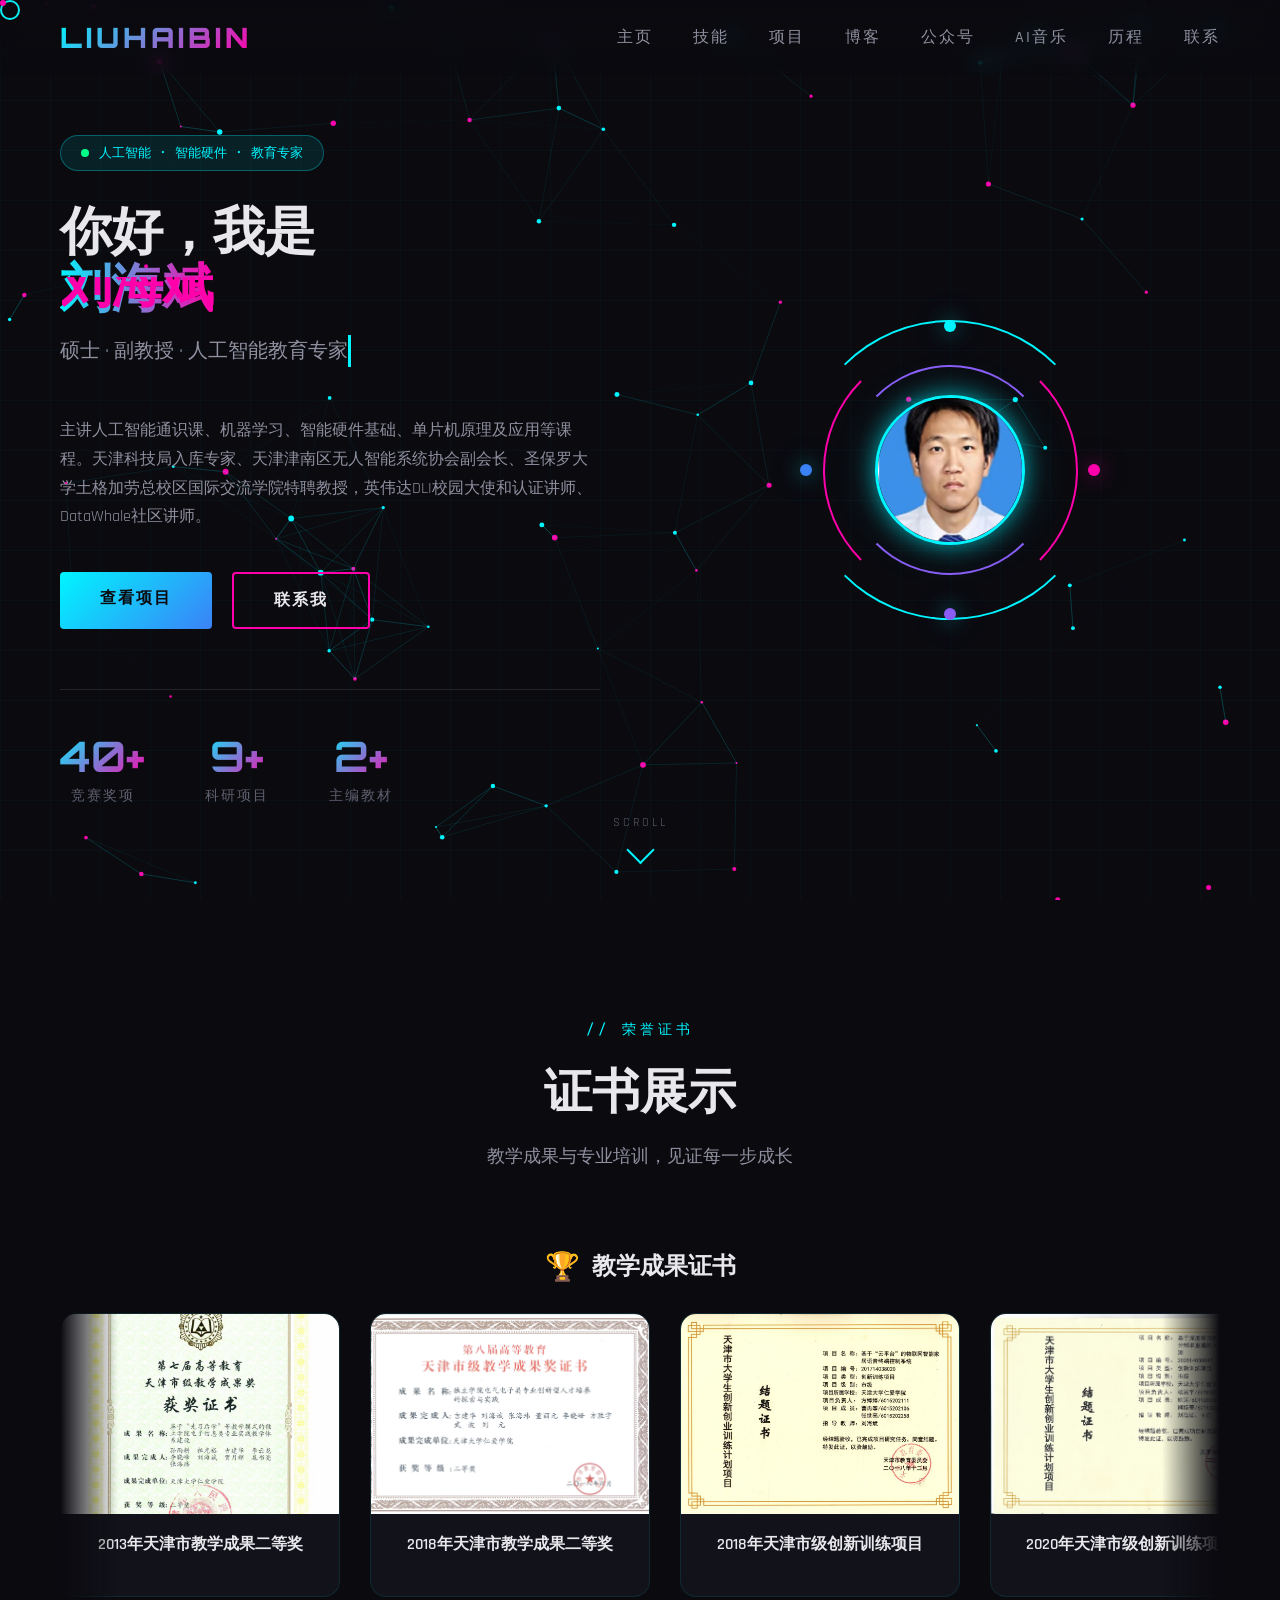
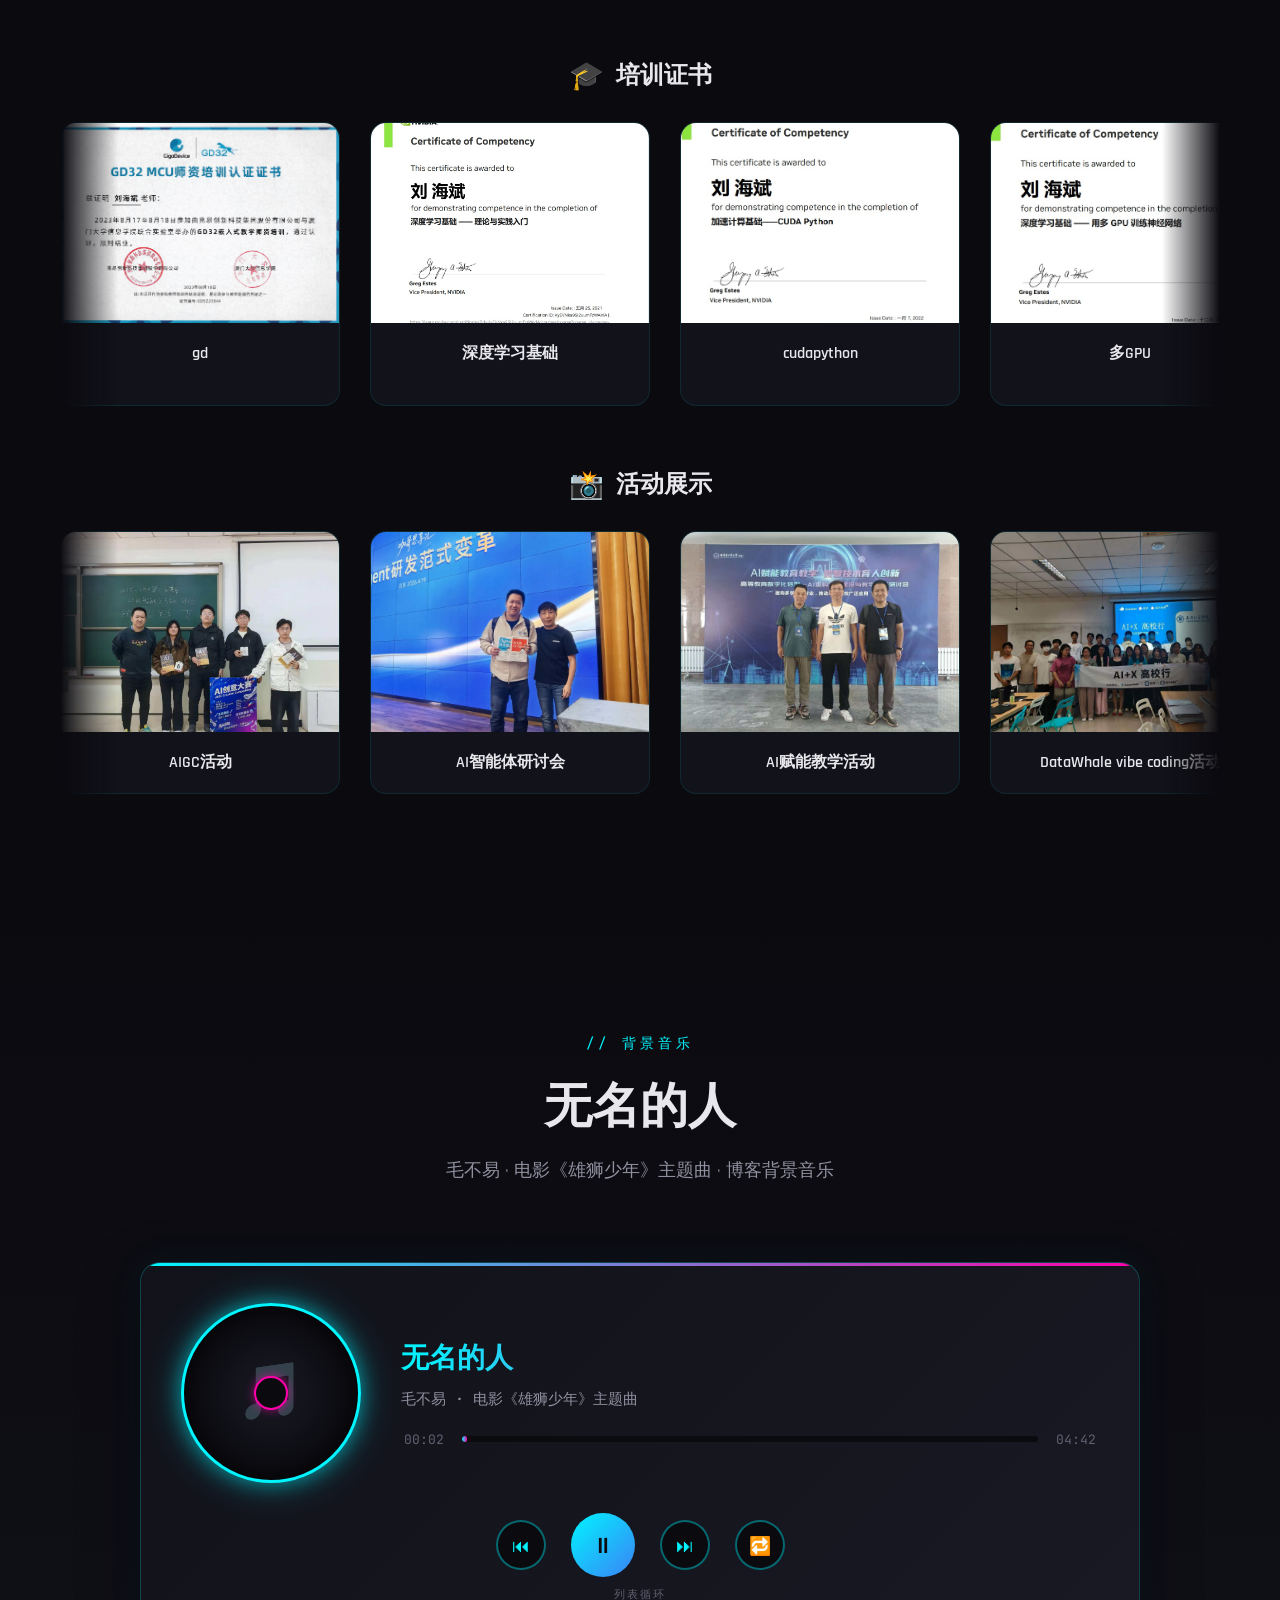
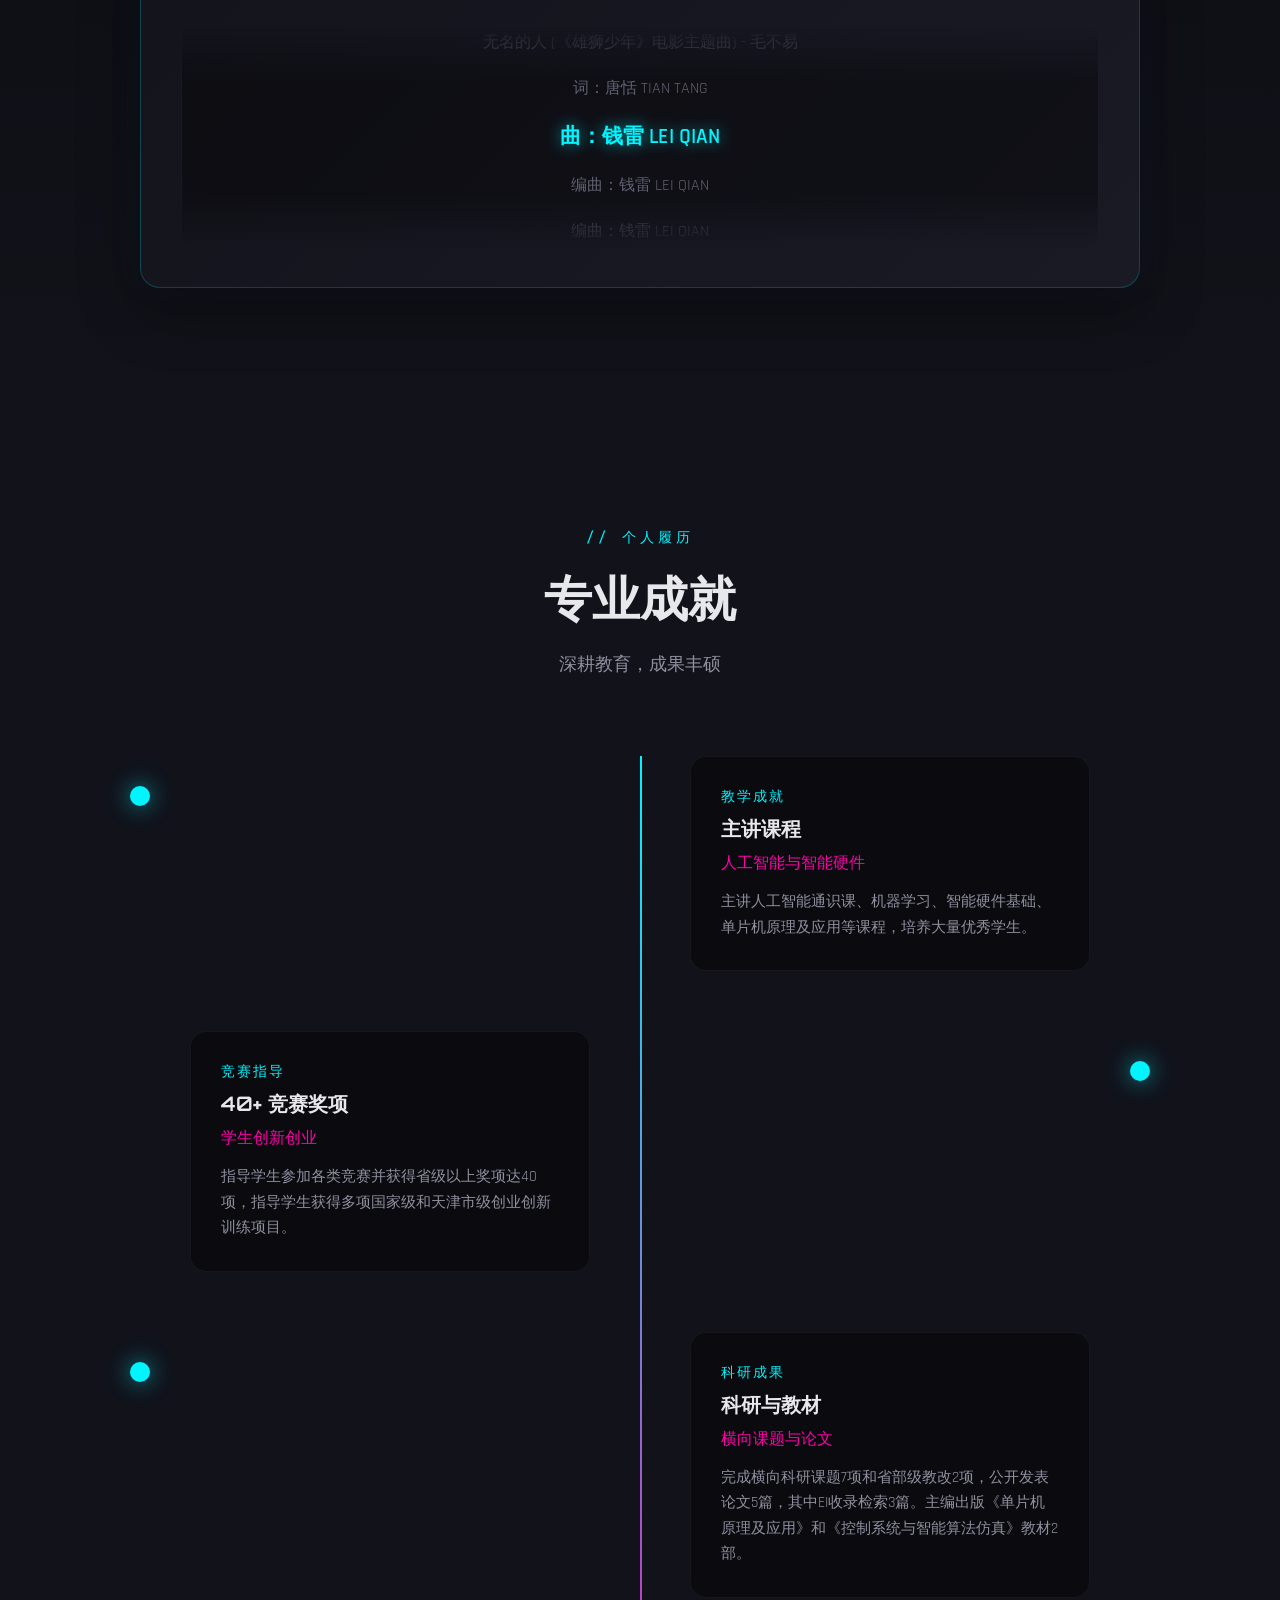
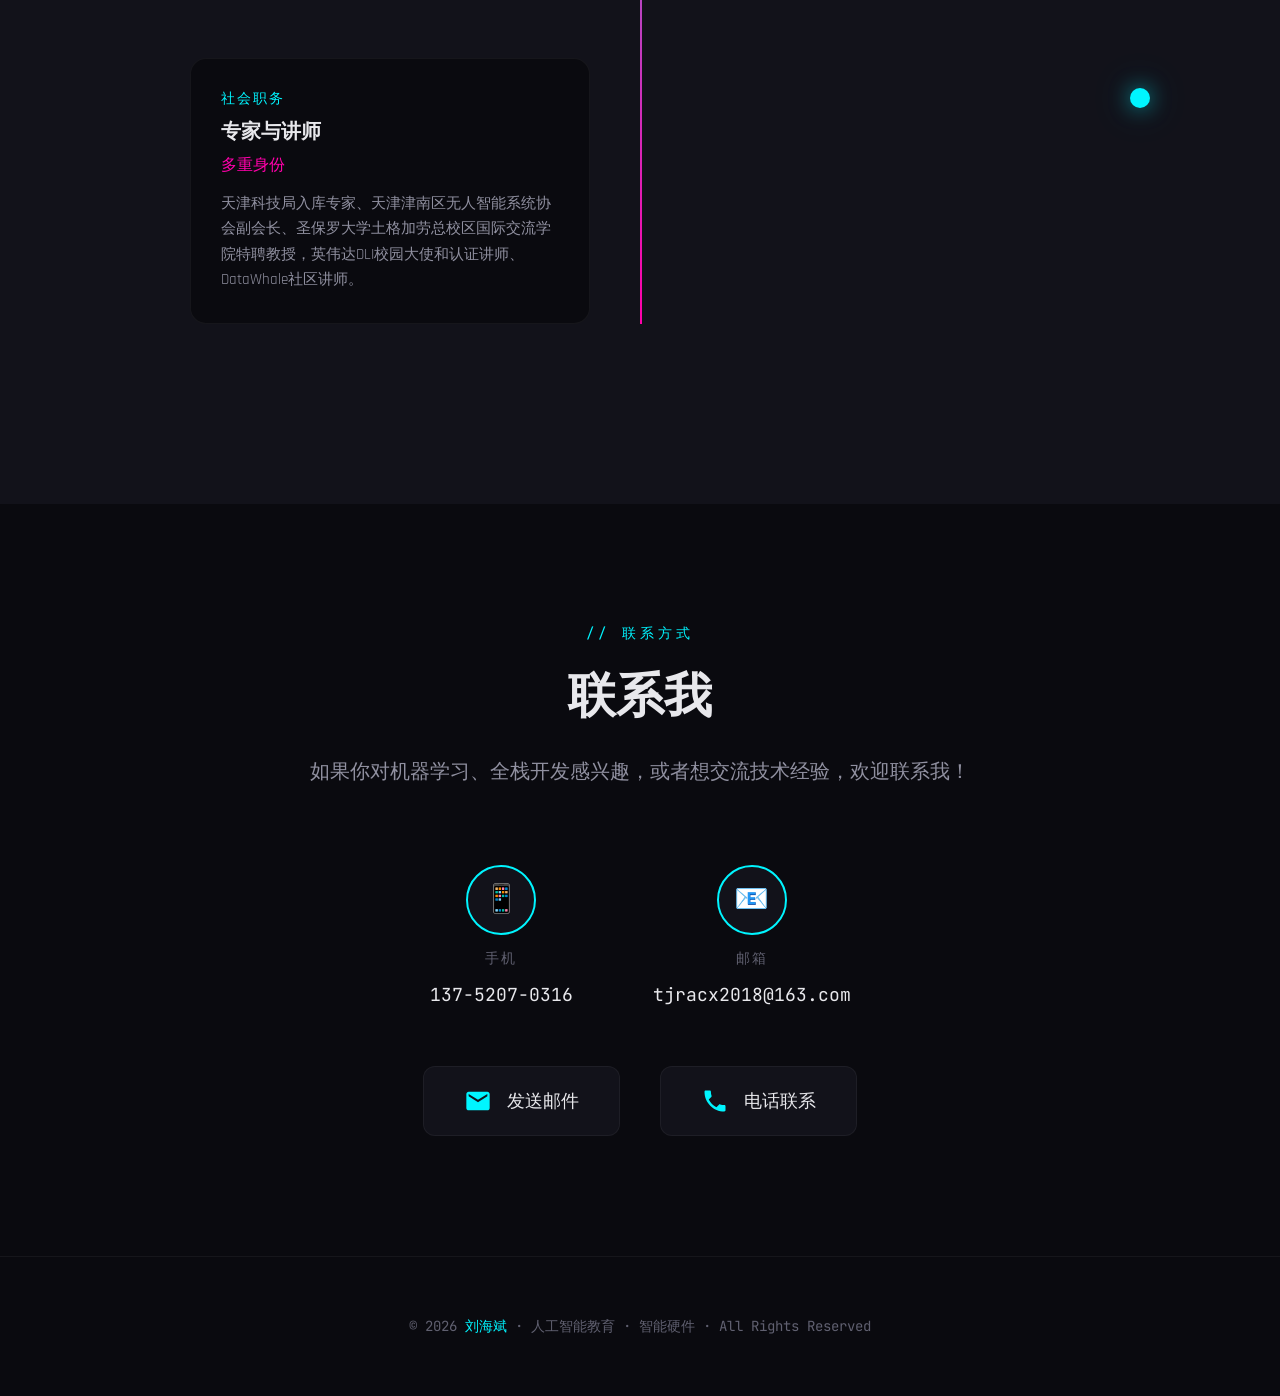
==== commit 03e1f9c3: "更新AI音乐歌词为.lrc格式并在导航栏添加主页链接" ====
--- a/index.html
+++ b/index.html
@@ -18,6 +18,7 @@
         <nav>
             <div class="logo">LIUHAIBIN</div>
             <ul class="nav-links">
+                <li><a href="index.html">主页</a></li>
                 <li><a href="skills.html">技能</a></li>
                 <li><a href="projects.html">项目</a></li>
                 <li><a href="blog.html">博客</a></li>
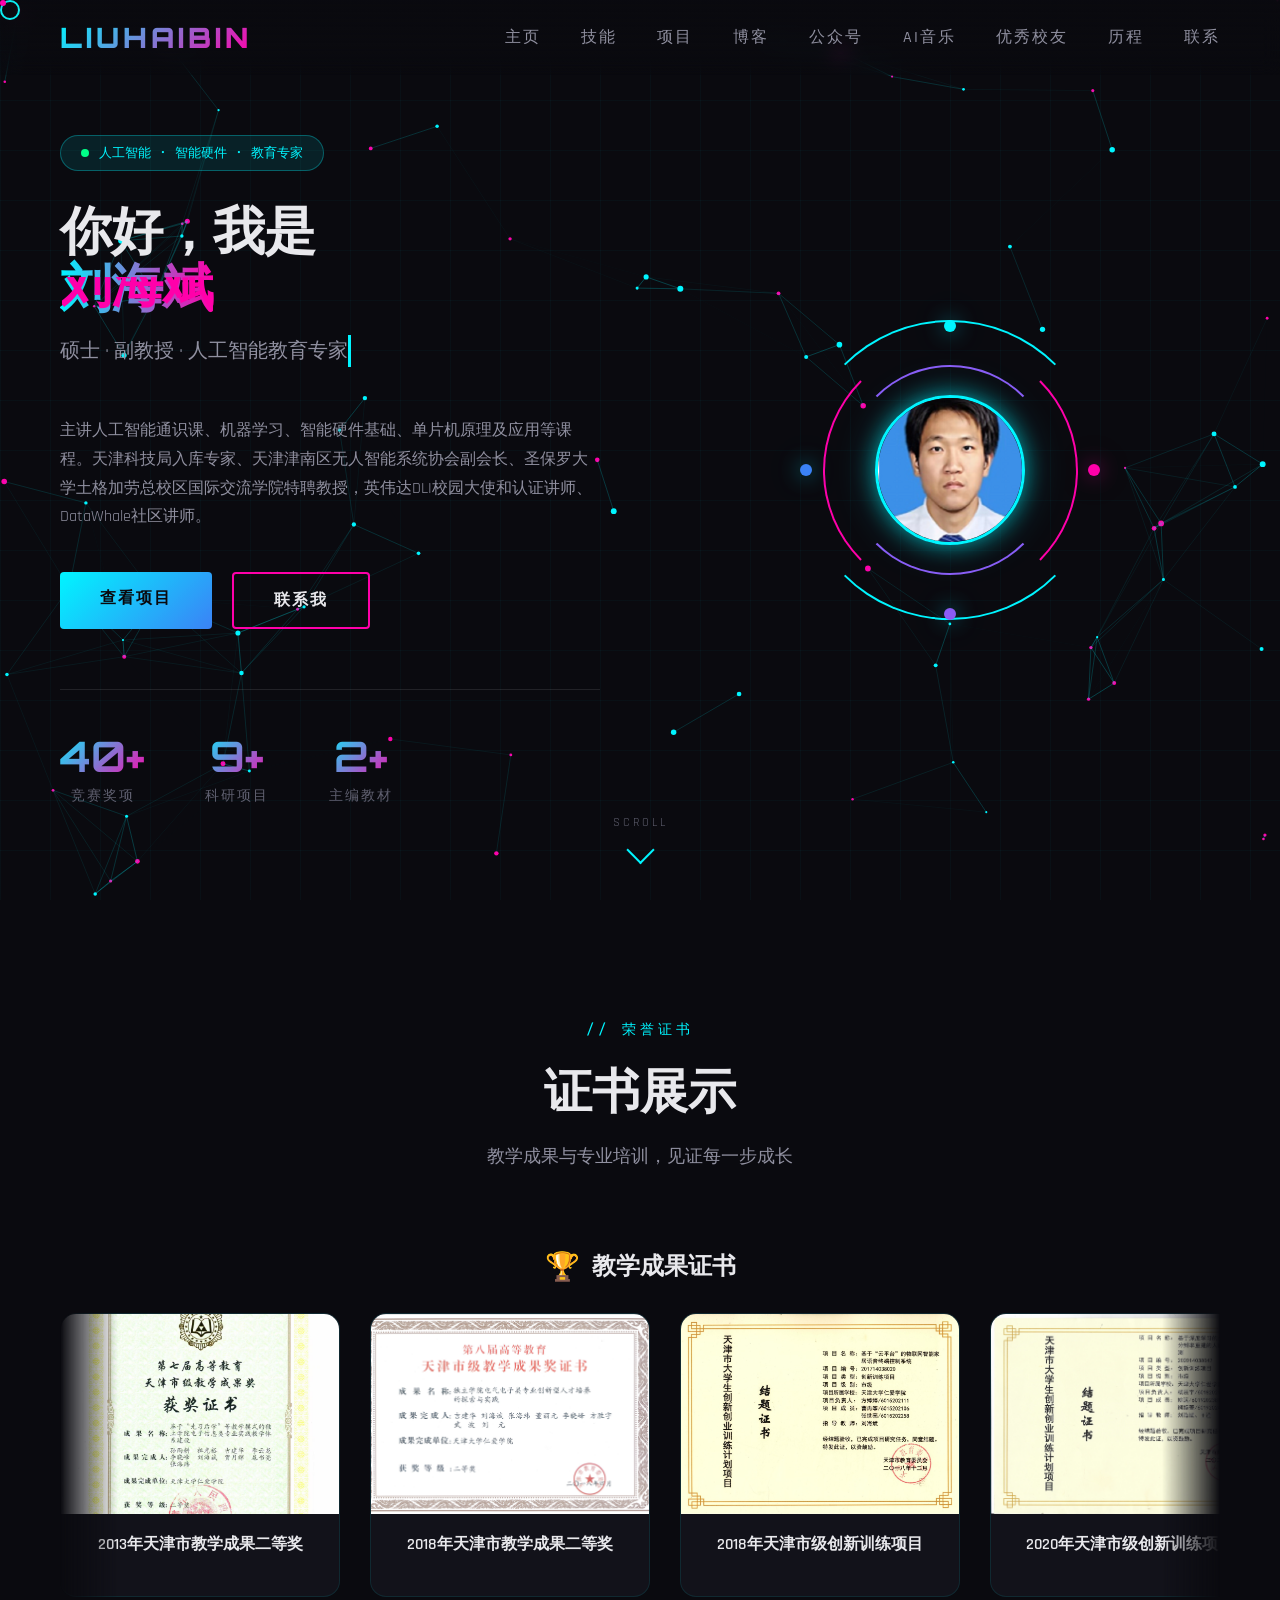
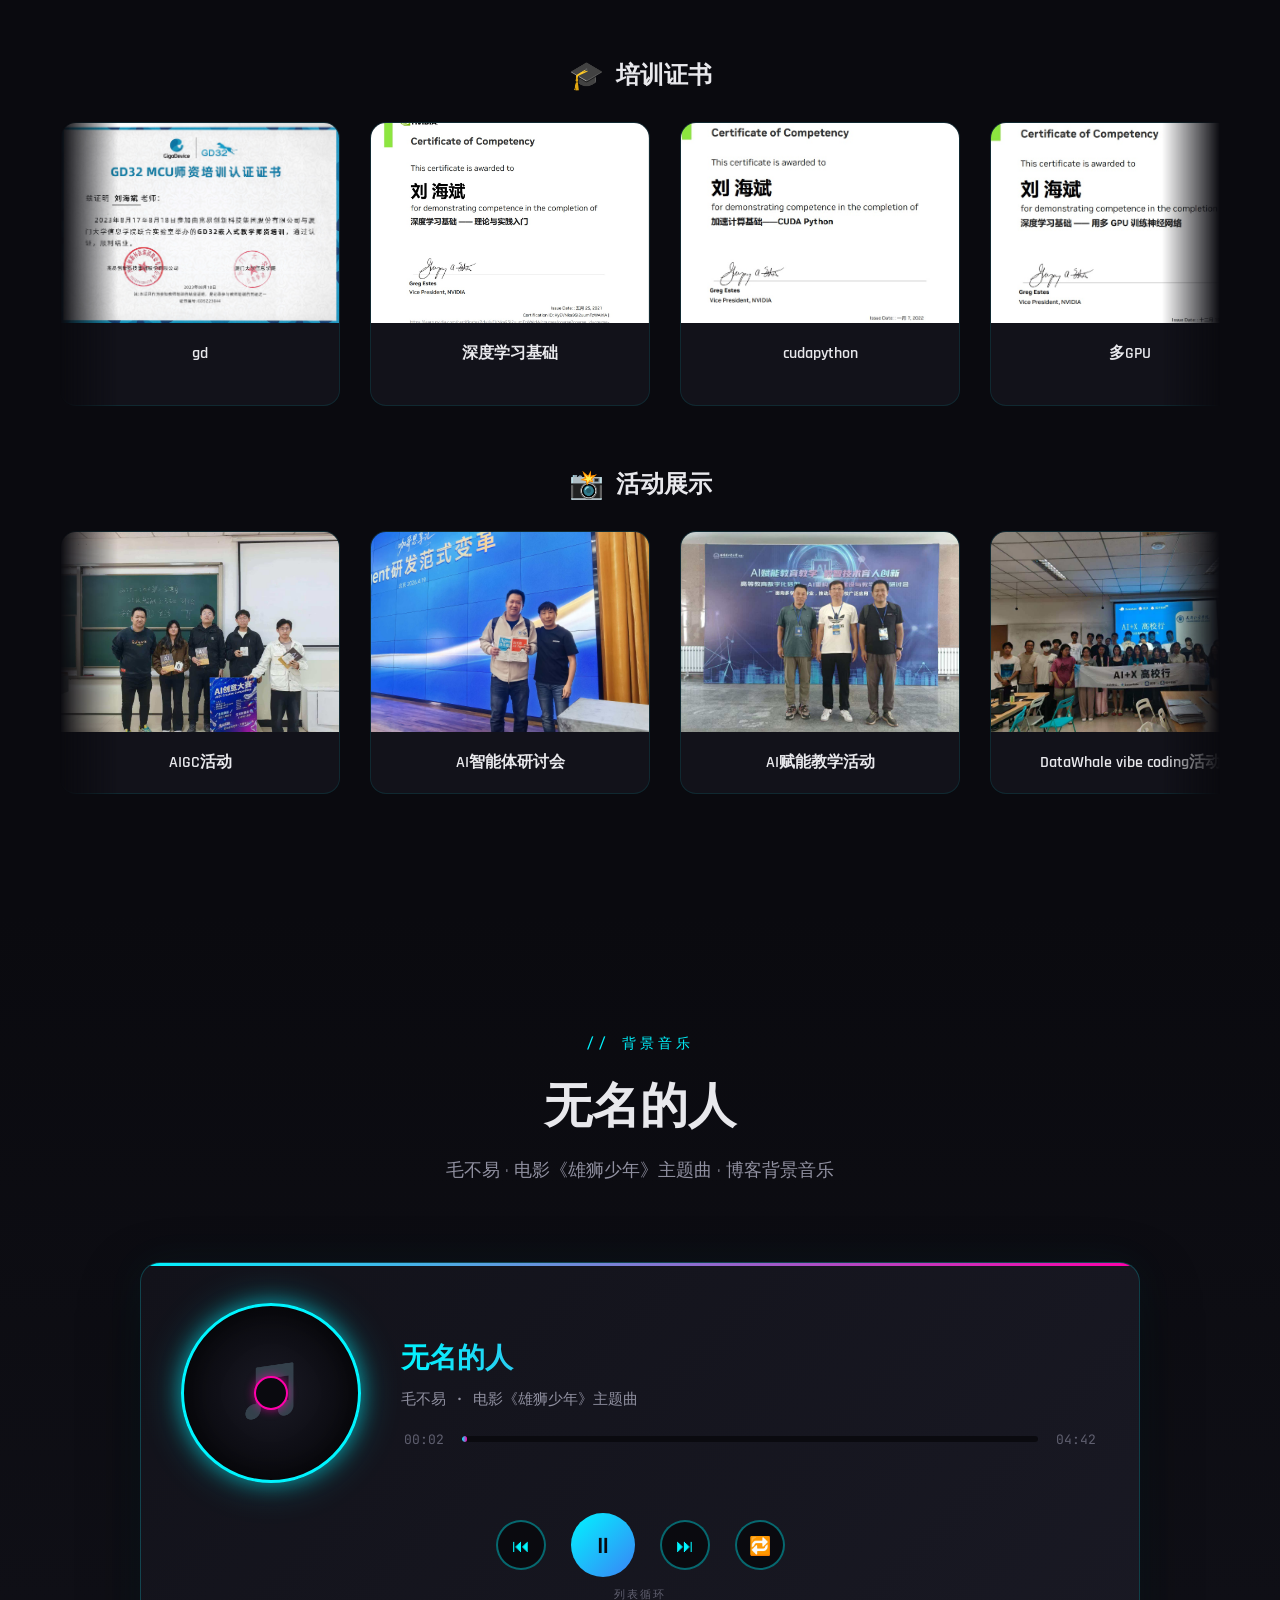
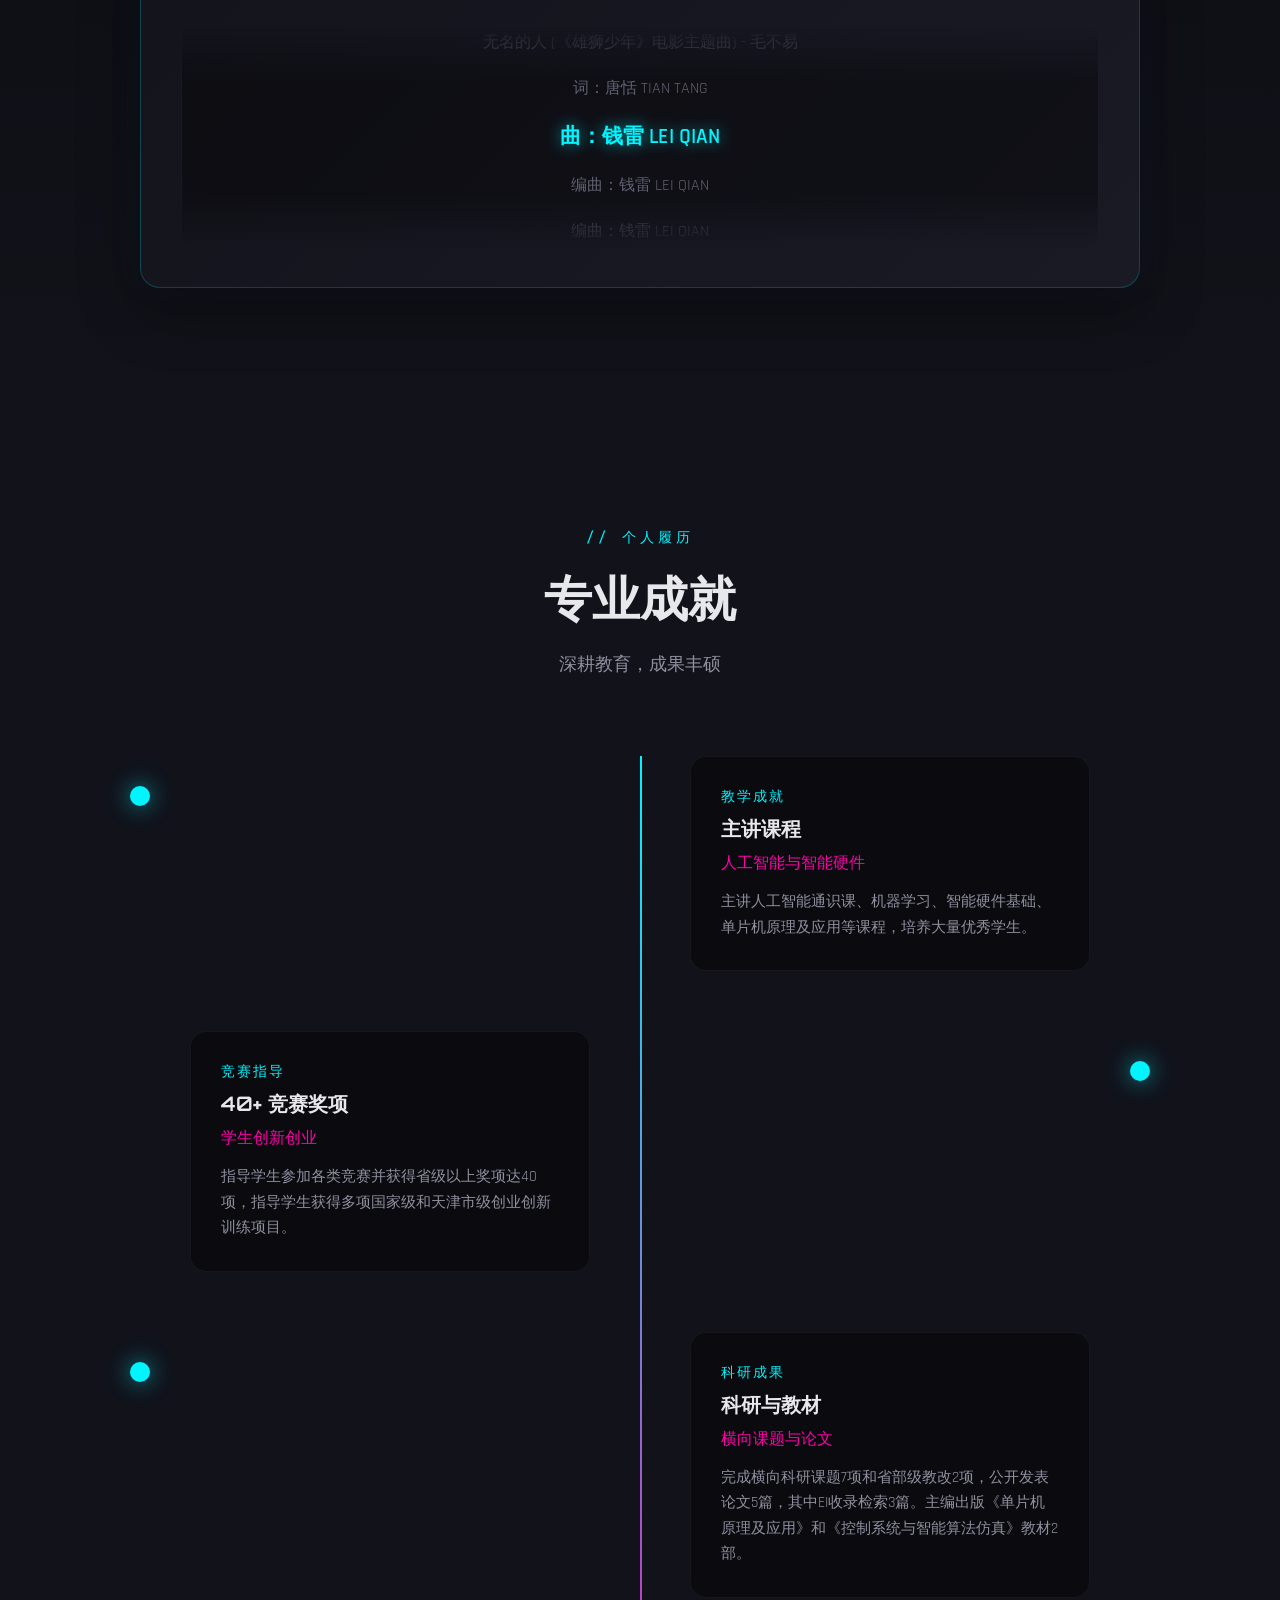
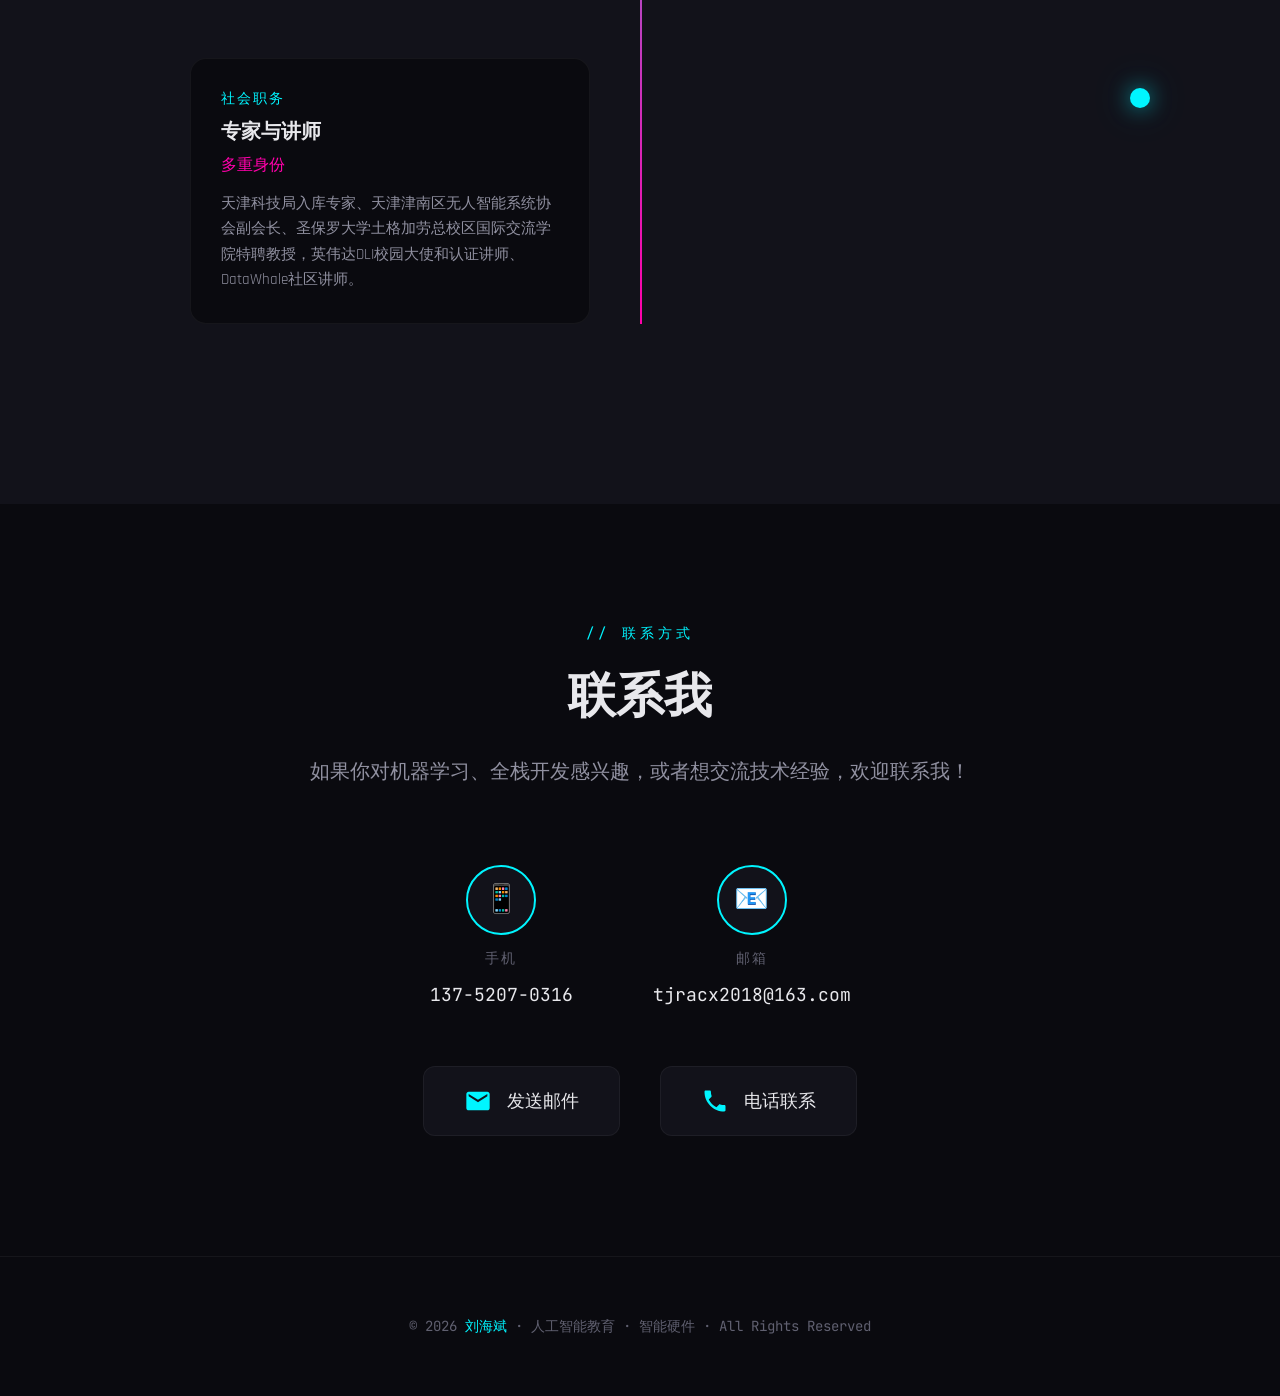
==== commit 6d795a02: "新增优秀校友页面：3D环形旋转展示，10个位置，刘源在第一位，背景使用学校图书馆图片" ====
--- a/index.html
+++ b/index.html
@@ -24,6 +24,7 @@
                 <li><a href="blog.html">博客</a></li>
                 <li><a href="wechat.html">公众号</a></li>
                 <li><a href="ai_music.html">AI音乐</a></li>
+                <li><a href="alumni.html">优秀校友</a></li>
                 <li><a href="#timeline">历程</a></li>
                 <li><a href="#contact">联系</a></li>
             </ul>
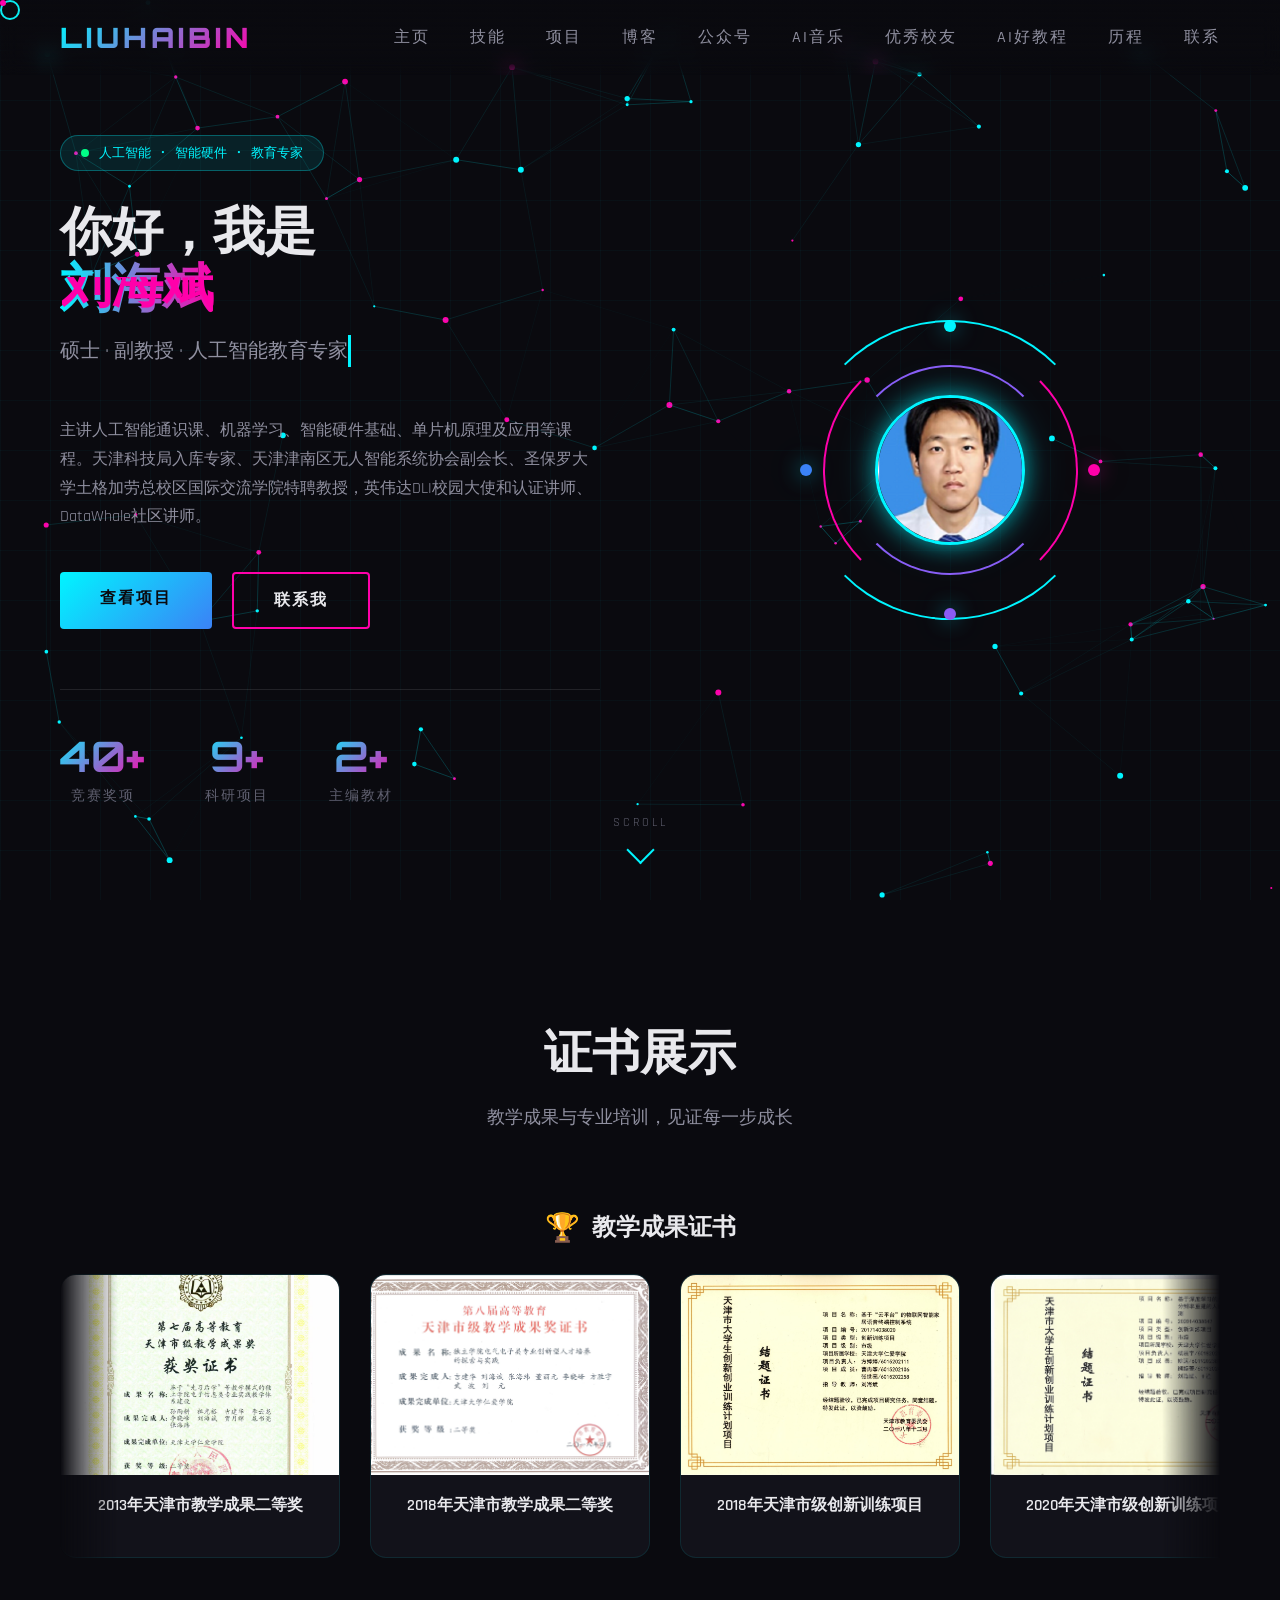
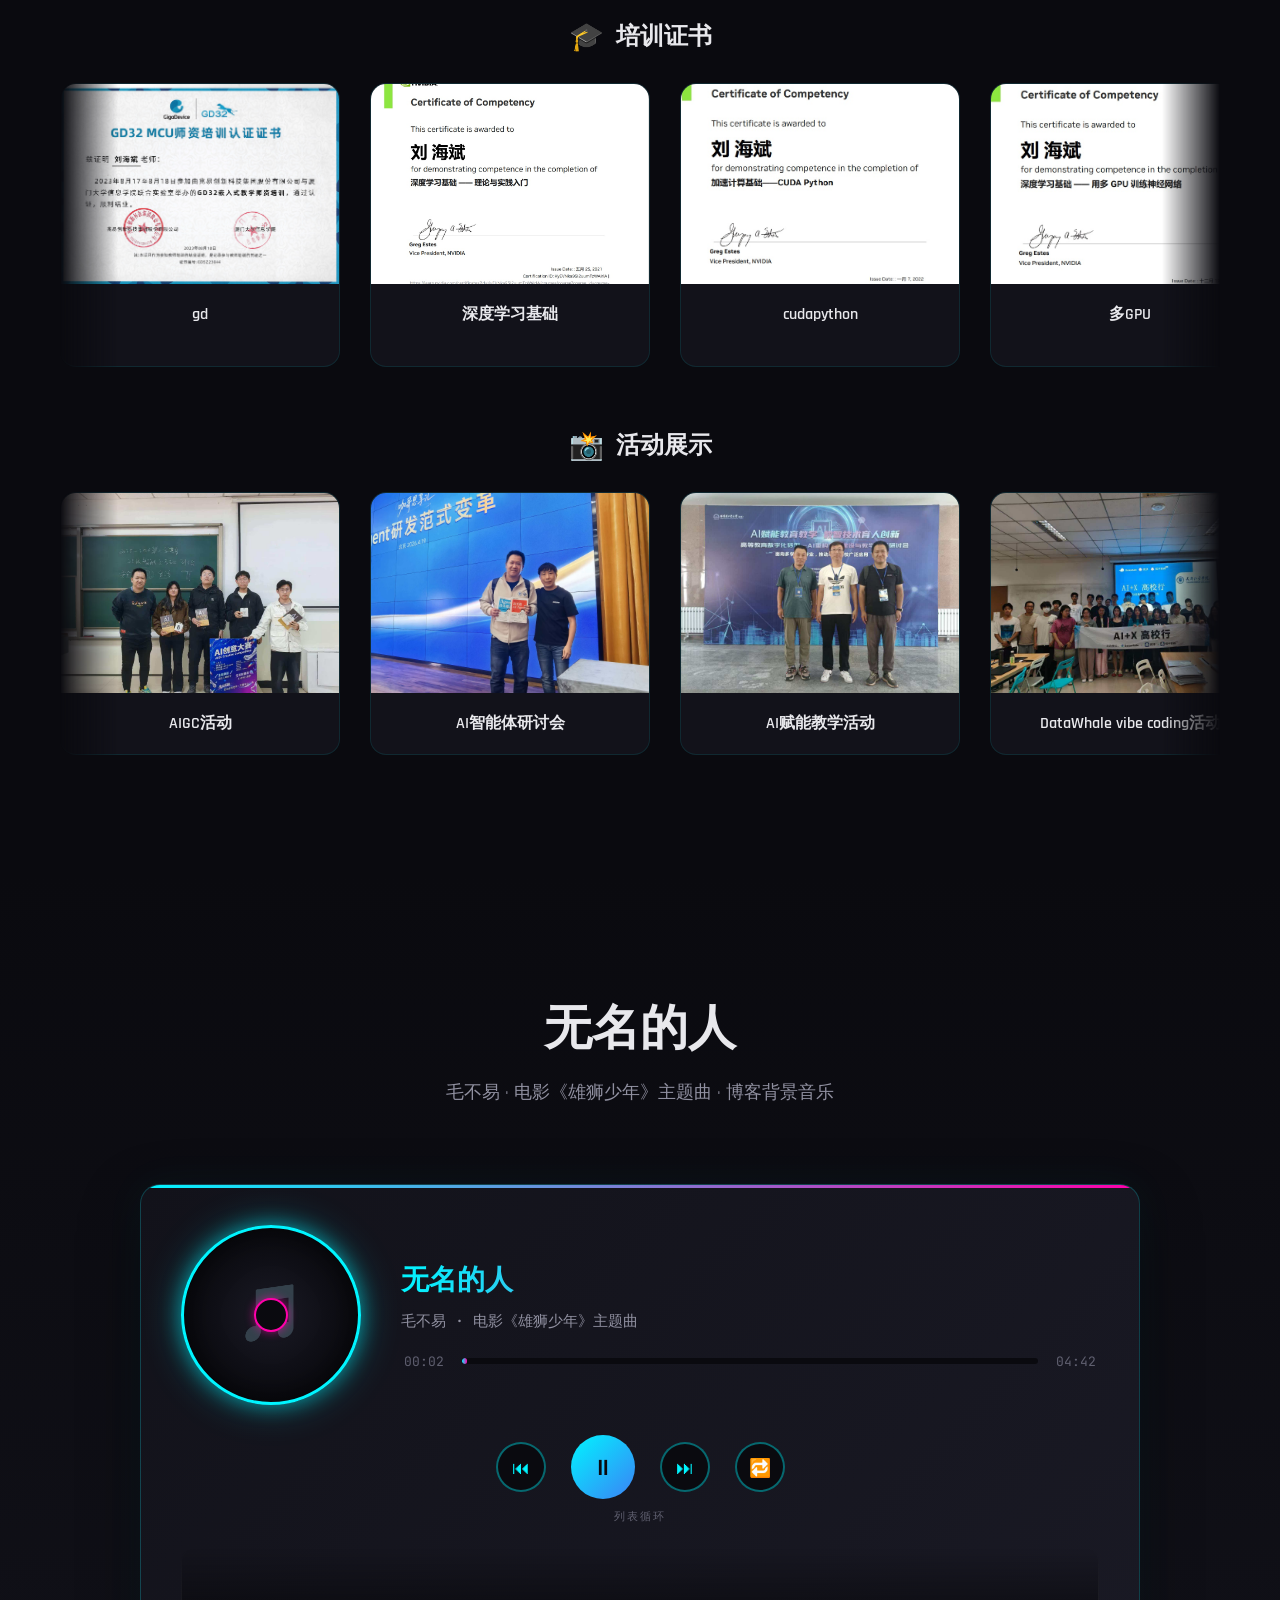
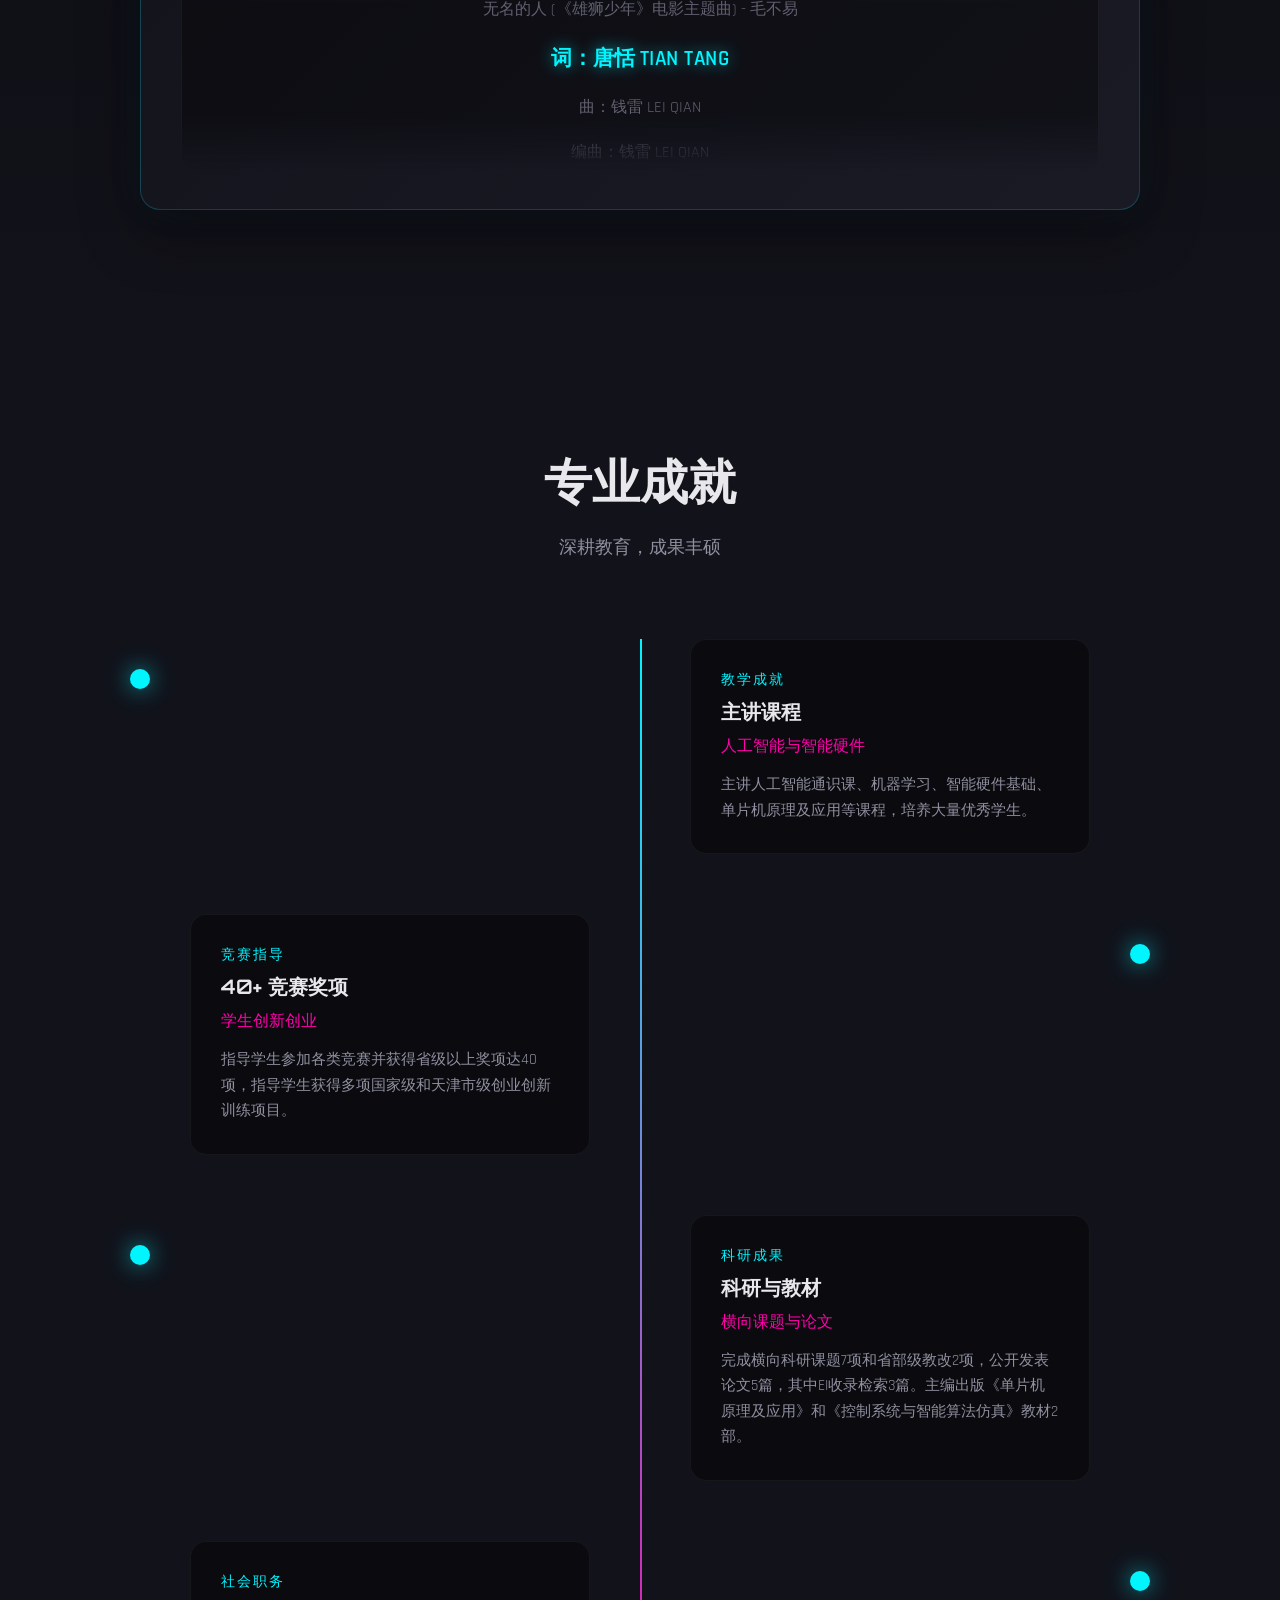
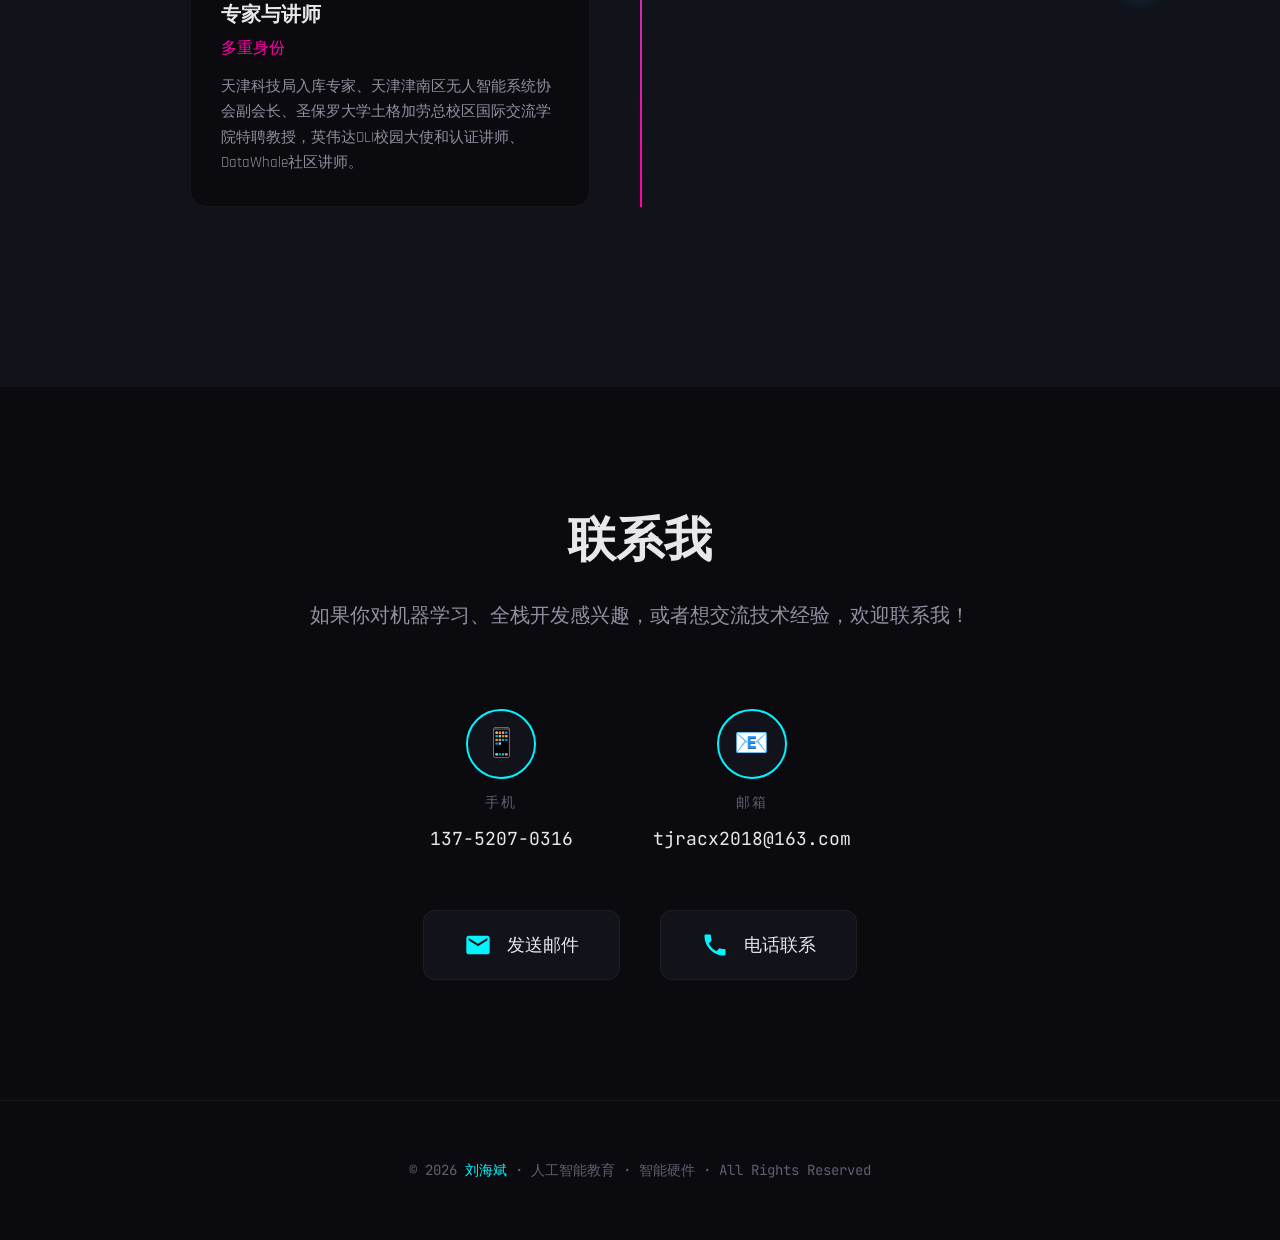
==== commit 1e060b93: "新增AI好教程书架页面，接入Agnes 2.5 Flash智能体" ====
--- a/index.html
+++ b/index.html
@@ -25,6 +25,7 @@
                 <li><a href="wechat.html">公众号</a></li>
                 <li><a href="ai_music.html">AI音乐</a></li>
                 <li><a href="alumni.html">优秀校友</a></li>
+                <li><a href="ai_tutorials.html">AI好教程</a></li>
                 <li><a href="#timeline">历程</a></li>
                 <li><a href="#contact">联系</a></li>
             </ul>
--- a/common.css
+++ b/common.css
@@ -566,7 +566,7 @@
             letter-spacing: 4px;
             text-transform: uppercase;
             margin-bottom: 20px;
-            display: block;
+            display: none;
         }
 
         .section-title {
@@ -748,6 +748,15 @@
         .project-card:nth-child(17) .project-image { background-image: url("项目背景图/17_世界大模型概述.png"); }
         .project-card:nth-child(18) .project-image { background-image: url("项目背景图/18_脑机融合智能.png"); }
         .project-card:nth-child(19) .project-image { background-image: url("项目背景图/19_NVIDIA_GPU加速计算.png"); }
+        .project-card:nth-child(20) .project-image { background-image: url("项目背景图/20_MiniMax_H3部署指南.jpg"); }
+        .project-card:nth-child(21) .project-image { background-image: url("项目背景图/21_AI基础架构与运维.jpg"); }
+        .project-card:nth-child(22) .project-image { background-image: url("项目背景图/22_FDE前置部署工程师.jpg"); }
+        .project-card:nth-child(23) .project-image { background-image: url("项目背景图/23_LLM_API接口调用.jpg"); }
+        .project-card:nth-child(24) .project-image { background-image: url("项目背景图/24_AI智能体工具集.jpg"); }
+        .project-card:nth-child(25) .project-image { background-image: url("项目背景图/25_深度学习工具集.jpg"); }
+        .project-card:nth-child(26) .project-image { background-image: url("项目背景图/26_Python基础与实践.jpg"); }
+        .project-card:nth-child(27) .project-image { background-image: url("项目背景图/27_Git协作与PR实践.jpg"); }
+        .project-card:nth-child(28) .project-image { background-image: url("项目背景图/28_机器学习课程.jpg"); }
 
         .project-image::after {
             content: '';
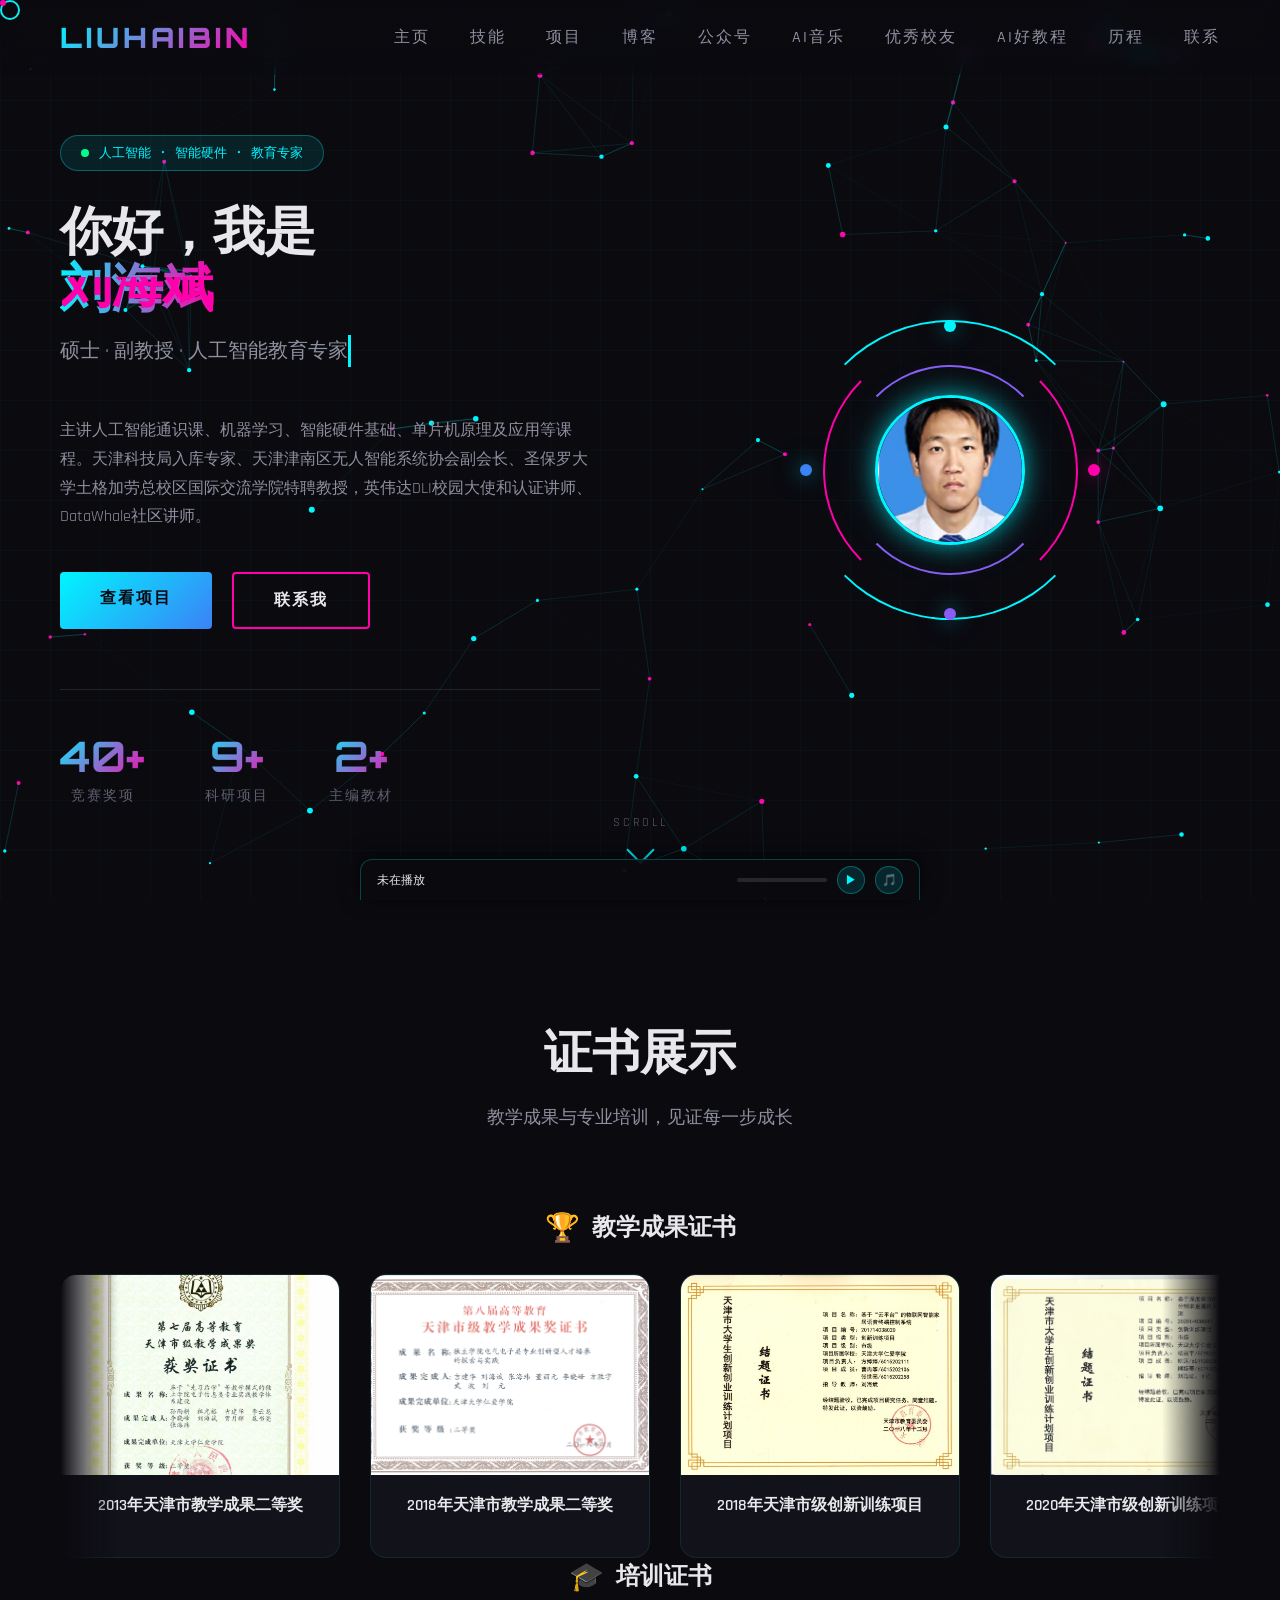
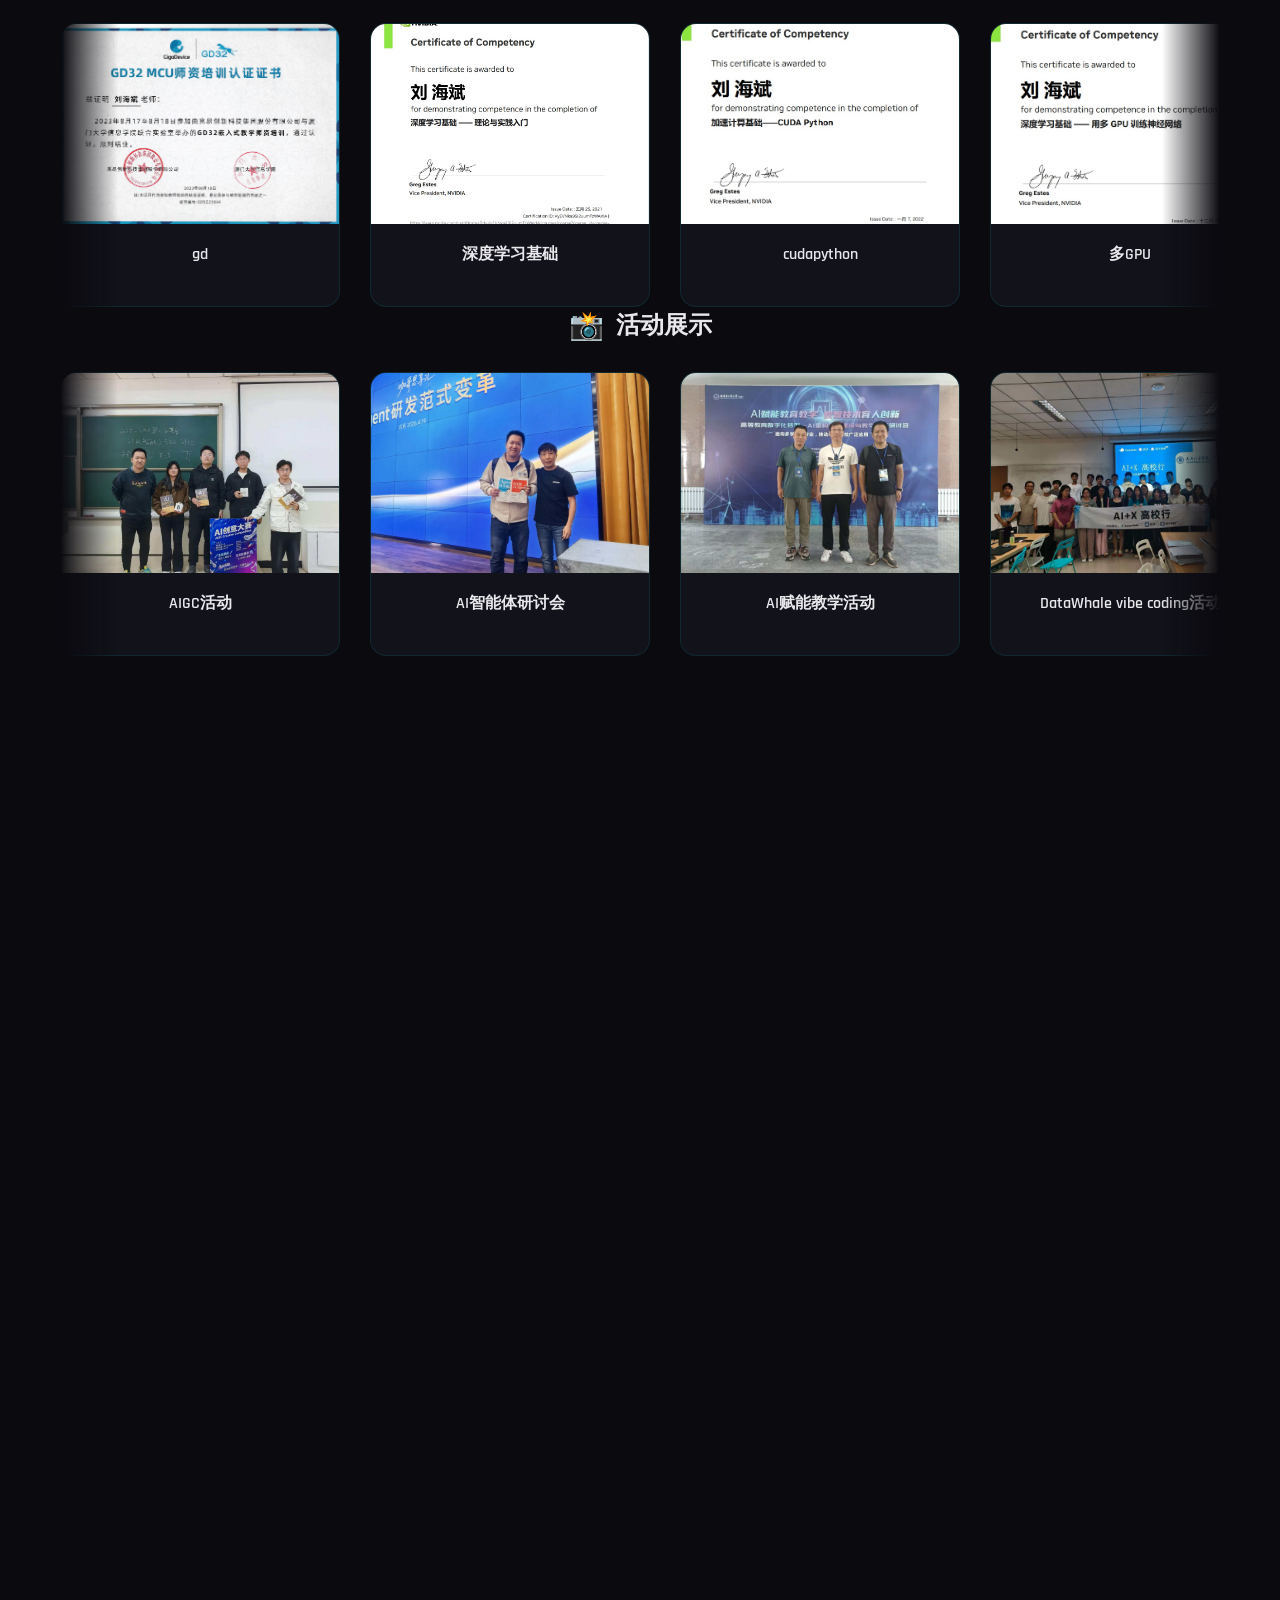
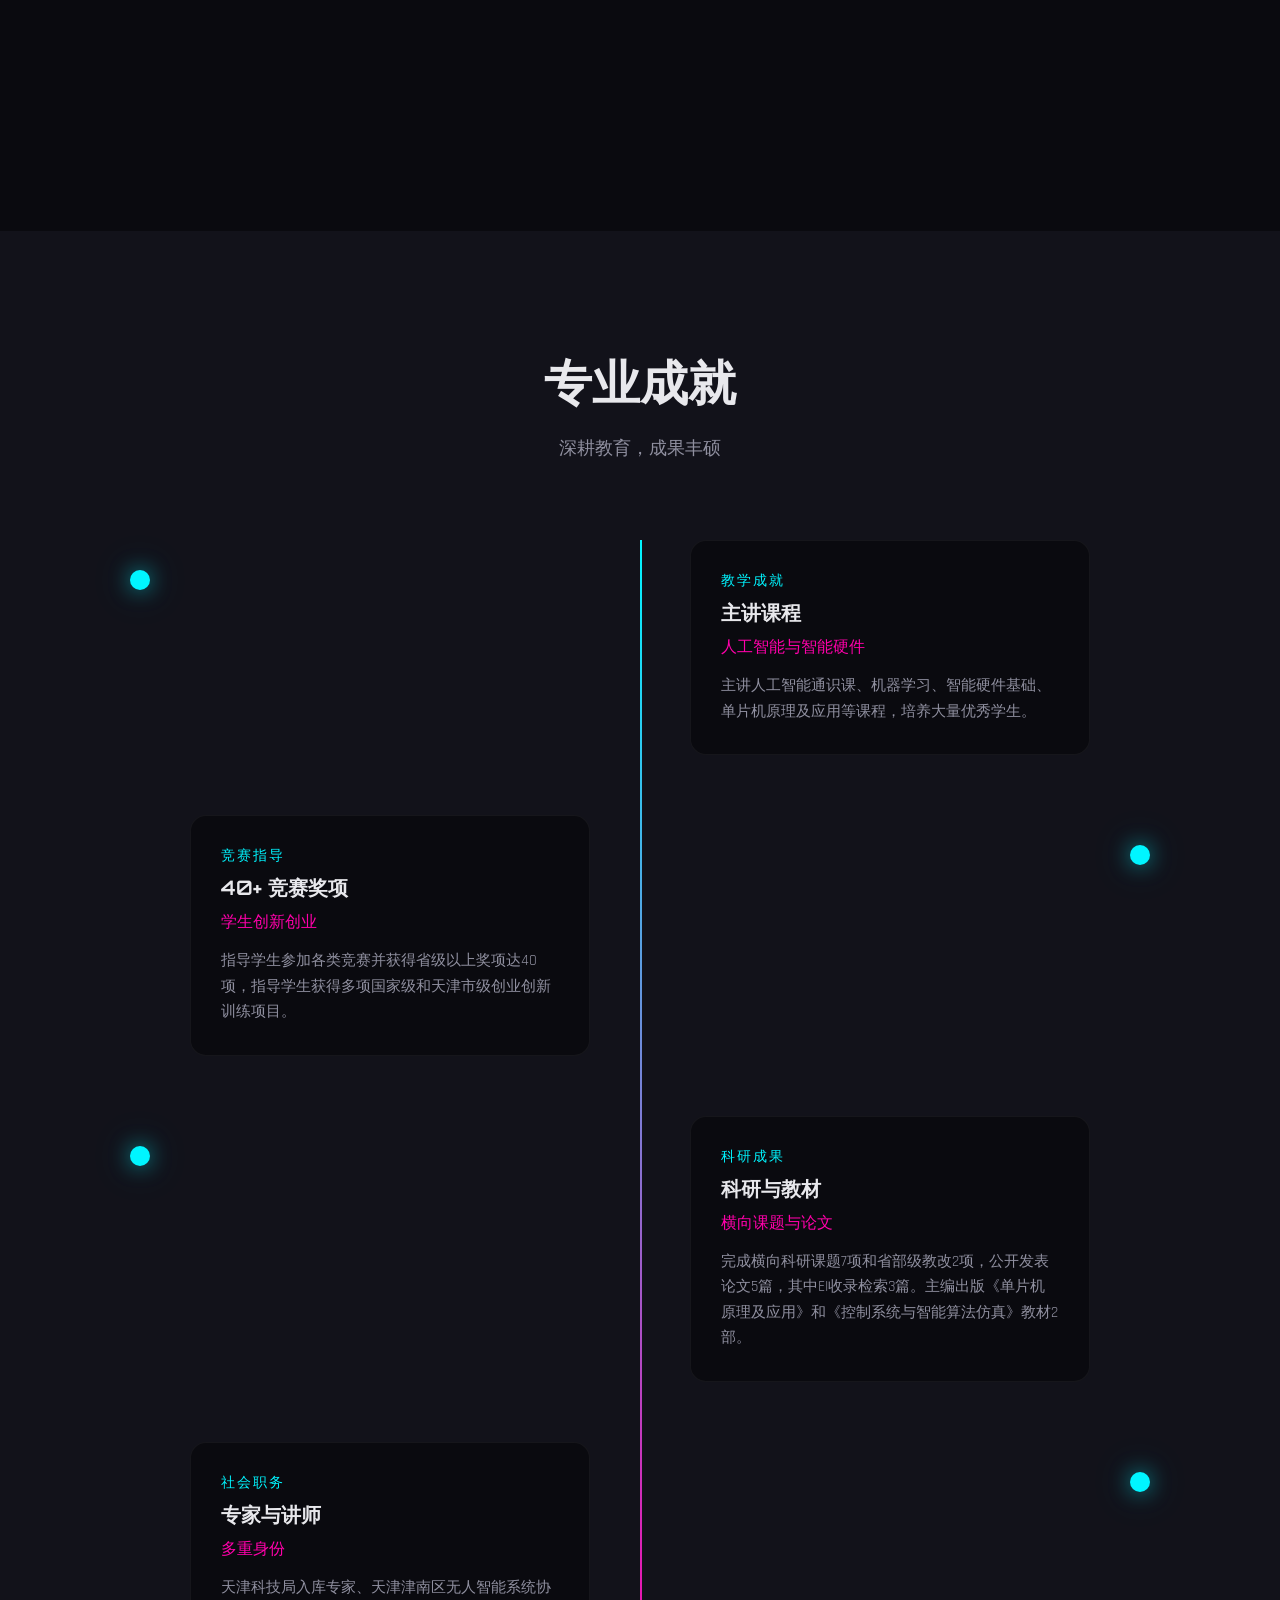
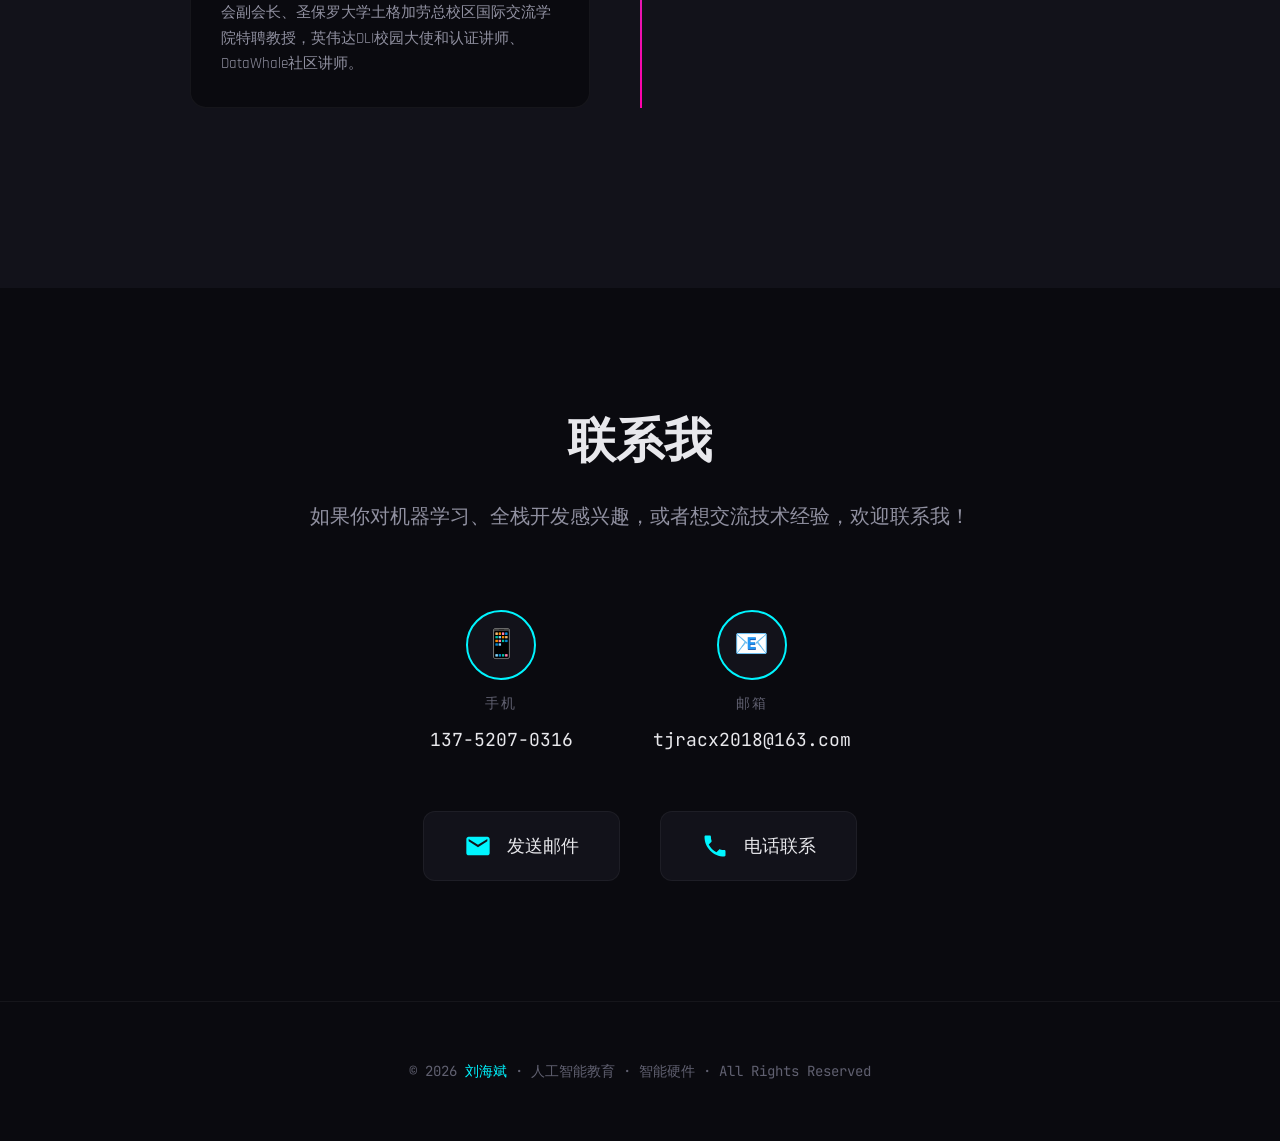
==== commit 8353451e: "同步活动展示/教学成果/培训证书目录新图片到主页照片展示模块" ====
--- a/index.html
+++ b/index.html
@@ -218,6 +218,22 @@
                         </div>
                         <div class="certificate-card">
                             <div class="certificate-image-wrapper">
+                                <img src="教学成果证书/天津市挑战杯三等奖.jpg" alt="天津市挑战杯三等奖" class="certificate-image">
+                            </div>
+                            <div class="certificate-info">
+                                <span class="certificate-name">天津市挑战杯三等奖</span>
+                            </div>
+                        </div>
+                        <div class="certificate-card">
+                            <div class="certificate-image-wrapper">
+                                <img src="教学成果证书/机器人人工智能大赛.png" alt="机器人人工智能大赛" class="certificate-image">
+                            </div>
+                            <div class="certificate-info">
+                                <span class="certificate-name">机器人人工智能大赛</span>
+                            </div>
+                        </div>
+                        <div class="certificate-card">
+                            <div class="certificate-image-wrapper">
                                 <img src="教学成果证书/2013年天津市教学成果二等奖.jpg" alt="2013年天津市教学成果二等奖" class="certificate-image">
                             </div>
                             <div class="certificate-info">
@@ -328,7 +344,23 @@
                                 <span class="certificate-name">新工科</span>
                             </div>
                         </div>
-                    </div>
+                        <div class="certificate-card">
+                            <div class="certificate-image-wrapper">
+                                <img src="教学成果证书/天津市挑战杯三等奖.jpg" alt="天津市挑战杯三等奖" class="certificate-image">
+                            </div>
+                            <div class="certificate-info">
+                                <span class="certificate-name">天津市挑战杯三等奖</span>
+                            </div>
+                        </div>
+                        <div class="certificate-card">
+                            <div class="certificate-image-wrapper">
+                                <img src="教学成果证书/机器人人工智能大赛.png" alt="机器人人工智能大赛" class="certificate-image">
+                            </div>
+                            <div class="certificate-info">
+                                <span class="certificate-name">机器人人工智能大赛</span>
+                            </div>
+                        </div>
+            
                 </div>
             </div>
 
@@ -464,7 +496,7 @@
                                 <img src="培训证书/C++青少年科技创新设计大赛优秀指导教练员.jpg" alt="C++青少年科技创新设计大赛优秀指导教练员" class="certificate-image">
                             </div>
                             <div class="certificate-info">
-                                <span class="certificate-name">C++青少年科创大赛优秀指导教练员</span>
+                                <span class="certificate-name">C++青少年科技创新设计大赛优秀指导教练员</span>
                             </div>
                         </div>
                         <div class="certificate-card">
@@ -472,7 +504,7 @@
                                 <img src="培训证书/python 青少年科技创新设计大赛优秀指导教练员.jpg" alt="python 青少年科技创新设计大赛优秀指导教练员" class="certificate-image">
                             </div>
                             <div class="certificate-info">
-                                <span class="certificate-name">Python青少年科创大赛优秀指导教练员</span>
+                                <span class="certificate-name">python 青少年科技创新设计大赛优秀指导教练员</span>
                             </div>
                         </div>
                         <div class="certificate-card">
@@ -480,7 +512,7 @@
                                 <img src="培训证书/Jenson Huang亲笔签名的校园大使证书.jpg" alt="Jenson Huang亲笔签名的校园大使证书" class="certificate-image">
                             </div>
                             <div class="certificate-info">
-                                <span class="certificate-name">Jenson Huang亲笔签名校园大使证书</span>
+                                <span class="certificate-name">Jenson Huang亲笔签名的校园大使证书</span>
                             </div>
                         </div>
                         <div class="certificate-card">
@@ -501,10 +533,18 @@
                         </div>
                         <div class="certificate-card">
                             <div class="certificate-image-wrapper">
-                                <img src="培训证书/AI 基础架构与运维基础.png" alt="AI基础架构与运维基础" class="certificate-image">
-                            </div>
-                            <div class="certificate-info">
-                                <span class="certificate-name">AI基础架构与运维基础</span>
+                                <img src="培训证书/AI 基础架构与运维基础.png" alt="AI 基础架构与运维基础" class="certificate-image">
+                            </div>
+                            <div class="certificate-info">
+                                <span class="certificate-name">AI 基础架构与运维基础</span>
+                            </div>
+                        </div>
+                        <div class="certificate-card">
+                            <div class="certificate-image-wrapper">
+                                <img src="培训证书/构建RAG智能体.jpg" alt="构建RAG智能体" class="certificate-image">
+                            </div>
+                            <div class="certificate-info">
+                                <span class="certificate-name">构建RAG智能体</span>
                             </div>
                         </div>
                         <div class="certificate-card">
@@ -632,7 +672,7 @@
                                 <img src="培训证书/C++青少年科技创新设计大赛优秀指导教练员.jpg" alt="C++青少年科技创新设计大赛优秀指导教练员" class="certificate-image">
                             </div>
                             <div class="certificate-info">
-                                <span class="certificate-name">C++青少年科创大赛优秀指导教练员</span>
+                                <span class="certificate-name">C++青少年科技创新设计大赛优秀指导教练员</span>
                             </div>
                         </div>
                         <div class="certificate-card">
@@ -640,7 +680,7 @@
                                 <img src="培训证书/python 青少年科技创新设计大赛优秀指导教练员.jpg" alt="python 青少年科技创新设计大赛优秀指导教练员" class="certificate-image">
                             </div>
                             <div class="certificate-info">
-                                <span class="certificate-name">Python青少年科创大赛优秀指导教练员</span>
+                                <span class="certificate-name">python 青少年科技创新设计大赛优秀指导教练员</span>
                             </div>
                         </div>
                         <div class="certificate-card">
@@ -648,7 +688,7 @@
                                 <img src="培训证书/Jenson Huang亲笔签名的校园大使证书.jpg" alt="Jenson Huang亲笔签名的校园大使证书" class="certificate-image">
                             </div>
                             <div class="certificate-info">
-                                <span class="certificate-name">Jenson Huang亲笔签名校园大使证书</span>
+                                <span class="certificate-name">Jenson Huang亲笔签名的校园大使证书</span>
                             </div>
                         </div>
                         <div class="certificate-card">
@@ -669,13 +709,21 @@
                         </div>
                         <div class="certificate-card">
                             <div class="certificate-image-wrapper">
-                                <img src="培训证书/AI 基础架构与运维基础.png" alt="AI基础架构与运维基础" class="certificate-image">
-                            </div>
-                            <div class="certificate-info">
-                                <span class="certificate-name">AI基础架构与运维基础</span>
-                            </div>
-                        </div>
-                    </div>
+                                <img src="培训证书/AI 基础架构与运维基础.png" alt="AI 基础架构与运维基础" class="certificate-image">
+                            </div>
+                            <div class="certificate-info">
+                                <span class="certificate-name">AI 基础架构与运维基础</span>
+                            </div>
+                        </div>
+                        <div class="certificate-card">
+                            <div class="certificate-image-wrapper">
+                                <img src="培训证书/构建RAG智能体.jpg" alt="构建RAG智能体" class="certificate-image">
+                            </div>
+                            <div class="certificate-info">
+                                <span class="certificate-name">构建RAG智能体</span>
+                            </div>
+                        </div>
+            
                 </div>
             </div>
 
@@ -851,15 +899,15 @@
                                 <img src="活动展示/2026年8月元创S训练营合影留念.jpg" alt="2026年8月元创S训练营合影留念" class="certificate-image">
                             </div>
                             <div class="certificate-info">
-                                <span class="certificate-name">元创S训练营合影留念</span>
-                            </div>
-                        </div>
-                        <div class="certificate-card">
-                            <div class="certificate-image-wrapper">
-                                <img src="活动展示/2026年8月清华大学合影留念---中国无所畏惧.jpg" alt="2026年8月清华大学合影留念" class="certificate-image">
-                            </div>
-                            <div class="certificate-info">
-                                <span class="certificate-name">清华大学合影留念</span>
+                                <span class="certificate-name">2026年8月元创S训练营合影留念</span>
+                            </div>
+                        </div>
+                        <div class="certificate-card">
+                            <div class="certificate-image-wrapper">
+                                <img src="活动展示/2026年8月清华大学合影留念---中国无所畏惧.jpg" alt="2026年8月清华大学合影留念---中国无所畏惧" class="certificate-image">
+                            </div>
+                            <div class="certificate-info">
+                                <span class="certificate-name">2026年8月清华大学合影留念---中国无所畏惧</span>
                             </div>
                         </div>
                         <div class="certificate-card">
@@ -875,7 +923,7 @@
                                 <img src="活动展示/DataWhale OPC 天津线下活动.jpg" alt="DataWhale OPC 天津线下活动" class="certificate-image">
                             </div>
                             <div class="certificate-info">
-                                <span class="certificate-name">DataWhale OPC天津</span>
+                                <span class="certificate-name">DataWhale OPC 天津线下活动</span>
                             </div>
                         </div>
                         <div class="certificate-card">
@@ -891,7 +939,7 @@
                                 <img src="活动展示/kiro vibe coding活动.jpg" alt="kiro vibe coding活动" class="certificate-image">
                             </div>
                             <div class="certificate-info">
-                                <span class="certificate-name">Kiro Vibe Coding活动</span>
+                                <span class="certificate-name">kiro vibe coding活动</span>
                             </div>
                         </div>
                         <div class="certificate-card">
@@ -899,7 +947,7 @@
                                 <img src="活动展示/三星LED公司的AI培训研讨会.jpg" alt="三星LED公司的AI培训研讨会" class="certificate-image">
                             </div>
                             <div class="certificate-info">
-                                <span class="certificate-name">三星LED AI培训研讨会</span>
+                                <span class="certificate-name">三星LED公司的AI培训研讨会</span>
                             </div>
                         </div>
                         <div class="certificate-card">
@@ -915,7 +963,7 @@
                                 <img src="活动展示/具身智能数采访企.jpg" alt="具身智能数采访企" class="certificate-image">
                             </div>
                             <div class="certificate-info">
-                                <span class="certificate-name">具身智能采访企</span>
+                                <span class="certificate-name">具身智能数采访企</span>
                             </div>
                         </div>
                         <div class="certificate-card">
@@ -923,7 +971,7 @@
                                 <img src="活动展示/创新实验室的最终留影.jpg" alt="创新实验室的最终留影" class="certificate-image">
                             </div>
                             <div class="certificate-info">
-                                <span class="certificate-name">创新实验室留影</span>
+                                <span class="certificate-name">创新实验室的最终留影</span>
                             </div>
                         </div>
                         <div class="certificate-card">
@@ -939,7 +987,7 @@
                                 <img src="活动展示/参观清华大学工程实训中心.jpg" alt="参观清华大学工程实训中心" class="certificate-image">
                             </div>
                             <div class="certificate-info">
-                                <span class="certificate-name">参观清华大学实训中心</span>
+                                <span class="certificate-name">参观清华大学工程实训中心</span>
                             </div>
                         </div>
                         <div class="certificate-card">
@@ -963,7 +1011,7 @@
                                 <img src="活动展示/实验中心教学改革研讨会.jpg" alt="实验中心教学改革研讨会" class="certificate-image">
                             </div>
                             <div class="certificate-info">
-                                <span class="certificate-name">实验中心教学改革研讨</span>
+                                <span class="certificate-name">实验中心教学改革研讨会</span>
                             </div>
                         </div>
                         <div class="certificate-card">
@@ -971,7 +1019,7 @@
                                 <img src="活动展示/校园大使和Jenson Huan合影.jpg" alt="校园大使和Jenson Huan合影" class="certificate-image">
                             </div>
                             <div class="certificate-info">
-                                <span class="certificate-name">校园大使与Jenson Huan</span>
+                                <span class="certificate-name">校园大使和Jenson Huan合影</span>
                             </div>
                         </div>
                         <div class="certificate-card">
@@ -1003,7 +1051,7 @@
                                 <img src="活动展示/现代通信综合实验室研讨.jpg" alt="现代通信综合实验室研讨" class="certificate-image">
                             </div>
                             <div class="certificate-info">
-                                <span class="certificate-name">现代通信实验室研讨</span>
+                                <span class="certificate-name">现代通信综合实验室研讨</span>
                             </div>
                         </div>
                         <div class="certificate-card">
@@ -1064,6 +1112,22 @@
                         </div>
                         <div class="certificate-card">
                             <div class="certificate-image-wrapper">
+                                <img src="活动展示/中企中心培训AI赋能办公活动.jpg" alt="中企中心培训AI赋能办公活动" class="certificate-image">
+                            </div>
+                            <div class="certificate-info">
+                                <span class="certificate-name">中企中心培训AI赋能办公活动</span>
+                            </div>
+                        </div>
+                        <div class="certificate-card">
+                            <div class="certificate-image-wrapper">
+                                <img src="活动展示/渣打银行培训大模型应用开发.png" alt="渣打银行培训大模型应用开发" class="certificate-image">
+                            </div>
+                            <div class="certificate-info">
+                                <span class="certificate-name">渣打银行培训大模型应用开发</span>
+                            </div>
+                        </div>
+                        <div class="certificate-card">
+                            <div class="certificate-image-wrapper">
                                 <img src="活动展示/AIGC活动.jpg" alt="AIGC活动" class="certificate-image">
                             </div>
                             <div class="certificate-info">
@@ -1227,15 +1291,15 @@
                                 <img src="活动展示/2026年8月元创S训练营合影留念.jpg" alt="2026年8月元创S训练营合影留念" class="certificate-image">
                             </div>
                             <div class="certificate-info">
-                                <span class="certificate-name">元创S训练营合影留念</span>
-                            </div>
-                        </div>
-                        <div class="certificate-card">
-                            <div class="certificate-image-wrapper">
-                                <img src="活动展示/2026年8月清华大学合影留念---中国无所畏惧.jpg" alt="2026年8月清华大学合影留念" class="certificate-image">
-                            </div>
-                            <div class="certificate-info">
-                                <span class="certificate-name">清华大学合影留念</span>
+                                <span class="certificate-name">2026年8月元创S训练营合影留念</span>
+                            </div>
+                        </div>
+                        <div class="certificate-card">
+                            <div class="certificate-image-wrapper">
+                                <img src="活动展示/2026年8月清华大学合影留念---中国无所畏惧.jpg" alt="2026年8月清华大学合影留念---中国无所畏惧" class="certificate-image">
+                            </div>
+                            <div class="certificate-info">
+                                <span class="certificate-name">2026年8月清华大学合影留念---中国无所畏惧</span>
                             </div>
                         </div>
                         <div class="certificate-card">
@@ -1251,7 +1315,7 @@
                                 <img src="活动展示/DataWhale OPC 天津线下活动.jpg" alt="DataWhale OPC 天津线下活动" class="certificate-image">
                             </div>
                             <div class="certificate-info">
-                                <span class="certificate-name">DataWhale OPC天津</span>
+                                <span class="certificate-name">DataWhale OPC 天津线下活动</span>
                             </div>
                         </div>
                         <div class="certificate-card">
@@ -1267,7 +1331,7 @@
                                 <img src="活动展示/kiro vibe coding活动.jpg" alt="kiro vibe coding活动" class="certificate-image">
                             </div>
                             <div class="certificate-info">
-                                <span class="certificate-name">Kiro Vibe Coding活动</span>
+                                <span class="certificate-name">kiro vibe coding活动</span>
                             </div>
                         </div>
                         <div class="certificate-card">
@@ -1275,7 +1339,7 @@
                                 <img src="活动展示/三星LED公司的AI培训研讨会.jpg" alt="三星LED公司的AI培训研讨会" class="certificate-image">
                             </div>
                             <div class="certificate-info">
-                                <span class="certificate-name">三星LED AI培训研讨会</span>
+                                <span class="certificate-name">三星LED公司的AI培训研讨会</span>
                             </div>
                         </div>
                         <div class="certificate-card">
@@ -1291,7 +1355,7 @@
                                 <img src="活动展示/具身智能数采访企.jpg" alt="具身智能数采访企" class="certificate-image">
                             </div>
                             <div class="certificate-info">
-                                <span class="certificate-name">具身智能采访企</span>
+                                <span class="certificate-name">具身智能数采访企</span>
                             </div>
                         </div>
                         <div class="certificate-card">
@@ -1299,7 +1363,7 @@
                                 <img src="活动展示/创新实验室的最终留影.jpg" alt="创新实验室的最终留影" class="certificate-image">
                             </div>
                             <div class="certificate-info">
-                                <span class="certificate-name">创新实验室留影</span>
+                                <span class="certificate-name">创新实验室的最终留影</span>
                             </div>
                         </div>
                         <div class="certificate-card">
@@ -1315,7 +1379,7 @@
                                 <img src="活动展示/参观清华大学工程实训中心.jpg" alt="参观清华大学工程实训中心" class="certificate-image">
                             </div>
                             <div class="certificate-info">
-                                <span class="certificate-name">参观清华大学实训中心</span>
+                                <span class="certificate-name">参观清华大学工程实训中心</span>
                             </div>
                         </div>
                         <div class="certificate-card">
@@ -1339,7 +1403,7 @@
                                 <img src="活动展示/实验中心教学改革研讨会.jpg" alt="实验中心教学改革研讨会" class="certificate-image">
                             </div>
                             <div class="certificate-info">
-                                <span class="certificate-name">实验中心教学改革研讨</span>
+                                <span class="certificate-name">实验中心教学改革研讨会</span>
                             </div>
                         </div>
                         <div class="certificate-card">
@@ -1347,7 +1411,7 @@
                                 <img src="活动展示/校园大使和Jenson Huan合影.jpg" alt="校园大使和Jenson Huan合影" class="certificate-image">
                             </div>
                             <div class="certificate-info">
-                                <span class="certificate-name">校园大使与Jenson Huan</span>
+                                <span class="certificate-name">校园大使和Jenson Huan合影</span>
                             </div>
                         </div>
                         <div class="certificate-card">
@@ -1379,7 +1443,7 @@
                                 <img src="活动展示/现代通信综合实验室研讨.jpg" alt="现代通信综合实验室研讨" class="certificate-image">
                             </div>
                             <div class="certificate-info">
-                                <span class="certificate-name">现代通信实验室研讨</span>
+                                <span class="certificate-name">现代通信综合实验室研讨</span>
                             </div>
                         </div>
                         <div class="certificate-card">
@@ -1438,7 +1502,23 @@
                                 <span class="certificate-name">天津原力城市OPC (3)</span>
                             </div>
                         </div>
-                    </div>
+                        <div class="certificate-card">
+                            <div class="certificate-image-wrapper">
+                                <img src="活动展示/中企中心培训AI赋能办公活动.jpg" alt="中企中心培训AI赋能办公活动" class="certificate-image">
+                            </div>
+                            <div class="certificate-info">
+                                <span class="certificate-name">中企中心培训AI赋能办公活动</span>
+                            </div>
+                        </div>
+                        <div class="certificate-card">
+                            <div class="certificate-image-wrapper">
+                                <img src="活动展示/渣打银行培训大模型应用开发.png" alt="渣打银行培训大模型应用开发" class="certificate-image">
+                            </div>
+                            <div class="certificate-info">
+                                <span class="certificate-name">渣打银行培训大模型应用开发</span>
+                            </div>
+                        </div>
+            
                 </div>
             </div>
         </section>
